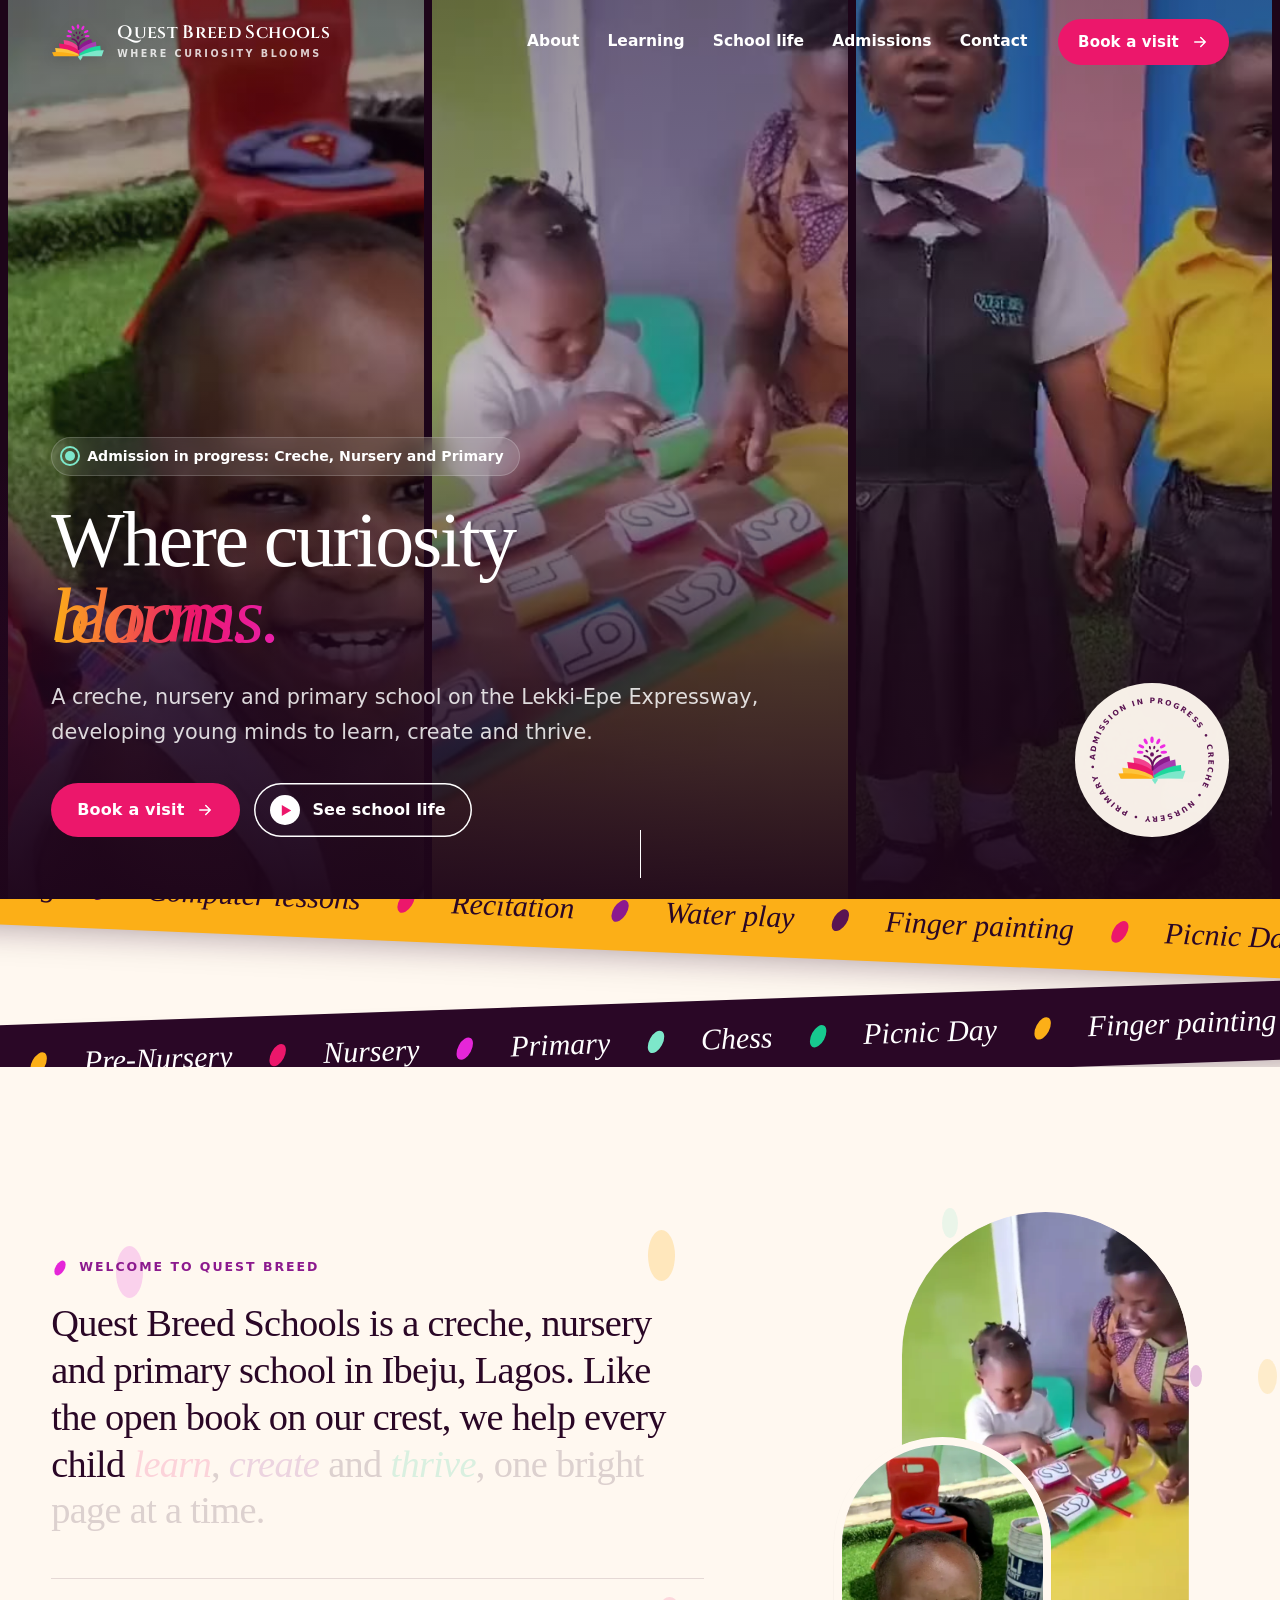
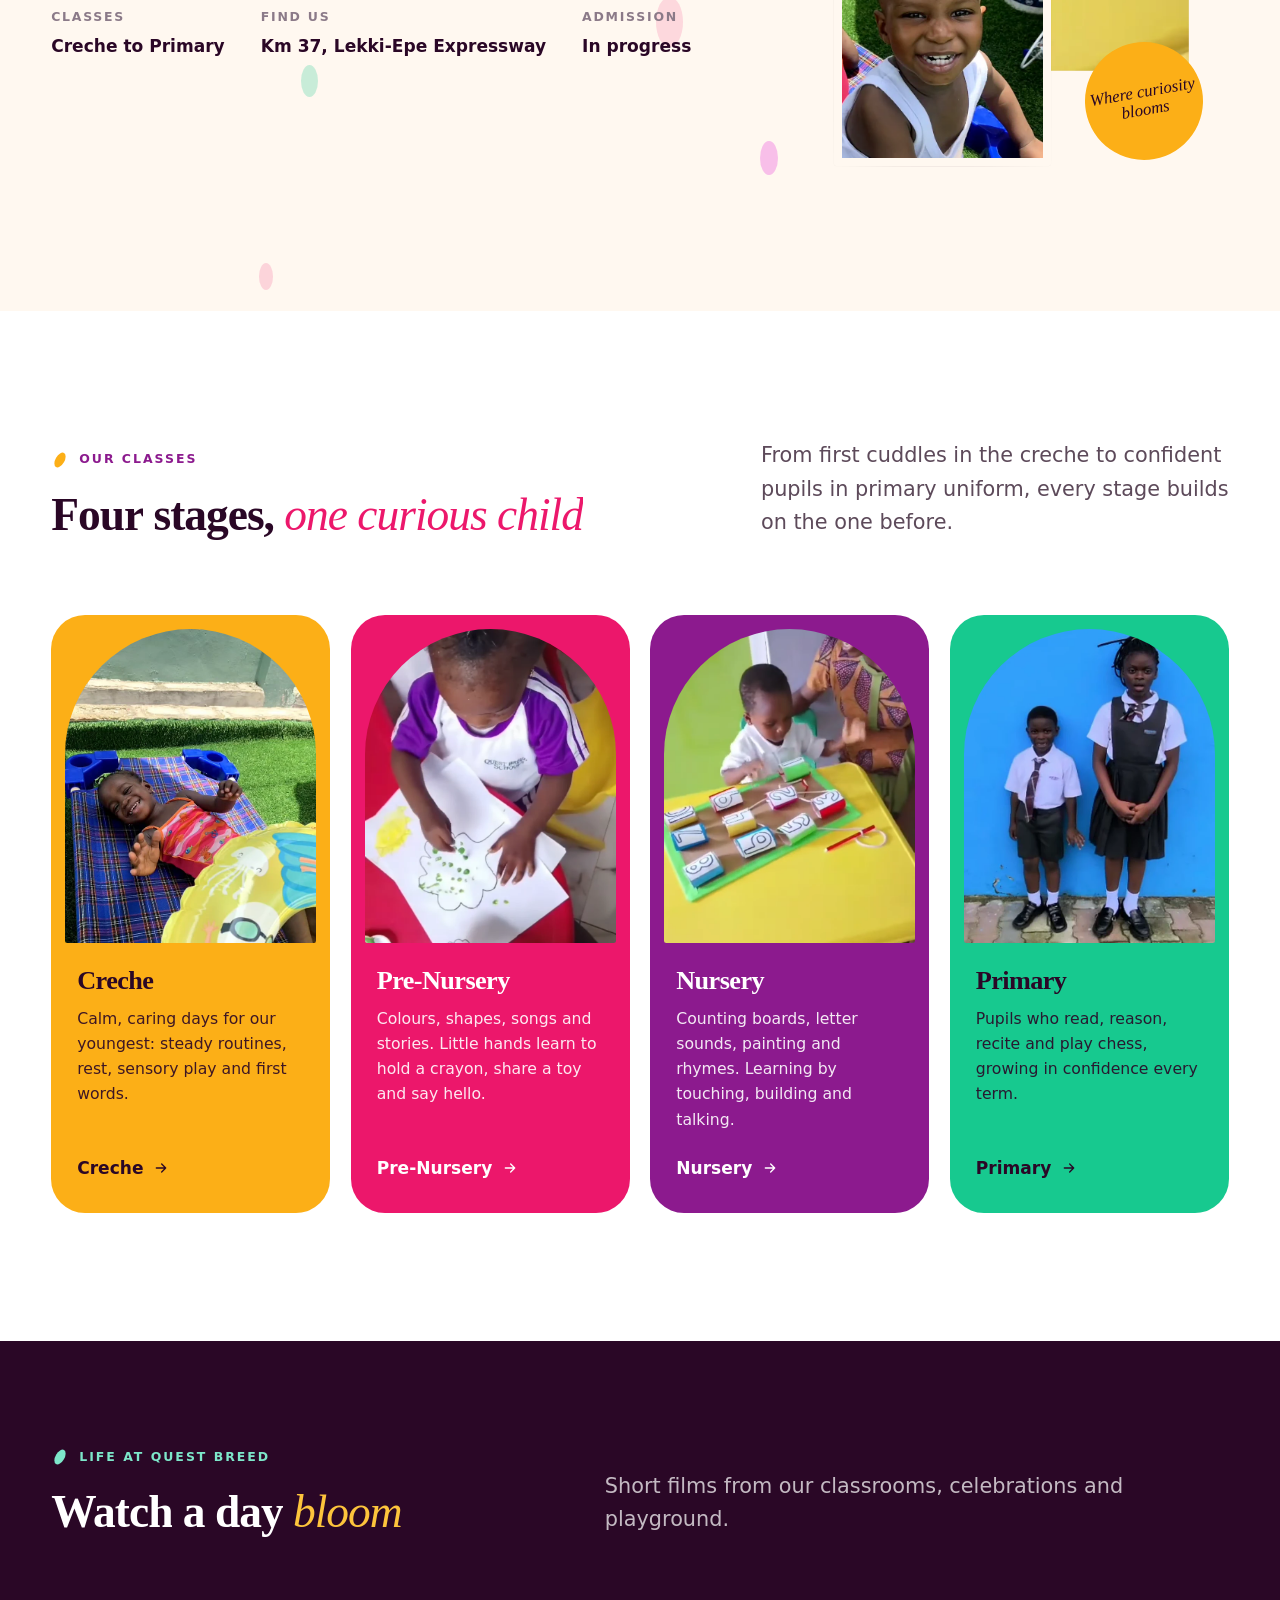
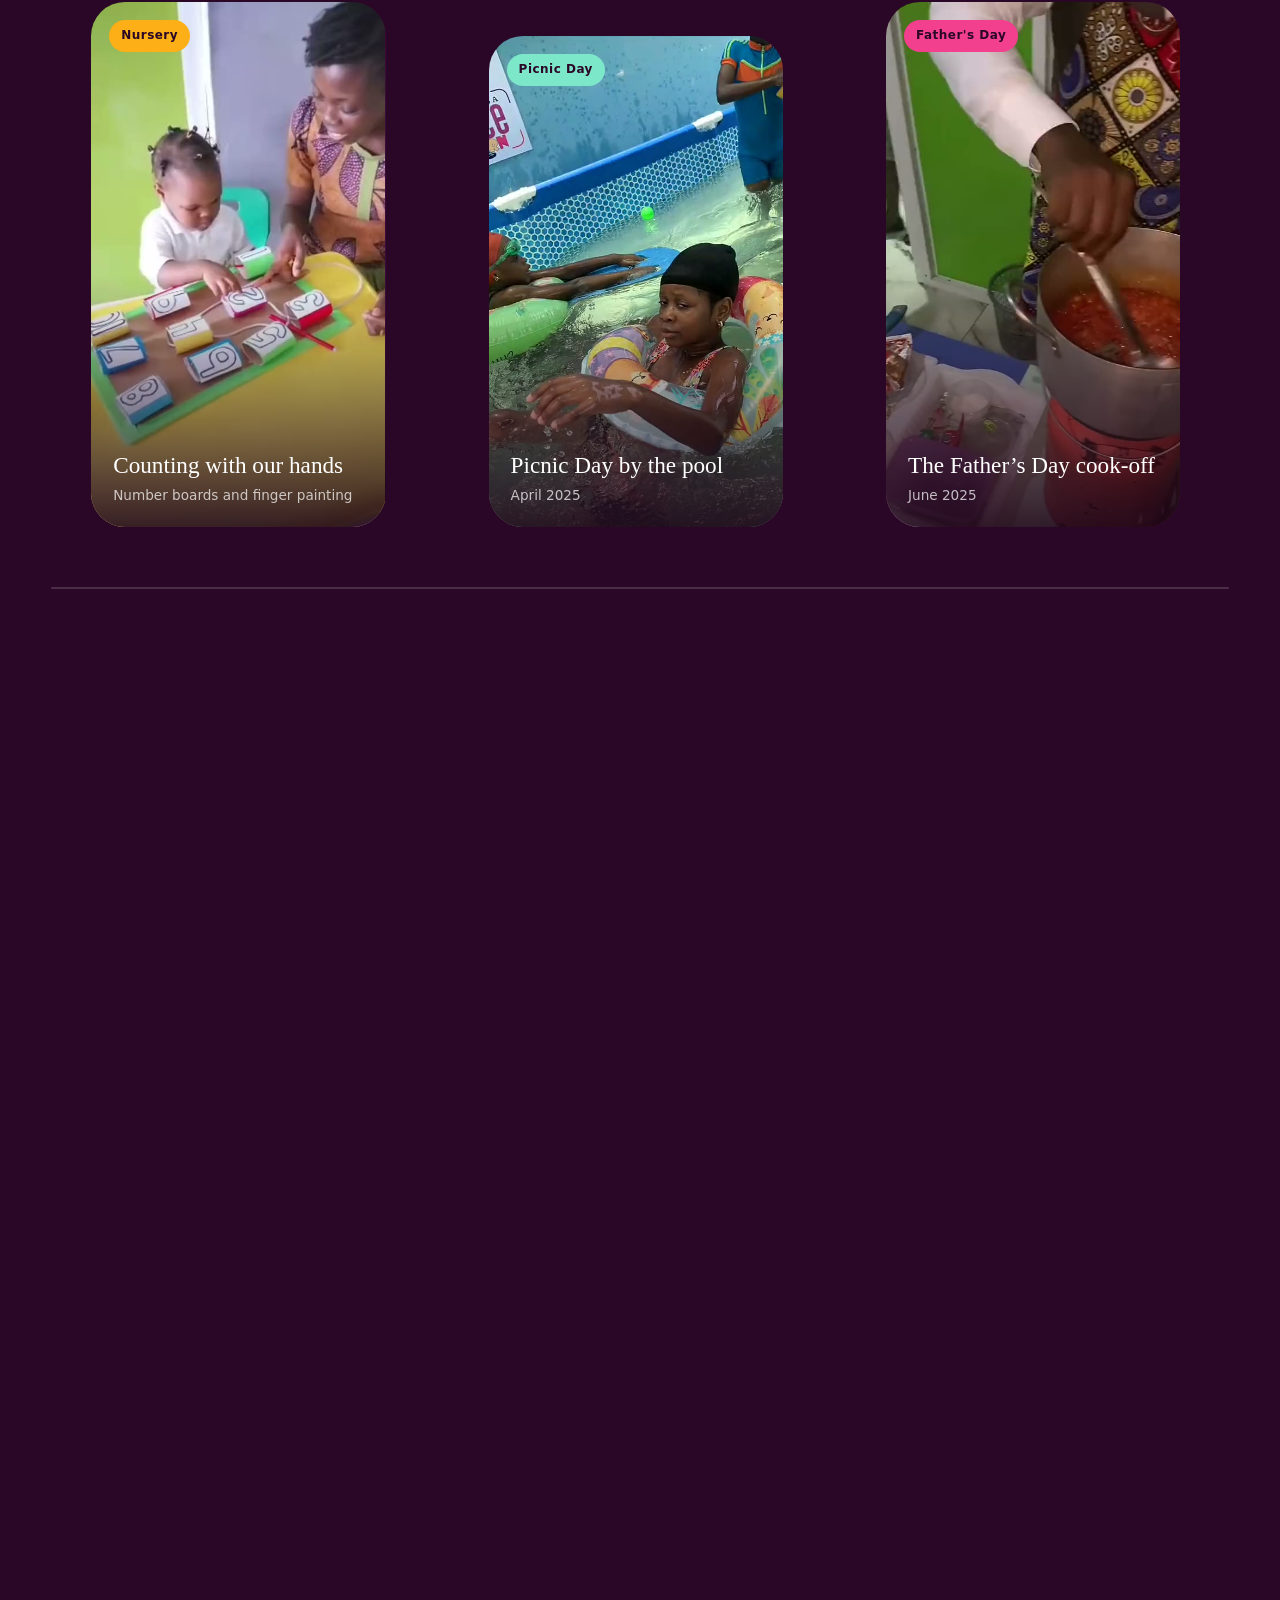
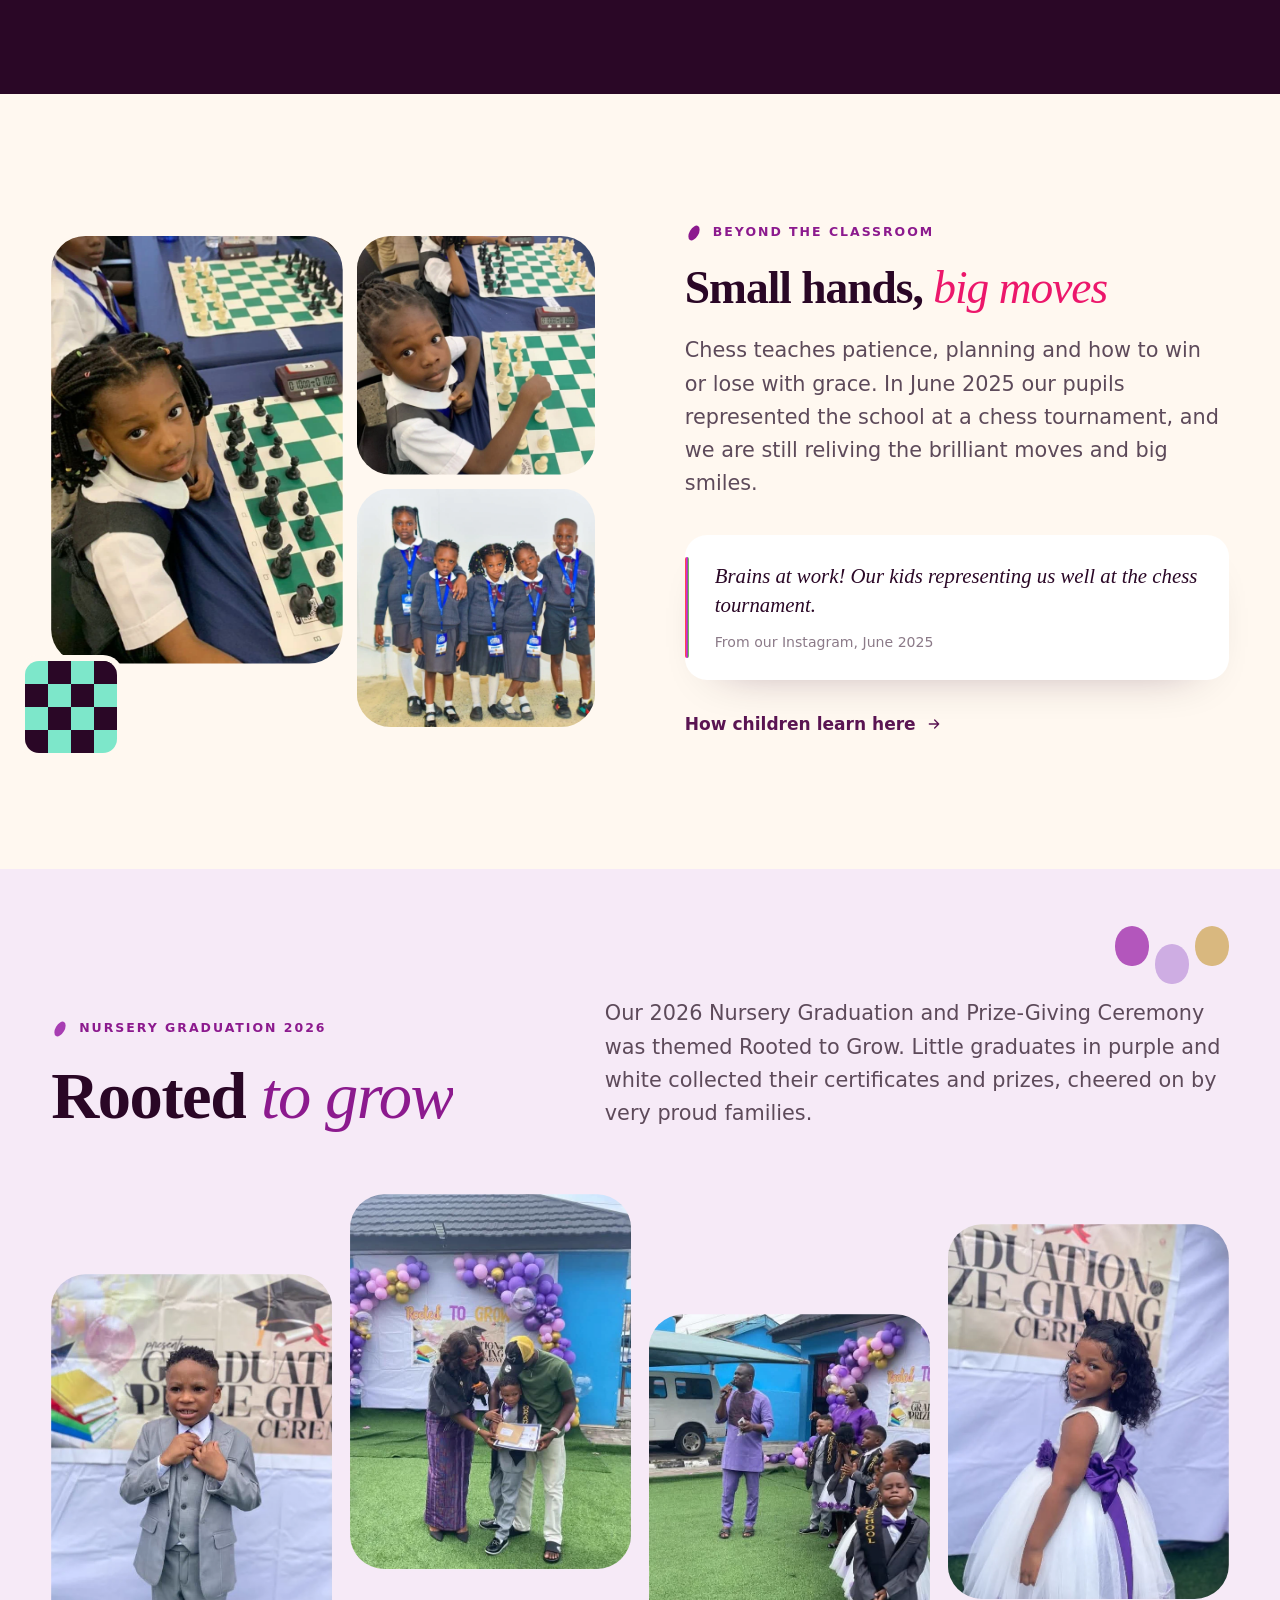
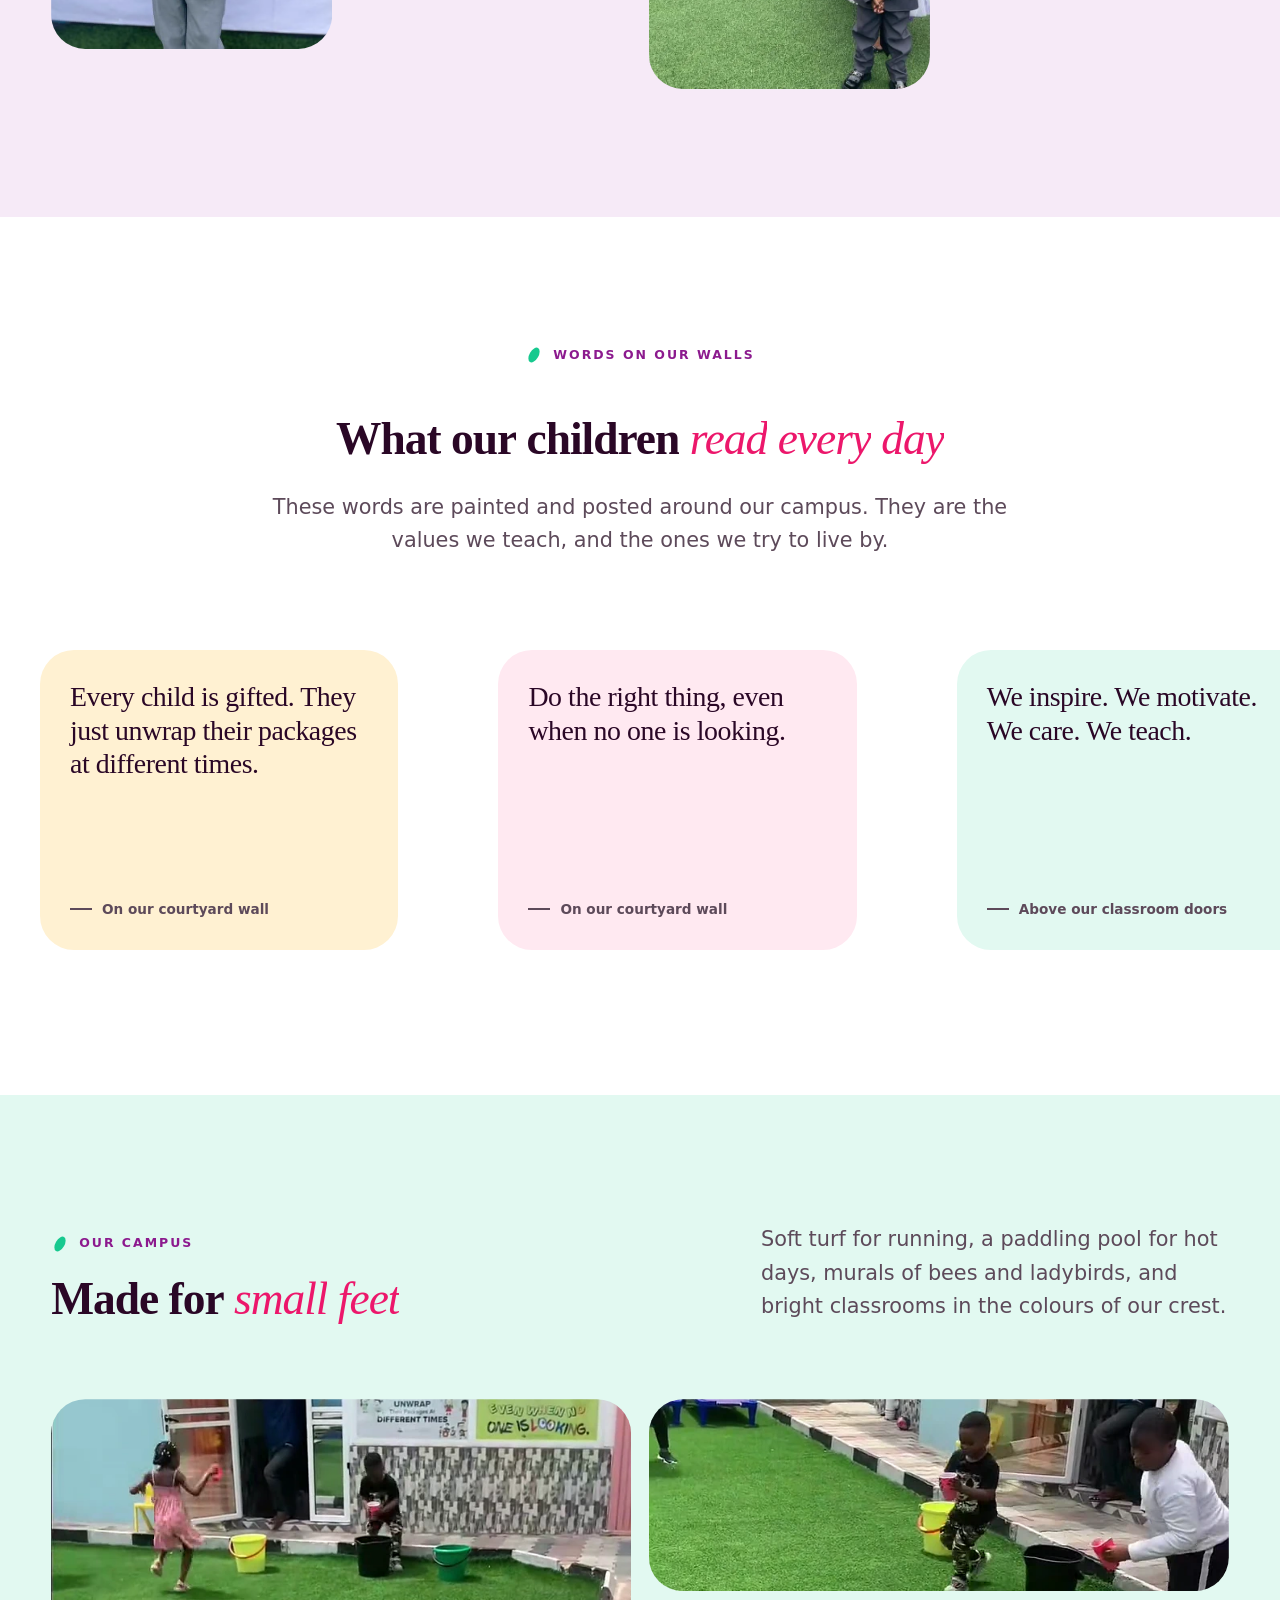
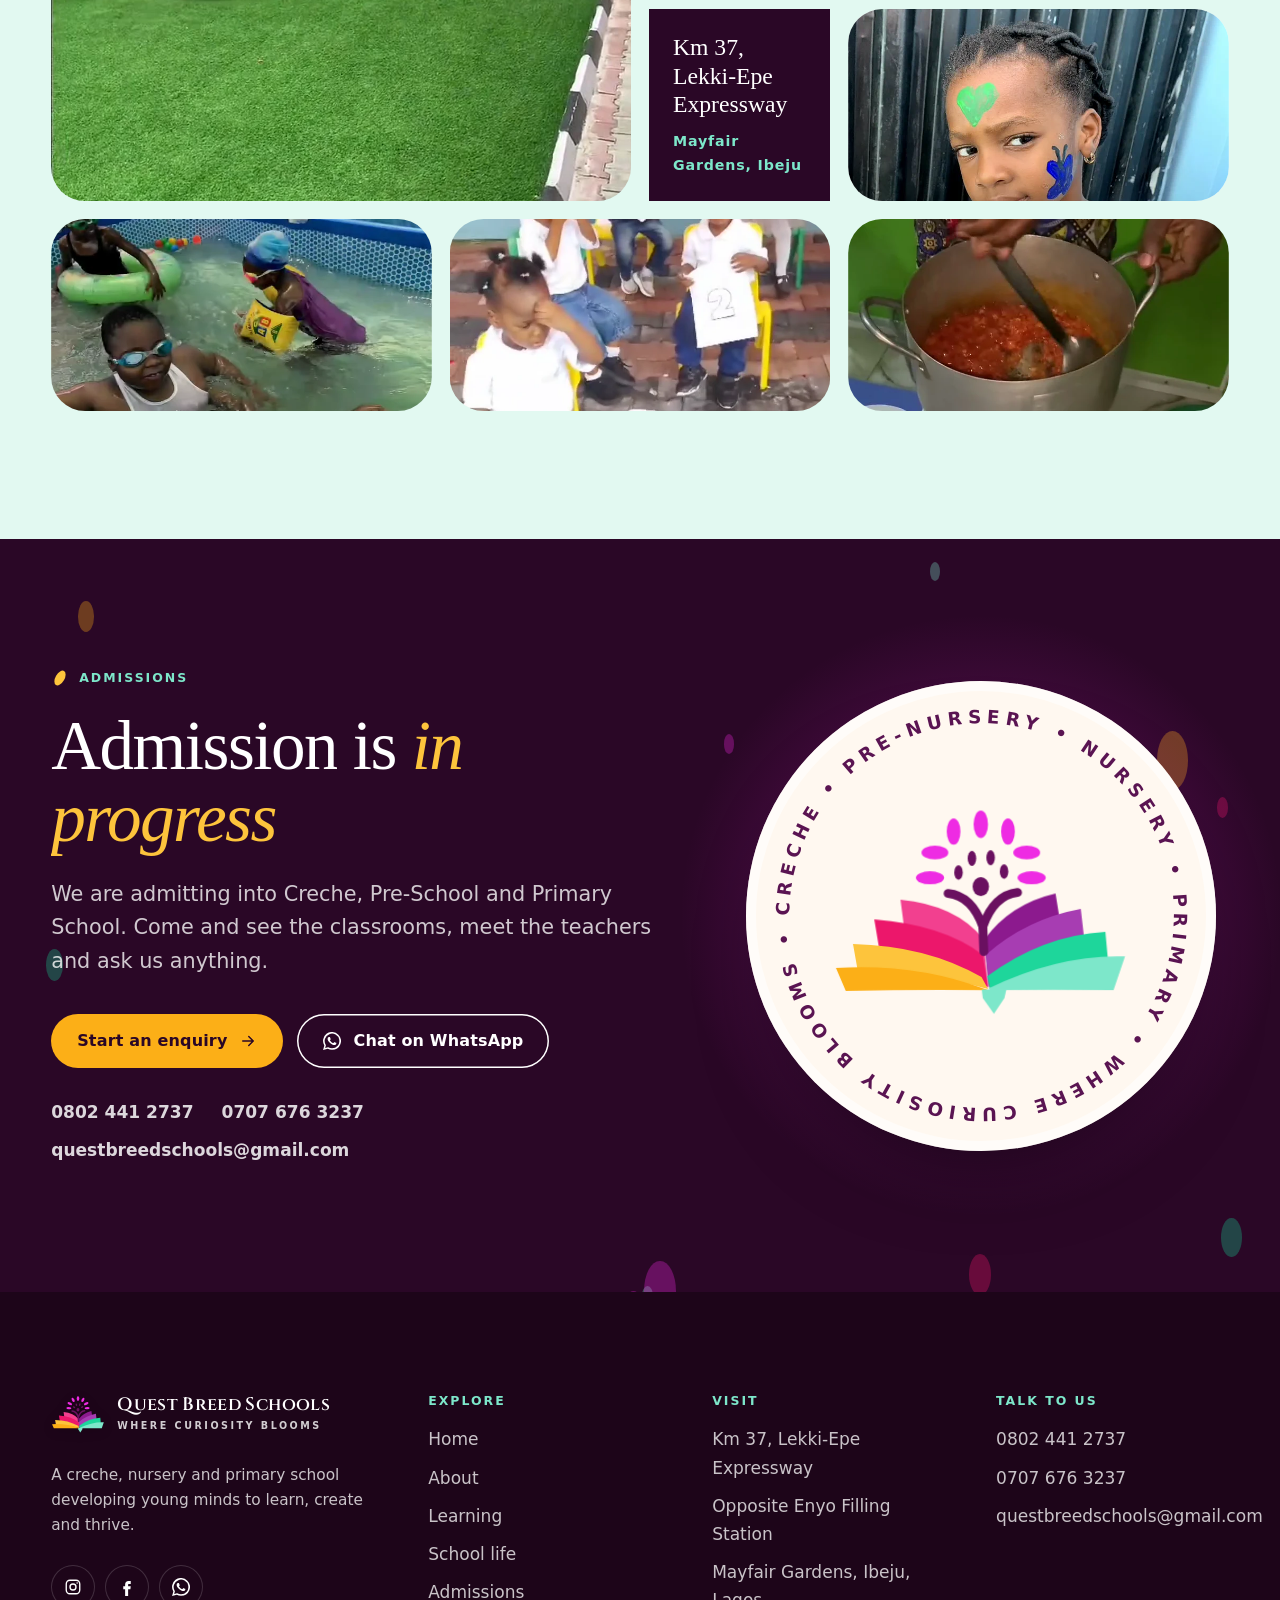
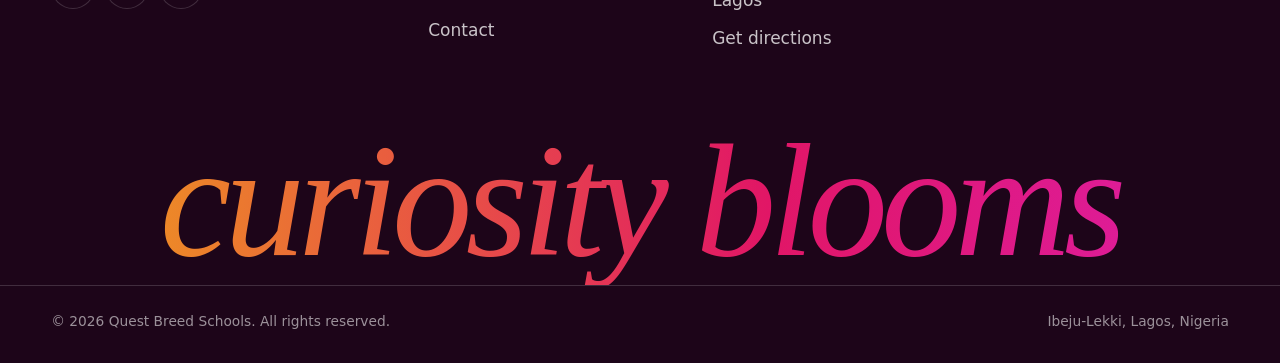
==== index.html @ b1382fad "Build Quest Breed Schools website Multi-page static site with video hero, crest redrawn as SVG, real" ====
<!doctype html>
<html lang="en-NG">
<head>
<meta charset="utf-8">
<meta name="viewport" content="width=device-width, initial-scale=1, viewport-fit=cover">
<title>Quest Breed Schools | Creche, Nursery and Primary School in Ibeju-Lekki</title>
<meta name="description" content="Quest Breed Schools is a creche, nursery and primary school at Km 37, Lekki-Epe Expressway, Ibeju-Lekki, Lagos. Where curiosity blooms. Admission is in progress.">
<meta name="theme-color" content="#2a0726">
<meta property="og:type" content="website">
<meta property="og:site_name" content="Quest Breed Schools">
<meta property="og:title" content="Quest Breed Schools | Creche, Nursery and Primary School in Ibeju-Lekki">
<meta property="og:description" content="Quest Breed Schools is a creche, nursery and primary school at Km 37, Lekki-Epe Expressway, Ibeju-Lekki, Lagos. Where curiosity blooms. Admission is in progress.">
<meta property="og:image" content="assets/images/og-image.jpg">
<meta name="twitter:card" content="summary_large_image">
<link rel="icon" href="favicon.svg" type="image/svg+xml">
<link rel="icon" href="favicon.png" type="image/png" sizes="64x64">
<link rel="apple-touch-icon" href="apple-touch-icon.png">
<link rel="manifest" href="site.webmanifest">
<link rel="preload" href="assets/fonts/fraunces.woff2" as="font" type="font/woff2" crossorigin>
<link rel="preload" href="assets/fonts/figtree.woff2" as="font" type="font/woff2" crossorigin>
<link rel="stylesheet" href="assets/css/style.css">
<script>document.documentElement.classList.add("js")</script>
<script type="application/ld+json">{"@context":"https://schema.org","@type":"School","name":"Quest Breed Schools","slogan":"Where curiosity blooms","description":"Creche, pre-nursery, nursery and primary school on the Lekki-Epe Expressway, Ibeju, Lagos.","email":"questbreedschools@gmail.com","telephone":["+2348024412737","+2347076763237"],"address":{"@type":"PostalAddress","streetAddress":"Km 37, Lekki-Epe Expressway, opposite Enyo Filling Station, Mayfair Gardens","addressLocality":"Ibeju-Lekki","addressRegion":"Lagos","addressCountry":"NG"},"sameAs":["https://www.instagram.com/questbreedschools/","https://www.facebook.com/p/Quest-Breed-Schools-61564180782372/"]}</script>
</head>
<body>
<a class="skip" href="#main">Skip to content</a>
<header class="site-header">
  <div class="container header-inner">
    <a class="brand" href="index.html" aria-label="Quest Breed Schools, home">
      <img class="brand-mark" src="assets/logo/mark.svg" alt="" width="54" height="38">
      <span class="brand-name"><b>Quest Breed Schools</b><small>Where curiosity blooms</small></span>
    </a>
    <nav class="nav" aria-label="Main">
      <ul class="nav-links">
        <li><a href="about.html">About</a></li>
        <li><a href="learning.html">Learning</a></li>
        <li><a href="school-life.html">School life</a></li>
        <li><a href="admissions.html">Admissions</a></li>
        <li><a href="contact.html">Contact</a></li>
      </ul>
      <a class="btn" href="admissions.html#enquire">Book a visit <svg class="arrow" viewBox="0 0 24 24" fill="none" stroke="currentColor" stroke-width="2" stroke-linecap="round" stroke-linejoin="round" aria-hidden="true"><path d="M5 12h14M13 6l6 6-6 6"/></svg></a>
      <button class="menu-toggle" type="button" aria-expanded="false" aria-controls="mobile-menu" aria-label="Open menu"><span></span><span></span><span></span></button>
    </nav>
  </div>
</header>
<div class="mobile-menu" id="mobile-menu" aria-hidden="true">
  <ul>
    <li><a href="index.html">Home</a></li>
    <li><a href="about.html">About</a></li>
    <li><a href="learning.html">Learning</a></li>
    <li><a href="school-life.html">School life</a></li>
    <li><a href="admissions.html">Admissions</a></li>
    <li><a href="contact.html">Contact</a></li>
  </ul>
  <div class="mobile-menu-foot">
    <a class="btn sun" href="admissions.html#enquire">Book a visit <svg class="arrow" viewBox="0 0 24 24" fill="none" stroke="currentColor" stroke-width="2" stroke-linecap="round" stroke-linejoin="round" aria-hidden="true"><path d="M5 12h14M13 6l6 6-6 6"/></svg></a>
    <p><a href="tel:+2348024412737">0802 441 2737</a> &nbsp;·&nbsp; <a href="tel:+2347076763237">0707 676 3237</a><br>Km 37, Lekki-Epe Expressway, Mayfair Gardens, Ibeju, Lagos</p>
  </div>
</div>

<main id="main">
<section class="hero" aria-label="Welcome to Quest Breed Schools">
  <div class="hero-wall" aria-hidden="true">
    <div class="hero-col"><video data-src="assets/video/hero-play.mp4" poster="assets/video/hero-play.jpg" muted loop playsinline preload="none" aria-label="Pupils playing on Picnic Day"></video></div>
    <div class="hero-col"><video data-src="assets/video/hero-learn.mp4" poster="assets/video/hero-learn.jpg" muted loop playsinline preload="none" aria-label="Nursery pupils learning with number boards and paint"></video></div>
    <div class="hero-col"><video data-src="assets/video/hero-belong.mp4" poster="assets/video/hero-belong.jpg" muted loop playsinline preload="none" aria-label="Pupils in Quest Breed uniform"></video></div>
    <div class="hero-col mobile-only"><video data-src="assets/video/hero-mobile.mp4" poster="assets/video/hero-mobile.jpg" muted loop playsinline preload="none" aria-label="Life at Quest Breed Schools"></video></div>
  </div>
  <div class="hero-shade"></div>
  <div class="container hero-content">
    <div class="hero-grid">
      <div>
        <p class="hero-status"><span class="pulse" aria-hidden="true"></span>Admission in progress: Creche, Nursery and Primary</p>
        <h1><span class="line"><span>Where curiosity</span></span><span class="line"><span><span class="rotator" aria-label="blooms"><span class="is-in" aria-hidden="true">blooms.</span><span aria-hidden="true">learns.</span><span aria-hidden="true">creates.</span><span aria-hidden="true">thrives.</span></span></span></span></h1>
        <p class="hero-text">A creche, nursery and primary school on the Lekki-Epe Expressway, developing young minds to learn, create and thrive.</p>
        <div class="hero-actions">
          <a class="btn" href="admissions.html#enquire">Book a visit <svg class="arrow" viewBox="0 0 24 24" fill="none" stroke="currentColor" stroke-width="2" stroke-linecap="round" stroke-linejoin="round" aria-hidden="true"><path d="M5 12h14M13 6l6 6-6 6"/></svg></a>
          <a class="btn ghost" href="school-life.html"><span class="play"><svg viewBox="0 0 12 14" aria-hidden="true"><path fill="currentColor" d="M0 0l12 7-12 7z"/></svg></span>See school life</a>
        </div>
      </div>
      <a class="badge" href="admissions.html" aria-label="Admission is in progress. Read about admissions">
        <svg class="ring" viewBox="0 0 200 200" aria-hidden="true"><defs><path id="ring-path" d="M100 100m-80 0a80 80 0 1 1 160 0a80 80 0 1 1-160 0"/></defs><text><textPath href="#ring-path" textLength="498" lengthAdjust="spacing">Admission in progress • Creche • Nursery • Primary •</textPath></text></svg>
        <img src="assets/logo/mark.svg" alt="" width="80" height="56">
      </a>
    </div>
  </div>
  <div class="scroll-cue" aria-hidden="true"></div>
</section>

<div class="ribbons" aria-hidden="true">
  <div class="ribbon"><div class="ribbon-track" aria-hidden="true"><span>Creche<svg viewBox="0 0 20 20" aria-hidden="true"><ellipse cx="10" cy="10" rx="5" ry="9" fill="#fcaf17" transform="rotate(30 10 10)"/></svg></span><span>Pre-Nursery<svg viewBox="0 0 20 20" aria-hidden="true"><ellipse cx="10" cy="10" rx="5" ry="9" fill="#ec176b" transform="rotate(30 10 10)"/></svg></span><span>Nursery<svg viewBox="0 0 20 20" aria-hidden="true"><ellipse cx="10" cy="10" rx="5" ry="9" fill="#e526d8" transform="rotate(30 10 10)"/></svg></span><span>Primary<svg viewBox="0 0 20 20" aria-hidden="true"><ellipse cx="10" cy="10" rx="5" ry="9" fill="#7de7ca" transform="rotate(30 10 10)"/></svg></span><span>Chess<svg viewBox="0 0 20 20" aria-hidden="true"><ellipse cx="10" cy="10" rx="5" ry="9" fill="#17c98f" transform="rotate(30 10 10)"/></svg></span><span>Picnic Day<svg viewBox="0 0 20 20" aria-hidden="true"><ellipse cx="10" cy="10" rx="5" ry="9" fill="#fcaf17" transform="rotate(30 10 10)"/></svg></span><span>Finger painting<svg viewBox="0 0 20 20" aria-hidden="true"><ellipse cx="10" cy="10" rx="5" ry="9" fill="#ec176b" transform="rotate(30 10 10)"/></svg></span><span>Water play<svg viewBox="0 0 20 20" aria-hidden="true"><ellipse cx="10" cy="10" rx="5" ry="9" fill="#e526d8" transform="rotate(30 10 10)"/></svg></span><span>Recitation<svg viewBox="0 0 20 20" aria-hidden="true"><ellipse cx="10" cy="10" rx="5" ry="9" fill="#7de7ca" transform="rotate(30 10 10)"/></svg></span><span>Computer lessons<svg viewBox="0 0 20 20" aria-hidden="true"><ellipse cx="10" cy="10" rx="5" ry="9" fill="#17c98f" transform="rotate(30 10 10)"/></svg></span><span>Prize-giving<svg viewBox="0 0 20 20" aria-hidden="true"><ellipse cx="10" cy="10" rx="5" ry="9" fill="#fcaf17" transform="rotate(30 10 10)"/></svg></span></div><div class="ribbon-track" aria-hidden="true"><span>Creche<svg viewBox="0 0 20 20" aria-hidden="true"><ellipse cx="10" cy="10" rx="5" ry="9" fill="#fcaf17" transform="rotate(30 10 10)"/></svg></span><span>Pre-Nursery<svg viewBox="0 0 20 20" aria-hidden="true"><ellipse cx="10" cy="10" rx="5" ry="9" fill="#ec176b" transform="rotate(30 10 10)"/></svg></span><span>Nursery<svg viewBox="0 0 20 20" aria-hidden="true"><ellipse cx="10" cy="10" rx="5" ry="9" fill="#e526d8" transform="rotate(30 10 10)"/></svg></span><span>Primary<svg viewBox="0 0 20 20" aria-hidden="true"><ellipse cx="10" cy="10" rx="5" ry="9" fill="#7de7ca" transform="rotate(30 10 10)"/></svg></span><span>Chess<svg viewBox="0 0 20 20" aria-hidden="true"><ellipse cx="10" cy="10" rx="5" ry="9" fill="#17c98f" transform="rotate(30 10 10)"/></svg></span><span>Picnic Day<svg viewBox="0 0 20 20" aria-hidden="true"><ellipse cx="10" cy="10" rx="5" ry="9" fill="#fcaf17" transform="rotate(30 10 10)"/></svg></span><span>Finger painting<svg viewBox="0 0 20 20" aria-hidden="true"><ellipse cx="10" cy="10" rx="5" ry="9" fill="#ec176b" transform="rotate(30 10 10)"/></svg></span><span>Water play<svg viewBox="0 0 20 20" aria-hidden="true"><ellipse cx="10" cy="10" rx="5" ry="9" fill="#e526d8" transform="rotate(30 10 10)"/></svg></span><span>Recitation<svg viewBox="0 0 20 20" aria-hidden="true"><ellipse cx="10" cy="10" rx="5" ry="9" fill="#7de7ca" transform="rotate(30 10 10)"/></svg></span><span>Computer lessons<svg viewBox="0 0 20 20" aria-hidden="true"><ellipse cx="10" cy="10" rx="5" ry="9" fill="#17c98f" transform="rotate(30 10 10)"/></svg></span><span>Prize-giving<svg viewBox="0 0 20 20" aria-hidden="true"><ellipse cx="10" cy="10" rx="5" ry="9" fill="#fcaf17" transform="rotate(30 10 10)"/></svg></span></div></div>
  <div class="ribbon alt"><div class="ribbon-track" aria-hidden="true"><span>Prize-giving<svg viewBox="0 0 20 20" aria-hidden="true"><ellipse cx="10" cy="10" rx="5" ry="9" fill="#5a1452" transform="rotate(30 10 10)"/></svg></span><span>Computer lessons<svg viewBox="0 0 20 20" aria-hidden="true"><ellipse cx="10" cy="10" rx="5" ry="9" fill="#ec176b" transform="rotate(30 10 10)"/></svg></span><span>Recitation<svg viewBox="0 0 20 20" aria-hidden="true"><ellipse cx="10" cy="10" rx="5" ry="9" fill="#8c1a8e" transform="rotate(30 10 10)"/></svg></span><span>Water play<svg viewBox="0 0 20 20" aria-hidden="true"><ellipse cx="10" cy="10" rx="5" ry="9" fill="#5a1452" transform="rotate(30 10 10)"/></svg></span><span>Finger painting<svg viewBox="0 0 20 20" aria-hidden="true"><ellipse cx="10" cy="10" rx="5" ry="9" fill="#ec176b" transform="rotate(30 10 10)"/></svg></span><span>Picnic Day<svg viewBox="0 0 20 20" aria-hidden="true"><ellipse cx="10" cy="10" rx="5" ry="9" fill="#8c1a8e" transform="rotate(30 10 10)"/></svg></span><span>Chess<svg viewBox="0 0 20 20" aria-hidden="true"><ellipse cx="10" cy="10" rx="5" ry="9" fill="#5a1452" transform="rotate(30 10 10)"/></svg></span><span>Primary<svg viewBox="0 0 20 20" aria-hidden="true"><ellipse cx="10" cy="10" rx="5" ry="9" fill="#ec176b" transform="rotate(30 10 10)"/></svg></span><span>Nursery<svg viewBox="0 0 20 20" aria-hidden="true"><ellipse cx="10" cy="10" rx="5" ry="9" fill="#8c1a8e" transform="rotate(30 10 10)"/></svg></span><span>Pre-Nursery<svg viewBox="0 0 20 20" aria-hidden="true"><ellipse cx="10" cy="10" rx="5" ry="9" fill="#5a1452" transform="rotate(30 10 10)"/></svg></span><span>Creche<svg viewBox="0 0 20 20" aria-hidden="true"><ellipse cx="10" cy="10" rx="5" ry="9" fill="#ec176b" transform="rotate(30 10 10)"/></svg></span></div><div class="ribbon-track" aria-hidden="true"><span>Prize-giving<svg viewBox="0 0 20 20" aria-hidden="true"><ellipse cx="10" cy="10" rx="5" ry="9" fill="#5a1452" transform="rotate(30 10 10)"/></svg></span><span>Computer lessons<svg viewBox="0 0 20 20" aria-hidden="true"><ellipse cx="10" cy="10" rx="5" ry="9" fill="#ec176b" transform="rotate(30 10 10)"/></svg></span><span>Recitation<svg viewBox="0 0 20 20" aria-hidden="true"><ellipse cx="10" cy="10" rx="5" ry="9" fill="#8c1a8e" transform="rotate(30 10 10)"/></svg></span><span>Water play<svg viewBox="0 0 20 20" aria-hidden="true"><ellipse cx="10" cy="10" rx="5" ry="9" fill="#5a1452" transform="rotate(30 10 10)"/></svg></span><span>Finger painting<svg viewBox="0 0 20 20" aria-hidden="true"><ellipse cx="10" cy="10" rx="5" ry="9" fill="#ec176b" transform="rotate(30 10 10)"/></svg></span><span>Picnic Day<svg viewBox="0 0 20 20" aria-hidden="true"><ellipse cx="10" cy="10" rx="5" ry="9" fill="#8c1a8e" transform="rotate(30 10 10)"/></svg></span><span>Chess<svg viewBox="0 0 20 20" aria-hidden="true"><ellipse cx="10" cy="10" rx="5" ry="9" fill="#5a1452" transform="rotate(30 10 10)"/></svg></span><span>Primary<svg viewBox="0 0 20 20" aria-hidden="true"><ellipse cx="10" cy="10" rx="5" ry="9" fill="#ec176b" transform="rotate(30 10 10)"/></svg></span><span>Nursery<svg viewBox="0 0 20 20" aria-hidden="true"><ellipse cx="10" cy="10" rx="5" ry="9" fill="#8c1a8e" transform="rotate(30 10 10)"/></svg></span><span>Pre-Nursery<svg viewBox="0 0 20 20" aria-hidden="true"><ellipse cx="10" cy="10" rx="5" ry="9" fill="#5a1452" transform="rotate(30 10 10)"/></svg></span><span>Creche<svg viewBox="0 0 20 20" aria-hidden="true"><ellipse cx="10" cy="10" rx="5" ry="9" fill="#ec176b" transform="rotate(30 10 10)"/></svg></span></div></div>
</div>

<section class="section intro" aria-labelledby="intro-title">
  <div class="petal-field" data-petals="9" aria-hidden="true"></div>
  <div class="container intro-grid">
    <div>
      <p class="kicker"><svg viewBox="0 0 20 20" aria-hidden="true"><ellipse cx="10" cy="10" rx="5" ry="9" fill="#e526d8" transform="rotate(30 10 10)"/></svg>Welcome to Quest Breed</p>
      <h2 class="sr-only" id="intro-title">About Quest Breed Schools</h2>
      <p class="statement">Quest Breed Schools is a creche, nursery and primary school in Ibeju, Lagos. Like the open book on our crest, we help every child <em>learn</em>, <em>create</em> and <em>thrive</em>, one bright page at a time.</p>
      <dl class="intro-meta reveal">
        <div><dt>Classes</dt><dd>Creche to Primary</dd></div>
        <div><dt>Find us</dt><dd>Km 37, Lekki-Epe Expressway</dd></div>
        <div><dt>Admission</dt><dd>In progress</dd></div>
      </dl>
      <p class="reveal" style="margin-top:30px"><a class="text-link" href="about.html">Get to know us <svg class="arrow" viewBox="0 0 24 24" fill="none" stroke="currentColor" stroke-width="2" stroke-linecap="round" stroke-linejoin="round" aria-hidden="true"><path d="M5 12h14M13 6l6 6-6 6"/></svg></a></p>
    </div>
    <div class="arches">
      <figure class="arch reveal-img"><img src="assets/images/count-girl.webp" alt="A nursery pupil counting on a number board with her teacher" loading="lazy" decoding="async"></figure>
      <figure class="arch reveal-img" style="--delay:.18s"><img src="assets/images/big-smile.webp" alt="A smiling pupil on Picnic Day" loading="lazy" decoding="async"></figure>
      <div class="sticker" aria-hidden="true">Where curiosity blooms</div>
    </div>
  </div>
</section>

<section class="section stages" aria-labelledby="stages-title">
  <div class="container">
    <div class="section-head">
      <div>
        <p class="kicker"><svg viewBox="0 0 20 20" aria-hidden="true"><ellipse cx="10" cy="10" rx="5" ry="9" fill="#fcaf17" transform="rotate(30 10 10)"/></svg>Our classes</p>
        <h2 class="h2 split-words" id="stages-title">Four stages, <em>one curious child</em></h2>
      </div>
      <p class="lead reveal">From first cuddles in the creche to confident pupils in primary uniform, every stage builds on the one before.</p>
    </div>
    <div class="stage-grid">
      <article class="stage reveal">
        <div class="stage-photo"><img src="assets/images/toddlers.webp" alt="A toddler resting on a play mat at school" loading="lazy" decoding="async"></div>
        <div class="stage-body"><h3>Creche</h3><p>Calm, caring days for our youngest: steady routines, rest, sensory play and first words.</p><a class="text-link" href="learning.html#creche">Creche <svg class="arrow" viewBox="0 0 24 24" fill="none" stroke="currentColor" stroke-width="2" stroke-linecap="round" stroke-linejoin="round" aria-hidden="true"><path d="M5 12h14M13 6l6 6-6 6"/></svg></a></div>
      </article>
      <article class="stage reveal" style="--delay:.08s">
        <div class="stage-photo"><img src="assets/images/paint-top.webp" alt="A pre-nursery pupil finger painting" loading="lazy" decoding="async"></div>
        <div class="stage-body"><h3>Pre-Nursery</h3><p>Colours, shapes, songs and stories. Little hands learn to hold a crayon, share a toy and say hello.</p><a class="text-link" href="learning.html#pre-nursery">Pre-Nursery <svg class="arrow" viewBox="0 0 24 24" fill="none" stroke="currentColor" stroke-width="2" stroke-linecap="round" stroke-linejoin="round" aria-hidden="true"><path d="M5 12h14M13 6l6 6-6 6"/></svg></a></div>
      </article>
      <article class="stage reveal" style="--delay:.16s">
        <div class="stage-photo"><img src="assets/images/count-boy.webp" alt="A nursery pupil matching numbers on a counting board" loading="lazy" decoding="async"></div>
        <div class="stage-body"><h3>Nursery</h3><p>Counting boards, letter sounds, painting and rhymes. Learning by touching, building and talking.</p><a class="text-link" href="learning.html#nursery">Nursery <svg class="arrow" viewBox="0 0 24 24" fill="none" stroke="currentColor" stroke-width="2" stroke-linecap="round" stroke-linejoin="round" aria-hidden="true"><path d="M5 12h14M13 6l6 6-6 6"/></svg></a></div>
      </article>
      <article class="stage reveal" style="--delay:.24s">
        <div class="stage-photo"><img src="assets/images/bluewall-pair.webp" alt="Two primary pupils in Quest Breed uniform" loading="lazy" decoding="async"></div>
        <div class="stage-body"><h3>Primary</h3><p>Pupils who read, reason, recite and play chess, growing in confidence every term.</p><a class="text-link" href="learning.html#primary">Primary <svg class="arrow" viewBox="0 0 24 24" fill="none" stroke="currentColor" stroke-width="2" stroke-linecap="round" stroke-linejoin="round" aria-hidden="true"><path d="M5 12h14M13 6l6 6-6 6"/></svg></a></div>
      </article>
    </div>
  </div>
</section>

<section class="films" aria-labelledby="films-title">
  <div class="films-pin">
    <div class="films-sticky">
      <div class="container films-head">
        <div>
          <p class="kicker on-dark"><svg viewBox="0 0 20 20" aria-hidden="true"><ellipse cx="10" cy="10" rx="5" ry="9" fill="#7de7ca" transform="rotate(30 10 10)"/></svg>Life at Quest Breed</p>
          <h2 class="h2 on-dark split-words" id="films-title">Watch a day <em>bloom</em></h2>
        </div>
        <p class="lead reveal">Short films from our classrooms, celebrations and playground.</p>
      </div>
      <div class="films-track">
      <figure class="film">
        <video data-src="assets/video/film-learning.mp4" poster="assets/video/film-learning.jpg" muted loop playsinline preload="none" aria-label="Counting with our hands"></video>
        <span class="tag" style="--c:#fcaf17">Nursery</span>
        <figcaption><b>Counting with our hands</b><span>Number boards and finger painting</span></figcaption>
      </figure>
      <figure class="film">
        <video data-src="assets/video/film-picnic.mp4" poster="assets/video/film-picnic.jpg" muted loop playsinline preload="none" aria-label="Picnic Day by the pool"></video>
        <span class="tag" style="--c:#7de7ca">Picnic Day</span>
        <figcaption><b>Picnic Day by the pool</b><span>April 2025</span></figcaption>
      </figure>
      <figure class="film">
        <video data-src="assets/video/film-fathers.mp4" poster="assets/video/film-fathers.jpg" muted loop playsinline preload="none" aria-label="The Father’s Day cook-off"></video>
        <span class="tag" style="--c:#f2408f">Father's Day</span>
        <figcaption><b>The Father’s Day cook-off</b><span>June 2025</span></figcaption>
      </figure>
      <figure class="film">
        <video data-src="assets/video/film-uniform.mp4" poster="assets/video/film-uniform.jpg" muted loop playsinline preload="none" aria-label="Poems for our dads"></video>
        <span class="tag" style="--c:#fdc43c">Father's Day</span>
        <figcaption><b>Poems for our dads</b><span>June 2026</span></figcaption>
      </figure>
      <figure class="film">
        <video data-src="assets/video/film-boychild.mp4" poster="assets/video/film-boychild.jpg" muted loop playsinline preload="none" aria-label="I am worthy, I am kind"></video>
        <span class="tag" style="--c:#a73db2">Boy Child Day</span>
        <figcaption><b>I am worthy, I am kind</b><span>International Day of the Boy Child, May 2025</span></figcaption>
      </figure>
        <div class="film-end">
          <p>There is a lot more where these came from.</p>
          <a class="btn sun" href="school-life.html">All of school life <svg class="arrow" viewBox="0 0 24 24" fill="none" stroke="currentColor" stroke-width="2" stroke-linecap="round" stroke-linejoin="round" aria-hidden="true"><path d="M5 12h14M13 6l6 6-6 6"/></svg></a>
          <a class="text-link" style="color:#fff" href="https://www.instagram.com/questbreedschools/" target="_blank" rel="noopener">Follow us on Instagram <svg class="arrow" viewBox="0 0 24 24" fill="none" stroke="currentColor" stroke-width="2" stroke-linecap="round" stroke-linejoin="round" aria-hidden="true"><path d="M5 12h14M13 6l6 6-6 6"/></svg></a>
        </div>
      </div>
      <div class="container"><div class="films-progress" aria-hidden="true"><span></span></div></div>
    </div>
  </div>
</section>

<section class="section feature" aria-labelledby="chess-title">
  <div class="container feature-grid">
    <div class="mosaic">
      <figure class="reveal-img"><img src="assets/images/chess-girl.webp" alt="A Quest Breed pupil at a chess tournament board" loading="lazy" decoding="async"></figure>
      <figure class="reveal-img" style="--delay:.12s"><img src="assets/images/chess-move.webp" alt="A pupil making a chess move" loading="lazy" decoding="async"></figure>
      <figure class="reveal-img" style="--delay:.22s"><img src="assets/images/chess-team.webp" alt="Quest Breed pupils at the chess tournament with their badges" loading="lazy" decoding="async"></figure>
      <span class="chessboard" aria-hidden="true"></span>
    </div>
    <div class="feature-copy">
      <p class="kicker"><svg viewBox="0 0 20 20" aria-hidden="true"><ellipse cx="10" cy="10" rx="5" ry="9" fill="#8c1a8e" transform="rotate(30 10 10)"/></svg>Beyond the classroom</p>
      <h2 class="h2 split-words" id="chess-title">Small hands, <em>big moves</em></h2>
      <p class="lead reveal">Chess teaches patience, planning and how to win or lose with grace. In June 2025 our pupils represented the school at a chess tournament, and we are still reliving the brilliant moves and big smiles.</p>
      <blockquote class="quote reveal" style="--delay:.1s">
        <p>Brains at work! Our kids representing us well at the chess tournament.</p>
        <cite>From our Instagram, June 2025</cite>
      </blockquote>
      <p class="reveal" style="margin-top:30px"><a class="text-link" href="learning.html">How children learn here <svg class="arrow" viewBox="0 0 24 24" fill="none" stroke="currentColor" stroke-width="2" stroke-linecap="round" stroke-linejoin="round" aria-hidden="true"><path d="M5 12h14M13 6l6 6-6 6"/></svg></a></p>
    </div>
  </div>
</section>

<section class="section grad" aria-labelledby="grad-title">
  <div class="balloons" aria-hidden="true"><i></i><i></i><i></i></div>
  <div class="container">
    <div class="grad-title">
      <div>
        <p class="kicker"><svg viewBox="0 0 20 20" aria-hidden="true"><ellipse cx="10" cy="10" rx="5" ry="9" fill="#a73db2" transform="rotate(30 10 10)"/></svg>Nursery Graduation 2026</p>
        <h2 class="h2 split-words" id="grad-title">Rooted <em>to grow</em></h2>
      </div>
      <p class="lead reveal">Our 2026 Nursery Graduation and Prize-Giving Ceremony was themed Rooted to Grow. Little graduates in purple and white collected their certificates and prizes, cheered on by very proud families.</p>
    </div>
    <div class="grad-grid">
      <figure class="reveal-img"><img src="assets/images/grad-boy-suit.webp" alt="A nursery graduate in a grey suit" loading="lazy" decoding="async"></figure>
      <figure class="reveal-img" style="--delay:.1s"><img src="assets/images/grad-girl-gown.webp" alt="A nursery graduate in a white gown" loading="lazy" decoding="async"></figure>
      <figure class="reveal-img" style="--delay:.2s"><img src="assets/images/grad-certificate.webp" alt="A graduate receiving a certificate with family" loading="lazy" decoding="async"></figure>
      <figure class="reveal-img" style="--delay:.3s"><img src="assets/images/grad-girl-twirl.webp" alt="A graduate in a white and purple dress" loading="lazy" decoding="async"></figure>
    </div>
  </div>
</section>

<section class="section walls" aria-labelledby="walls-title">
  <div class="container">
    <div class="section-head center">
      <p class="kicker"><svg viewBox="0 0 20 20" aria-hidden="true"><ellipse cx="10" cy="10" rx="5" ry="9" fill="#17c98f" transform="rotate(30 10 10)"/></svg>Words on our walls</p>
      <h2 class="h2 split-words" id="walls-title">What our children <em>read every day</em></h2>
      <p class="lead reveal">These words are painted and posted around our campus. They are the values we teach, and the ones we try to live by.</p>
    </div>
  </div>
  <div class="walls-rail">
    <div class="walls-track">
      <figure class="wall-card"><p>Every child is gifted. They just unwrap their packages at different times.</p><span>On our courtyard wall</span></figure>
      <figure class="wall-card"><p>Do the right thing, even when no one is looking.</p><span>On our courtyard wall</span></figure>
      <figure class="wall-card"><p>We inspire. We motivate. We care. We teach.</p><span>Above our classroom doors</span></figure>
      <figure class="wall-card"><p>Every day is a chance to learn.</p><span>On the blue wall</span></figure>
      <figure class="wall-card"><p>With hard work and dedication, anything is possible.</p><span>On the blue wall</span></figure>
    </div>
    <div class="walls-track" aria-hidden="true">
      <figure class="wall-card"><p>Every child is gifted. They just unwrap their packages at different times.</p><span>On our courtyard wall</span></figure>
      <figure class="wall-card"><p>Do the right thing, even when no one is looking.</p><span>On our courtyard wall</span></figure>
      <figure class="wall-card"><p>We inspire. We motivate. We care. We teach.</p><span>Above our classroom doors</span></figure>
      <figure class="wall-card"><p>Every day is a chance to learn.</p><span>On the blue wall</span></figure>
      <figure class="wall-card"><p>With hard work and dedication, anything is possible.</p><span>On the blue wall</span></figure>
    </div>
  </div>
</section>

<section class="section campus" aria-labelledby="campus-title">
  <div class="container">
    <div class="section-head">
      <div>
        <p class="kicker"><svg viewBox="0 0 20 20" aria-hidden="true"><ellipse cx="10" cy="10" rx="5" ry="9" fill="#17c98f" transform="rotate(30 10 10)"/></svg>Our campus</p>
        <h2 class="h2 split-words" id="campus-title">Made for <em>small feet</em></h2>
      </div>
      <p class="lead reveal">Soft turf for running, a paddling pool for hot days, murals of bees and ladybirds, and bright classrooms in the colours of our crest.</p>
    </div>
    <div class="bento">
      <figure class="b1 reveal-img"><img src="assets/images/campus-front.webp" alt="The front courtyard of Quest Breed Schools" loading="lazy" decoding="async"><figcaption>The front courtyard</figcaption></figure>
      <figure class="b2 reveal-img" style="--delay:.08s"><img src="assets/images/turf-run.webp" alt="Children running across the turf" loading="lazy" decoding="async"><figcaption>Room to run</figcaption></figure>
      <div class="b4 note reveal" style="--delay:.12s"><b>Km 37, Lekki-Epe Expressway</b><small>Mayfair Gardens, Ibeju</small></div>
      <figure class="b5 reveal-img" style="--delay:.16s"><img src="assets/images/face-blue.webp" alt="A pupil with a painted heart on his cheek" loading="lazy" decoding="async"><figcaption>Face painting</figcaption></figure>
      <figure class="b3 reveal-img"><img src="assets/images/pool-duck.webp" alt="Children playing in the paddling pool" loading="lazy" decoding="async"><figcaption>Water play on Picnic Day</figcaption></figure>
      <figure class="b6 reveal-img" style="--delay:.08s"><img src="assets/images/class-numbers.webp" alt="Nursery pupils holding up their number work" loading="lazy" decoding="async"><figcaption>Number work in the courtyard</figcaption></figure>
      <figure class="b7 reveal-img" style="--delay:.16s"><img src="assets/images/dad-cook.webp" alt="A father cooking at the Father’s Day cook-off" loading="lazy" decoding="async"><figcaption>Families join in</figcaption></figure>
    </div>
  </div>
</section>

<section class="section call" aria-labelledby="call-title">
  <div class="petal-field" data-petals="16" aria-hidden="true"></div>
  <div class="container call-grid">
    <div>
      <p class="kicker on-dark"><svg viewBox="0 0 20 20" aria-hidden="true"><ellipse cx="10" cy="10" rx="5" ry="9" fill="#fdc43c" transform="rotate(30 10 10)"/></svg>Admissions</p>
      <h2 class="split-words" id="call-title">Admission is <em>in progress</em></h2>
      <p class="lead reveal">We are admitting into Creche, Pre-School and Primary School. Come and see the classrooms, meet the teachers and ask us anything.</p>
      <div class="call-actions reveal" style="--delay:.1s">
        <a class="btn sun" href="admissions.html#enquire">Start an enquiry <svg class="arrow" viewBox="0 0 24 24" fill="none" stroke="currentColor" stroke-width="2" stroke-linecap="round" stroke-linejoin="round" aria-hidden="true"><path d="M5 12h14M13 6l6 6-6 6"/></svg></a>
        <a class="btn ghost" href="https://wa.me/2348024412737" target="_blank" rel="noopener"><svg width="18" height="18" viewBox="0 0 24 24" fill="currentColor" aria-hidden="true"><path d="M17.5 14.4c-.3-.1-1.7-.8-2-.9-.3-.1-.5-.1-.7.1-.2.3-.8.9-.9 1.1-.2.2-.3.2-.6.1-.3-.1-1.2-.5-2.3-1.4-.9-.8-1.4-1.7-1.6-2-.2-.3 0-.5.1-.6l.4-.5c.2-.2.2-.3.3-.5.1-.2 0-.4 0-.5l-.9-2.2c-.2-.6-.5-.5-.7-.5h-.6c-.2 0-.5.1-.8.4-.3.3-1 1-1 2.4s1 2.8 1.2 3c.1.2 2 3.1 4.9 4.3.7.3 1.2.5 1.6.6.7.2 1.3.2 1.8.1.6-.1 1.7-.7 1.9-1.4.2-.7.2-1.2.2-1.4-.1-.1-.3-.2-.6-.3zM12 21.8a9.8 9.8 0 0 1-5-1.4l-.4-.2-3.7 1 1-3.6-.2-.4A9.8 9.8 0 1 1 12 21.8zm8.4-18.2A11.8 11.8 0 0 0 1.8 17.9L.1 24l6.3-1.6a11.8 11.8 0 0 0 5.6 1.4 11.8 11.8 0 0 0 8.4-20.2z"/></svg> Chat on WhatsApp</a>
      </div>
      <div class="call-phones reveal" style="--delay:.2s">
        <a href="tel:+2348024412737">0802 441 2737</a>
        <a href="tel:+2347076763237">0707 676 3237</a>
        <a href="mailto:questbreedschools@gmail.com">questbreedschools@gmail.com</a>
      </div>
    </div>
    <div class="bloom plate" aria-hidden="true"><svg class="orbit" viewBox="0 0 200 200"><defs><path id="orbit-path" d="M100 100m-88 0a88 88 0 1 1 176 0a88 88 0 1 1-176 0"/></defs><text><textPath href="#orbit-path" textLength="546" lengthAdjust="spacing">Creche • Pre-Nursery • Nursery • Primary • Where curiosity blooms •</textPath></text></svg><svg viewBox="40 20 920 650" aria-hidden="true" focusable="false">
  <g class="pages">
    <path fill="#F2408F" d="M255 312Q425 328 508 432L522 578Q400 450 268 412Z"/>
    <path fill="#EC176B" d="M175 372Q385 388 506 480L522 580Q380 492 190 462Z"/>
    <path fill="#FDC43C" d="M110 447Q335 452 502 548L522 584Q320 532 125 532Z"/>
    <path fill="#FCAF17" d="M58 520Q300 505 506 582L524 588Q300 586 88 590Z"/>
    <path fill="#8C1A8E" d="M728 293Q590 325 512 432L524 578Q630 440 742 380Z"/>
    <path fill="#A73DB2" d="M805 340Q640 370 515 480L526 580Q650 490 815 427Z"/>
    <path fill="#1ED69B" d="M880 410Q690 420 520 545L528 584Q700 527 888 497Z"/>
    <path fill="#7DE7CA" d="M940 485Q740 478 524 582L528 588Q720 586 905 588Z"/>
    <path fill="#7DE7CA" d="M503 586H578L572 612L540 660L506 612Z"/>
  </g>
  <g class="figure" fill="none" stroke="#6A1060" stroke-width="27" stroke-linecap="round">
    <path d="M400 293Q472 300 506 394"/>
    <path d="M612 290Q540 298 506 394"/>
    <path d="M506 392L509 470"/>
  </g>
  <g class="buds" fill="#6A1060">
    <ellipse cx="500" cy="272" rx="25" ry="29"/>
    <ellipse cx="473" cy="186" rx="13" ry="23" transform="rotate(-15 473 186)"/>
    <ellipse cx="530" cy="184" rx="13" ry="23" transform="rotate(15 530 184)"/>
    <ellipse cx="432" cy="229" rx="13" ry="22" transform="rotate(-58 432 229)"/>
    <ellipse cx="571" cy="226" rx="13" ry="22" transform="rotate(58 571 226)"/>
  </g>
  <g class="petals" fill="#EE2BE3">
    <ellipse cx="500" cy="82" rx="22" ry="42"/>
    <ellipse cx="417" cy="104" rx="21" ry="40" transform="rotate(-28 417 104)"/>
    <ellipse cx="583" cy="104" rx="21" ry="40" transform="rotate(28 583 104)"/>
    <ellipse cx="360" cy="168" rx="41" ry="21" transform="rotate(24 360 168)"/>
    <ellipse cx="640" cy="168" rx="41" ry="21" transform="rotate(-24 640 168)"/>
    <ellipse cx="345" cy="245" rx="43" ry="20" transform="rotate(4 345 245)"/>
    <ellipse cx="655" cy="245" rx="43" ry="20" transform="rotate(-4 655 245)"/>
  </g>
</svg>
</div>
  </div>
</section>
</main>
<footer class="site-footer">
  <div class="container">
    <div class="footer-top">
      <div class="footer-brand">
        <a class="brand" href="index.html" aria-label="Quest Breed Schools, home">
      <img class="brand-mark" src="assets/logo/mark.svg" alt="" width="54" height="38">
      <span class="brand-name"><b>Quest Breed Schools</b><small>Where curiosity blooms</small></span>
    </a>
        <p>A creche, nursery and primary school developing young minds to learn, create and thrive.</p>
        <div class="socials">
          <a href="https://www.instagram.com/questbreedschools/" target="_blank" rel="noopener" aria-label="Quest Breed Schools on Instagram"><svg viewBox="0 0 24 24" fill="none" stroke="currentColor" stroke-width="1.8" aria-hidden="true"><rect x="3" y="3" width="18" height="18" rx="5"/><circle cx="12" cy="12" r="4"/><circle cx="17.5" cy="6.5" r="1" fill="currentColor" stroke="none"/></svg></a>
          <a href="https://www.facebook.com/p/Quest-Breed-Schools-61564180782372/" target="_blank" rel="noopener" aria-label="Quest Breed Schools on Facebook"><svg viewBox="0 0 24 24" fill="currentColor" aria-hidden="true"><path d="M14 8h3V4h-3c-2.8 0-4.5 1.8-4.5 4.6V11H7v4h2.5v9h4v-9h3l.5-4h-3.5V8.8c0-.5.3-.8.5-.8z"/></svg></a>
          <a href="https://wa.me/2348024412737" target="_blank" rel="noopener" aria-label="Chat with Quest Breed Schools on WhatsApp"><svg viewBox="0 0 24 24" fill="currentColor" aria-hidden="true"><path d="M17.5 14.4c-.3-.1-1.7-.8-2-.9-.3-.1-.5-.1-.7.1-.2.3-.8.9-.9 1.1-.2.2-.3.2-.6.1-.3-.1-1.2-.5-2.3-1.4-.9-.8-1.4-1.7-1.6-2-.2-.3 0-.5.1-.6l.4-.5c.2-.2.2-.3.3-.5.1-.2 0-.4 0-.5l-.9-2.2c-.2-.6-.5-.5-.7-.5h-.6c-.2 0-.5.1-.8.4-.3.3-1 1-1 2.4s1 2.8 1.2 3c.1.2 2 3.1 4.9 4.3.7.3 1.2.5 1.6.6.7.2 1.3.2 1.8.1.6-.1 1.7-.7 1.9-1.4.2-.7.2-1.2.2-1.4-.1-.1-.3-.2-.6-.3zM12 21.8a9.8 9.8 0 0 1-5-1.4l-.4-.2-3.7 1 1-3.6-.2-.4A9.8 9.8 0 1 1 12 21.8zm8.4-18.2A11.8 11.8 0 0 0 1.8 17.9L.1 24l6.3-1.6a11.8 11.8 0 0 0 5.6 1.4 11.8 11.8 0 0 0 8.4-20.2z"/></svg></a>
        </div>
      </div>
      <div>
        <h4>Explore</h4>
        <ul>
          <li><a href="index.html">Home</a></li>
          <li><a href="about.html">About</a></li>
          <li><a href="learning.html">Learning</a></li>
          <li><a href="school-life.html">School life</a></li>
          <li><a href="admissions.html">Admissions</a></li>
          <li><a href="contact.html">Contact</a></li>
        </ul>
      </div>
      <div>
        <h4>Visit</h4>
        <ul>
          <li>Km 37, Lekki-Epe Expressway</li>
          <li>Opposite Enyo Filling Station</li>
          <li>Mayfair Gardens, Ibeju, Lagos</li>
          <li><a href="https://www.google.com/maps/search/?api=1&query=Quest%20Breed%20Schools%2C%20Mayfair%20Gardens%2C%20Lekki-Epe%20Expressway%2C%20Ibeju-Lekki%2C%20Lagos" target="_blank" rel="noopener">Get directions</a></li>
        </ul>
      </div>
      <div>
        <h4>Talk to us</h4>
        <ul>
          <li><a href="tel:+2348024412737">0802 441 2737</a></li>
          <li><a href="tel:+2347076763237">0707 676 3237</a></li>
          <li><a href="mailto:questbreedschools@gmail.com">questbreedschools@gmail.com</a></li>
        </ul>
      </div>
    </div>
  </div>
  <span class="footer-word" aria-hidden="true">curiosity blooms</span>
  <div class="container footer-bottom">
    <span>&copy; <span data-year>2026</span> Quest Breed Schools. All rights reserved.</span>
    <span>Ibeju-Lekki, Lagos, Nigeria</span>
  </div>
</footer>
<script src="assets/js/main.js" defer></script>
</body>
</html>
---- assets/css/style.css ----
/* Quest Breed Schools
   Colours are taken from the school crest: sun, rose, orchid, violet and mint pages,
   with the plum of the wordmark as the ink. */

@font-face {
  font-family: "Fraunces";
  src: url("../fonts/fraunces.woff2") format("woff2");
  font-weight: 300 800;
  font-style: normal;
  font-display: swap;
}
@font-face {
  font-family: "Fraunces";
  src: url("../fonts/fraunces-italic.woff2") format("woff2");
  font-weight: 300 800;
  font-style: italic;
  font-display: swap;
}
@font-face {
  font-family: "Figtree";
  src: url("../fonts/figtree.woff2") format("woff2");
  font-weight: 400 700;
  font-style: normal;
  font-display: swap;
}
@font-face {
  font-family: "Cinzel";
  src: url("../fonts/cinzel.woff2") format("woff2");
  font-weight: 500 600;
  font-style: normal;
  font-display: swap;
}

:root {
  --plum-950: #1d0519;
  --plum-900: #2a0726;
  --plum-800: #3d0b37;
  --plum: #5a1452;
  --figure: #6a1060;
  --orchid: #e526d8;
  --rose: #ec176b;
  --pink: #f2408f;
  --violet: #8c1a8e;
  --violet-2: #a73db2;
  --sun: #fcaf17;
  --sun-2: #fdc43c;
  --green: #17c98f;
  --mint: #7de7ca;

  --cream: #fff8f0;
  --paper: #ffffff;
  --sun-tint: #fff1d2;
  --rose-tint: #ffe9f1;
  --mint-tint: #e2f9f1;
  --lilac-tint: #f6eaf7;

  --ink: #2a0726;
  --ink-2: #5d4a5a;
  --ink-3: #8b7a88;
  --line: rgba(42, 7, 38, 0.12);
  --line-light: rgba(255, 255, 255, 0.16);

  --serif: "Fraunces", "Iowan Old Style", Georgia, serif;
  --sans: "Figtree", "Segoe UI", system-ui, -apple-system, sans-serif;
  --crest: "Cinzel", "Trajan Pro", Georgia, serif;

  --fs-hero: clamp(2.6rem, 1.5rem + 4.2vw, 5.4rem);
  --fs-h1: clamp(2.3rem, 1.6rem + 2.6vw, 4rem);
  --fs-h2: clamp(1.9rem, 1.4rem + 1.8vw, 3rem);
  --fs-h3: clamp(1.35rem, 1.2rem + 0.55vw, 1.75rem);
  --fs-lead: clamp(1.1rem, 1.02rem + 0.35vw, 1.3rem);
  --fs-body: clamp(1rem, 0.97rem + 0.12vw, 1.075rem);
  --fs-small: 0.875rem;

  --container: 1280px;
  --gutter: clamp(20px, 4vw, 56px);
  --section: clamp(84px, 10vw, 156px);
  --radius: 22px;
  --radius-lg: 34px;
  --header: 84px;

  --ease: cubic-bezier(0.22, 1, 0.36, 1);
  --ease-in-out: cubic-bezier(0.65, 0, 0.35, 1);
  --rainbow: linear-gradient(90deg, var(--sun), var(--rose), var(--orchid), var(--violet-2), var(--green), var(--sun));
}

*,
*::before,
*::after {
  box-sizing: border-box;
}

html {
  -webkit-text-size-adjust: 100%;
  text-size-adjust: 100%;
  scroll-padding-top: calc(var(--header) + 12px);
}

body {
  margin: 0;
  background: var(--cream);
  color: var(--ink);
  font-family: var(--sans);
  font-size: var(--fs-body);
  line-height: 1.65;
  -webkit-font-smoothing: antialiased;
  -moz-osx-font-smoothing: grayscale;
  overflow-x: hidden;
  text-rendering: optimizeLegibility;
}

img,
video,
svg {
  display: block;
  max-width: 100%;
}

img,
video {
  height: auto;
}

a {
  color: inherit;
  text-decoration: none;
}

button,
input,
select,
textarea {
  font: inherit;
  color: inherit;
}

h1,
h2,
h3,
h4 {
  margin: 0;
  font-family: var(--serif);
  font-weight: 560;
  font-optical-sizing: auto;
  letter-spacing: -0.022em;
  line-height: 1.04;
}

h1 em,
h2 em,
h3 em {
  font-style: italic;
  font-weight: 420;
}

p {
  margin: 0;
}

::selection {
  background: var(--orchid);
  color: #fff;
}

:focus-visible {
  outline: 3px solid var(--orchid);
  outline-offset: 3px;
  border-radius: 6px;
}

.skip {
  position: absolute;
  left: 16px;
  top: -60px;
  z-index: 200;
  padding: 10px 16px;
  border-radius: 999px;
  background: var(--plum-900);
  color: #fff;
  font-weight: 600;
  transition: top 0.2s;
}

.skip:focus {
  top: 12px;
}

.sr-only {
  position: absolute;
  width: 1px;
  height: 1px;
  padding: 0;
  margin: -1px;
  overflow: hidden;
  clip: rect(0, 0, 0, 0);
  white-space: nowrap;
  border: 0;
}

.container {
  width: 100%;
  max-width: calc(var(--container) + var(--gutter) * 2);
  margin-inline: auto;
  padding-inline: var(--gutter);
}

.section {
  position: relative;
  padding-block: var(--section);
}

/* ---------- Shared type pieces ---------- */

.kicker {
  display: inline-flex;
  align-items: center;
  gap: 10px;
  margin-bottom: 22px;
  font-size: 0.78rem;
  font-weight: 650;
  letter-spacing: 0.16em;
  text-transform: uppercase;
  color: var(--violet);
}

.kicker svg {
  width: 18px;
  height: 18px;
  flex: none;
}

.kicker.on-dark {
  color: var(--mint);
}

.lead {
  font-size: var(--fs-lead);
  line-height: 1.6;
  color: var(--ink-2);
}

.h2 {
  font-size: var(--fs-h2);
}

.h2 em,
.h1 em {
  color: var(--rose);
}

.on-dark .h2 em,
.h2.on-dark em {
  color: var(--sun-2);
}

.ink-rainbow {
  background: var(--rainbow);
  background-size: 300% 100%;
  -webkit-background-clip: text;
  background-clip: text;
  color: transparent;
  animation: rainbow-slide 9s linear infinite;
}

@keyframes rainbow-slide {
  to {
    background-position: 300% 0;
  }
}

.section-head {
  display: grid;
  grid-template-columns: minmax(0, 1.15fr) minmax(0, 0.85fr);
  gap: 28px clamp(32px, 6vw, 96px);
  align-items: end;
  margin-bottom: clamp(44px, 6vw, 76px);
}

.section-head .lead {
  max-width: 34em;
}

.section-head.center {
  grid-template-columns: 1fr;
  text-align: center;
  justify-items: center;
}

.section-head.center .lead {
  max-width: 38em;
}

/* ---------- Buttons ---------- */

.btn {
  --bg: var(--rose);
  --fg: #fff;
  position: relative;
  display: inline-flex;
  align-items: center;
  justify-content: center;
  gap: 12px;
  min-height: 54px;
  padding: 0 26px;
  border: 0;
  border-radius: 999px;
  background: var(--bg);
  color: var(--fg);
  font-weight: 650;
  font-size: 1rem;
  letter-spacing: 0.01em;
  cursor: pointer;
  overflow: hidden;
  isolation: isolate;
  transition: transform 0.5s var(--ease), box-shadow 0.5s var(--ease), color 0.35s;
  white-space: nowrap;
}

.btn::before {
  content: "";
  position: absolute;
  inset: 0;
  z-index: -1;
  border-radius: inherit;
  background: var(--plum-900);
  transform: translateY(101%);
  transition: transform 0.55s var(--ease);
}

.btn:hover {
  transform: translateY(-2px);
  box-shadow: 0 14px 34px -14px rgba(236, 23, 107, 0.65);
}

.btn:hover::before {
  transform: translateY(0);
}

.btn .arrow {
  width: 18px;
  height: 18px;
  transition: transform 0.5s var(--ease);
}

.btn:hover .arrow {
  transform: translateX(4px);
}

.btn.sun {
  --bg: var(--sun);
  --fg: var(--plum-900);
}

.btn.sun:hover {
  color: #fff;
  box-shadow: 0 14px 34px -14px rgba(252, 175, 23, 0.7);
}

.btn.plum {
  --bg: var(--plum-900);
}

.btn.plum::before {
  background: var(--rose);
}

.btn.ghost {
  --bg: transparent;
  --fg: currentColor;
  box-shadow: inset 0 0 0 1.5px currentColor;
}

.btn.ghost::before {
  background: #fff;
}

.btn.ghost:hover {
  color: var(--plum-900);
  box-shadow: inset 0 0 0 1.5px #fff;
}

.btn.ghost.dark::before {
  background: var(--plum-900);
}

.btn.ghost.dark:hover {
  color: #fff;
  box-shadow: inset 0 0 0 1.5px var(--plum-900);
}

.btn .play {
  display: grid;
  place-items: center;
  width: 30px;
  height: 30px;
  margin-left: -10px;
  border-radius: 50%;
  background: #fff;
  color: var(--rose);
}

.btn .play svg {
  width: 11px;
  height: 11px;
  margin-left: 2px;
}

.text-link {
  display: inline-flex;
  align-items: center;
  gap: 10px;
  font-weight: 650;
  color: var(--plum);
  background: linear-gradient(currentColor, currentColor) 0 100% / 0 1.5px no-repeat;
  padding-bottom: 3px;
  transition: background-size 0.5s var(--ease), color 0.3s;
}

.text-link:hover {
  background-size: 100% 1.5px;
  color: var(--rose);
}

.text-link svg {
  width: 16px;
  height: 16px;
  transition: transform 0.5s var(--ease);
}

.text-link:hover svg {
  transform: translateX(4px);
}

/* ---------- Header ---------- */

.site-header {
  position: fixed;
  inset: 0 0 auto;
  z-index: 100;
  height: var(--header);
  color: #fff;
  transition: background-color 0.5s var(--ease), color 0.4s, box-shadow 0.5s, transform 0.5s var(--ease);
}

.site-header.is-solid {
  background: rgba(255, 248, 240, 0.86);
  -webkit-backdrop-filter: saturate(1.4) blur(18px);
  backdrop-filter: saturate(1.4) blur(18px);
  color: var(--ink);
  box-shadow: 0 1px 0 var(--line);
}

.site-header.is-hidden {
  transform: translateY(-100%);
}

.header-inner {
  display: flex;
  align-items: center;
  justify-content: space-between;
  gap: 24px;
  height: 100%;
}

.brand {
  display: inline-flex;
  align-items: center;
  gap: 12px;
  line-height: 1;
}

.brand-mark {
  width: 54px;
  height: auto;
  flex: none;
  filter: drop-shadow(0 2px 6px rgba(0, 0, 0, 0.12));
}

.is-solid .brand-mark {
  filter: none;
}

.brand-name {
  display: grid;
  gap: 6px;
}

.brand-name b {
  font-family: var(--crest);
  font-weight: 600;
  font-size: 1.12rem;
  letter-spacing: 0.02em;
  white-space: nowrap;
}

.brand-name small {
  font-size: 0.6rem;
  font-weight: 650;
  letter-spacing: 0.26em;
  text-transform: uppercase;
  opacity: 0.8;
  white-space: nowrap;
}

.is-solid .brand-name b {
  color: var(--plum);
}

.nav {
  display: flex;
  align-items: center;
  gap: clamp(18px, 2.4vw, 34px);
}

.nav-links {
  display: flex;
  gap: clamp(16px, 2.2vw, 30px);
  margin: 0;
  padding: 0;
  list-style: none;
}

.nav-links a {
  position: relative;
  display: inline-block;
  padding: 8px 0;
  font-weight: 560;
  font-size: 0.97rem;
}

.nav-links a::after {
  content: "";
  position: absolute;
  left: 0;
  right: 0;
  bottom: 2px;
  height: 2px;
  border-radius: 2px;
  background: var(--rainbow);
  background-size: 300% 100%;
  transform: scaleX(0);
  transform-origin: right;
  transition: transform 0.5s var(--ease);
  animation: rainbow-slide 6s linear infinite;
}

.nav-links a:hover::after,
.nav-links a[aria-current="page"]::after {
  transform: scaleX(1);
  transform-origin: left;
}

.nav .btn {
  min-height: 46px;
  padding: 0 20px;
  font-size: 0.94rem;
}

.menu-toggle {
  display: none;
  position: relative;
  z-index: 120;
  width: 50px;
  height: 50px;
  border: 0;
  border-radius: 50%;
  background: rgba(255, 255, 255, 0.14);
  cursor: pointer;
  -webkit-backdrop-filter: blur(10px);
  backdrop-filter: blur(10px);
}

.is-solid .menu-toggle {
  background: var(--plum-900);
  color: #fff;
}

.menu-toggle span {
  position: absolute;
  left: 15px;
  right: 15px;
  height: 2px;
  border-radius: 2px;
  background: currentColor;
  transition: transform 0.5s var(--ease), opacity 0.3s;
}

.menu-toggle span:nth-child(1) {
  top: 19px;
}

.menu-toggle span:nth-child(2) {
  top: 24px;
  right: 21px;
}

.menu-toggle span:nth-child(3) {
  top: 29px;
}

.menu-open .menu-toggle {
  background: rgba(255, 255, 255, 0.12);
  color: #fff;
}

.menu-open .menu-toggle span:nth-child(1) {
  transform: translateY(5px) rotate(45deg);
}

.menu-open .menu-toggle span:nth-child(2) {
  opacity: 0;
}

.menu-open .menu-toggle span:nth-child(3) {
  transform: translateY(-5px) rotate(-45deg);
}

.mobile-menu {
  position: fixed;
  inset: 0;
  z-index: 110;
  display: flex;
  flex-direction: column;
  justify-content: space-between;
  padding: calc(var(--header) + 24px) var(--gutter) 32px;
  background: var(--plum-900);
  color: #fff;
  clip-path: circle(0 at calc(100% - 45px) 42px);
  visibility: hidden;
  transition: clip-path 0.8s var(--ease-in-out), visibility 0s 0.8s;
  overflow-y: auto;
}

.menu-open .mobile-menu {
  clip-path: circle(150% at calc(100% - 45px) 42px);
  visibility: visible;
  transition: clip-path 0.8s var(--ease-in-out), visibility 0s;
}

.menu-open .site-header {
  color: #fff;
  background: transparent;
  box-shadow: none;
  -webkit-backdrop-filter: none;
  backdrop-filter: none;
}

.menu-open .site-header .brand-name b {
  color: #fff;
}

.mobile-menu ul {
  margin: 0;
  padding: 0;
  list-style: none;
}

.mobile-menu li {
  overflow: hidden;
  border-bottom: 1px solid var(--line-light);
}

.mobile-menu li a {
  display: flex;
  align-items: center;
  justify-content: space-between;
  padding: 16px 0;
  font-family: var(--serif);
  font-size: clamp(1.9rem, 8vw, 2.6rem);
  font-weight: 480;
  letter-spacing: -0.02em;
  transform: translateY(105%);
  transition: transform 0.7s var(--ease);
}

.mobile-menu li a::after {
  content: "";
  width: 12px;
  height: 12px;
  border-radius: 50%;
  background: var(--c, var(--sun));
}

.menu-open .mobile-menu li a {
  transform: none;
}

.mobile-menu li:nth-child(1) a { --c: var(--sun); transition-delay: 0.18s; }
.mobile-menu li:nth-child(2) a { --c: var(--rose); transition-delay: 0.23s; }
.mobile-menu li:nth-child(3) a { --c: var(--orchid); transition-delay: 0.28s; }
.mobile-menu li:nth-child(4) a { --c: var(--violet-2); transition-delay: 0.33s; }
.mobile-menu li:nth-child(5) a { --c: var(--green); transition-delay: 0.38s; }
.mobile-menu li:nth-child(6) a { --c: var(--mint); transition-delay: 0.43s; }

.mobile-menu-foot {
  display: grid;
  gap: 18px;
  margin-top: 36px;
  opacity: 0;
  transform: translateY(16px);
  transition: opacity 0.6s 0.45s, transform 0.6s 0.45s var(--ease);
}

.menu-open .mobile-menu-foot {
  opacity: 1;
  transform: none;
}

.mobile-menu-foot p {
  color: rgba(255, 255, 255, 0.7);
  font-size: 0.95rem;
}

.mobile-menu-foot a {
  color: #fff;
  font-weight: 600;
}

body.menu-open {
  overflow: hidden;
}

/* ---------- Home hero ---------- */

.hero {
  position: relative;
  min-height: 100vh;
  min-height: 100svh;
  display: flex;
  align-items: flex-end;
  overflow: hidden;
  background: var(--plum-950);
  color: #fff;
  isolation: isolate;
}

.hero-wall {
  position: absolute;
  inset: -4% 0;
  z-index: -2;
  display: grid;
  grid-template-columns: repeat(3, 1fr);
  gap: 8px;
  padding-inline: 8px;
}

.hero-col {
  position: relative;
  overflow: hidden;
  border-radius: 0 0 var(--radius-lg) var(--radius-lg);
  background: var(--plum-800);
  animation: drift 16s var(--ease-in-out) infinite alternate;
}

.hero-col:nth-child(2) {
  border-radius: var(--radius-lg) var(--radius-lg) 0 0;
  animation-duration: 19s;
  animation-direction: alternate-reverse;
}

.hero-col:nth-child(3) {
  animation-duration: 17s;
}

@keyframes drift {
  from {
    transform: translateY(-2.5%);
  }
  to {
    transform: translateY(2.5%);
  }
}

.hero-col video,
.hero-col img {
  position: absolute;
  inset: 0;
  width: 100%;
  height: 100%;
  object-fit: cover;
  transform: scale(1.08);
  animation: settle 2.4s var(--ease) both;
}

.hero-col:nth-child(2) video { animation-delay: 0.15s; }
.hero-col:nth-child(3) video { animation-delay: 0.3s; }

@keyframes settle {
  from {
    transform: scale(1.25);
    opacity: 0;
  }
  to {
    transform: scale(1.08);
    opacity: 1;
  }
}

.hero-col.mobile-only {
  display: none;
}

.hero-shade {
  position: absolute;
  inset: 0;
  z-index: -1;
  background:
    linear-gradient(0deg, rgba(29, 5, 25, 0.96) 0%, rgba(29, 5, 25, 0.78) 26%, rgba(29, 5, 25, 0.3) 58%, rgba(29, 5, 25, 0.45) 100%),
    radial-gradient(90% 70% at 0% 100%, rgba(90, 20, 82, 0.6), transparent 70%);
}

.hero-content {
  position: relative;
  width: 100%;
  padding-top: calc(var(--header) + 40px);
  padding-bottom: clamp(44px, 7vh, 88px);
}

.hero-grid {
  display: grid;
  grid-template-columns: minmax(0, 1fr) auto;
  align-items: end;
  gap: 40px;
}

.hero-status {
  display: inline-flex;
  align-items: center;
  gap: 12px;
  margin-bottom: 26px;
  padding: 8px 16px 8px 10px;
  border-radius: 999px;
  background: rgba(255, 255, 255, 0.1);
  box-shadow: inset 0 0 0 1px rgba(255, 255, 255, 0.18);
  -webkit-backdrop-filter: blur(14px);
  backdrop-filter: blur(14px);
  font-size: 0.88rem;
  font-weight: 560;
}

.pulse {
  position: relative;
  width: 10px;
  height: 10px;
  margin-left: 4px;
  border-radius: 50%;
  background: var(--mint);
}

.pulse::after {
  content: "";
  position: absolute;
  inset: -5px;
  border-radius: 50%;
  border: 2px solid var(--mint);
  animation: pulse 2s var(--ease) infinite;
}

@keyframes pulse {
  from {
    transform: scale(0.4);
    opacity: 1;
  }
  to {
    transform: scale(1.6);
    opacity: 0;
  }
}

.hero h1 {
  font-size: var(--fs-hero);
  font-weight: 520;
  line-height: 0.98;
  letter-spacing: -0.03em;
}

.hero h1 .line {
  display: block;
  overflow: hidden;
  padding-bottom: 0.08em;
  margin-bottom: -0.08em;
}

.hero h1 .line > span {
  display: inline-block;
  transform: translateY(110%);
  animation: rise 1.2s var(--ease) forwards;
}

.hero h1 .line:nth-child(2) > span {
  animation-delay: 0.14s;
}

@keyframes rise {
  to {
    transform: none;
  }
}

.rotator {
  position: relative;
  display: inline-grid;
  vertical-align: bottom;
  font-style: italic;
  font-weight: 400;
}

.rotator > span {
  grid-area: 1 / 1;
  padding-right: 0.12em;
  background: var(--rainbow);
  background-size: 300% 100%;
  -webkit-background-clip: text;
  background-clip: text;
  color: transparent;
  animation: rainbow-slide 9s linear infinite;
  transform: translateY(105%);
  opacity: 0;
  transition: transform 0.9s var(--ease), opacity 0.5s;
}

.rotator > span.is-in {
  transform: none;
  opacity: 1;
}

.rotator > span.is-out {
  transform: translateY(-105%);
  opacity: 0;
}

.hero-text {
  max-width: 35em;
  margin-top: 26px;
  color: rgba(255, 255, 255, 0.84);
  font-size: var(--fs-lead);
  opacity: 0;
  animation: fade-up 1s 0.5s var(--ease) forwards;
}

.hero-actions {
  display: flex;
  flex-wrap: wrap;
  gap: 14px;
  margin-top: 34px;
  opacity: 0;
  animation: fade-up 1s 0.65s var(--ease) forwards;
}

.hero-status {
  opacity: 0;
  animation: fade-up 1s 0.2s var(--ease) forwards;
}

@keyframes fade-up {
  from {
    opacity: 0;
    transform: translateY(18px);
  }
  to {
    opacity: 1;
    transform: none;
  }
}

.badge {
  position: relative;
  display: grid;
  place-items: center;
  width: clamp(132px, 12vw, 172px);
  aspect-ratio: 1;
  border-radius: 50%;
  background: rgba(255, 248, 240, 0.96);
  color: var(--plum);
  box-shadow: 0 24px 60px -24px rgba(0, 0, 0, 0.6);
  opacity: 0;
  animation: fade-up 1s 0.9s var(--ease) forwards;
}

.badge svg.ring {
  position: absolute;
  inset: 6px;
  width: calc(100% - 12px);
  height: calc(100% - 12px);
  animation: spin 22s linear infinite;
}

.badge text {
  font-family: var(--sans);
  font-size: 10.6px;
  font-weight: 700;
  letter-spacing: 2.35px;
  text-transform: uppercase;
  fill: var(--plum);
}

.badge img {
  width: 46%;
}

@keyframes spin {
  to {
    transform: rotate(360deg);
  }
}

.scroll-cue {
  position: absolute;
  left: 50%;
  bottom: 22px;
  width: 1px;
  height: 48px;
  overflow: hidden;
  background: rgba(255, 255, 255, 0.2);
}

.scroll-cue::after {
  content: "";
  position: absolute;
  inset: 0;
  background: #fff;
  animation: cue 2.2s var(--ease-in-out) infinite;
}

@keyframes cue {
  from {
    transform: translateY(-100%);
  }
  to {
    transform: translateY(100%);
  }
}

/* ---------- Ribbons (marquee) ---------- */

.ribbons {
  position: relative;
  z-index: 2;
  margin-top: -1px;
  padding-block: clamp(26px, 4vw, 46px);
  overflow: hidden;
  background: var(--cream);
}

.ribbon {
  display: flex;
  width: max-content;
  padding-block: 14px;
  background: var(--plum-900);
  color: #fff;
  transform: rotate(-2deg) scale(1.04);
  box-shadow: 0 18px 40px -26px rgba(42, 7, 38, 0.7);
}

.ribbon.alt {
  position: absolute;
  top: 50%;
  left: 0;
  z-index: -1;
  background: var(--sun);
  color: var(--plum-900);
  transform: translateY(-50%) rotate(2.4deg) scale(1.04);
}

.ribbon-track {
  display: flex;
  flex: none;
  align-items: center;
  animation: marquee 42s linear infinite;
}

.ribbon.alt .ribbon-track {
  animation-direction: reverse;
  animation-duration: 54s;
}

.ribbon-track span {
  display: inline-flex;
  align-items: center;
  gap: clamp(18px, 2.4vw, 34px);
  padding-right: clamp(18px, 2.4vw, 34px);
  font-family: var(--serif);
  font-size: clamp(1.25rem, 1rem + 1vw, 2rem);
  font-style: italic;
  font-weight: 420;
  white-space: nowrap;
}

.ribbon-track svg {
  width: 0.9em;
  height: 0.9em;
  flex: none;
}

@keyframes marquee {
  to {
    transform: translateX(-100%);
  }
}

/* ---------- Intro / statement ---------- */

.intro {
  background: var(--cream);
}

.intro-grid {
  display: grid;
  grid-template-columns: minmax(0, 1.2fr) minmax(0, 0.8fr);
  gap: clamp(40px, 7vw, 120px);
  align-items: center;
}

.statement {
  font-family: var(--serif);
  font-size: clamp(1.6rem, 1.2rem + 1.5vw, 2.6rem);
  line-height: 1.22;
  font-weight: 430;
  letter-spacing: -0.018em;
}

.statement .w {
  opacity: 0.16;
  transition: opacity 0.4s;
}

.statement .w.lit {
  opacity: 1;
}

.statement em {
  font-style: italic;
  color: var(--rose);
}

.statement em:nth-of-type(2) {
  color: var(--violet);
}

.statement em:nth-of-type(3) {
  color: var(--green);
}

.intro-meta {
  display: flex;
  flex-wrap: wrap;
  gap: 14px 36px;
  margin-top: 44px;
  padding-top: 28px;
  border-top: 1px solid var(--line);
}

.intro-meta div {
  display: grid;
  gap: 4px;
}

.intro-meta dt {
  font-size: 0.78rem;
  font-weight: 650;
  letter-spacing: 0.14em;
  text-transform: uppercase;
  color: var(--ink-3);
}

.intro-meta dd {
  margin: 0;
  font-weight: 600;
}

.arches {
  position: relative;
  height: clamp(440px, 46vw, 620px);
}

.arch {
  position: absolute;
  overflow: hidden;
  border-radius: 999px 999px var(--radius) var(--radius);
  background: var(--lilac-tint);
  box-shadow: 0 30px 60px -36px rgba(42, 7, 38, 0.55);
}

.arch img {
  width: 100%;
  height: 100%;
  object-fit: cover;
}

.arches .arch:nth-child(1) {
  top: 0;
  right: 0;
  width: 66%;
  height: 78%;
}

.arches .arch:nth-child(2) {
  left: 0;
  bottom: 0;
  width: 50%;
  height: 56%;
  border: 8px solid var(--cream);
}

.arches .sticker {
  position: absolute;
  right: 6%;
  bottom: 4%;
  z-index: 2;
  display: grid;
  place-items: center;
  width: 118px;
  aspect-ratio: 1;
  border-radius: 50%;
  background: var(--sun);
  color: var(--plum-900);
  text-align: center;
  font-family: var(--serif);
  font-style: italic;
  font-size: 1.05rem;
  line-height: 1.1;
  transform: rotate(-10deg);
  animation: bob 6s var(--ease-in-out) infinite alternate;
}

@keyframes bob {
  from {
    transform: rotate(-10deg) translateY(0);
  }
  to {
    transform: rotate(-4deg) translateY(-10px);
  }
}

/* floating petals used as decoration */
.petal-field {
  position: absolute;
  inset: 0;
  pointer-events: none;
  overflow: hidden;
  z-index: 0;
}

.petal-field i {
  position: absolute;
  width: var(--s, 22px);
  height: calc(var(--s, 22px) * 1.9);
  border-radius: 50%;
  background: var(--c, var(--orchid));
  opacity: var(--o, 0.18);
  animation: float var(--d, 14s) var(--ease-in-out) infinite alternate;
}

@keyframes float {
  from {
    transform: translate(0, 0) rotate(var(--r, 20deg));
  }
  to {
    transform: translate(var(--x, 20px), var(--y, -40px)) rotate(calc(var(--r, 20deg) + 40deg));
  }
}

.section > .container {
  position: relative;
  z-index: 1;
}

/* ---------- Stages ---------- */

.stages {
  background: var(--paper);
}

.stage-grid {
  display: grid;
  grid-template-columns: repeat(4, minmax(0, 1fr));
  gap: clamp(14px, 1.6vw, 22px);
}

.stage {
  --tone: var(--sun);
  --ink-on: var(--plum-900);
  position: relative;
  display: flex;
  flex-direction: column;
  min-height: 100%;
  padding: 14px 14px 28px;
  border-radius: var(--radius-lg);
  background: var(--tone);
  color: var(--ink-on);
  transition: transform 0.7s var(--ease), box-shadow 0.7s var(--ease);
}

.stage:hover {
  transform: translateY(-8px);
  box-shadow: 0 30px 60px -34px rgba(42, 7, 38, 0.6);
}

.stage:nth-child(2) {
  --tone: var(--rose);
  --ink-on: #fff;
}

.stage:nth-child(3) {
  --tone: var(--violet);
  --ink-on: #fff;
}

.stage:nth-child(4) {
  --tone: var(--green);
  --ink-on: var(--plum-900);
}

.stage-photo {
  position: relative;
  aspect-ratio: 4 / 5;
  overflow: hidden;
  border-radius: 999px 999px 20px 20px;
}

.stage-photo img {
  width: 100%;
  height: 100%;
  object-fit: cover;
  transition: transform 1.2s var(--ease);
}

.stage:hover .stage-photo img {
  transform: scale(1.07);
}

.stage-body {
  display: flex;
  flex-direction: column;
  flex: 1;
  padding: 24px 12px 0;
}

.stage h3 {
  font-size: var(--fs-h3);
  margin-bottom: 12px;
}

.stage p {
  font-size: 0.98rem;
  line-height: 1.6;
  opacity: 0.9;
}

.stage .text-link {
  margin-top: auto;
  padding-top: 22px;
  align-self: flex-start;
  color: inherit;
  background-position: 0 calc(100% - 0px);
}

.stage .text-link:hover {
  color: inherit;
}

/* ---------- Films (pinned horizontal scroll) ---------- */

.films {
  position: relative;
  background: var(--plum-900);
  color: #fff;
}

.films-pin {
  position: relative;
}

.films-sticky {
  position: sticky;
  top: 0;
  display: flex;
  flex-direction: column;
  justify-content: center;
  min-height: 100vh;
  min-height: 100svh;
  padding-block: calc(var(--header) + 10px) 40px;
  overflow: hidden;
}

.films-head {
  display: flex;
  align-items: end;
  justify-content: space-between;
  gap: 32px;
  margin-bottom: clamp(28px, 4vw, 48px);
}

.films-head .lead {
  color: rgba(255, 255, 255, 0.72);
  max-width: 30em;
}

.films-track {
  display: flex;
  gap: clamp(14px, 1.8vw, 26px);
  padding-inline: var(--gutter);
  will-change: transform;
}

.film {
  position: relative;
  flex: none;
  width: clamp(240px, 23vw, 330px);
  aspect-ratio: 3 / 5;
  overflow: hidden;
  border-radius: var(--radius-lg);
  background: var(--plum-800);
}

.film:nth-child(even) {
  margin-top: clamp(24px, 4vw, 64px);
}

.film video,
.film img {
  position: absolute;
  inset: 0;
  width: 100%;
  height: 100%;
  object-fit: cover;
  transition: transform 1.2s var(--ease);
}

.film:hover video {
  transform: scale(1.05);
}

.film::after {
  content: "";
  position: absolute;
  inset: 0;
  background: linear-gradient(0deg, rgba(29, 5, 25, 0.88), rgba(29, 5, 25, 0) 48%);
}

.film figcaption {
  position: absolute;
  left: 22px;
  right: 22px;
  bottom: 20px;
  z-index: 1;
}

.film figcaption b {
  display: block;
  font-family: var(--serif);
  font-size: 1.45rem;
  font-weight: 520;
  line-height: 1.15;
}

.film figcaption span {
  display: block;
  margin-top: 6px;
  font-size: 0.85rem;
  color: rgba(255, 255, 255, 0.72);
}

.film .tag {
  position: absolute;
  top: 18px;
  left: 18px;
  z-index: 1;
  padding: 6px 12px;
  border-radius: 999px;
  background: var(--c, var(--sun));
  color: var(--plum-900);
  font-size: 0.75rem;
  font-weight: 700;
  letter-spacing: 0.04em;
}

.film-end {
  flex: none;
  display: grid;
  align-content: center;
  gap: 20px;
  width: clamp(240px, 23vw, 330px);
  padding: 30px;
  border-radius: var(--radius-lg);
  box-shadow: inset 0 0 0 1px var(--line-light);
}

.film-end p {
  font-family: var(--serif);
  font-size: 1.6rem;
  line-height: 1.2;
}

.films-progress {
  height: 2px;
  margin-top: clamp(28px, 4vw, 44px);
  border-radius: 2px;
  background: var(--line-light);
  overflow: hidden;
}

.films-progress span {
  display: block;
  height: 100%;
  background: var(--rainbow);
  transform-origin: left;
  transform: scaleX(0);
}

/* ---------- Chess feature ---------- */

.feature {
  background: var(--cream);
}

.feature-grid {
  display: grid;
  grid-template-columns: minmax(0, 1fr) minmax(0, 1fr);
  gap: clamp(40px, 7vw, 110px);
  align-items: center;
}

.mosaic {
  position: relative;
  display: grid;
  grid-template-columns: 1.1fr 0.9fr;
  grid-template-rows: auto auto;
  gap: 14px;
}

.mosaic figure {
  margin: 0;
  overflow: hidden;
  border-radius: var(--radius);
  background: var(--lilac-tint);
}

.mosaic img {
  width: 100%;
  height: 100%;
  object-fit: cover;
}

.mosaic figure:nth-child(1) {
  grid-row: span 2;
  aspect-ratio: 3 / 4.4;
}

.mosaic figure:nth-child(2),
.mosaic figure:nth-child(3) {
  aspect-ratio: 1;
}

.chessboard {
  position: absolute;
  left: -26px;
  bottom: -26px;
  z-index: 2;
  width: 92px;
  aspect-ratio: 1;
  border-radius: 14px;
  background:
    conic-gradient(var(--plum-900) 25%, var(--mint) 0 50%, var(--plum-900) 0 75%, var(--mint) 0) 0 0 / 50% 50%;
  box-shadow: 0 0 0 6px var(--cream);
  animation: tilt 7s var(--ease-in-out) infinite alternate;
}

@keyframes tilt {
  from {
    transform: rotate(-8deg);
  }
  to {
    transform: rotate(6deg) translateY(-8px);
  }
}

.quote {
  position: relative;
  margin: 34px 0 0;
  padding: 26px 28px 26px 30px;
  border-radius: var(--radius);
  background: var(--paper);
  box-shadow: 0 20px 50px -36px rgba(42, 7, 38, 0.45);
}

.quote::before {
  content: "";
  position: absolute;
  left: 0;
  top: 22px;
  bottom: 22px;
  width: 4px;
  border-radius: 4px;
  background: var(--rainbow);
}

.quote p {
  font-family: var(--serif);
  font-size: 1.3rem;
  font-style: italic;
  line-height: 1.4;
}

.quote cite {
  display: block;
  margin-top: 12px;
  font-style: normal;
  font-size: 0.88rem;
  color: var(--ink-3);
}

.feature-copy .lead {
  margin-top: 22px;
}

/* ---------- Graduation ---------- */

.grad {
  background: var(--lilac-tint);
  overflow: hidden;
}

.grad-grid {
  display: grid;
  grid-template-columns: repeat(12, minmax(0, 1fr));
  gap: clamp(12px, 1.4vw, 20px);
  align-items: start;
}

.grad-grid figure {
  margin: 0;
  overflow: hidden;
  border-radius: var(--radius);
  background: #fff;
}

.grad-grid img {
  width: 100%;
  height: 100%;
  object-fit: cover;
  aspect-ratio: 3 / 4;
}

.grad-grid figure:nth-child(1) { grid-column: 1 / span 3; margin-top: 80px; }
.grad-grid figure:nth-child(2) { grid-column: 4 / span 3; }
.grad-grid figure:nth-child(3) { grid-column: 7 / span 3; margin-top: 120px; }
.grad-grid figure:nth-child(4) { grid-column: 10 / span 3; margin-top: 30px; }

.grad-title {
  display: flex;
  flex-wrap: wrap;
  align-items: end;
  justify-content: space-between;
  gap: 24px 60px;
  margin-bottom: clamp(36px, 5vw, 64px);
}

.grad-title .h2 {
  font-size: clamp(2.4rem, 1.6rem + 3.2vw, 4.6rem);
}

.grad-title .h2 em {
  color: var(--violet);
}

.grad-title p {
  max-width: 30em;
}

.balloons {
  position: absolute;
  right: 4%;
  top: 6%;
  display: flex;
  gap: 6px;
  pointer-events: none;
}

.balloons i {
  width: 34px;
  height: 40px;
  border-radius: 50% 50% 48% 48%;
  background: var(--b, var(--violet-2));
  opacity: 0.85;
  animation: balloon 6s var(--ease-in-out) infinite alternate;
}

.balloons i:nth-child(2) { --b: #c7a3e0; animation-delay: -2s; margin-top: 18px; }
.balloons i:nth-child(3) { --b: #d4b06a; animation-delay: -4s; }

@keyframes balloon {
  to {
    transform: translateY(-16px) rotate(6deg);
  }
}

/* ---------- Walls (quotes marquee) ---------- */

.walls {
  background: var(--paper);
  overflow: hidden;
}

.walls-rail {
  display: flex;
  width: max-content;
  margin-top: clamp(40px, 5vw, 64px);
}

.walls-track {
  display: flex;
  gap: 20px;
  padding-right: 20px;
  animation: marquee 60s linear infinite;
}

.walls-rail:hover .walls-track {
  animation-play-state: paused;
}

.wall-card {
  display: flex;
  flex-direction: column;
  justify-content: space-between;
  gap: 40px;
  width: clamp(270px, 28vw, 380px);
  min-height: 300px;
  padding: 30px;
  border-radius: var(--radius-lg);
  background: var(--t, var(--sun-tint));
}

.wall-card:nth-child(5n + 2) { --t: var(--rose-tint); }
.wall-card:nth-child(5n + 3) { --t: var(--mint-tint); }
.wall-card:nth-child(5n + 4) { --t: var(--lilac-tint); }
.wall-card:nth-child(5n + 5) { --t: #fff3e0; }

.wall-card p {
  font-family: var(--serif);
  font-size: clamp(1.35rem, 1.1rem + 0.8vw, 1.8rem);
  line-height: 1.2;
  font-weight: 460;
  letter-spacing: -0.015em;
}

.wall-card span {
  display: inline-flex;
  align-items: center;
  gap: 10px;
  font-size: 0.85rem;
  font-weight: 600;
  color: var(--ink-2);
}

.wall-card span::before {
  content: "";
  width: 22px;
  height: 2px;
  background: currentColor;
}

/* ---------- Campus bento ---------- */

.campus {
  background: var(--mint-tint);
}

.bento {
  display: grid;
  grid-template-columns: repeat(6, minmax(0, 1fr));
  grid-auto-rows: clamp(150px, 15vw, 210px);
  gap: clamp(12px, 1.4vw, 18px);
}

.bento figure {
  position: relative;
  margin: 0;
  overflow: hidden;
  border-radius: var(--radius);
  background: #fff;
}

.bento img {
  width: 100%;
  height: 100%;
  object-fit: cover;
  transition: transform 1.4s var(--ease);
}

.bento figure:hover img {
  transform: scale(1.06);
}

.bento figcaption {
  position: absolute;
  left: 14px;
  bottom: 14px;
  padding: 7px 13px;
  border-radius: 999px;
  background: rgba(255, 255, 255, 0.92);
  font-size: 0.82rem;
  font-weight: 650;
  color: var(--plum-900);
  transform: translateY(8px);
  opacity: 0;
  transition: transform 0.5s var(--ease), opacity 0.4s;
}

.bento figure:hover figcaption {
  transform: none;
  opacity: 1;
}

.bento .b1 { grid-column: span 3; grid-row: span 2; }
.bento .b2 { grid-column: span 3; }
.bento .b4 { grid-column: span 1; }
.bento .b5 { grid-column: span 2; }
.bento .b3,
.bento .b6,
.bento .b7 { grid-column: span 2; }
.bento .b5 img { object-position: 50% 30%; }

.bento .note {
  display: flex;
  flex-direction: column;
  justify-content: space-between;
  padding: 24px;
  background: var(--plum-900);
  color: #fff;
}

.bento .note b {
  font-family: var(--serif);
  font-weight: 500;
  font-size: clamp(1.2rem, 1rem + 0.6vw, 1.55rem);
  line-height: 1.2;
}

.bento .note small {
  color: var(--mint);
  font-weight: 600;
  letter-spacing: 0.06em;
}

/* ---------- Admission call ---------- */

.call {
  position: relative;
  overflow: hidden;
  background: var(--plum-900);
  color: #fff;
  isolation: isolate;
}

.call-grid {
  display: grid;
  grid-template-columns: minmax(0, 1.1fr) minmax(0, 0.9fr);
  gap: clamp(40px, 6vw, 100px);
  align-items: center;
}

.call h2 {
  font-size: clamp(2.4rem, 1.6rem + 3.4vw, 4.8rem);
  font-weight: 500;
}

.call h2 em {
  color: var(--sun-2);
}

.call .lead {
  margin-top: 24px;
  max-width: 32em;
  color: rgba(255, 255, 255, 0.78);
}

.call-actions {
  display: flex;
  flex-wrap: wrap;
  gap: 14px;
  margin-top: 36px;
}

.call-phones {
  display: flex;
  flex-wrap: wrap;
  gap: 10px 28px;
  margin-top: 30px;
  font-weight: 600;
  color: rgba(255, 255, 255, 0.84);
}

.call-phones a:hover {
  color: var(--sun-2);
}

.bloom {
  position: relative;
  width: min(100%, 520px);
  margin-inline: auto;
}

.bloom::before {
  content: "";
  position: absolute;
  inset: 4% 0 -4%;
  z-index: -1;
  border-radius: 50%;
  background: radial-gradient(closest-side, rgba(229, 38, 216, 0.38), rgba(229, 38, 216, 0));
  animation: glow 6s var(--ease-in-out) infinite alternate;
}

@keyframes glow {
  from {
    transform: scale(0.85);
    opacity: 0.6;
  }
  to {
    transform: scale(1.08);
    opacity: 1;
  }
}

.bloom svg {
  width: 100%;
  height: auto;
  overflow: visible;
}

.bloom .pages path {
  transform-box: fill-box;
  transform-origin: 100% 100%;
}

.bloom .pages path:nth-child(n + 5) {
  transform-origin: 0% 100%;
}

.bloom.is-in .pages path {
  animation: page-open 1.4s var(--ease) both;
}

.bloom.is-in .pages path:nth-child(1),
.bloom.is-in .pages path:nth-child(5) { animation-delay: 0.32s; }
.bloom.is-in .pages path:nth-child(2),
.bloom.is-in .pages path:nth-child(6) { animation-delay: 0.22s; }
.bloom.is-in .pages path:nth-child(3),
.bloom.is-in .pages path:nth-child(7) { animation-delay: 0.12s; }

@keyframes page-open {
  from {
    transform: rotate(var(--from, 24deg)) scale(0.6);
    opacity: 0;
  }
}

.bloom .pages path:nth-child(n + 5) {
  --from: -24deg;
}

.bloom .figure path {
  stroke-dasharray: 300;
  stroke-dashoffset: 300;
}

.bloom.is-in .figure path {
  animation: draw 1.2s 0.7s var(--ease) forwards;
}

@keyframes draw {
  to {
    stroke-dashoffset: 0;
  }
}

.bloom .buds ellipse,
.bloom .petals ellipse {
  transform-box: fill-box;
  transform-origin: center;
  transform: scale(0);
}

.bloom.is-in .buds ellipse {
  animation: pop 0.8s var(--ease) forwards, breathe 4s 2.4s var(--ease-in-out) infinite alternate;
}

.bloom.is-in .petals ellipse {
  animation: pop 0.9s var(--ease) forwards, breathe 5s 2.8s var(--ease-in-out) infinite alternate;
}

.bloom.is-in .buds ellipse:nth-child(1) { animation-delay: 1s, 2.4s; }
.bloom.is-in .buds ellipse:nth-child(2) { animation-delay: 1.15s, 2.6s; }
.bloom.is-in .buds ellipse:nth-child(3) { animation-delay: 1.2s, 2.8s; }
.bloom.is-in .buds ellipse:nth-child(4) { animation-delay: 1.3s, 3s; }
.bloom.is-in .buds ellipse:nth-child(5) { animation-delay: 1.35s, 3.2s; }
.bloom.is-in .petals ellipse:nth-child(1) { animation-delay: 1.45s, 2.8s; }
.bloom.is-in .petals ellipse:nth-child(2) { animation-delay: 1.55s, 3s; }
.bloom.is-in .petals ellipse:nth-child(3) { animation-delay: 1.6s, 3.2s; }
.bloom.is-in .petals ellipse:nth-child(4) { animation-delay: 1.7s, 3.4s; }
.bloom.is-in .petals ellipse:nth-child(5) { animation-delay: 1.75s, 3.6s; }
.bloom.is-in .petals ellipse:nth-child(6) { animation-delay: 1.85s, 3.8s; }
.bloom.is-in .petals ellipse:nth-child(7) { animation-delay: 1.9s, 4s; }

@keyframes pop {
  from {
    transform: scale(0);
  }
  70% {
    transform: scale(1.15);
  }
  to {
    transform: scale(1);
  }
}

@keyframes breathe {
  from {
    transform: scale(1);
  }
  to {
    transform: scale(1.12);
  }
}

/* ---------- Footer ---------- */

.site-footer {
  position: relative;
  overflow: hidden;
  background: var(--plum-950);
  color: rgba(255, 255, 255, 0.76);
  padding-top: clamp(64px, 8vw, 110px);
}

.footer-top {
  display: grid;
  grid-template-columns: minmax(0, 1.4fr) repeat(3, minmax(0, 1fr));
  gap: 44px clamp(28px, 4vw, 64px);
  padding-bottom: clamp(48px, 6vw, 80px);
}

.footer-brand .brand {
  color: #fff;
}

.footer-brand p {
  max-width: 24em;
  margin-top: 22px;
  font-size: 0.96rem;
}

.site-footer h4 {
  margin-bottom: 18px;
  font-family: var(--sans);
  font-size: 0.78rem;
  font-weight: 700;
  letter-spacing: 0.16em;
  text-transform: uppercase;
  color: var(--mint);
}

.site-footer ul {
  display: grid;
  gap: 10px;
  margin: 0;
  padding: 0;
  list-style: none;
}

.site-footer a {
  transition: color 0.3s;
}

.site-footer a:hover {
  color: var(--sun-2);
}

.socials {
  display: flex;
  gap: 10px;
  margin-top: 26px;
}

.socials a {
  display: grid;
  place-items: center;
  width: 44px;
  height: 44px;
  border-radius: 50%;
  box-shadow: inset 0 0 0 1px var(--line-light);
  color: #fff;
  transition: background-color 0.4s, color 0.4s, transform 0.5s var(--ease);
}

.socials a:hover {
  background: var(--sun);
  color: var(--plum-900);
  transform: translateY(-3px);
}

.socials svg {
  width: 18px;
  height: 18px;
}

.footer-word {
  display: block;
  padding-bottom: 12px;
  font-family: var(--serif);
  font-style: italic;
  font-weight: 400;
  font-size: clamp(3rem, 12.5vw, 12.5rem);
  line-height: 0.9;
  letter-spacing: -0.04em;
  white-space: nowrap;
  text-align: center;
  background: var(--rainbow);
  background-size: 300% 100%;
  -webkit-background-clip: text;
  background-clip: text;
  color: transparent;
  animation: rainbow-slide 14s linear infinite;
  opacity: 0.95;
  user-select: none;
}

.footer-bottom {
  display: flex;
  flex-wrap: wrap;
  justify-content: space-between;
  gap: 12px 30px;
  padding-block: 24px 30px;
  border-top: 1px solid var(--line-light);
  font-size: 0.86rem;
  color: rgba(255, 255, 255, 0.56);
}

/* ---------- Inner page hero ---------- */

.page-hero {
  position: relative;
  min-height: clamp(520px, 78vh, 760px);
  display: flex;
  align-items: flex-end;
  overflow: hidden;
  background: var(--plum-950);
  color: #fff;
  isolation: isolate;
}

.page-hero-media {
  position: absolute;
  inset: 0;
  z-index: -2;
  display: grid;
  grid-template-columns: 1.3fr 1fr 1fr;
  gap: 8px;
  padding-inline: 8px;
}

.page-hero-media > * {
  position: relative;
  overflow: hidden;
  border-radius: 0 0 var(--radius-lg) var(--radius-lg);
}

.page-hero-media > *:nth-child(2) {
  border-radius: var(--radius-lg) var(--radius-lg) 0 0;
  margin-top: 6vh;
}

.page-hero-media img,
.page-hero-media video {
  position: absolute;
  inset: 0;
  width: 100%;
  height: 100%;
  object-fit: cover;
  animation: settle 2.2s var(--ease) both, slow-zoom 22s 2.2s linear infinite alternate;
}

@keyframes slow-zoom {
  from {
    transform: scale(1.08);
  }
  to {
    transform: scale(1.18);
  }
}

.page-hero .hero-shade {
  background:
    linear-gradient(0deg, rgba(29, 5, 25, 0.95) 0%, rgba(29, 5, 25, 0.7) 34%, rgba(29, 5, 25, 0.25) 70%, rgba(29, 5, 25, 0.5) 100%);
}

.page-hero .container {
  padding-top: calc(var(--header) + 40px);
  padding-bottom: clamp(48px, 7vw, 84px);
}

.crumbs {
  display: flex;
  gap: 10px;
  margin-bottom: 20px;
  font-size: 0.86rem;
  color: rgba(255, 255, 255, 0.7);
  opacity: 0;
  animation: fade-up 1s 0.1s var(--ease) forwards;
}

.crumbs a:hover {
  color: #fff;
}

.page-hero h1 {
  font-size: var(--fs-h1);
  font-weight: 520;
  max-width: 14ch;
}

.page-hero h1 em {
  color: var(--sun-2);
}

.page-hero h1 .line {
  display: block;
  overflow: hidden;
  padding-bottom: 0.08em;
  margin-bottom: -0.08em;
}

.page-hero h1 .line > span {
  display: inline-block;
  transform: translateY(110%);
  animation: rise 1.2s var(--ease) forwards;
}

.page-hero h1 .line:nth-child(2) > span {
  animation-delay: 0.12s;
}

.page-hero .hero-text {
  max-width: 36em;
}

/* ---------- Generic content blocks ---------- */

.split {
  display: grid;
  grid-template-columns: minmax(0, 1fr) minmax(0, 1fr);
  gap: clamp(40px, 7vw, 110px);
  align-items: center;
}

.split.flip > :first-child {
  order: 2;
}

.prose {
  display: grid;
  gap: 18px;
  color: var(--ink-2);
}

.prose .h2 {
  color: var(--ink);
  margin-bottom: 6px;
}

.photo {
  position: relative;
  margin: 0;
  overflow: hidden;
  border-radius: var(--radius-lg);
  background: var(--lilac-tint);
}

.photo img {
  width: 100%;
  height: 100%;
  object-fit: cover;
}

.photo.tall {
  aspect-ratio: 4 / 5;
}

.photo.arch {
  position: relative;
  border-radius: 999px 999px var(--radius) var(--radius);
}

.photo-pair {
  position: relative;
  display: grid;
  grid-template-columns: 1fr 0.8fr;
  gap: 16px;
  align-items: end;
}

.photo-pair .photo:nth-child(1) {
  aspect-ratio: 4 / 5.2;
}

.photo-pair .photo:nth-child(2) {
  aspect-ratio: 4 / 4.6;
  margin-bottom: -40px;
}

.tint-sun { background: var(--sun-tint); }
.tint-rose { background: var(--rose-tint); }
.tint-mint { background: var(--mint-tint); }
.tint-lilac { background: var(--lilac-tint); }
.tint-paper { background: var(--paper); }

/* crest explainer */
.crest {
  display: grid;
  grid-template-columns: minmax(0, 0.9fr) minmax(0, 1.1fr);
  gap: clamp(40px, 7vw, 110px);
  align-items: center;
}

.crest .bloom::before {
  background: radial-gradient(closest-side, rgba(253, 196, 60, 0.4), rgba(253, 196, 60, 0));
}

.crest-list {
  display: grid;
  gap: 0;
  margin: 34px 0 0;
  padding: 0;
  list-style: none;
  border-top: 1px solid var(--line);
}

.crest-list li {
  display: grid;
  grid-template-columns: 42px 1fr;
  gap: 18px;
  padding: 20px 0;
  border-bottom: 1px solid var(--line);
}

.crest-list .dot {
  width: 42px;
  height: 42px;
  border-radius: 50%;
  background: var(--c);
}

.crest-list b {
  display: block;
  margin-bottom: 4px;
  font-family: var(--serif);
  font-size: 1.25rem;
  font-weight: 540;
}

.crest-list p {
  color: var(--ink-2);
  font-size: 0.98rem;
}

/* affirmations */
.affirm {
  display: grid;
  grid-template-columns: repeat(3, minmax(0, 1fr));
  gap: clamp(14px, 1.6vw, 22px);
}

.affirm figure {
  position: relative;
  margin: 0;
  overflow: hidden;
  border-radius: var(--radius-lg);
  aspect-ratio: 4 / 5;
  background: var(--plum-800);
}

.affirm img {
  width: 100%;
  height: 100%;
  object-fit: cover;
}

.affirm figcaption {
  position: absolute;
  inset: auto 0 0;
  padding: 60px 24px 22px;
  background: linear-gradient(0deg, rgba(29, 5, 25, 0.85), transparent);
  color: #fff;
  font-family: var(--serif);
  font-size: 1.6rem;
  font-style: italic;
}

.affirm .word {
  display: grid;
  place-items: center;
  padding: 30px;
  background: var(--sun);
  color: var(--plum-900);
  text-align: center;
}

.affirm .word p {
  font-family: var(--serif);
  font-size: clamp(1.6rem, 1.2rem + 1.2vw, 2.3rem);
  line-height: 1.15;
}

/* calendar */
.calendar {
  display: grid;
  grid-template-columns: repeat(4, minmax(0, 1fr));
  gap: 0;
  border-top: 1px solid var(--line);
  border-left: 1px solid var(--line);
}

.calendar li {
  position: relative;
  display: grid;
  align-content: start;
  gap: 8px;
  min-height: 190px;
  padding: 26px 24px;
  border-right: 1px solid var(--line);
  border-bottom: 1px solid var(--line);
  list-style: none;
  transition: background-color 0.5s;
}

.calendar li:hover {
  background: var(--paper);
}

.calendar {
  margin: 0;
  padding: 0;
}

.calendar time {
  font-size: 0.8rem;
  font-weight: 700;
  letter-spacing: 0.12em;
  text-transform: uppercase;
  color: var(--c, var(--rose));
}

.calendar b {
  font-family: var(--serif);
  font-weight: 540;
  font-size: 1.3rem;
  line-height: 1.2;
}

.calendar p {
  font-size: 0.95rem;
  color: var(--ink-2);
}

/* learning: stage rows */
.stage-rows {
  display: grid;
  gap: clamp(70px, 9vw, 130px);
}

.stage-row {
  display: grid;
  grid-template-columns: minmax(0, 1fr) minmax(0, 1fr);
  gap: clamp(40px, 7vw, 110px);
  align-items: center;
}

.stage-row:nth-child(even) > :first-child {
  order: 2;
}

.stage-row .photo {
  aspect-ratio: 5 / 6;
}

.stage-row .photo::after {
  content: "";
  position: absolute;
  inset: auto -1px -1px auto;
  width: 34%;
  aspect-ratio: 1;
  border-radius: var(--radius-lg) 0 0 0;
  background: var(--c, var(--sun));
  clip-path: polygon(100% 0, 100% 100%, 0 100%);
}

.stage-row h2 {
  font-size: var(--fs-h2);
  margin-bottom: 18px;
}

.stage-name {
  display: inline-block;
  margin-bottom: 18px;
  padding: 7px 14px;
  border-radius: 999px;
  background: var(--c, var(--sun));
  color: var(--on, var(--plum-900));
  font-size: 0.8rem;
  font-weight: 700;
  letter-spacing: 0.08em;
  text-transform: uppercase;
}

.ticks {
  display: grid;
  gap: 12px;
  margin: 26px 0 0;
  padding: 0;
  list-style: none;
}

.ticks li {
  position: relative;
  padding-left: 34px;
  color: var(--ink-2);
}

.ticks li::before {
  content: "";
  position: absolute;
  left: 0;
  top: 0.32em;
  width: 18px;
  height: 18px;
  border-radius: 50%;
  background: var(--c, var(--sun));
}

.ticks li::after {
  content: "";
  position: absolute;
  left: 6px;
  top: calc(0.32em + 4px);
  width: 5px;
  height: 9px;
  border: solid var(--plum-900);
  border-width: 0 2px 2px 0;
  transform: rotate(45deg);
}

/* ways of learning */
.ways {
  display: grid;
  grid-template-columns: repeat(3, minmax(0, 1fr));
  gap: clamp(14px, 1.6vw, 22px);
}

.way {
  display: flex;
  flex-direction: column;
  overflow: hidden;
  border-radius: var(--radius-lg);
  background: var(--paper);
  transition: transform 0.7s var(--ease), box-shadow 0.7s var(--ease);
}

.way:hover {
  transform: translateY(-6px);
  box-shadow: 0 30px 60px -40px rgba(42, 7, 38, 0.55);
}

.way .photo {
  border-radius: 0;
  aspect-ratio: 4 / 3;
}

.way .photo img {
  transition: transform 1.2s var(--ease);
}

.way:hover .photo img {
  transform: scale(1.06);
}

.way div {
  padding: 26px 26px 30px;
}

.way h3 {
  font-size: 1.35rem;
  margin-bottom: 10px;
}

.way p {
  color: var(--ink-2);
  font-size: 0.98rem;
}

/* did you know */
.dyk {
  position: relative;
  display: grid;
  grid-template-columns: minmax(0, 0.9fr) minmax(0, 1.1fr);
  gap: clamp(30px, 5vw, 80px);
  align-items: center;
  padding: clamp(32px, 5vw, 70px);
  border-radius: var(--radius-lg);
  background: var(--plum-900);
  color: #fff;
  overflow: hidden;
  isolation: isolate;
}

.dyk > :not(.petal-field) {
  position: relative;
  z-index: 1;
}

.dyk-card {
  position: relative;
  min-height: 240px;
}

.dyk-fact {
  position: absolute;
  inset: 0;
  display: flex;
  flex-direction: column;
  justify-content: center;
  opacity: 0;
  transform: translateY(24px);
  transition: opacity 0.6s, transform 0.8s var(--ease);
}

.dyk-fact.is-on {
  opacity: 1;
  transform: none;
}

.dyk-fact p {
  font-family: var(--serif);
  font-size: clamp(1.6rem, 1.2rem + 1.4vw, 2.5rem);
  line-height: 1.2;
}

.dyk-controls {
  display: flex;
  align-items: center;
  gap: 14px;
  margin-top: 30px;
}

.dyk-controls button {
  display: grid;
  place-items: center;
  width: 48px;
  height: 48px;
  border: 0;
  border-radius: 50%;
  background: rgba(255, 255, 255, 0.1);
  color: #fff;
  cursor: pointer;
  transition: background-color 0.3s, color 0.3s;
}

.dyk-controls button:hover {
  background: var(--sun);
  color: var(--plum-900);
}

.dyk-controls svg {
  width: 18px;
  height: 18px;
}

.dyk-dots {
  display: flex;
  gap: 8px;
}

.dyk-dots i {
  width: 8px;
  height: 8px;
  border-radius: 8px;
  background: rgba(255, 255, 255, 0.3);
  transition: width 0.5s var(--ease), background-color 0.4s;
}

.dyk-dots i.is-on {
  width: 28px;
  background: var(--sun);
}

/* school life: film grid */
.film-grid {
  display: grid;
  grid-template-columns: repeat(5, minmax(0, 1fr));
  gap: clamp(12px, 1.4vw, 20px);
}

.film-grid .film {
  width: auto;
}

.film-grid .film:nth-child(even) {
  margin-top: clamp(24px, 4vw, 60px);
}

/* event cards */
.events {
  display: grid;
  gap: 0;
  border-top: 1px solid var(--line);
}

.event {
  display: grid;
  grid-template-columns: 170px minmax(0, 1fr) 220px;
  gap: 30px;
  align-items: center;
  padding: 26px 0;
  border-bottom: 1px solid var(--line);
  transition: padding 0.6s var(--ease);
}

.event:hover {
  padding-inline: 14px;
}

.event time {
  font-size: 0.82rem;
  font-weight: 700;
  letter-spacing: 0.12em;
  text-transform: uppercase;
  color: var(--c, var(--rose));
}

.event h3 {
  font-size: 1.6rem;
  margin-bottom: 6px;
}

.event p {
  color: var(--ink-2);
}

.event .thumb {
  height: 120px;
  overflow: hidden;
  border-radius: 18px;
}

.event .thumb img {
  width: 100%;
  height: 100%;
  object-fit: cover;
  transition: transform 1s var(--ease);
}

.event:hover .thumb img {
  transform: scale(1.08);
}

/* gallery */
.filters {
  display: flex;
  flex-wrap: wrap;
  gap: 10px;
  margin-bottom: 34px;
}

.filters button {
  min-height: 44px;
  padding: 0 18px;
  border: 0;
  border-radius: 999px;
  background: var(--paper);
  box-shadow: inset 0 0 0 1px var(--line);
  font-weight: 600;
  cursor: pointer;
  transition: background-color 0.35s, color 0.35s, box-shadow 0.35s;
}

.filters button:hover {
  box-shadow: inset 0 0 0 1.5px var(--plum-900);
}

.filters button[aria-pressed="true"] {
  background: var(--plum-900);
  color: #fff;
  box-shadow: none;
}

.gallery {
  columns: 4 240px;
  column-gap: 16px;
}

.gallery button {
  display: block;
  width: 100%;
  margin: 0 0 16px;
  padding: 0;
  border: 0;
  overflow: hidden;
  border-radius: var(--radius);
  background: var(--lilac-tint);
  cursor: zoom-in;
  break-inside: avoid;
  transition: opacity 0.4s, transform 0.6s var(--ease);
}

.gallery button.is-hidden {
  display: none;
}

.gallery img {
  width: 100%;
  transition: transform 1.2s var(--ease);
}

.gallery button:hover img {
  transform: scale(1.05);
}

.lightbox {
  position: fixed;
  inset: 0;
  z-index: 300;
  display: grid;
  place-items: center;
  padding: 60px 70px;
  background: rgba(29, 5, 25, 0.94);
  opacity: 0;
  visibility: hidden;
  transition: opacity 0.4s, visibility 0s 0.4s;
}

.lightbox.is-open {
  opacity: 1;
  visibility: visible;
  transition: opacity 0.4s;
}

.lightbox img {
  max-width: 100%;
  max-height: calc(100vh - 140px);
  border-radius: 18px;
  object-fit: contain;
  transform: scale(0.96);
  transition: transform 0.5s var(--ease);
}

.lightbox.is-open img {
  transform: none;
}

.lightbox p {
  margin-top: 14px;
  color: rgba(255, 255, 255, 0.8);
  text-align: center;
}

.lightbox button {
  position: absolute;
  display: grid;
  place-items: center;
  width: 50px;
  height: 50px;
  border: 0;
  border-radius: 50%;
  background: rgba(255, 255, 255, 0.12);
  color: #fff;
  cursor: pointer;
  transition: background-color 0.3s, color 0.3s;
}

.lightbox button:hover {
  background: var(--sun);
  color: var(--plum-900);
}

.lightbox svg {
  width: 20px;
  height: 20px;
}

.lb-close { top: 18px; right: 18px; }
.lb-prev { left: 14px; top: 50%; transform: translateY(-50%); }
.lb-next { right: 14px; top: 50%; transform: translateY(-50%); }

/* admissions: steps */
.steps {
  position: relative;
  display: grid;
  grid-template-columns: repeat(4, minmax(0, 1fr));
  gap: clamp(14px, 1.6vw, 22px);
  margin: 0;
  padding: 0;
  list-style: none;
  counter-reset: step;
}

.steps li {
  position: relative;
  display: flex;
  flex-direction: column;
  gap: 14px;
  padding: 30px 26px 32px;
  border-radius: var(--radius-lg);
  background: var(--paper);
  counter-increment: step;
}

.steps .petal {
  display: grid;
  place-items: center;
  width: 54px;
  height: 54px;
  border-radius: 50% 50% 50% 8px;
  background: var(--c, var(--sun));
  color: var(--on, var(--plum-900));
  font-family: var(--serif);
  font-size: 1.4rem;
  font-weight: 600;
  transform: rotate(-8deg);
  transition: transform 0.6s var(--ease);
}

.steps li:hover .petal {
  transform: rotate(8deg) scale(1.06);
}

.steps .petal::before {
  content: counter(step);
  transform: rotate(8deg);
}

.steps h3 {
  font-size: 1.4rem;
}

.steps p {
  color: var(--ink-2);
  font-size: 0.98rem;
}

.classes {
  display: grid;
  grid-template-columns: repeat(4, minmax(0, 1fr));
  gap: 14px;
}

.classes li {
  display: flex;
  align-items: center;
  gap: 14px;
  padding: 20px 22px;
  border-radius: 20px;
  background: var(--paper);
  list-style: none;
  font-family: var(--serif);
  font-size: 1.3rem;
  font-weight: 540;
}

.classes {
  margin: 0;
  padding: 0;
}

.classes li::before {
  content: "";
  width: 14px;
  height: 26px;
  flex: none;
  border-radius: 50%;
  background: var(--c, var(--sun));
  transform: rotate(20deg);
}

/* forms */
.form-wrap {
  display: grid;
  grid-template-columns: minmax(0, 0.85fr) minmax(0, 1.15fr);
  gap: clamp(40px, 6vw, 100px);
  align-items: start;
}

.form {
  display: grid;
  grid-template-columns: 1fr 1fr;
  gap: 18px;
  padding: clamp(26px, 4vw, 48px);
  border-radius: var(--radius-lg);
  background: var(--paper);
  box-shadow: 0 30px 70px -50px rgba(42, 7, 38, 0.5);
}

.field {
  display: grid;
  gap: 8px;
}

.field.full {
  grid-column: 1 / -1;
}

.field label {
  font-size: 0.88rem;
  font-weight: 650;
}

.field input,
.field select,
.field textarea {
  width: 100%;
  min-height: 52px;
  padding: 12px 16px;
  border: 0;
  border-radius: 14px;
  background: var(--cream);
  box-shadow: inset 0 0 0 1px var(--line);
  font-size: 1rem;
  transition: box-shadow 0.3s, background-color 0.3s;
  appearance: none;
}

.field select {
  background-image: url("data:image/svg+xml,%3Csvg xmlns='http://www.w3.org/2000/svg' viewBox='0 0 24 24' fill='none' stroke='%232a0726' stroke-width='2'%3E%3Cpath d='m6 9 6 6 6-6'/%3E%3C/svg%3E");
  background-repeat: no-repeat;
  background-position: right 14px center;
  background-size: 18px;
  padding-right: 44px;
}

.field textarea {
  min-height: 130px;
  resize: vertical;
}

.field input:focus,
.field select:focus,
.field textarea:focus {
  outline: none;
  background: #fff;
  box-shadow: inset 0 0 0 2px var(--violet-2);
}

.form-actions {
  grid-column: 1 / -1;
  display: flex;
  flex-wrap: wrap;
  align-items: center;
  gap: 14px 22px;
  margin-top: 6px;
}

.form-actions small {
  color: var(--ink-3);
  font-size: 0.86rem;
}

.form-note {
  grid-column: 1 / -1;
  min-height: 1.4em;
  font-size: 0.92rem;
  font-weight: 600;
  color: var(--violet);
}

/* contact cards */
.contact-cards {
  display: grid;
  gap: 14px;
}

.contact-card {
  display: grid;
  grid-template-columns: 52px 1fr;
  gap: 18px;
  align-items: start;
  padding: 22px;
  border-radius: 22px;
  background: var(--paper);
  transition: transform 0.6s var(--ease), box-shadow 0.6s var(--ease);
}

a.contact-card:hover {
  transform: translateX(6px);
  box-shadow: 0 20px 40px -30px rgba(42, 7, 38, 0.5);
}

.contact-card .ico {
  display: grid;
  place-items: center;
  width: 52px;
  height: 52px;
  border-radius: 50%;
  background: var(--c, var(--sun));
  color: var(--on, var(--plum-900));
}

.contact-card .ico svg {
  width: 22px;
  height: 22px;
}

.contact-card small {
  display: block;
  margin-bottom: 2px;
  font-size: 0.78rem;
  font-weight: 700;
  letter-spacing: 0.12em;
  text-transform: uppercase;
  color: var(--ink-3);
}

.contact-card b {
  font-weight: 650;
  font-size: 1.05rem;
}

.map {
  overflow: hidden;
  border-radius: var(--radius-lg);
  background: var(--lilac-tint);
  aspect-ratio: 16 / 9;
}

.map iframe {
  display: block;
  width: 100%;
  height: 100%;
  border: 0;
  filter: saturate(0.9);
}

/* faq */
.faq {
  border-top: 1px solid var(--line);
}

.faq details {
  border-bottom: 1px solid var(--line);
}

.faq summary {
  display: flex;
  align-items: center;
  justify-content: space-between;
  gap: 24px;
  padding: 24px 0;
  cursor: pointer;
  list-style: none;
  font-family: var(--serif);
  font-size: clamp(1.2rem, 1.1rem + 0.4vw, 1.45rem);
  font-weight: 520;
}

.faq summary::-webkit-details-marker {
  display: none;
}

.faq summary i {
  position: relative;
  flex: none;
  width: 36px;
  height: 36px;
  border-radius: 50%;
  background: var(--sun-tint);
  transition: background-color 0.4s, transform 0.5s var(--ease);
}

.faq summary i::before,
.faq summary i::after {
  content: "";
  position: absolute;
  left: 50%;
  top: 50%;
  width: 14px;
  height: 2px;
  margin: -1px 0 0 -7px;
  border-radius: 2px;
  background: var(--plum-900);
  transition: transform 0.5s var(--ease);
}

.faq summary i::after {
  transform: rotate(90deg);
}

.faq details[open] summary i {
  background: var(--sun);
  transform: rotate(180deg);
}

.faq details[open] summary i::after {
  transform: rotate(0);
}

.faq details p {
  max-width: 44em;
  padding-bottom: 26px;
  color: var(--ink-2);
}

/* 404 */
.lost {
  min-height: 100vh;
  display: grid;
  place-items: center;
  padding: calc(var(--header) + 40px) var(--gutter) 60px;
  text-align: center;
  background: var(--plum-900);
  color: #fff;
}

.lost .bloom {
  width: min(70vw, 340px);
  margin-bottom: 30px;
}

.lost h1 {
  font-size: var(--fs-h1);
}

.lost p {
  margin: 18px auto 32px;
  max-width: 28em;
  color: rgba(255, 255, 255, 0.75);
}

/* ---------- Reveal on scroll ---------- */

.js .reveal {
  opacity: 0;
  transform: translateY(36px);
  transition: opacity 1s var(--ease), transform 1.2s var(--ease);
  transition-delay: var(--delay, 0s);
}

.js .reveal.is-in {
  opacity: 1;
  transform: none;
}

.js .reveal-img {
  clip-path: inset(18% 8% 0 8% round var(--radius-lg));
  transition: clip-path 1.4s var(--ease);
  transition-delay: var(--delay, 0s);
}

.js .reveal-img img {
  transform: scale(1.18);
  transition: transform 1.8s var(--ease);
  transition-delay: var(--delay, 0s);
}

.js .reveal-img.is-in {
  clip-path: inset(0 0 0 0 round var(--radius-lg));
}

.js .reveal-img.arch.is-in,
.js .arches .reveal-img.is-in {
  clip-path: inset(0 0 0 0 round 999px 999px var(--radius) var(--radius));
}

.js .reveal-img.is-in img {
  transform: none;
}

.js .split-words .wd {
  display: inline-block;
  overflow: hidden;
  vertical-align: top;
  padding-bottom: 0.1em;
  margin-bottom: -0.1em;
}

.js .split-words .wd > span {
  display: inline-block;
  transform: translateY(105%);
  transition: transform 1.1s var(--ease);
  transition-delay: calc(var(--i) * 0.045s);
}

.js .split-words.is-in .wd > span {
  transform: none;
}

/* ---------- Responsive ---------- */

@media (max-width: 1180px) {
  .stage-grid {
    grid-template-columns: repeat(2, minmax(0, 1fr));
  }

  .footer-top {
    grid-template-columns: 1fr 1fr 1fr;
  }

  .footer-brand {
    grid-column: 1 / -1;
  }

  .film-grid {
    grid-template-columns: repeat(3, minmax(0, 1fr));
  }

  .film-grid .film:nth-child(even) {
    margin-top: 0;
  }

  .film-grid .film:nth-child(3n + 2) {
    margin-top: 40px;
  }

  .steps {
    grid-template-columns: repeat(2, minmax(0, 1fr));
  }

  .calendar {
    grid-template-columns: repeat(3, minmax(0, 1fr));
  }
}

@media (max-width: 1020px) {
  :root {
    --header: 74px;
  }

  .nav-links,
  .nav .btn {
    display: none;
  }

  .menu-toggle {
    display: block;
  }

  .hero-wall {
    grid-template-columns: repeat(2, 1fr);
  }

  .hero-col:nth-child(3) {
    display: none;
  }

  .section-head,
  .intro-grid,
  .feature-grid,
  .call-grid,
  .split,
  .crest,
  .stage-row,
  .form-wrap,
  .dyk {
    grid-template-columns: 1fr;
  }

  .split.flip > :first-child,
  .stage-row:nth-child(even) > :first-child {
    order: 0;
  }

  .arches {
    max-width: 560px;
  }

  .grad-grid {
    grid-template-columns: repeat(2, minmax(0, 1fr));
  }

  .grad-grid figure:nth-child(n) {
    grid-column: auto;
    margin-top: 0;
  }

  .grad-grid figure:nth-child(even) {
    margin-top: 50px;
  }

  .bento {
    grid-template-columns: repeat(2, minmax(0, 1fr));
    grid-auto-rows: clamp(150px, 30vw, 240px);
  }

  .bento .b1,
  .bento .b2,
  .bento .b7 {
    grid-column: span 2;
  }

  .bento .b3,
  .bento .b4,
  .bento .b5,
  .bento .b6 {
    grid-column: span 1;
  }

  .bloom {
    width: min(80%, 420px);
  }

  .ways {
    grid-template-columns: repeat(2, minmax(0, 1fr));
  }

  .event {
    grid-template-columns: 130px minmax(0, 1fr);
  }

  .event .thumb {
    display: none;
  }

  .classes {
    grid-template-columns: repeat(2, minmax(0, 1fr));
  }

  .calendar {
    grid-template-columns: repeat(2, minmax(0, 1fr));
  }

  .page-hero-media {
    grid-template-columns: 1fr 1fr;
  }

  .page-hero-media > *:nth-child(3) {
    display: none;
  }

  /* films become a swipe rail on touch-size screens */
  .films-sticky {
    position: relative;
    min-height: 0;
    padding-block: var(--section);
  }

  .films-track {
    overflow-x: auto;
    scroll-snap-type: x mandatory;
    scrollbar-width: none;
    transform: none !important;
    padding-bottom: 6px;
  }

  .films-track::-webkit-scrollbar {
    display: none;
  }

  .film,
  .film-end {
    scroll-snap-align: center;
  }

  .films-pin {
    height: auto !important;
  }

  .films-progress {
    display: none;
  }
}

@media (max-width: 680px) {
  :root {
    --radius-lg: 26px;
    --radius: 18px;
  }

  .brand-mark {
    width: 46px;
  }

  .brand-name b {
    font-size: 1rem;
  }

  .brand-name small {
    font-size: 0.55rem;
    letter-spacing: 0.2em;
  }

  .hero-wall {
    grid-template-columns: 1fr;
    padding: 0;
    gap: 0;
    inset: 0;
  }

  .hero-col {
    animation: none;
    border-radius: 0;
  }

  .hero-col:not(.mobile-only) {
    display: none;
  }

  .hero-col.mobile-only {
    display: block;
  }

  .hero-col video {
    transform: none;
    animation: settle-sm 2s var(--ease) both;
  }

  @keyframes settle-sm {
    from {
      transform: scale(1.15);
      opacity: 0;
    }
    to {
      transform: scale(1);
      opacity: 1;
    }
  }

  .hero-grid {
    grid-template-columns: 1fr;
  }

  .badge {
    display: none;
  }

  .badge text {
    font-size: 11.6px;
    letter-spacing: 2.2px;
  }

  .hero-actions .btn {
    flex: 1 1 auto;
  }

  .scroll-cue {
    display: none;
  }

  .stage-grid {
    grid-template-columns: 1fr;
  }

  .stage-photo {
    aspect-ratio: 5 / 4;
  }

  .arches {
    height: 420px;
  }

  .arches .sticker {
    width: 96px;
    font-size: 0.9rem;
  }

  .mosaic {
    grid-template-columns: 1fr 1fr;
  }

  .chessboard {
    left: auto;
    right: -8px;
    bottom: -18px;
    width: 70px;
  }

  .grad-grid {
    gap: 10px;
  }

  .grad-grid figure:nth-child(even) {
    margin-top: 34px;
  }

  .balloons {
    display: none;
  }

  .footer-top {
    grid-template-columns: 1fr 1fr;
  }

  .footer-top > div:last-child {
    grid-column: 1 / -1;
  }

  .ways,
  .affirm,
  .steps,
  .classes,
  .calendar {
    grid-template-columns: 1fr;
  }

  .film-grid {
    grid-template-columns: repeat(2, minmax(0, 1fr));
  }

  .film-grid .film:nth-child(n) {
    margin-top: 0;
  }

  .film-grid .film:nth-child(even) {
    margin-top: 30px;
  }

  .film figcaption b {
    font-size: 1.15rem;
  }

  .film figcaption {
    left: 16px;
    right: 16px;
    bottom: 16px;
  }

  .film .tag {
    top: 12px;
    left: 12px;
  }

  .form {
    grid-template-columns: 1fr;
  }

  .event {
    grid-template-columns: 1fr;
    gap: 8px;
  }

  .page-hero-media {
    grid-template-columns: 1fr;
    padding: 0;
  }

  .page-hero-media > *:nth-child(2) {
    display: none;
  }

  .page-hero-media > * {
    border-radius: 0;
  }

  .photo-pair .photo:nth-child(2) {
    margin-bottom: -24px;
  }

  .lightbox {
    padding: 70px 14px;
  }

  .lb-prev,
  .lb-next {
    top: auto;
    bottom: 14px;
    transform: none;
  }

  .lb-prev { left: calc(50% - 60px); }
  .lb-next { right: calc(50% - 60px); }

  .dyk-card {
    min-height: 260px;
  }
}

@media (prefers-reduced-motion: reduce) {
  *,
  *::before,
  *::after {
    animation-duration: 0.01ms !important;
    animation-iteration-count: 1 !important;
    transition-duration: 0.01ms !important;
    scroll-behavior: auto !important;
  }

  .js .reveal,
  .js .reveal-img,
  .js .reveal-img img,
  .js .split-words .wd > span {
    opacity: 1;
    transform: none;
    clip-path: none;
  }

  .statement .w {
    opacity: 1;
  }
}

/* crest on a cream plate, for dark backgrounds */
.bloom.plate {
  display: grid;
  place-items: center;
  aspect-ratio: 1;
  width: min(100%, 470px);
  padding: 19% 17% 21%;
  border-radius: 50%;
  background: var(--cream);
  box-shadow: 0 50px 90px -50px rgba(0, 0, 0, 0.75), inset 0 0 0 10px rgba(255, 255, 255, 0.6);
}

.bloom.plate::before {
  inset: -14%;
}

.bloom .orbit {
  position: absolute;
  inset: 3.5%;
  width: 93%;
  height: 93%;
  animation: spin 40s linear infinite;
}

.bloom .orbit text {
  font-family: var(--sans);
  font-size: 8.4px;
  font-weight: 700;
  letter-spacing: 2px;
  text-transform: uppercase;
  fill: var(--plum);
}

.lost .bloom.plate {
  width: min(70vw, 320px);
  margin-inline: auto;
}

.call .petal-field i,
.dyk .petal-field i {
  opacity: 0.32;
}
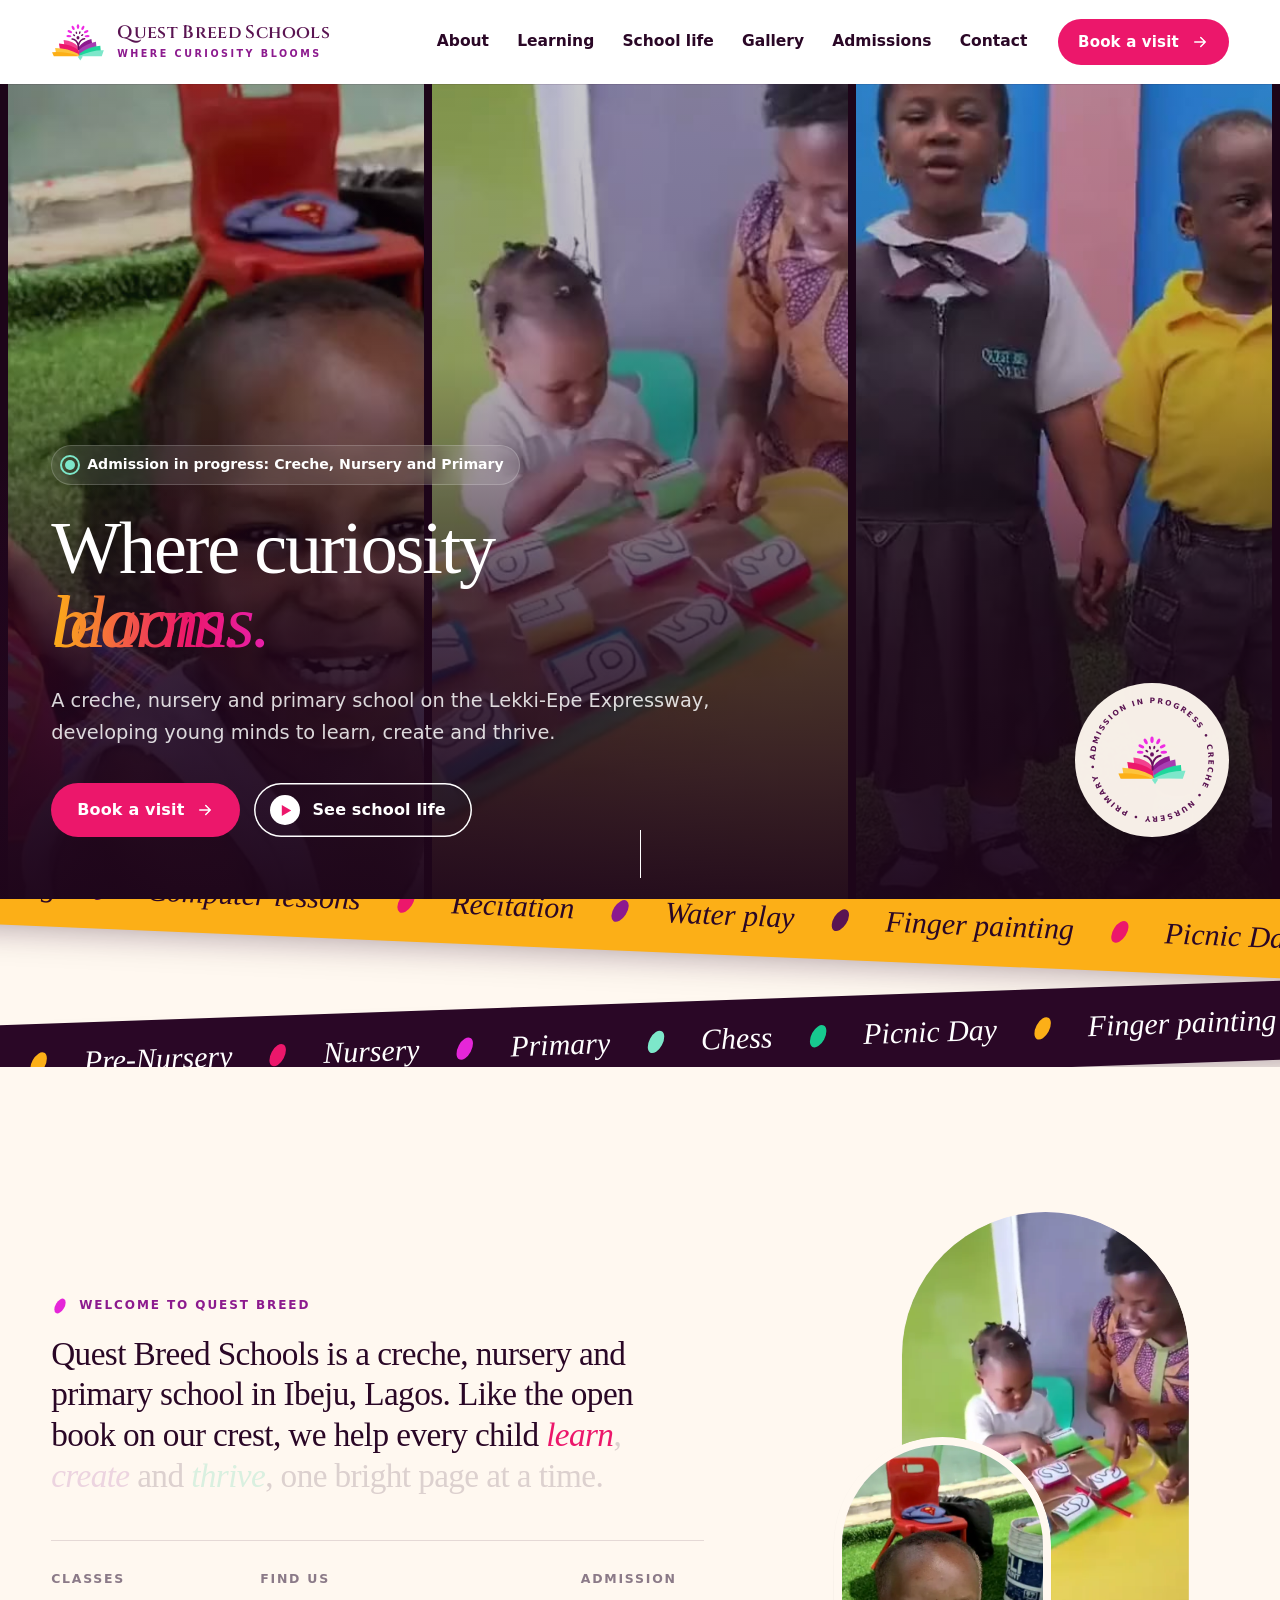
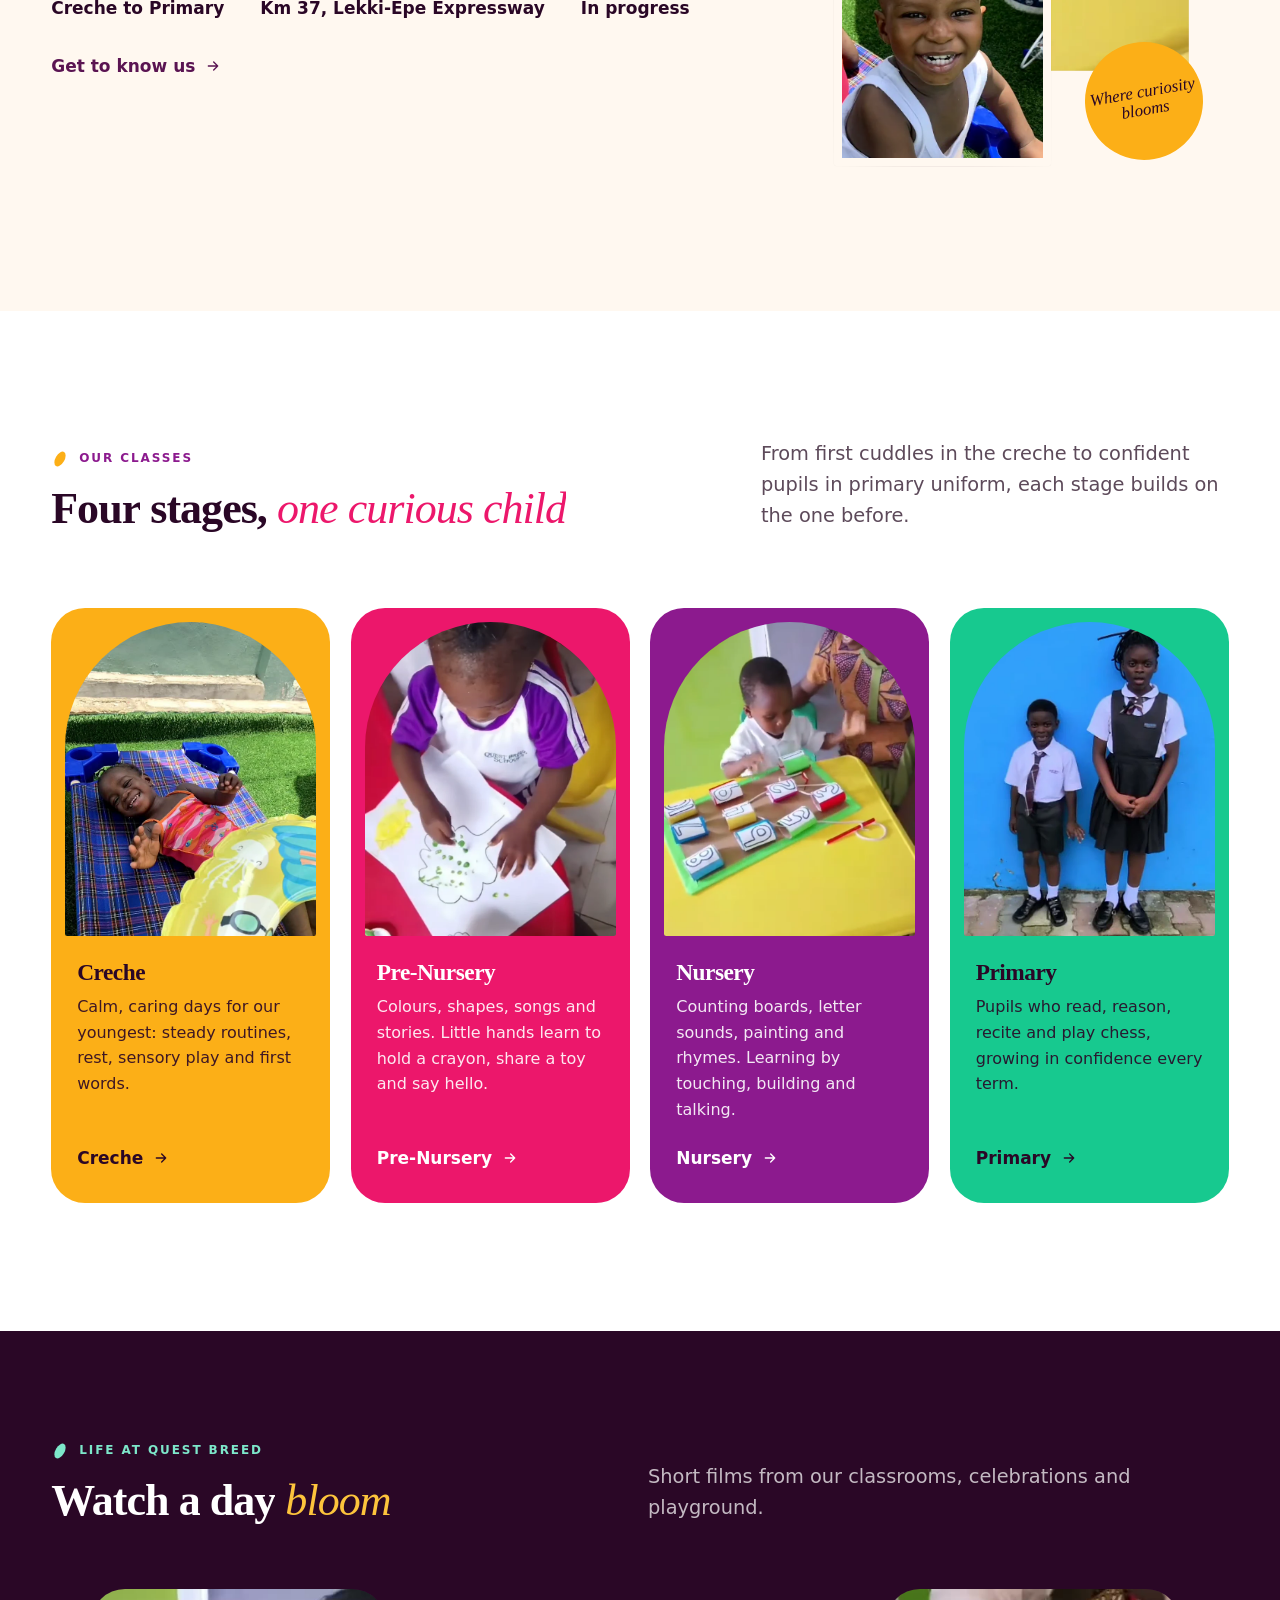
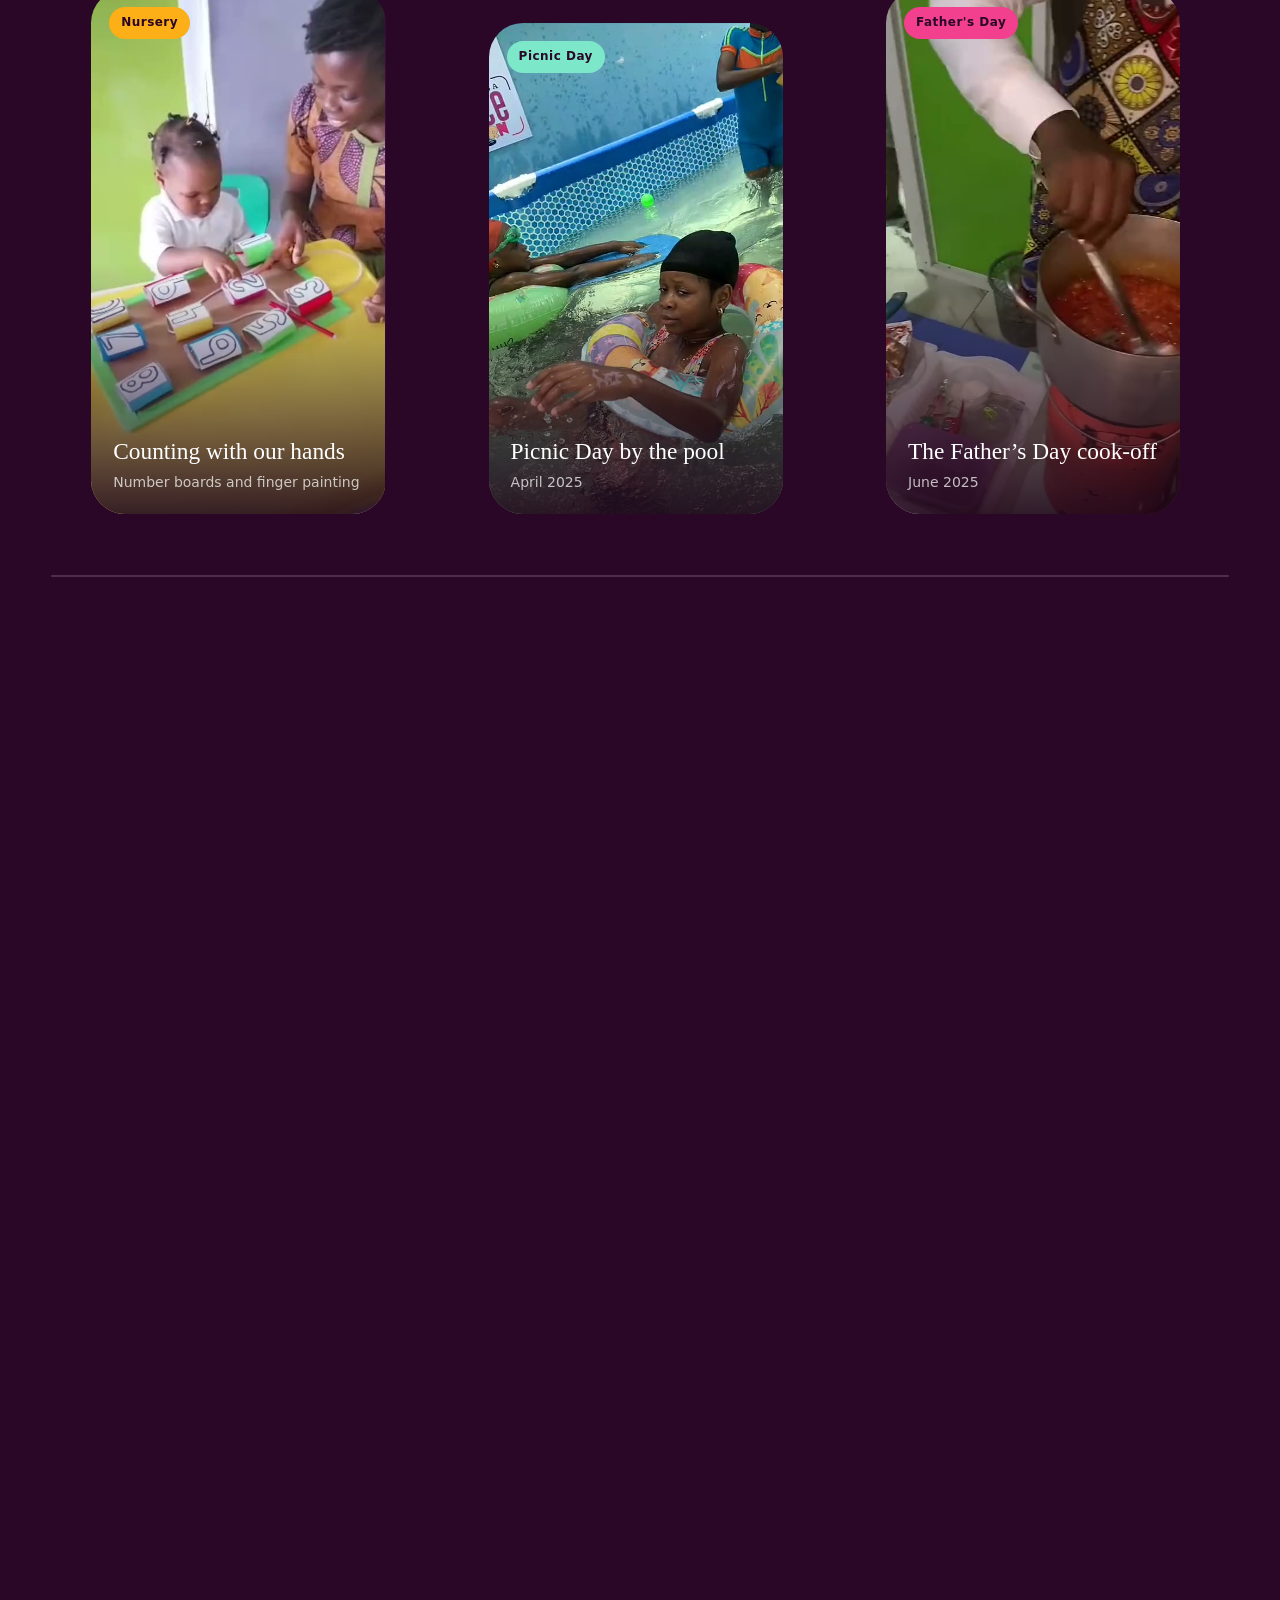
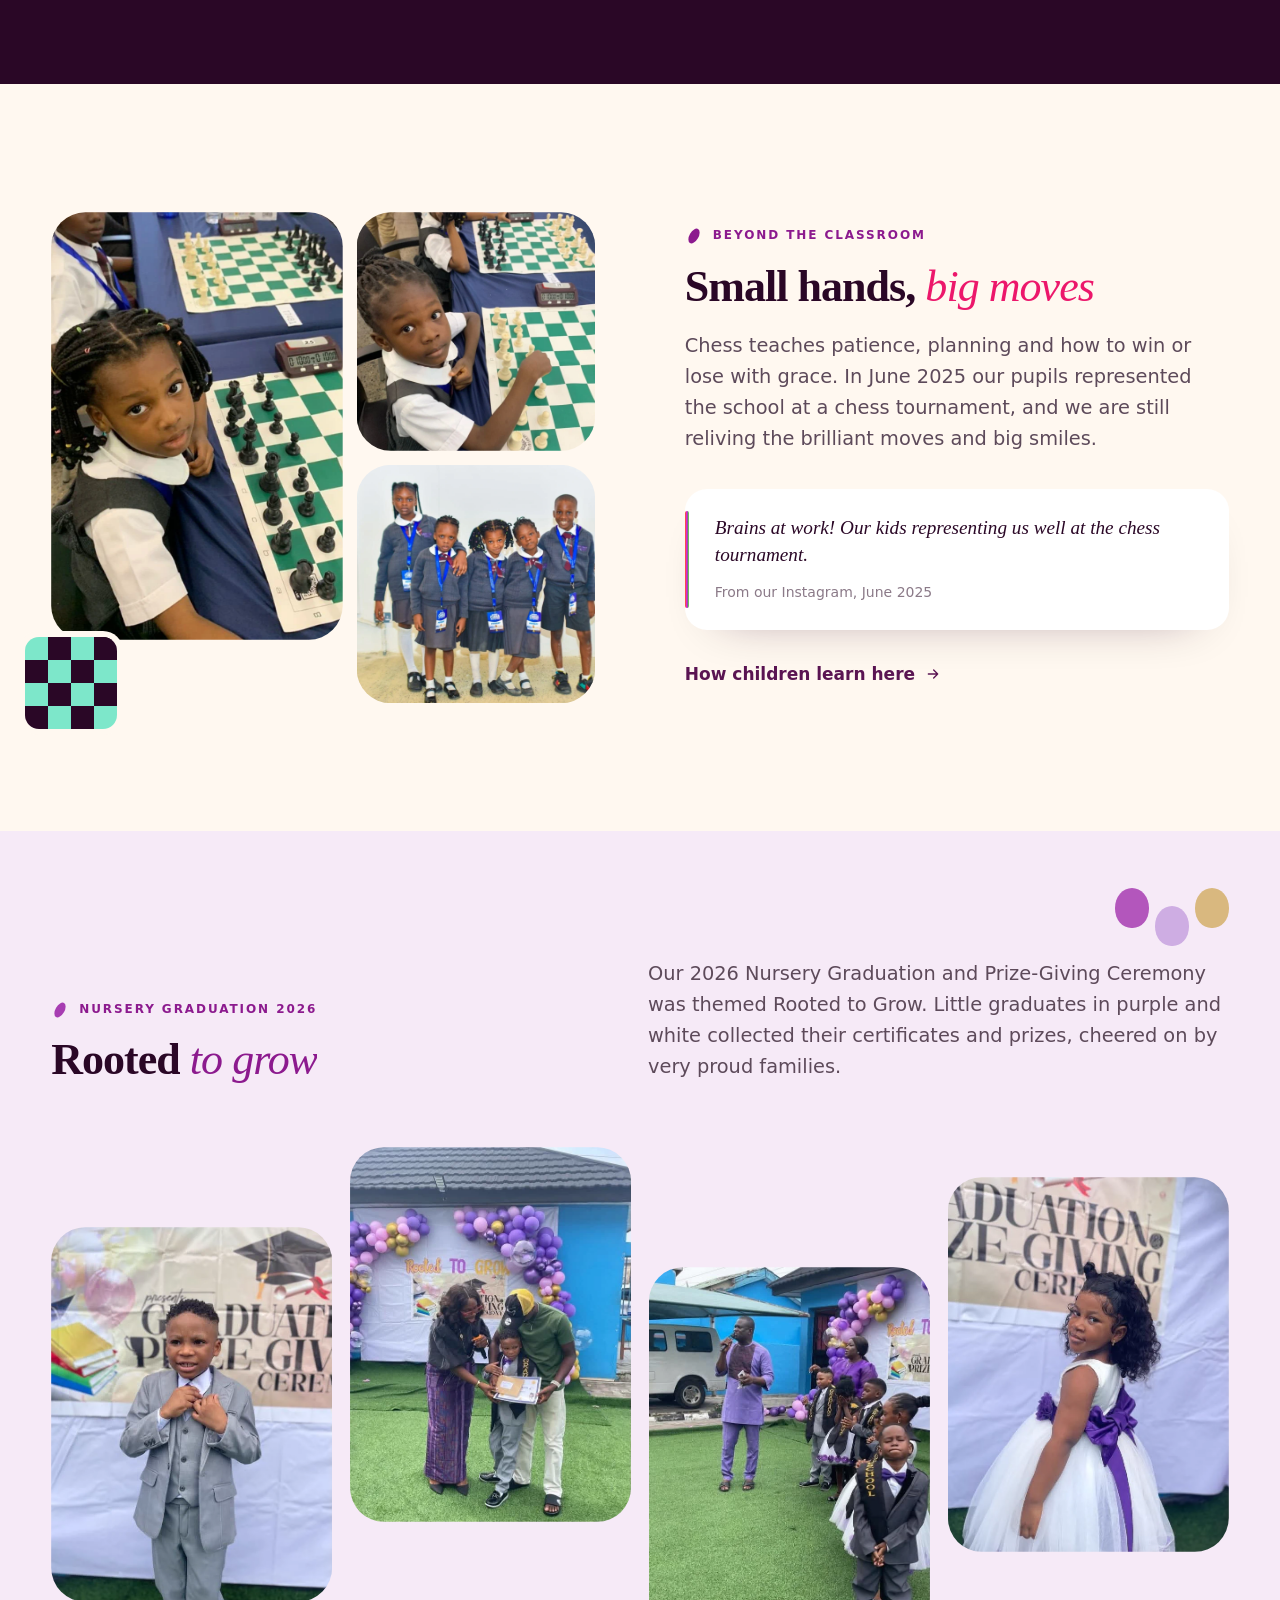
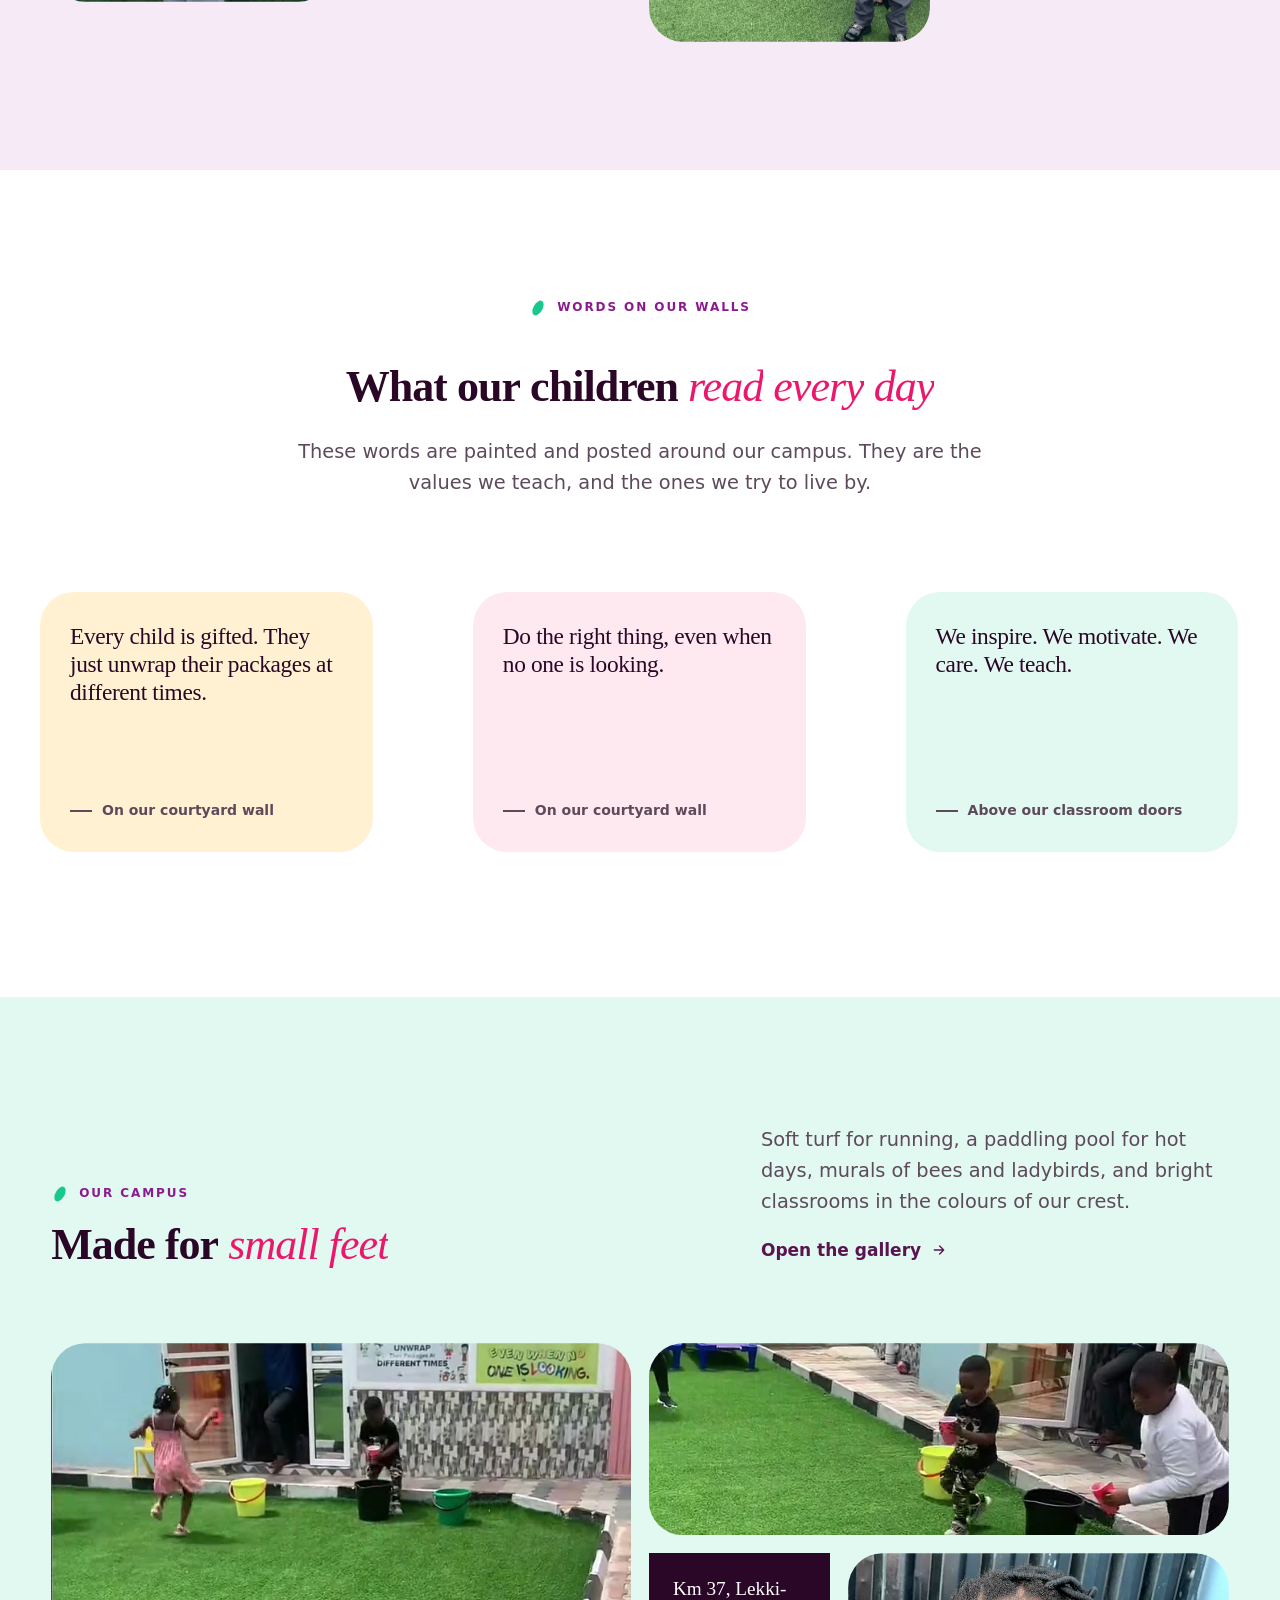
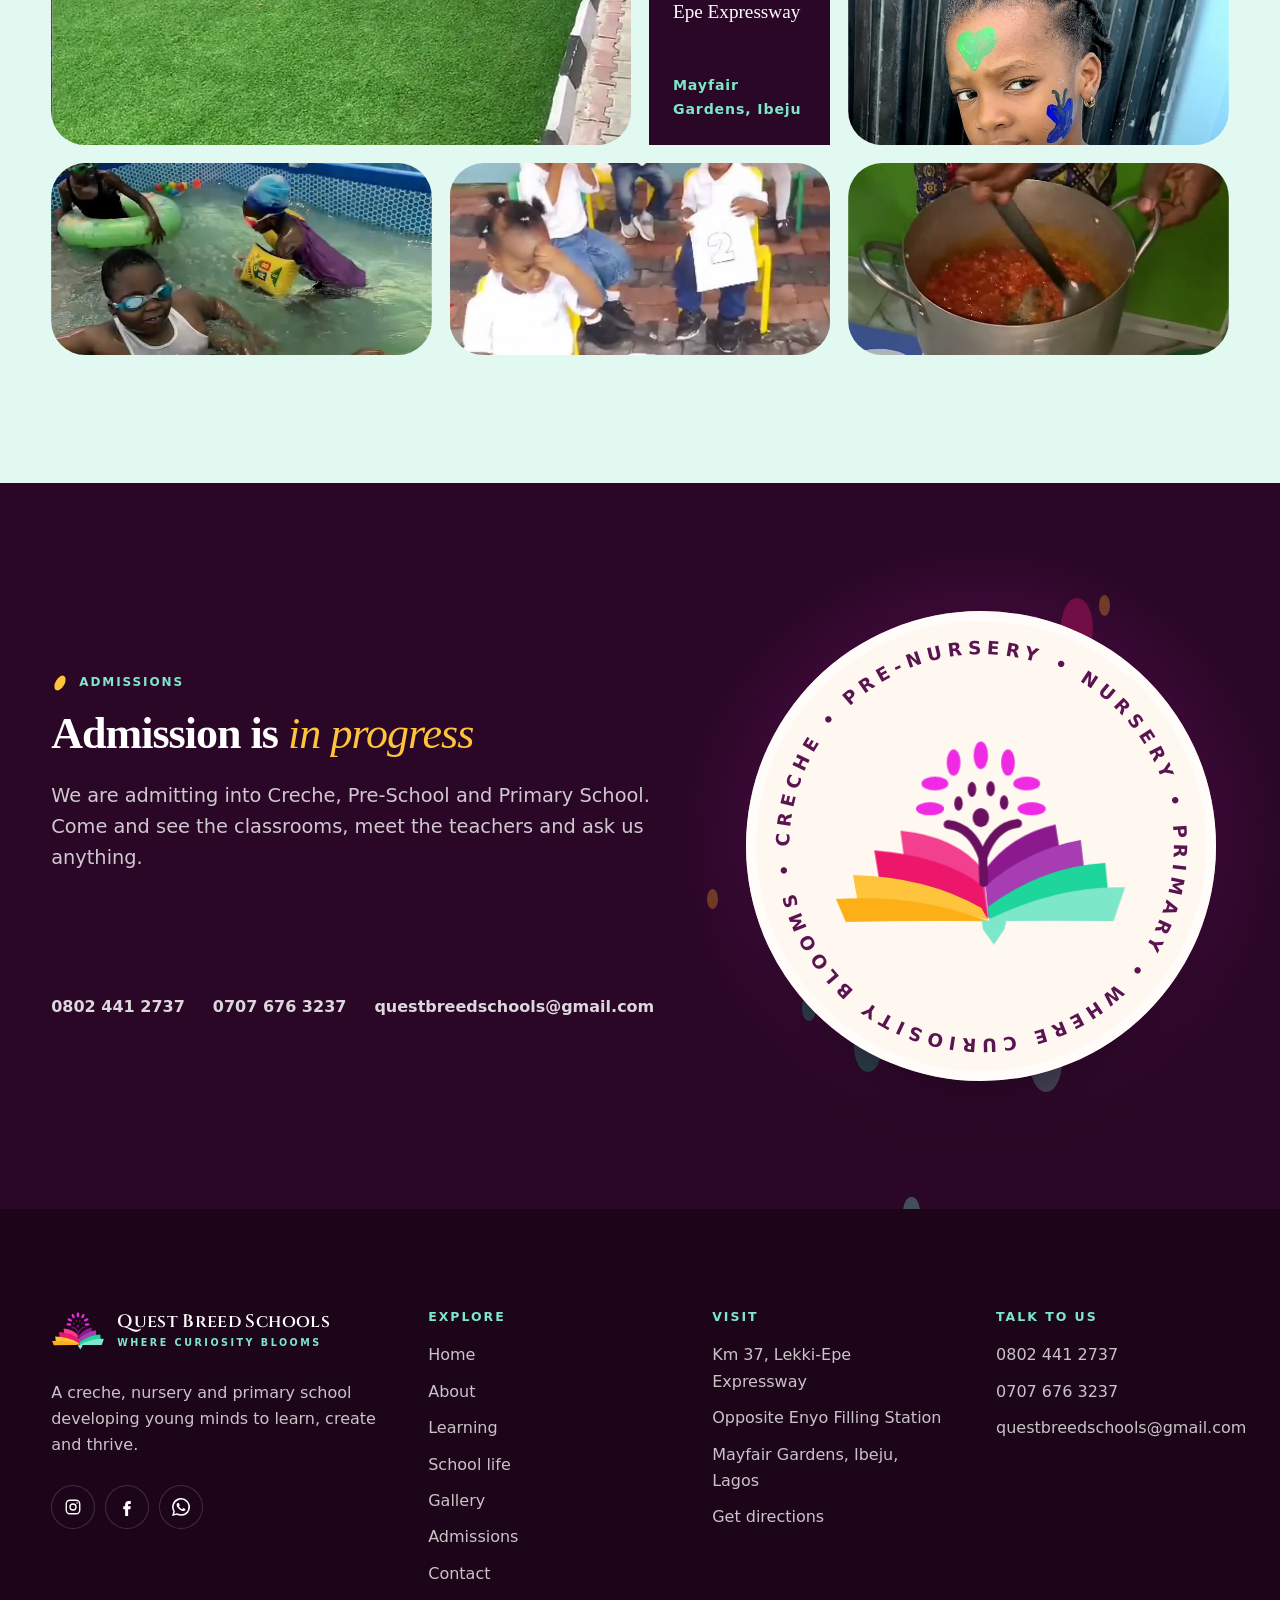
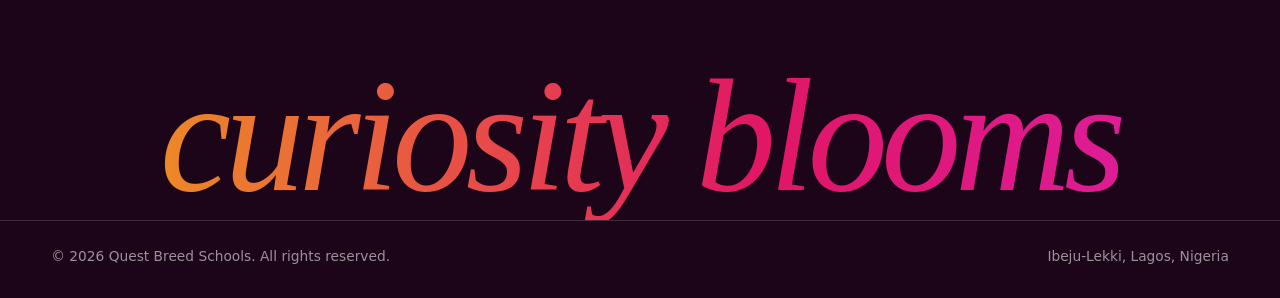
==== commit e480cdd7: "Refine type scale, white header, new page heroes and Gallery page One type scale across all pages, h" ====
--- a/index.html
+++ b/index.html
@@ -35,6 +35,7 @@
         <li><a href="about.html">About</a></li>
         <li><a href="learning.html">Learning</a></li>
         <li><a href="school-life.html">School life</a></li>
+        <li><a href="gallery.html">Gallery</a></li>
         <li><a href="admissions.html">Admissions</a></li>
         <li><a href="contact.html">Contact</a></li>
       </ul>
@@ -49,6 +50,7 @@
     <li><a href="about.html">About</a></li>
     <li><a href="learning.html">Learning</a></li>
     <li><a href="school-life.html">School life</a></li>
+    <li><a href="gallery.html">Gallery</a></li>
     <li><a href="admissions.html">Admissions</a></li>
     <li><a href="contact.html">Contact</a></li>
   </ul>
@@ -93,7 +95,6 @@
 </div>
 
 <section class="section intro" aria-labelledby="intro-title">
-  <div class="petal-field" data-petals="9" aria-hidden="true"></div>
   <div class="container intro-grid">
     <div>
       <p class="kicker"><svg viewBox="0 0 20 20" aria-hidden="true"><ellipse cx="10" cy="10" rx="5" ry="9" fill="#e526d8" transform="rotate(30 10 10)"/></svg>Welcome to Quest Breed</p>
@@ -121,7 +122,7 @@
         <p class="kicker"><svg viewBox="0 0 20 20" aria-hidden="true"><ellipse cx="10" cy="10" rx="5" ry="9" fill="#fcaf17" transform="rotate(30 10 10)"/></svg>Our classes</p>
         <h2 class="h2 split-words" id="stages-title">Four stages, <em>one curious child</em></h2>
       </div>
-      <p class="lead reveal">From first cuddles in the creche to confident pupils in primary uniform, every stage builds on the one before.</p>
+      <p class="lead reveal">From first cuddles in the creche to confident pupils in primary uniform, each stage builds on the one before.</p>
     </div>
     <div class="stage-grid">
       <article class="stage reveal">
@@ -264,7 +265,7 @@
         <p class="kicker"><svg viewBox="0 0 20 20" aria-hidden="true"><ellipse cx="10" cy="10" rx="5" ry="9" fill="#17c98f" transform="rotate(30 10 10)"/></svg>Our campus</p>
         <h2 class="h2 split-words" id="campus-title">Made for <em>small feet</em></h2>
       </div>
-      <p class="lead reveal">Soft turf for running, a paddling pool for hot days, murals of bees and ladybirds, and bright classrooms in the colours of our crest.</p>
+      <div class="reveal"><p class="lead">Soft turf for running, a paddling pool for hot days, murals of bees and ladybirds, and bright classrooms in the colours of our crest.</p><p style="margin-top:18px"><a class="text-link" href="gallery.html">Open the gallery <svg class="arrow" viewBox="0 0 24 24" fill="none" stroke="currentColor" stroke-width="2" stroke-linecap="round" stroke-linejoin="round" aria-hidden="true"><path d="M5 12h14M13 6l6 6-6 6"/></svg></a></p></div>
     </div>
     <div class="bento">
       <figure class="b1 reveal-img"><img src="assets/images/campus-front.webp" alt="The front courtyard of Quest Breed Schools" loading="lazy" decoding="async"><figcaption>The front courtyard</figcaption></figure>
@@ -279,7 +280,7 @@
 </section>
 
 <section class="section call" aria-labelledby="call-title">
-  <div class="petal-field" data-petals="16" aria-hidden="true"></div>
+  <div class="petal-field" data-petals="12" aria-hidden="true"></div>
   <div class="container call-grid">
     <div>
       <p class="kicker on-dark"><svg viewBox="0 0 20 20" aria-hidden="true"><ellipse cx="10" cy="10" rx="5" ry="9" fill="#fdc43c" transform="rotate(30 10 10)"/></svg>Admissions</p>
@@ -355,6 +356,7 @@
           <li><a href="about.html">About</a></li>
           <li><a href="learning.html">Learning</a></li>
           <li><a href="school-life.html">School life</a></li>
+          <li><a href="gallery.html">Gallery</a></li>
           <li><a href="admissions.html">Admissions</a></li>
           <li><a href="contact.html">Contact</a></li>
         </ul>
--- a/assets/css/style.css
+++ b/assets/css/style.css
@@ -64,13 +64,17 @@
   --sans: "Figtree", "Segoe UI", system-ui, -apple-system, sans-serif;
   --crest: "Cinzel", "Trajan Pro", Georgia, serif;
 
-  --fs-hero: clamp(2.6rem, 1.5rem + 4.2vw, 5.4rem);
-  --fs-h1: clamp(2.3rem, 1.6rem + 2.6vw, 4rem);
-  --fs-h2: clamp(1.9rem, 1.4rem + 1.8vw, 3rem);
-  --fs-h3: clamp(1.35rem, 1.2rem + 0.55vw, 1.75rem);
-  --fs-lead: clamp(1.1rem, 1.02rem + 0.35vw, 1.3rem);
-  --fs-body: clamp(1rem, 0.97rem + 0.12vw, 1.075rem);
-  --fs-small: 0.875rem;
+  /* one type scale for every page */
+  --fs-hero: clamp(2.6rem, 1.6rem + 3.8vw, 5rem);
+  --fs-h1: clamp(2.4rem, 1.7rem + 2.4vw, 3.75rem);
+  --fs-h2: clamp(2rem, 1.55rem + 1.5vw, 3rem);
+  --fs-h3: clamp(1.3rem, 1.22rem + 0.3vw, 1.5rem);
+  --fs-h4: 1.2rem;
+  --fs-lead: clamp(1.1rem, 1.05rem + 0.2vw, 1.25rem);
+  --fs-body: 1.0625rem;
+  --fs-card: 1rem;
+  --fs-meta: 0.875rem;
+  --fs-kicker: 0.75rem;
 
   --container: 1280px;
   --gutter: clamp(20px, 4vw, 56px);
@@ -215,9 +219,9 @@
   display: inline-flex;
   align-items: center;
   gap: 10px;
-  margin-bottom: 22px;
-  font-size: 0.78rem;
-  font-weight: 650;
+  margin-bottom: 18px;
+  font-size: var(--fs-kicker);
+  font-weight: 700;
   letter-spacing: 0.16em;
   text-transform: uppercase;
   color: var(--violet);
@@ -438,20 +442,14 @@
   inset: 0 0 auto;
   z-index: 100;
   height: var(--header);
-  color: #fff;
-  transition: background-color 0.5s var(--ease), color 0.4s, box-shadow 0.5s, transform 0.5s var(--ease);
-}
-
-.site-header.is-solid {
-  background: rgba(255, 248, 240, 0.86);
-  -webkit-backdrop-filter: saturate(1.4) blur(18px);
-  backdrop-filter: saturate(1.4) blur(18px);
+  background: #fff;
   color: var(--ink);
   box-shadow: 0 1px 0 var(--line);
-}
-
-.site-header.is-hidden {
-  transform: translateY(-100%);
+  transition: box-shadow 0.5s var(--ease);
+}
+
+.site-header.is-solid {
+  box-shadow: 0 1px 0 var(--line), 0 12px 30px -24px rgba(42, 7, 38, 0.45);
 }
 
 .header-inner {
@@ -473,11 +471,6 @@
   width: 54px;
   height: auto;
   flex: none;
-  filter: drop-shadow(0 2px 6px rgba(0, 0, 0, 0.12));
-}
-
-.is-solid .brand-mark {
-  filter: none;
 }
 
 .brand-name {
@@ -498,12 +491,20 @@
   font-weight: 650;
   letter-spacing: 0.26em;
   text-transform: uppercase;
-  opacity: 0.8;
+  color: var(--violet);
   white-space: nowrap;
 }
 
-.is-solid .brand-name b {
+.site-header .brand-name b {
   color: var(--plum);
+}
+
+.footer-brand .brand-name b {
+  color: #fff;
+}
+
+.footer-brand .brand-name small {
+  color: var(--mint);
 }
 
 .nav {
@@ -564,15 +565,9 @@
   height: 50px;
   border: 0;
   border-radius: 50%;
-  background: rgba(255, 255, 255, 0.14);
-  cursor: pointer;
-  -webkit-backdrop-filter: blur(10px);
-  backdrop-filter: blur(10px);
-}
-
-.is-solid .menu-toggle {
   background: var(--plum-900);
   color: #fff;
+  cursor: pointer;
 }
 
 .menu-toggle span {
@@ -599,8 +594,7 @@
 }
 
 .menu-open .menu-toggle {
-  background: rgba(255, 255, 255, 0.12);
-  color: #fff;
+  background: var(--rose);
 }
 
 .menu-open .menu-toggle span:nth-child(1) {
@@ -618,7 +612,7 @@
 .mobile-menu {
   position: fixed;
   inset: 0;
-  z-index: 110;
+  z-index: 90;
   display: flex;
   flex-direction: column;
   justify-content: space-between;
@@ -635,18 +629,6 @@
   clip-path: circle(150% at calc(100% - 45px) 42px);
   visibility: visible;
   transition: clip-path 0.8s var(--ease-in-out), visibility 0s;
-}
-
-.menu-open .site-header {
-  color: #fff;
-  background: transparent;
-  box-shadow: none;
-  -webkit-backdrop-filter: none;
-  backdrop-filter: none;
-}
-
-.menu-open .site-header .brand-name b {
-  color: #fff;
 }
 
 .mobile-menu ul {
@@ -691,6 +673,7 @@
 .mobile-menu li:nth-child(4) a { --c: var(--violet-2); transition-delay: 0.33s; }
 .mobile-menu li:nth-child(5) a { --c: var(--green); transition-delay: 0.38s; }
 .mobile-menu li:nth-child(6) a { --c: var(--mint); transition-delay: 0.43s; }
+.mobile-menu li:nth-child(7) a { --c: var(--sun-2); transition-delay: 0.48s; }
 
 .mobile-menu-foot {
   display: grid;
@@ -736,7 +719,7 @@
 
 .hero-wall {
   position: absolute;
-  inset: -4% 0;
+  inset: calc(var(--header) - 4%) 0 -4%;
   z-index: -2;
   display: grid;
   grid-template-columns: repeat(3, 1fr);
@@ -805,7 +788,7 @@
   inset: 0;
   z-index: -1;
   background:
-    linear-gradient(0deg, rgba(29, 5, 25, 0.96) 0%, rgba(29, 5, 25, 0.78) 26%, rgba(29, 5, 25, 0.3) 58%, rgba(29, 5, 25, 0.45) 100%),
+    linear-gradient(0deg, rgba(29, 5, 25, 0.96) 0%, rgba(29, 5, 25, 0.78) 28%, rgba(29, 5, 25, 0.3) 60%, rgba(29, 5, 25, 0.2) 100%),
     radial-gradient(90% 70% at 0% 100%, rgba(90, 20, 82, 0.6), transparent 70%);
 }
 
@@ -870,7 +853,7 @@
 .hero h1 {
   font-size: var(--fs-hero);
   font-weight: 520;
-  line-height: 0.98;
+  line-height: 1;
   letter-spacing: -0.03em;
 }
 
@@ -1113,7 +1096,7 @@
 
 .statement {
   font-family: var(--serif);
-  font-size: clamp(1.6rem, 1.2rem + 1.5vw, 2.6rem);
+  font-size: clamp(1.55rem, 1.2rem + 1.1vw, 2.25rem);
   line-height: 1.22;
   font-weight: 430;
   letter-spacing: -0.018em;
@@ -1338,11 +1321,11 @@
 
 .stage h3 {
   font-size: var(--fs-h3);
-  margin-bottom: 12px;
+  margin-bottom: 10px;
 }
 
 .stage p {
-  font-size: 0.98rem;
+  font-size: var(--fs-card);
   line-height: 1.6;
   opacity: 0.9;
 }
@@ -1449,7 +1432,7 @@
 .film figcaption b {
   display: block;
   font-family: var(--serif);
-  font-size: 1.45rem;
+  font-size: var(--fs-h3);
   font-weight: 520;
   line-height: 1.15;
 }
@@ -1457,7 +1440,7 @@
 .film figcaption span {
   display: block;
   margin-top: 6px;
-  font-size: 0.85rem;
+  font-size: var(--fs-meta);
   color: rgba(255, 255, 255, 0.72);
 }
 
@@ -1488,7 +1471,7 @@
 
 .film-end p {
   font-family: var(--serif);
-  font-size: 1.6rem;
+  font-size: var(--fs-h3);
   line-height: 1.2;
 }
 
@@ -1597,7 +1580,7 @@
 
 .quote p {
   font-family: var(--serif);
-  font-size: 1.3rem;
+  font-size: var(--fs-h4);
   font-style: italic;
   line-height: 1.4;
 }
@@ -1606,7 +1589,7 @@
   display: block;
   margin-top: 12px;
   font-style: normal;
-  font-size: 0.88rem;
+  font-size: var(--fs-meta);
   color: var(--ink-3);
 }
 
@@ -1656,10 +1639,6 @@
   margin-bottom: clamp(36px, 5vw, 64px);
 }
 
-.grad-title .h2 {
-  font-size: clamp(2.4rem, 1.6rem + 3.2vw, 4.6rem);
-}
-
 .grad-title .h2 em {
   color: var(--violet);
 }
@@ -1724,8 +1703,8 @@
   flex-direction: column;
   justify-content: space-between;
   gap: 40px;
-  width: clamp(270px, 28vw, 380px);
-  min-height: 300px;
+  width: clamp(270px, 26vw, 360px);
+  min-height: 260px;
   padding: 30px;
   border-radius: var(--radius-lg);
   background: var(--t, var(--sun-tint));
@@ -1738,7 +1717,7 @@
 
 .wall-card p {
   font-family: var(--serif);
-  font-size: clamp(1.35rem, 1.1rem + 0.8vw, 1.8rem);
+  font-size: var(--fs-h3);
   line-height: 1.2;
   font-weight: 460;
   letter-spacing: -0.015em;
@@ -1748,7 +1727,7 @@
   display: inline-flex;
   align-items: center;
   gap: 10px;
-  font-size: 0.85rem;
+  font-size: var(--fs-meta);
   font-weight: 600;
   color: var(--ink-2);
 }
@@ -1833,7 +1812,7 @@
 .bento .note b {
   font-family: var(--serif);
   font-weight: 500;
-  font-size: clamp(1.2rem, 1rem + 0.6vw, 1.55rem);
+  font-size: var(--fs-h4);
   line-height: 1.2;
 }
 
@@ -1853,6 +1832,10 @@
   isolation: isolate;
 }
 
+.call .petal-field {
+  left: 52%;
+}
+
 .call-grid {
   display: grid;
   grid-template-columns: minmax(0, 1.1fr) minmax(0, 0.9fr);
@@ -1861,8 +1844,7 @@
 }
 
 .call h2 {
-  font-size: clamp(2.4rem, 1.6rem + 3.4vw, 4.8rem);
-  font-weight: 500;
+  font-size: var(--fs-h2);
 }
 
 .call h2 em {
@@ -1887,6 +1869,7 @@
   flex-wrap: wrap;
   gap: 10px 28px;
   margin-top: 30px;
+  font-size: var(--fs-card);
   font-weight: 600;
   color: rgba(255, 255, 255, 0.84);
 }
@@ -2047,7 +2030,7 @@
 .footer-brand p {
   max-width: 24em;
   margin-top: 22px;
-  font-size: 0.96rem;
+  font-size: var(--fs-card);
 }
 
 .site-footer h4 {
@@ -2063,6 +2046,7 @@
 .site-footer ul {
   display: grid;
   gap: 10px;
+  font-size: var(--fs-card);
   margin: 0;
   padding: 0;
   list-style: none;
@@ -2140,70 +2124,56 @@
 
 .page-hero {
   position: relative;
-  min-height: clamp(520px, 78vh, 760px);
-  display: flex;
-  align-items: flex-end;
   overflow: hidden;
-  background: var(--plum-950);
+  padding: calc(var(--header) + clamp(44px, 6vw, 84px)) 0 clamp(64px, 8vw, 110px);
+  background: var(--plum-900);
   color: #fff;
   isolation: isolate;
 }
 
-.page-hero-media {
+.page-hero::before,
+.page-hero::after {
+  content: "";
   position: absolute;
-  inset: 0;
-  z-index: -2;
-  display: grid;
-  grid-template-columns: 1.3fr 1fr 1fr;
-  gap: 8px;
-  padding-inline: 8px;
-}
-
-.page-hero-media > * {
-  position: relative;
-  overflow: hidden;
-  border-radius: 0 0 var(--radius-lg) var(--radius-lg);
-}
-
-.page-hero-media > *:nth-child(2) {
-  border-radius: var(--radius-lg) var(--radius-lg) 0 0;
-  margin-top: 6vh;
-}
-
-.page-hero-media img,
-.page-hero-media video {
-  position: absolute;
-  inset: 0;
-  width: 100%;
-  height: 100%;
-  object-fit: cover;
-  animation: settle 2.2s var(--ease) both, slow-zoom 22s 2.2s linear infinite alternate;
-}
-
-@keyframes slow-zoom {
-  from {
-    transform: scale(1.08);
-  }
+  z-index: -1;
+  width: 46vw;
+  aspect-ratio: 1;
+  border-radius: 50%;
+  filter: blur(10px);
+  animation: glow-drift 14s var(--ease-in-out) infinite alternate;
+}
+
+.page-hero::before {
+  top: -22vw;
+  right: -12vw;
+  background: radial-gradient(closest-side, rgba(229, 38, 216, 0.34), transparent);
+}
+
+.page-hero::after {
+  bottom: -26vw;
+  left: -14vw;
+  background: radial-gradient(closest-side, rgba(252, 175, 23, 0.22), transparent);
+  animation-duration: 18s;
+}
+
+@keyframes glow-drift {
   to {
-    transform: scale(1.18);
-  }
-}
-
-.page-hero .hero-shade {
-  background:
-    linear-gradient(0deg, rgba(29, 5, 25, 0.95) 0%, rgba(29, 5, 25, 0.7) 34%, rgba(29, 5, 25, 0.25) 70%, rgba(29, 5, 25, 0.5) 100%);
-}
-
-.page-hero .container {
-  padding-top: calc(var(--header) + 40px);
-  padding-bottom: clamp(48px, 7vw, 84px);
+    transform: translate(-4vw, 3vw) scale(1.1);
+  }
+}
+
+.page-hero-grid {
+  display: grid;
+  grid-template-columns: minmax(0, 1fr) minmax(0, 1fr);
+  gap: clamp(40px, 6vw, 96px);
+  align-items: center;
 }
 
 .crumbs {
   display: flex;
   gap: 10px;
-  margin-bottom: 20px;
-  font-size: 0.86rem;
+  margin-bottom: 22px;
+  font-size: var(--fs-meta);
   color: rgba(255, 255, 255, 0.7);
   opacity: 0;
   animation: fade-up 1s 0.1s var(--ease) forwards;
@@ -2216,7 +2186,6 @@
 .page-hero h1 {
   font-size: var(--fs-h1);
   font-weight: 520;
-  max-width: 14ch;
 }
 
 .page-hero h1 em {
@@ -2241,7 +2210,91 @@
 }
 
 .page-hero .hero-text {
-  max-width: 36em;
+  max-width: 30em;
+}
+
+.page-hero-art {
+  position: relative;
+  height: clamp(380px, 38vw, 540px);
+}
+
+.page-hero-art figure {
+  position: absolute;
+  margin: 0;
+  overflow: hidden;
+  background: var(--plum-800);
+  opacity: 0;
+  animation: fade-up 1.2s var(--ease) forwards;
+}
+
+.page-hero-art figure img {
+  width: 100%;
+  height: 100%;
+  object-fit: cover;
+  animation: slow-zoom 20s linear infinite alternate;
+}
+
+@keyframes slow-zoom {
+  from {
+    transform: scale(1);
+  }
+  to {
+    transform: scale(1.1);
+  }
+}
+
+.ph-main {
+  top: 0;
+  right: 0;
+  width: 68%;
+  height: 100%;
+  border-radius: 999px 999px var(--radius-lg) var(--radius-lg);
+  animation-delay: 0.25s !important;
+}
+
+.ph-small {
+  left: 0;
+  bottom: 0;
+  width: 44%;
+  aspect-ratio: 1;
+  border-radius: 50%;
+  box-shadow: 0 0 0 10px var(--plum-900);
+  animation-delay: 0.45s !important;
+}
+
+.ph-badge {
+  position: absolute;
+  top: 6%;
+  left: 6%;
+  display: grid;
+  place-items: center;
+  width: clamp(104px, 9vw, 128px);
+  aspect-ratio: 1;
+  border-radius: 50%;
+  background: var(--cream);
+  opacity: 0;
+  animation: fade-up 1s 0.7s var(--ease) forwards;
+}
+
+.ph-badge .ring {
+  position: absolute;
+  inset: 5px;
+  width: calc(100% - 10px);
+  height: calc(100% - 10px);
+  animation: spin 22s linear infinite;
+}
+
+.ph-badge text {
+  font-family: var(--sans);
+  font-size: 11px;
+  font-weight: 700;
+  letter-spacing: 2px;
+  text-transform: uppercase;
+  fill: var(--plum);
+}
+
+.ph-badge img {
+  width: 46%;
 }
 
 /* ---------- Generic content blocks ---------- */
@@ -2265,7 +2318,11 @@
 
 .prose .h2 {
   color: var(--ink);
-  margin-bottom: 6px;
+  margin-bottom: 4px;
+}
+
+.prose .kicker {
+  margin-bottom: 0;
 }
 
 .photo {
@@ -2294,18 +2351,18 @@
 .photo-pair {
   position: relative;
   display: grid;
-  grid-template-columns: 1fr 0.8fr;
+  grid-template-columns: 1.15fr 1fr;
   gap: 16px;
-  align-items: end;
-}
-
-.photo-pair .photo:nth-child(1) {
-  aspect-ratio: 4 / 5.2;
+  height: clamp(420px, 42vw, 580px);
+}
+
+.photo-pair .photo {
+  height: 100%;
 }
 
 .photo-pair .photo:nth-child(2) {
-  aspect-ratio: 4 / 4.6;
-  margin-bottom: -40px;
+  margin-top: 56px;
+  height: calc(100% - 56px);
 }
 
 .tint-sun { background: var(--sun-tint); }
@@ -2354,13 +2411,13 @@
   display: block;
   margin-bottom: 4px;
   font-family: var(--serif);
-  font-size: 1.25rem;
-  font-weight: 540;
+  font-size: var(--fs-h4);
+  font-weight: 560;
 }
 
 .crest-list p {
   color: var(--ink-2);
-  font-size: 0.98rem;
+  font-size: var(--fs-card);
 }
 
 /* affirmations */
@@ -2392,23 +2449,23 @@
   background: linear-gradient(0deg, rgba(29, 5, 25, 0.85), transparent);
   color: #fff;
   font-family: var(--serif);
-  font-size: 1.6rem;
+  font-size: var(--fs-h3);
   font-style: italic;
 }
 
 .affirm .word {
-  display: grid;
-  place-items: center;
+  display: flex;
+  align-items: flex-end;
   padding: 30px;
+  border-radius: var(--radius-lg);
   background: var(--sun);
   color: var(--plum-900);
-  text-align: center;
 }
 
 .affirm .word p {
   font-family: var(--serif);
-  font-size: clamp(1.6rem, 1.2rem + 1.2vw, 2.3rem);
-  line-height: 1.15;
+  font-size: var(--fs-h2);
+  line-height: 1.1;
 }
 
 /* calendar */
@@ -2443,7 +2500,7 @@
 }
 
 .calendar time {
-  font-size: 0.8rem;
+  font-size: var(--fs-kicker);
   font-weight: 700;
   letter-spacing: 0.12em;
   text-transform: uppercase;
@@ -2452,13 +2509,13 @@
 
 .calendar b {
   font-family: var(--serif);
-  font-weight: 540;
-  font-size: 1.3rem;
+  font-weight: 560;
+  font-size: var(--fs-h4);
   line-height: 1.2;
 }
 
 .calendar p {
-  font-size: 0.95rem;
+  font-size: var(--fs-card);
   color: var(--ink-2);
 }
 
@@ -2483,15 +2540,12 @@
   aspect-ratio: 5 / 6;
 }
 
-.stage-row .photo::after {
-  content: "";
-  position: absolute;
-  inset: auto -1px -1px auto;
-  width: 34%;
-  aspect-ratio: 1;
-  border-radius: var(--radius-lg) 0 0 0;
-  background: var(--c, var(--sun));
-  clip-path: polygon(100% 0, 100% 100%, 0 100%);
+.stage-row .photo {
+  box-shadow: 18px 18px 0 0 var(--c, var(--sun));
+}
+
+.stage-row:nth-child(even) .photo {
+  box-shadow: -18px 18px 0 0 var(--c, var(--sun));
 }
 
 .stage-row h2 {
@@ -2506,7 +2560,7 @@
   border-radius: 999px;
   background: var(--c, var(--sun));
   color: var(--on, var(--plum-900));
-  font-size: 0.8rem;
+  font-size: var(--fs-kicker);
   font-weight: 700;
   letter-spacing: 0.08em;
   text-transform: uppercase;
@@ -2523,7 +2577,8 @@
 .ticks li {
   position: relative;
   padding-left: 34px;
-  color: var(--ink-2);
+  color: var(--ink);
+  font-size: var(--fs-body);
 }
 
 .ticks li::before {
@@ -2588,13 +2643,13 @@
 }
 
 .way h3 {
-  font-size: 1.35rem;
+  font-size: var(--fs-h3);
   margin-bottom: 10px;
 }
 
 .way p {
   color: var(--ink-2);
-  font-size: 0.98rem;
+  font-size: var(--fs-card);
 }
 
 /* did you know */
@@ -2640,7 +2695,7 @@
 
 .dyk-fact p {
   font-family: var(--serif);
-  font-size: clamp(1.6rem, 1.2rem + 1.4vw, 2.5rem);
+  font-size: var(--fs-h2);
   line-height: 1.2;
 }
 
@@ -2729,7 +2784,7 @@
 }
 
 .event time {
-  font-size: 0.82rem;
+  font-size: var(--fs-kicker);
   font-weight: 700;
   letter-spacing: 0.12em;
   text-transform: uppercase;
@@ -2737,7 +2792,7 @@
 }
 
 .event h3 {
-  font-size: 1.6rem;
+  font-size: var(--fs-h3);
   margin-bottom: 6px;
 }
 
@@ -2771,6 +2826,9 @@
 }
 
 .filters button {
+  display: inline-flex;
+  align-items: center;
+  gap: 8px;
   min-height: 44px;
   padding: 0 18px;
   border: 0;
@@ -2792,23 +2850,37 @@
   box-shadow: none;
 }
 
+.filters button span {
+  min-width: 24px;
+  padding: 1px 7px;
+  border-radius: 999px;
+  background: var(--sun-tint);
+  color: var(--plum-900);
+  font-size: 0.75rem;
+  font-weight: 700;
+}
+
+.filters button[aria-pressed="true"] span {
+  background: var(--sun);
+}
+
 .gallery {
-  columns: 4 240px;
-  column-gap: 16px;
+  display: grid;
+  grid-template-columns: repeat(4, minmax(0, 1fr));
+  gap: clamp(12px, 1.4vw, 18px);
 }
 
 .gallery button {
+  position: relative;
   display: block;
-  width: 100%;
-  margin: 0 0 16px;
+  aspect-ratio: 4 / 5;
   padding: 0;
   border: 0;
   overflow: hidden;
   border-radius: var(--radius);
   background: var(--lilac-tint);
   cursor: zoom-in;
-  break-inside: avoid;
-  transition: opacity 0.4s, transform 0.6s var(--ease);
+  animation: fade-up 0.7s var(--ease) both;
 }
 
 .gallery button.is-hidden {
@@ -2817,7 +2889,54 @@
 
 .gallery img {
   width: 100%;
+  height: 100%;
+  object-fit: cover;
   transition: transform 1.2s var(--ease);
+}
+
+.gallery .cap {
+  position: absolute;
+  inset: auto 0 0;
+  padding: 40px 16px 14px;
+  background: linear-gradient(0deg, rgba(29, 5, 25, 0.8), transparent);
+  color: #fff;
+  font-size: var(--fs-meta);
+  font-weight: 600;
+  text-align: left;
+  opacity: 0;
+  transform: translateY(10px);
+  transition: opacity 0.4s, transform 0.5s var(--ease);
+}
+
+.gallery button:hover .cap,
+.gallery button:focus-visible .cap {
+  opacity: 1;
+  transform: none;
+}
+
+.teaser {
+  display: grid;
+  grid-template-columns: repeat(6, minmax(0, 1fr));
+  gap: clamp(10px, 1.2vw, 16px);
+}
+
+.teaser-item {
+  display: block;
+  aspect-ratio: 3 / 4;
+  overflow: hidden;
+  border-radius: var(--radius);
+  background: var(--lilac-tint);
+}
+
+.teaser-item img {
+  width: 100%;
+  height: 100%;
+  object-fit: cover;
+  transition: transform 1.2s var(--ease);
+}
+
+.teaser-item:hover img {
+  transform: scale(1.06);
 }
 
 .gallery button:hover img {
@@ -2938,12 +3057,12 @@
 }
 
 .steps h3 {
-  font-size: 1.4rem;
+  font-size: var(--fs-h3);
 }
 
 .steps p {
   color: var(--ink-2);
-  font-size: 0.98rem;
+  font-size: var(--fs-card);
 }
 
 .classes {
@@ -2961,8 +3080,8 @@
   background: var(--paper);
   list-style: none;
   font-family: var(--serif);
-  font-size: 1.3rem;
-  font-weight: 540;
+  font-size: var(--fs-h4);
+  font-weight: 560;
 }
 
 .classes {
@@ -3110,7 +3229,7 @@
 .contact-card small {
   display: block;
   margin-bottom: 2px;
-  font-size: 0.78rem;
+  font-size: var(--fs-kicker);
   font-weight: 700;
   letter-spacing: 0.12em;
   text-transform: uppercase;
@@ -3119,7 +3238,7 @@
 
 .contact-card b {
   font-weight: 650;
-  font-size: 1.05rem;
+  font-size: var(--fs-card);
 }
 
 .map {
@@ -3155,8 +3274,8 @@
   cursor: pointer;
   list-style: none;
   font-family: var(--serif);
-  font-size: clamp(1.2rem, 1.1rem + 0.4vw, 1.45rem);
-  font-weight: 520;
+  font-size: var(--fs-h4);
+  font-weight: 560;
 }
 
 .faq summary::-webkit-details-marker {
@@ -3326,18 +3445,41 @@
   }
 }
 
+@media (max-width: 1100px) {
+  .nav-links,
+  .nav .btn {
+    display: none;
+  }
+
+  .menu-toggle {
+    display: block;
+  }
+}
+
 @media (max-width: 1020px) {
   :root {
     --header: 74px;
   }
 
-  .nav-links,
-  .nav .btn {
-    display: none;
-  }
-
-  .menu-toggle {
-    display: block;
+  .page-hero-grid {
+    grid-template-columns: 1fr;
+  }
+
+  .page-hero-art {
+    height: clamp(340px, 70vw, 480px);
+    max-width: 560px;
+  }
+
+  .gallery {
+    grid-template-columns: repeat(3, minmax(0, 1fr));
+  }
+
+  .teaser {
+    grid-template-columns: repeat(3, minmax(0, 1fr));
+  }
+
+  .photo-pair {
+    height: clamp(360px, 70vw, 520px);
   }
 
   .hero-wall {
@@ -3424,13 +3566,6 @@
     grid-template-columns: repeat(2, minmax(0, 1fr));
   }
 
-  .page-hero-media {
-    grid-template-columns: 1fr 1fr;
-  }
-
-  .page-hero-media > *:nth-child(3) {
-    display: none;
-  }
 
   /* films become a swipe rail on touch-size screens */
   .films-sticky {
@@ -3633,21 +3768,39 @@
     gap: 8px;
   }
 
-  .page-hero-media {
-    grid-template-columns: 1fr;
-    padding: 0;
-  }
-
-  .page-hero-media > *:nth-child(2) {
+  .gallery {
+    grid-template-columns: repeat(2, minmax(0, 1fr));
+    gap: 10px;
+  }
+
+  .gallery .cap {
     display: none;
   }
 
-  .page-hero-media > * {
-    border-radius: 0;
+  .teaser {
+    grid-template-columns: repeat(2, minmax(0, 1fr));
+  }
+
+  .teaser-item:nth-child(n + 5) {
+    display: none;
   }
 
   .photo-pair .photo:nth-child(2) {
-    margin-bottom: -24px;
+    margin-top: 36px;
+    height: calc(100% - 36px);
+  }
+
+  .stage-row .photo,
+  .stage-row:nth-child(even) .photo {
+    box-shadow: 10px 10px 0 0 var(--c, var(--sun));
+  }
+
+  .ph-badge {
+    width: 92px;
+  }
+
+  .ph-badge text {
+    font-size: 12px;
   }
 
   .lightbox {
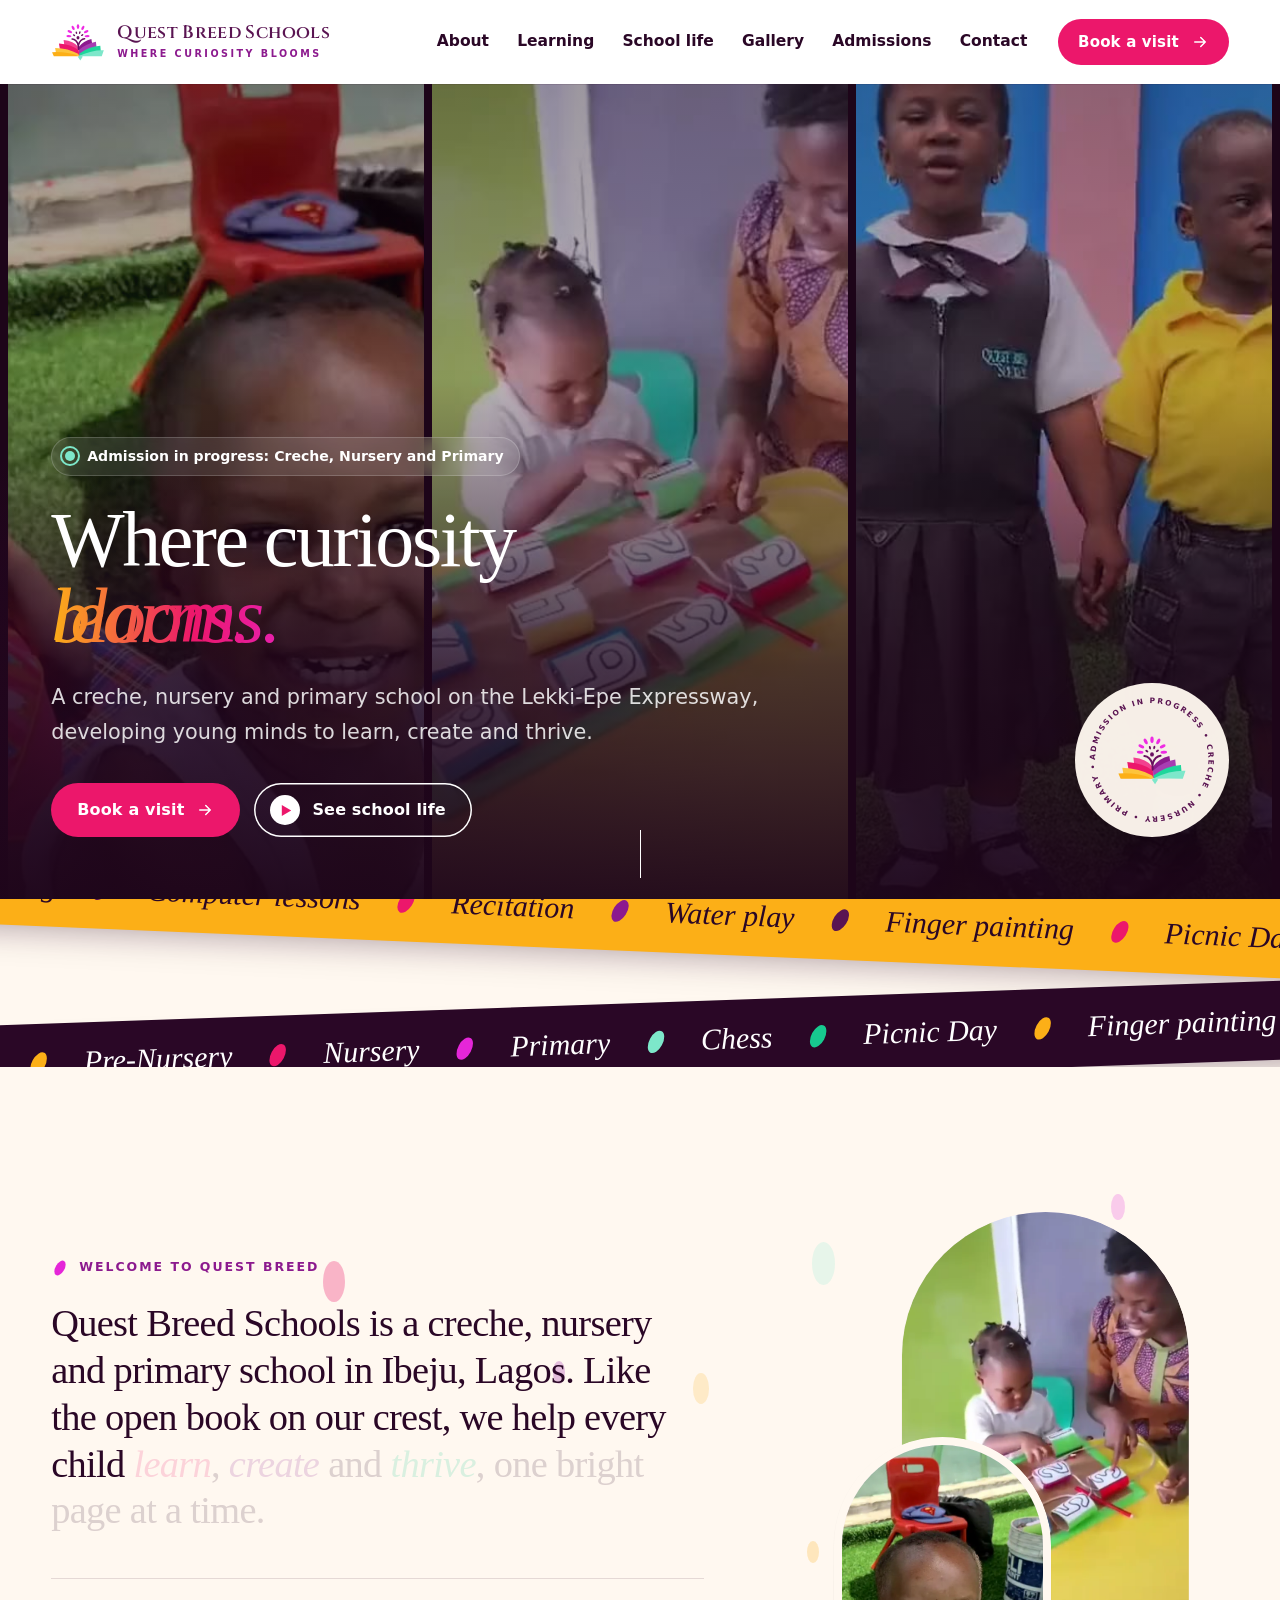
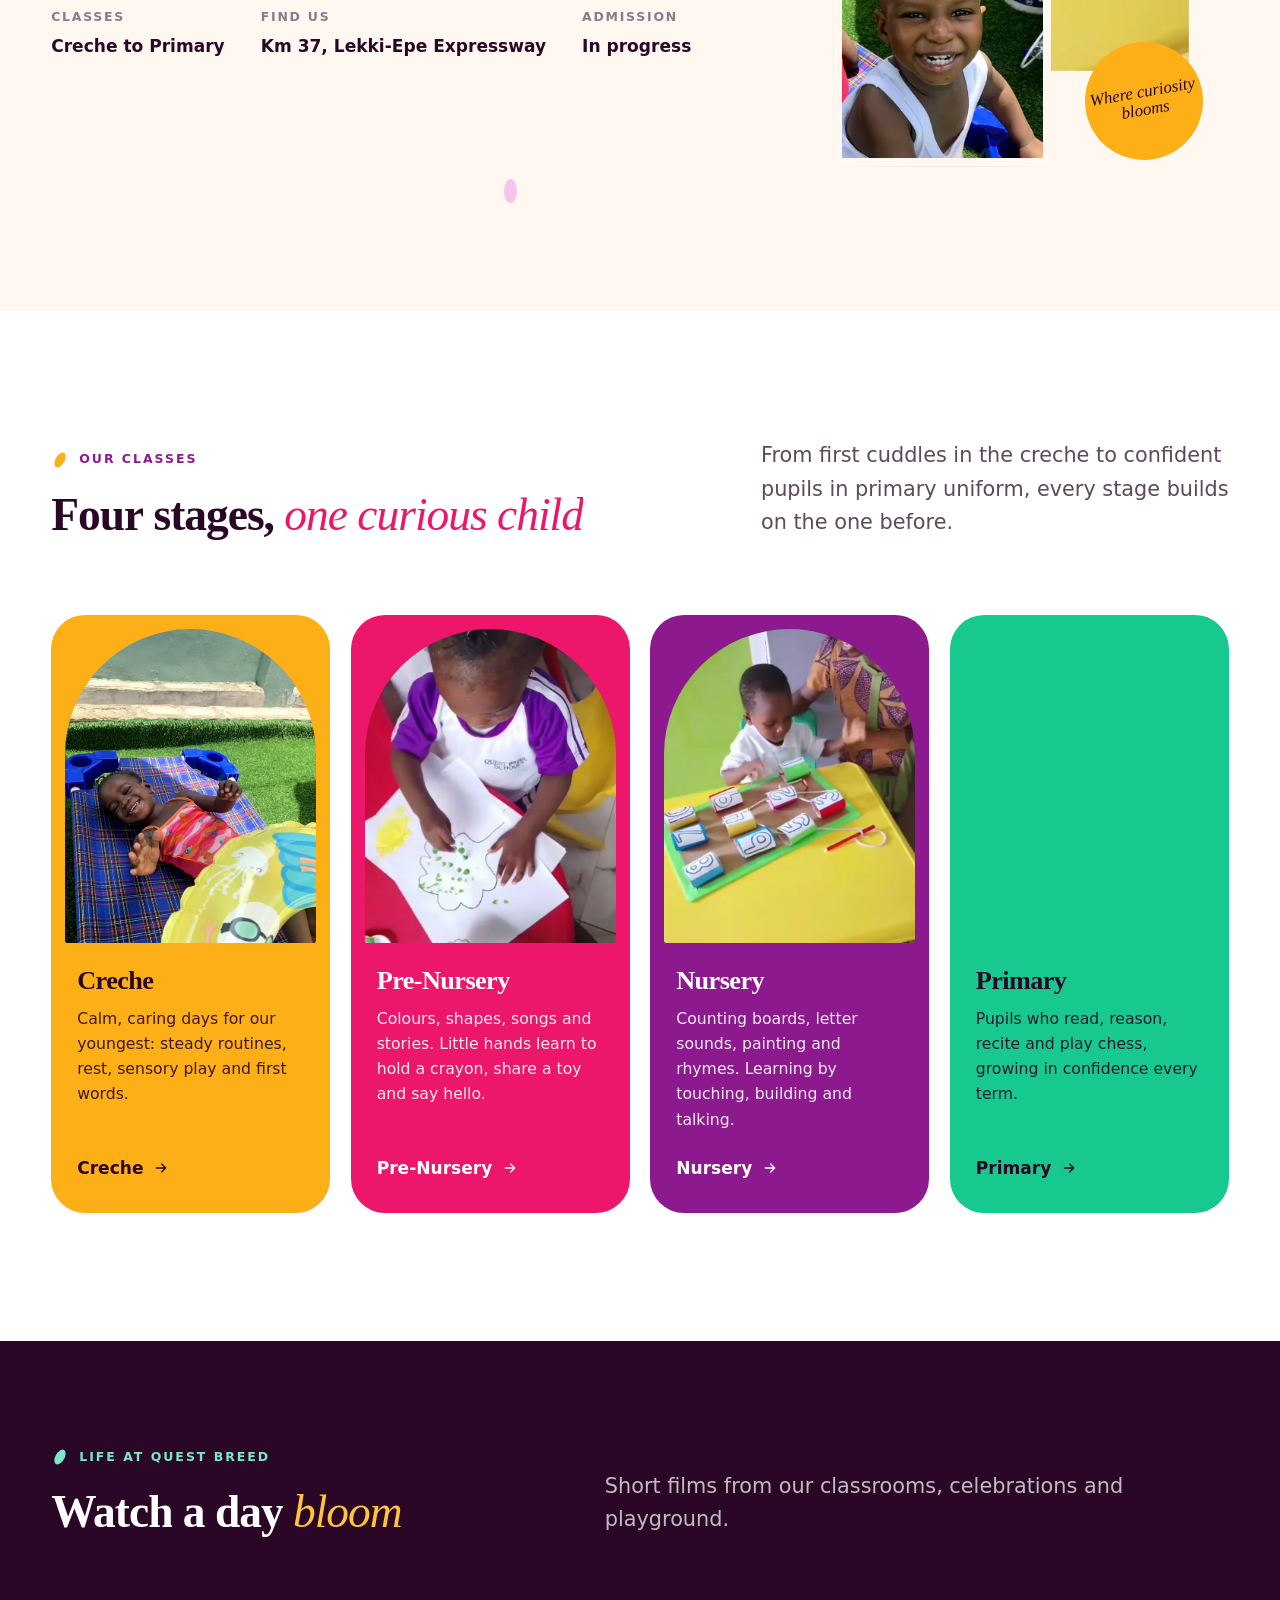
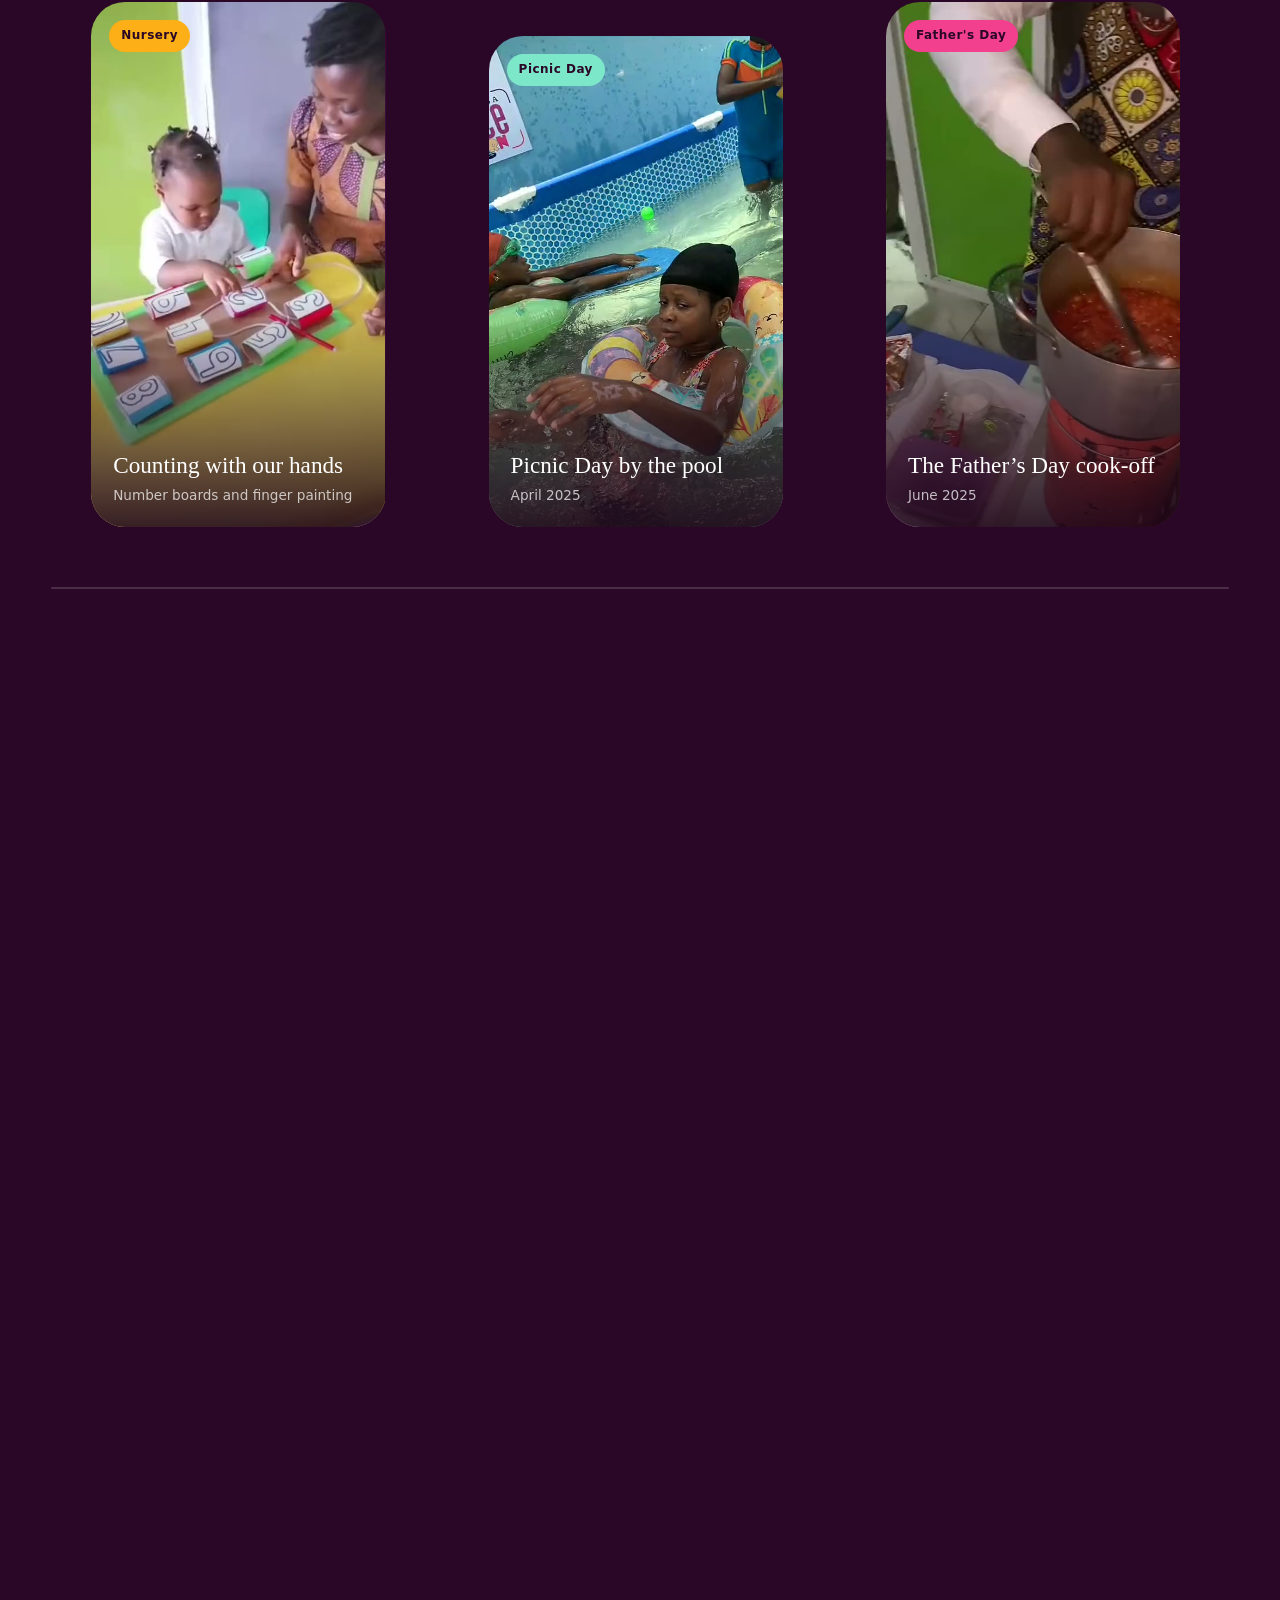
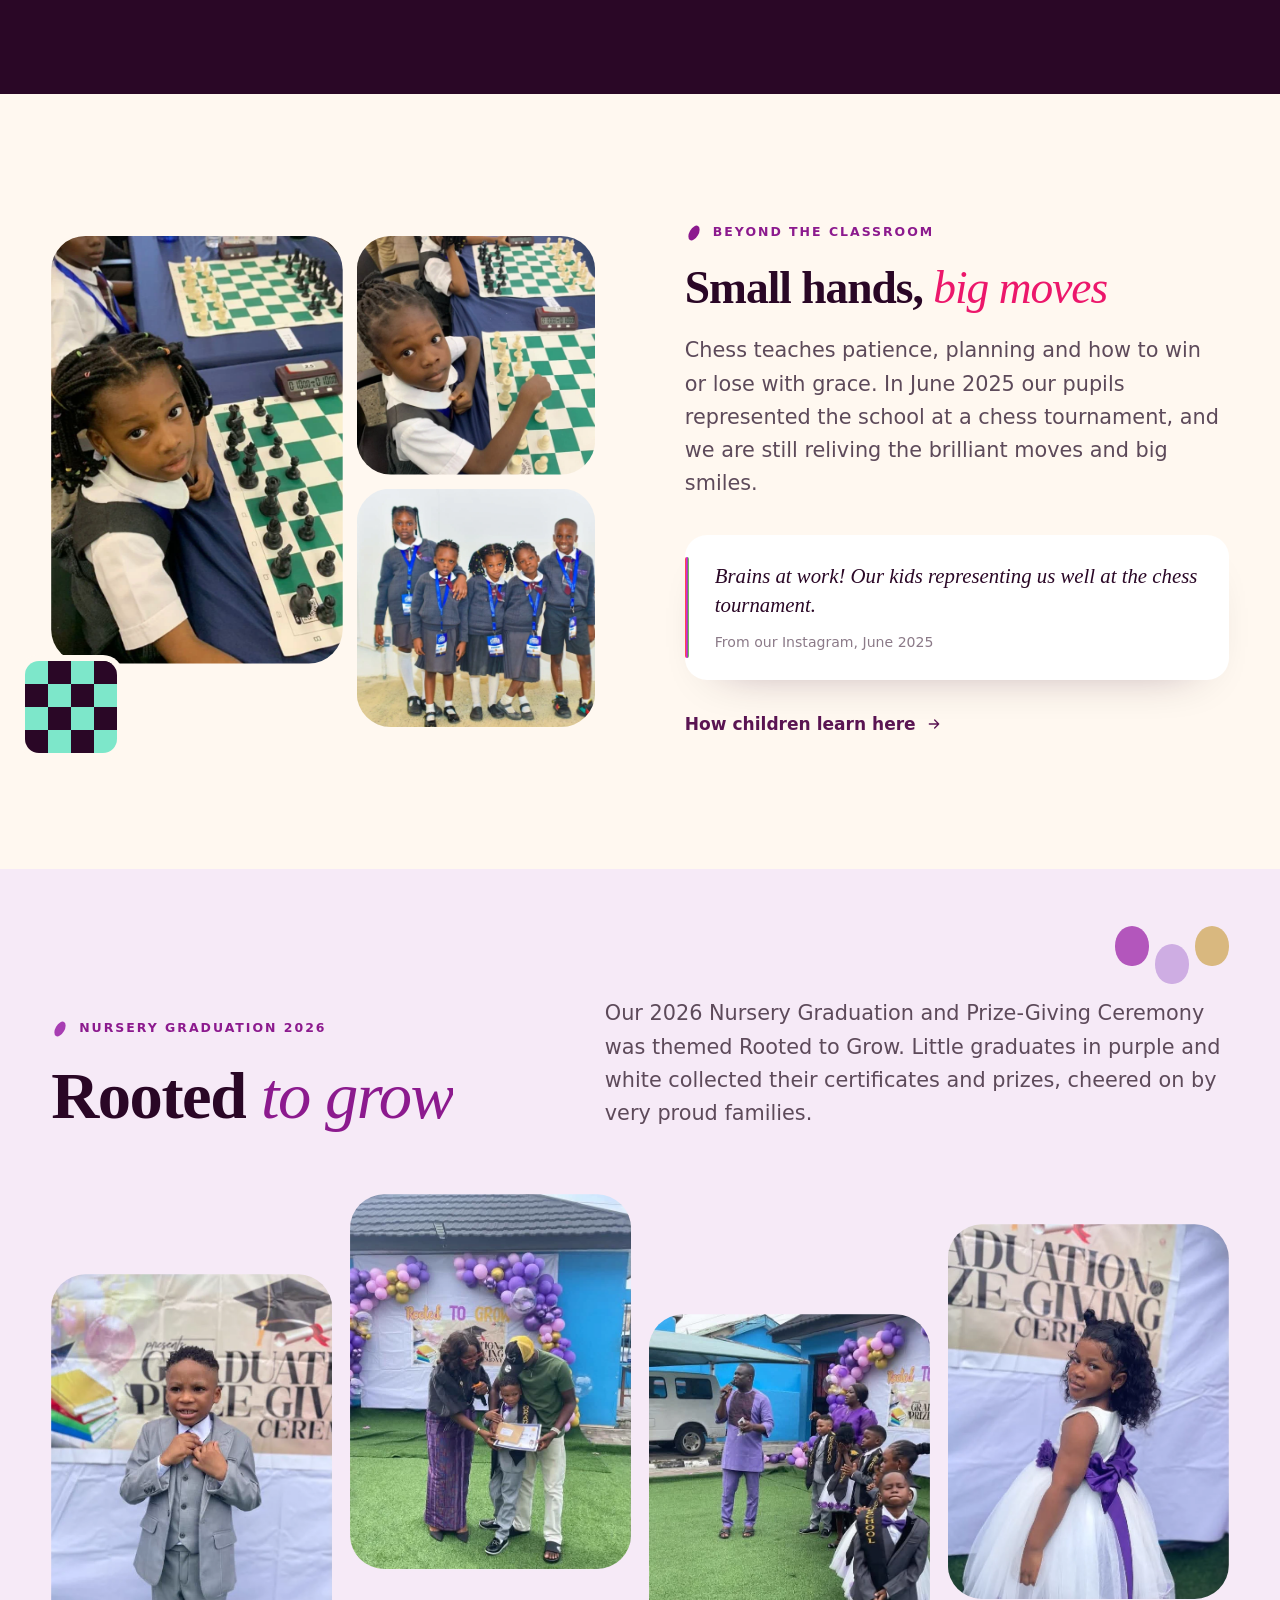
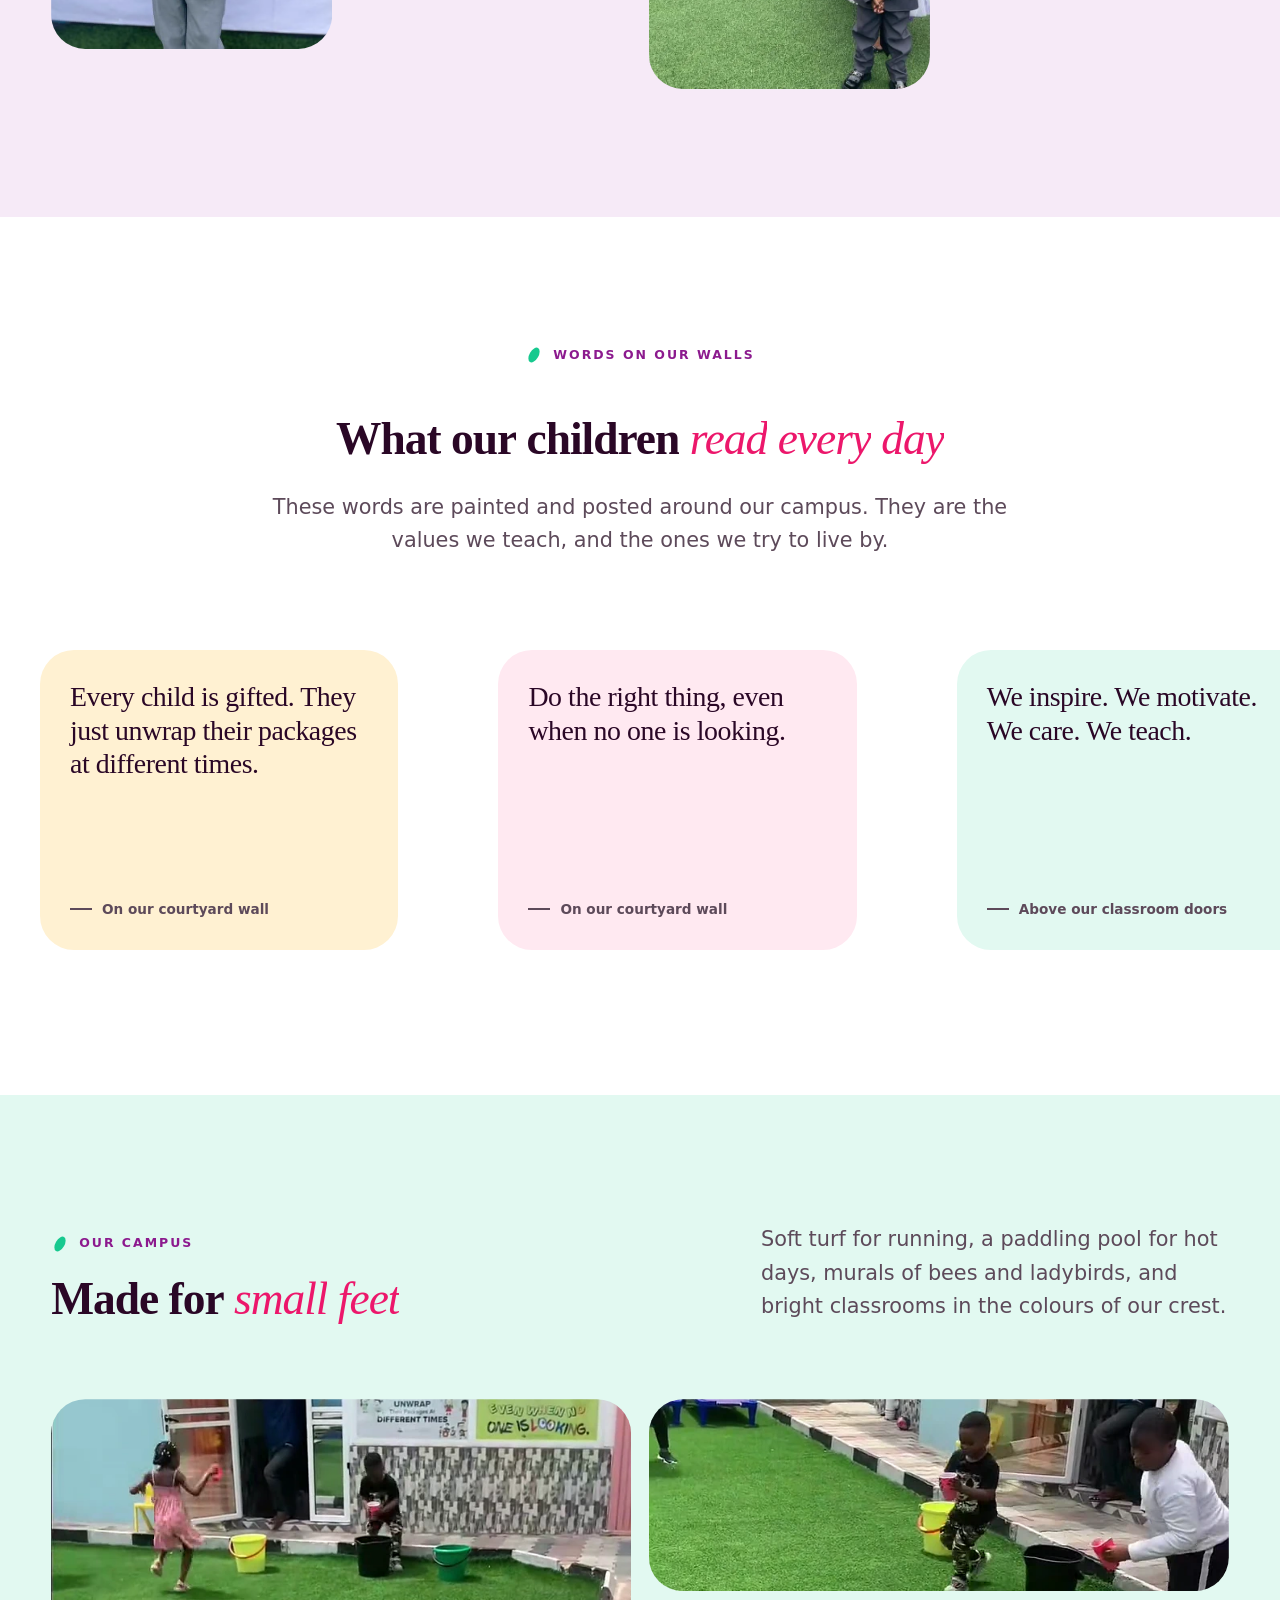
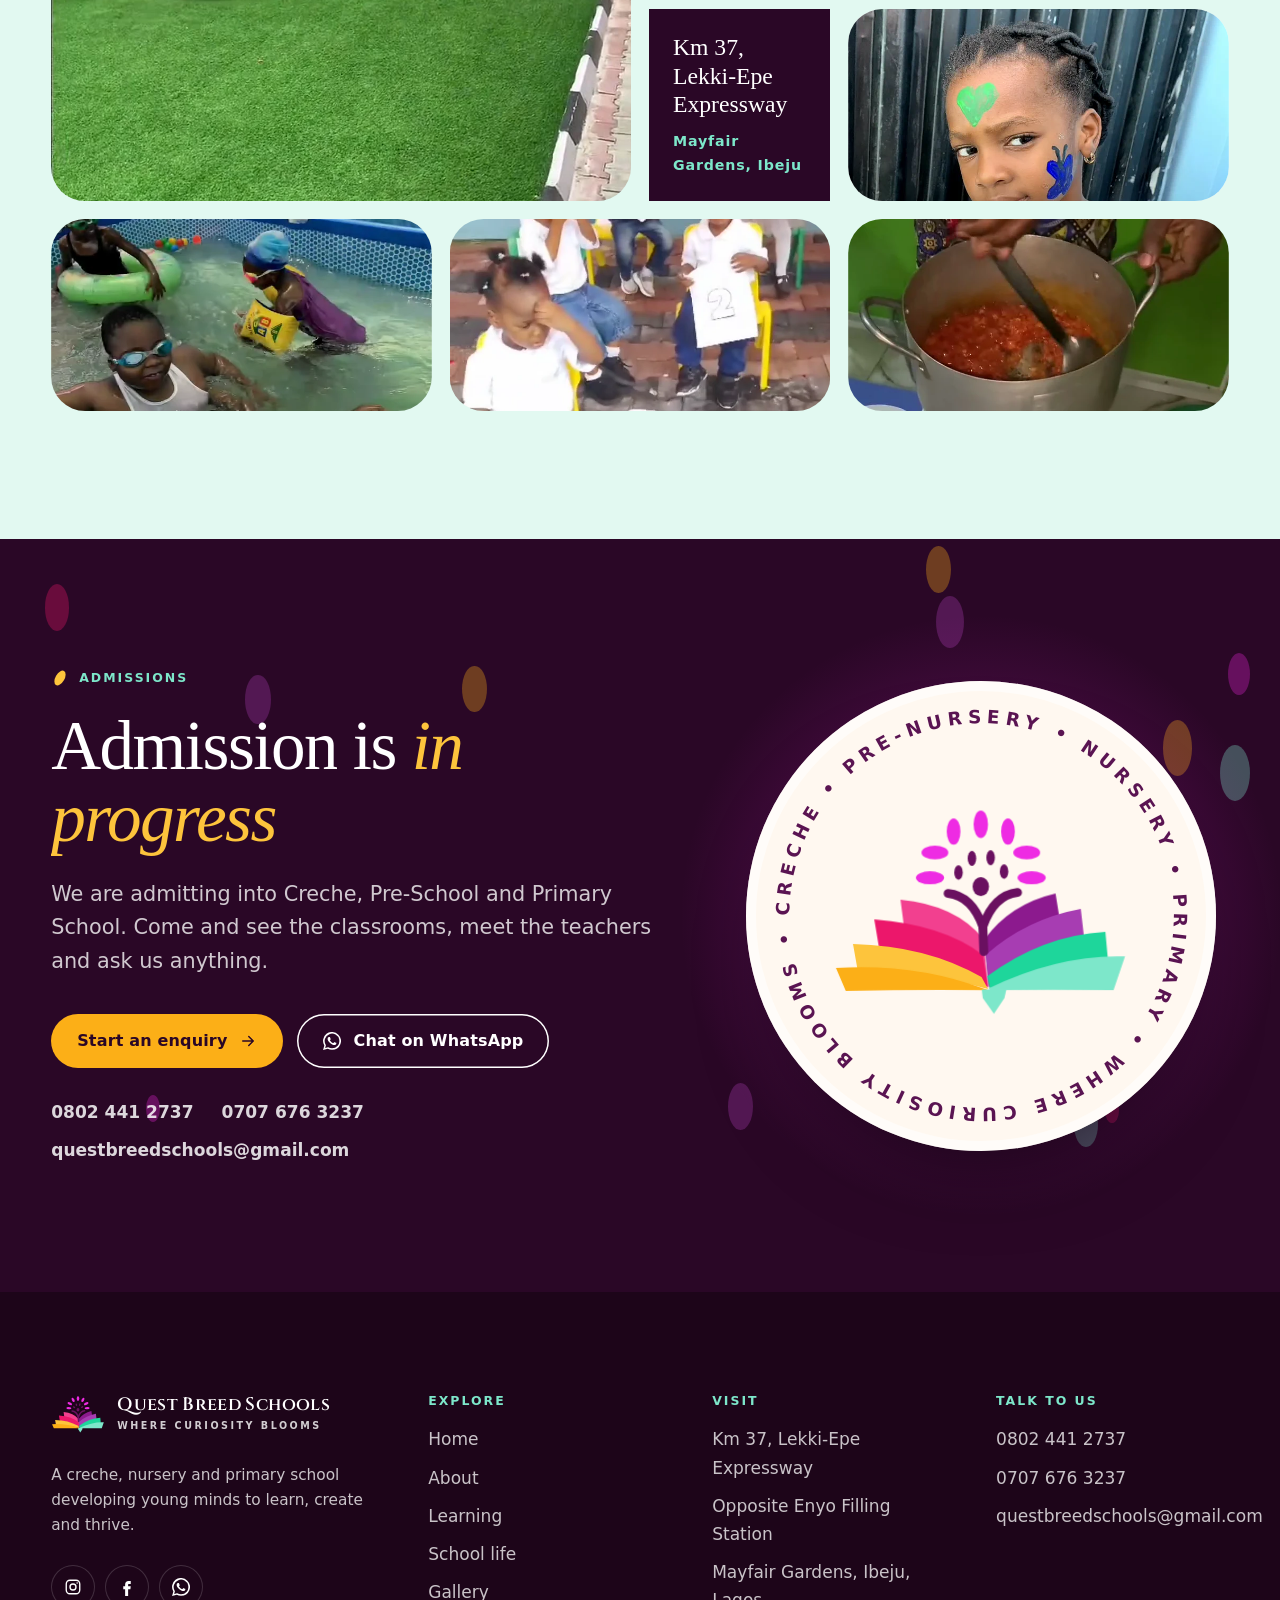
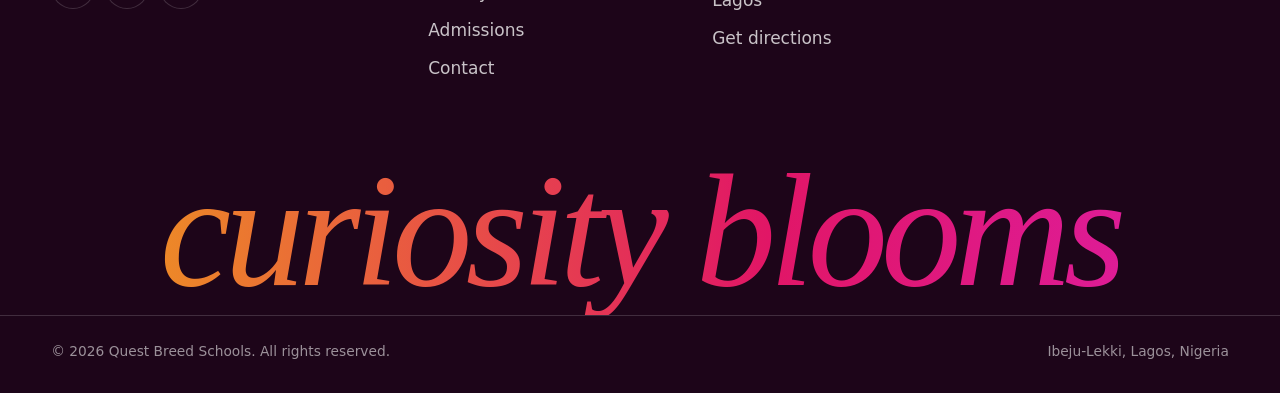
==== commit 77eab858: "Restore original design, keep white nav bar and Gallery page Co-Authored-By: Claude Opus 5.5 <norepl" ====
--- a/index.html
+++ b/index.html
@@ -95,6 +95,7 @@
 </div>
 
 <section class="section intro" aria-labelledby="intro-title">
+  <div class="petal-field" data-petals="9" aria-hidden="true"></div>
   <div class="container intro-grid">
     <div>
       <p class="kicker"><svg viewBox="0 0 20 20" aria-hidden="true"><ellipse cx="10" cy="10" rx="5" ry="9" fill="#e526d8" transform="rotate(30 10 10)"/></svg>Welcome to Quest Breed</p>
@@ -122,7 +123,7 @@
         <p class="kicker"><svg viewBox="0 0 20 20" aria-hidden="true"><ellipse cx="10" cy="10" rx="5" ry="9" fill="#fcaf17" transform="rotate(30 10 10)"/></svg>Our classes</p>
         <h2 class="h2 split-words" id="stages-title">Four stages, <em>one curious child</em></h2>
       </div>
-      <p class="lead reveal">From first cuddles in the creche to confident pupils in primary uniform, each stage builds on the one before.</p>
+      <p class="lead reveal">From first cuddles in the creche to confident pupils in primary uniform, every stage builds on the one before.</p>
     </div>
     <div class="stage-grid">
       <article class="stage reveal">
@@ -265,7 +266,7 @@
         <p class="kicker"><svg viewBox="0 0 20 20" aria-hidden="true"><ellipse cx="10" cy="10" rx="5" ry="9" fill="#17c98f" transform="rotate(30 10 10)"/></svg>Our campus</p>
         <h2 class="h2 split-words" id="campus-title">Made for <em>small feet</em></h2>
       </div>
-      <div class="reveal"><p class="lead">Soft turf for running, a paddling pool for hot days, murals of bees and ladybirds, and bright classrooms in the colours of our crest.</p><p style="margin-top:18px"><a class="text-link" href="gallery.html">Open the gallery <svg class="arrow" viewBox="0 0 24 24" fill="none" stroke="currentColor" stroke-width="2" stroke-linecap="round" stroke-linejoin="round" aria-hidden="true"><path d="M5 12h14M13 6l6 6-6 6"/></svg></a></p></div>
+      <p class="lead reveal">Soft turf for running, a paddling pool for hot days, murals of bees and ladybirds, and bright classrooms in the colours of our crest.</p>
     </div>
     <div class="bento">
       <figure class="b1 reveal-img"><img src="assets/images/campus-front.webp" alt="The front courtyard of Quest Breed Schools" loading="lazy" decoding="async"><figcaption>The front courtyard</figcaption></figure>
@@ -280,7 +281,7 @@
 </section>
 
 <section class="section call" aria-labelledby="call-title">
-  <div class="petal-field" data-petals="12" aria-hidden="true"></div>
+  <div class="petal-field" data-petals="16" aria-hidden="true"></div>
   <div class="container call-grid">
     <div>
       <p class="kicker on-dark"><svg viewBox="0 0 20 20" aria-hidden="true"><ellipse cx="10" cy="10" rx="5" ry="9" fill="#fdc43c" transform="rotate(30 10 10)"/></svg>Admissions</p>
--- a/assets/css/style.css
+++ b/assets/css/style.css
@@ -64,17 +64,13 @@
   --sans: "Figtree", "Segoe UI", system-ui, -apple-system, sans-serif;
   --crest: "Cinzel", "Trajan Pro", Georgia, serif;
 
-  /* one type scale for every page */
-  --fs-hero: clamp(2.6rem, 1.6rem + 3.8vw, 5rem);
-  --fs-h1: clamp(2.4rem, 1.7rem + 2.4vw, 3.75rem);
-  --fs-h2: clamp(2rem, 1.55rem + 1.5vw, 3rem);
-  --fs-h3: clamp(1.3rem, 1.22rem + 0.3vw, 1.5rem);
-  --fs-h4: 1.2rem;
-  --fs-lead: clamp(1.1rem, 1.05rem + 0.2vw, 1.25rem);
-  --fs-body: 1.0625rem;
-  --fs-card: 1rem;
-  --fs-meta: 0.875rem;
-  --fs-kicker: 0.75rem;
+  --fs-hero: clamp(2.6rem, 1.5rem + 4.2vw, 5.4rem);
+  --fs-h1: clamp(2.3rem, 1.6rem + 2.6vw, 4rem);
+  --fs-h2: clamp(1.9rem, 1.4rem + 1.8vw, 3rem);
+  --fs-h3: clamp(1.35rem, 1.2rem + 0.55vw, 1.75rem);
+  --fs-lead: clamp(1.1rem, 1.02rem + 0.35vw, 1.3rem);
+  --fs-body: clamp(1rem, 0.97rem + 0.12vw, 1.075rem);
+  --fs-small: 0.875rem;
 
   --container: 1280px;
   --gutter: clamp(20px, 4vw, 56px);
@@ -219,9 +215,9 @@
   display: inline-flex;
   align-items: center;
   gap: 10px;
-  margin-bottom: 18px;
-  font-size: var(--fs-kicker);
-  font-weight: 700;
+  margin-bottom: 22px;
+  font-size: 0.78rem;
+  font-weight: 650;
   letter-spacing: 0.16em;
   text-transform: uppercase;
   color: var(--violet);
@@ -437,6 +433,7 @@
 
 /* ---------- Header ---------- */
 
+/* white from page load and while scrolling */
 .site-header {
   position: fixed;
   inset: 0 0 auto;
@@ -491,7 +488,7 @@
   font-weight: 650;
   letter-spacing: 0.26em;
   text-transform: uppercase;
-  color: var(--violet);
+  opacity: 0.8;
   white-space: nowrap;
 }
 
@@ -499,12 +496,9 @@
   color: var(--plum);
 }
 
-.footer-brand .brand-name b {
-  color: #fff;
-}
-
-.footer-brand .brand-name small {
-  color: var(--mint);
+.site-header .brand-name small {
+  color: var(--violet);
+  opacity: 1;
 }
 
 .nav {
@@ -788,7 +782,7 @@
   inset: 0;
   z-index: -1;
   background:
-    linear-gradient(0deg, rgba(29, 5, 25, 0.96) 0%, rgba(29, 5, 25, 0.78) 28%, rgba(29, 5, 25, 0.3) 60%, rgba(29, 5, 25, 0.2) 100%),
+    linear-gradient(0deg, rgba(29, 5, 25, 0.96) 0%, rgba(29, 5, 25, 0.78) 26%, rgba(29, 5, 25, 0.3) 58%, rgba(29, 5, 25, 0.45) 100%),
     radial-gradient(90% 70% at 0% 100%, rgba(90, 20, 82, 0.6), transparent 70%);
 }
 
@@ -853,7 +847,7 @@
 .hero h1 {
   font-size: var(--fs-hero);
   font-weight: 520;
-  line-height: 1;
+  line-height: 0.98;
   letter-spacing: -0.03em;
 }
 
@@ -1096,7 +1090,7 @@
 
 .statement {
   font-family: var(--serif);
-  font-size: clamp(1.55rem, 1.2rem + 1.1vw, 2.25rem);
+  font-size: clamp(1.6rem, 1.2rem + 1.5vw, 2.6rem);
   line-height: 1.22;
   font-weight: 430;
   letter-spacing: -0.018em;
@@ -1321,11 +1315,11 @@
 
 .stage h3 {
   font-size: var(--fs-h3);
-  margin-bottom: 10px;
+  margin-bottom: 12px;
 }
 
 .stage p {
-  font-size: var(--fs-card);
+  font-size: 0.98rem;
   line-height: 1.6;
   opacity: 0.9;
 }
@@ -1432,7 +1426,7 @@
 .film figcaption b {
   display: block;
   font-family: var(--serif);
-  font-size: var(--fs-h3);
+  font-size: 1.45rem;
   font-weight: 520;
   line-height: 1.15;
 }
@@ -1440,7 +1434,7 @@
 .film figcaption span {
   display: block;
   margin-top: 6px;
-  font-size: var(--fs-meta);
+  font-size: 0.85rem;
   color: rgba(255, 255, 255, 0.72);
 }
 
@@ -1471,7 +1465,7 @@
 
 .film-end p {
   font-family: var(--serif);
-  font-size: var(--fs-h3);
+  font-size: 1.6rem;
   line-height: 1.2;
 }
 
@@ -1580,7 +1574,7 @@
 
 .quote p {
   font-family: var(--serif);
-  font-size: var(--fs-h4);
+  font-size: 1.3rem;
   font-style: italic;
   line-height: 1.4;
 }
@@ -1589,7 +1583,7 @@
   display: block;
   margin-top: 12px;
   font-style: normal;
-  font-size: var(--fs-meta);
+  font-size: 0.88rem;
   color: var(--ink-3);
 }
 
@@ -1639,6 +1633,10 @@
   margin-bottom: clamp(36px, 5vw, 64px);
 }
 
+.grad-title .h2 {
+  font-size: clamp(2.4rem, 1.6rem + 3.2vw, 4.6rem);
+}
+
 .grad-title .h2 em {
   color: var(--violet);
 }
@@ -1703,8 +1701,8 @@
   flex-direction: column;
   justify-content: space-between;
   gap: 40px;
-  width: clamp(270px, 26vw, 360px);
-  min-height: 260px;
+  width: clamp(270px, 28vw, 380px);
+  min-height: 300px;
   padding: 30px;
   border-radius: var(--radius-lg);
   background: var(--t, var(--sun-tint));
@@ -1717,7 +1715,7 @@
 
 .wall-card p {
   font-family: var(--serif);
-  font-size: var(--fs-h3);
+  font-size: clamp(1.35rem, 1.1rem + 0.8vw, 1.8rem);
   line-height: 1.2;
   font-weight: 460;
   letter-spacing: -0.015em;
@@ -1727,7 +1725,7 @@
   display: inline-flex;
   align-items: center;
   gap: 10px;
-  font-size: var(--fs-meta);
+  font-size: 0.85rem;
   font-weight: 600;
   color: var(--ink-2);
 }
@@ -1812,7 +1810,7 @@
 .bento .note b {
   font-family: var(--serif);
   font-weight: 500;
-  font-size: var(--fs-h4);
+  font-size: clamp(1.2rem, 1rem + 0.6vw, 1.55rem);
   line-height: 1.2;
 }
 
@@ -1832,10 +1830,6 @@
   isolation: isolate;
 }
 
-.call .petal-field {
-  left: 52%;
-}
-
 .call-grid {
   display: grid;
   grid-template-columns: minmax(0, 1.1fr) minmax(0, 0.9fr);
@@ -1844,7 +1838,8 @@
 }
 
 .call h2 {
-  font-size: var(--fs-h2);
+  font-size: clamp(2.4rem, 1.6rem + 3.4vw, 4.8rem);
+  font-weight: 500;
 }
 
 .call h2 em {
@@ -1869,7 +1864,6 @@
   flex-wrap: wrap;
   gap: 10px 28px;
   margin-top: 30px;
-  font-size: var(--fs-card);
   font-weight: 600;
   color: rgba(255, 255, 255, 0.84);
 }
@@ -2030,7 +2024,7 @@
 .footer-brand p {
   max-width: 24em;
   margin-top: 22px;
-  font-size: var(--fs-card);
+  font-size: 0.96rem;
 }
 
 .site-footer h4 {
@@ -2046,7 +2040,6 @@
 .site-footer ul {
   display: grid;
   gap: 10px;
-  font-size: var(--fs-card);
   margin: 0;
   padding: 0;
   list-style: none;
@@ -2124,56 +2117,70 @@
 
 .page-hero {
   position: relative;
+  min-height: clamp(520px, 78vh, 760px);
+  display: flex;
+  align-items: flex-end;
   overflow: hidden;
-  padding: calc(var(--header) + clamp(44px, 6vw, 84px)) 0 clamp(64px, 8vw, 110px);
-  background: var(--plum-900);
+  background: var(--plum-950);
   color: #fff;
   isolation: isolate;
 }
 
-.page-hero::before,
-.page-hero::after {
-  content: "";
+.page-hero-media {
   position: absolute;
-  z-index: -1;
-  width: 46vw;
-  aspect-ratio: 1;
-  border-radius: 50%;
-  filter: blur(10px);
-  animation: glow-drift 14s var(--ease-in-out) infinite alternate;
-}
-
-.page-hero::before {
-  top: -22vw;
-  right: -12vw;
-  background: radial-gradient(closest-side, rgba(229, 38, 216, 0.34), transparent);
-}
-
-.page-hero::after {
-  bottom: -26vw;
-  left: -14vw;
-  background: radial-gradient(closest-side, rgba(252, 175, 23, 0.22), transparent);
-  animation-duration: 18s;
-}
-
-@keyframes glow-drift {
+  inset: var(--header) 0 0;
+  z-index: -2;
+  display: grid;
+  grid-template-columns: 1.3fr 1fr 1fr;
+  gap: 8px;
+  padding-inline: 8px;
+}
+
+.page-hero-media > * {
+  position: relative;
+  overflow: hidden;
+  border-radius: 0 0 var(--radius-lg) var(--radius-lg);
+}
+
+.page-hero-media > *:nth-child(2) {
+  border-radius: var(--radius-lg) var(--radius-lg) 0 0;
+  margin-top: 6vh;
+}
+
+.page-hero-media img,
+.page-hero-media video {
+  position: absolute;
+  inset: 0;
+  width: 100%;
+  height: 100%;
+  object-fit: cover;
+  animation: settle 2.2s var(--ease) both, slow-zoom 22s 2.2s linear infinite alternate;
+}
+
+@keyframes slow-zoom {
+  from {
+    transform: scale(1.08);
+  }
   to {
-    transform: translate(-4vw, 3vw) scale(1.1);
-  }
-}
-
-.page-hero-grid {
-  display: grid;
-  grid-template-columns: minmax(0, 1fr) minmax(0, 1fr);
-  gap: clamp(40px, 6vw, 96px);
-  align-items: center;
+    transform: scale(1.18);
+  }
+}
+
+.page-hero .hero-shade {
+  background:
+    linear-gradient(0deg, rgba(29, 5, 25, 0.95) 0%, rgba(29, 5, 25, 0.7) 34%, rgba(29, 5, 25, 0.25) 70%, rgba(29, 5, 25, 0.5) 100%);
+}
+
+.page-hero .container {
+  padding-top: calc(var(--header) + 40px);
+  padding-bottom: clamp(48px, 7vw, 84px);
 }
 
 .crumbs {
   display: flex;
   gap: 10px;
-  margin-bottom: 22px;
-  font-size: var(--fs-meta);
+  margin-bottom: 20px;
+  font-size: 0.86rem;
   color: rgba(255, 255, 255, 0.7);
   opacity: 0;
   animation: fade-up 1s 0.1s var(--ease) forwards;
@@ -2186,6 +2193,7 @@
 .page-hero h1 {
   font-size: var(--fs-h1);
   font-weight: 520;
+  max-width: 14ch;
 }
 
 .page-hero h1 em {
@@ -2210,91 +2218,7 @@
 }
 
 .page-hero .hero-text {
-  max-width: 30em;
-}
-
-.page-hero-art {
-  position: relative;
-  height: clamp(380px, 38vw, 540px);
-}
-
-.page-hero-art figure {
-  position: absolute;
-  margin: 0;
-  overflow: hidden;
-  background: var(--plum-800);
-  opacity: 0;
-  animation: fade-up 1.2s var(--ease) forwards;
-}
-
-.page-hero-art figure img {
-  width: 100%;
-  height: 100%;
-  object-fit: cover;
-  animation: slow-zoom 20s linear infinite alternate;
-}
-
-@keyframes slow-zoom {
-  from {
-    transform: scale(1);
-  }
-  to {
-    transform: scale(1.1);
-  }
-}
-
-.ph-main {
-  top: 0;
-  right: 0;
-  width: 68%;
-  height: 100%;
-  border-radius: 999px 999px var(--radius-lg) var(--radius-lg);
-  animation-delay: 0.25s !important;
-}
-
-.ph-small {
-  left: 0;
-  bottom: 0;
-  width: 44%;
-  aspect-ratio: 1;
-  border-radius: 50%;
-  box-shadow: 0 0 0 10px var(--plum-900);
-  animation-delay: 0.45s !important;
-}
-
-.ph-badge {
-  position: absolute;
-  top: 6%;
-  left: 6%;
-  display: grid;
-  place-items: center;
-  width: clamp(104px, 9vw, 128px);
-  aspect-ratio: 1;
-  border-radius: 50%;
-  background: var(--cream);
-  opacity: 0;
-  animation: fade-up 1s 0.7s var(--ease) forwards;
-}
-
-.ph-badge .ring {
-  position: absolute;
-  inset: 5px;
-  width: calc(100% - 10px);
-  height: calc(100% - 10px);
-  animation: spin 22s linear infinite;
-}
-
-.ph-badge text {
-  font-family: var(--sans);
-  font-size: 11px;
-  font-weight: 700;
-  letter-spacing: 2px;
-  text-transform: uppercase;
-  fill: var(--plum);
-}
-
-.ph-badge img {
-  width: 46%;
+  max-width: 36em;
 }
 
 /* ---------- Generic content blocks ---------- */
@@ -2318,11 +2242,7 @@
 
 .prose .h2 {
   color: var(--ink);
-  margin-bottom: 4px;
-}
-
-.prose .kicker {
-  margin-bottom: 0;
+  margin-bottom: 6px;
 }
 
 .photo {
@@ -2351,18 +2271,18 @@
 .photo-pair {
   position: relative;
   display: grid;
-  grid-template-columns: 1.15fr 1fr;
+  grid-template-columns: 1fr 0.8fr;
   gap: 16px;
-  height: clamp(420px, 42vw, 580px);
-}
-
-.photo-pair .photo {
-  height: 100%;
+  align-items: end;
+}
+
+.photo-pair .photo:nth-child(1) {
+  aspect-ratio: 4 / 5.2;
 }
 
 .photo-pair .photo:nth-child(2) {
-  margin-top: 56px;
-  height: calc(100% - 56px);
+  aspect-ratio: 4 / 4.6;
+  margin-bottom: -40px;
 }
 
 .tint-sun { background: var(--sun-tint); }
@@ -2411,13 +2331,13 @@
   display: block;
   margin-bottom: 4px;
   font-family: var(--serif);
-  font-size: var(--fs-h4);
-  font-weight: 560;
+  font-size: 1.25rem;
+  font-weight: 540;
 }
 
 .crest-list p {
   color: var(--ink-2);
-  font-size: var(--fs-card);
+  font-size: 0.98rem;
 }
 
 /* affirmations */
@@ -2449,23 +2369,23 @@
   background: linear-gradient(0deg, rgba(29, 5, 25, 0.85), transparent);
   color: #fff;
   font-family: var(--serif);
-  font-size: var(--fs-h3);
+  font-size: 1.6rem;
   font-style: italic;
 }
 
 .affirm .word {
-  display: flex;
-  align-items: flex-end;
+  display: grid;
+  place-items: center;
   padding: 30px;
-  border-radius: var(--radius-lg);
   background: var(--sun);
   color: var(--plum-900);
+  text-align: center;
 }
 
 .affirm .word p {
   font-family: var(--serif);
-  font-size: var(--fs-h2);
-  line-height: 1.1;
+  font-size: clamp(1.6rem, 1.2rem + 1.2vw, 2.3rem);
+  line-height: 1.15;
 }
 
 /* calendar */
@@ -2500,7 +2420,7 @@
 }
 
 .calendar time {
-  font-size: var(--fs-kicker);
+  font-size: 0.8rem;
   font-weight: 700;
   letter-spacing: 0.12em;
   text-transform: uppercase;
@@ -2509,13 +2429,13 @@
 
 .calendar b {
   font-family: var(--serif);
-  font-weight: 560;
-  font-size: var(--fs-h4);
+  font-weight: 540;
+  font-size: 1.3rem;
   line-height: 1.2;
 }
 
 .calendar p {
-  font-size: var(--fs-card);
+  font-size: 0.95rem;
   color: var(--ink-2);
 }
 
@@ -2540,12 +2460,15 @@
   aspect-ratio: 5 / 6;
 }
 
-.stage-row .photo {
-  box-shadow: 18px 18px 0 0 var(--c, var(--sun));
-}
-
-.stage-row:nth-child(even) .photo {
-  box-shadow: -18px 18px 0 0 var(--c, var(--sun));
+.stage-row .photo::after {
+  content: "";
+  position: absolute;
+  inset: auto -1px -1px auto;
+  width: 34%;
+  aspect-ratio: 1;
+  border-radius: var(--radius-lg) 0 0 0;
+  background: var(--c, var(--sun));
+  clip-path: polygon(100% 0, 100% 100%, 0 100%);
 }
 
 .stage-row h2 {
@@ -2560,7 +2483,7 @@
   border-radius: 999px;
   background: var(--c, var(--sun));
   color: var(--on, var(--plum-900));
-  font-size: var(--fs-kicker);
+  font-size: 0.8rem;
   font-weight: 700;
   letter-spacing: 0.08em;
   text-transform: uppercase;
@@ -2577,8 +2500,7 @@
 .ticks li {
   position: relative;
   padding-left: 34px;
-  color: var(--ink);
-  font-size: var(--fs-body);
+  color: var(--ink-2);
 }
 
 .ticks li::before {
@@ -2643,13 +2565,13 @@
 }
 
 .way h3 {
-  font-size: var(--fs-h3);
+  font-size: 1.35rem;
   margin-bottom: 10px;
 }
 
 .way p {
   color: var(--ink-2);
-  font-size: var(--fs-card);
+  font-size: 0.98rem;
 }
 
 /* did you know */
@@ -2695,7 +2617,7 @@
 
 .dyk-fact p {
   font-family: var(--serif);
-  font-size: var(--fs-h2);
+  font-size: clamp(1.6rem, 1.2rem + 1.4vw, 2.5rem);
   line-height: 1.2;
 }
 
@@ -2784,7 +2706,7 @@
 }
 
 .event time {
-  font-size: var(--fs-kicker);
+  font-size: 0.82rem;
   font-weight: 700;
   letter-spacing: 0.12em;
   text-transform: uppercase;
@@ -2792,7 +2714,7 @@
 }
 
 .event h3 {
-  font-size: var(--fs-h3);
+  font-size: 1.6rem;
   margin-bottom: 6px;
 }
 
@@ -2826,9 +2748,6 @@
 }
 
 .filters button {
-  display: inline-flex;
-  align-items: center;
-  gap: 8px;
   min-height: 44px;
   padding: 0 18px;
   border: 0;
@@ -2851,7 +2770,7 @@
 }
 
 .filters button span {
-  min-width: 24px;
+  margin-left: 4px;
   padding: 1px 7px;
   border-radius: 999px;
   background: var(--sun-tint);
@@ -2865,22 +2784,22 @@
 }
 
 .gallery {
-  display: grid;
-  grid-template-columns: repeat(4, minmax(0, 1fr));
-  gap: clamp(12px, 1.4vw, 18px);
+  columns: 4 240px;
+  column-gap: 16px;
 }
 
 .gallery button {
-  position: relative;
   display: block;
-  aspect-ratio: 4 / 5;
+  width: 100%;
+  margin: 0 0 16px;
   padding: 0;
   border: 0;
   overflow: hidden;
   border-radius: var(--radius);
   background: var(--lilac-tint);
   cursor: zoom-in;
-  animation: fade-up 0.7s var(--ease) both;
+  break-inside: avoid;
+  transition: opacity 0.4s, transform 0.6s var(--ease);
 }
 
 .gallery button.is-hidden {
@@ -2889,54 +2808,7 @@
 
 .gallery img {
   width: 100%;
-  height: 100%;
-  object-fit: cover;
   transition: transform 1.2s var(--ease);
-}
-
-.gallery .cap {
-  position: absolute;
-  inset: auto 0 0;
-  padding: 40px 16px 14px;
-  background: linear-gradient(0deg, rgba(29, 5, 25, 0.8), transparent);
-  color: #fff;
-  font-size: var(--fs-meta);
-  font-weight: 600;
-  text-align: left;
-  opacity: 0;
-  transform: translateY(10px);
-  transition: opacity 0.4s, transform 0.5s var(--ease);
-}
-
-.gallery button:hover .cap,
-.gallery button:focus-visible .cap {
-  opacity: 1;
-  transform: none;
-}
-
-.teaser {
-  display: grid;
-  grid-template-columns: repeat(6, minmax(0, 1fr));
-  gap: clamp(10px, 1.2vw, 16px);
-}
-
-.teaser-item {
-  display: block;
-  aspect-ratio: 3 / 4;
-  overflow: hidden;
-  border-radius: var(--radius);
-  background: var(--lilac-tint);
-}
-
-.teaser-item img {
-  width: 100%;
-  height: 100%;
-  object-fit: cover;
-  transition: transform 1.2s var(--ease);
-}
-
-.teaser-item:hover img {
-  transform: scale(1.06);
 }
 
 .gallery button:hover img {
@@ -3057,12 +2929,12 @@
 }
 
 .steps h3 {
-  font-size: var(--fs-h3);
+  font-size: 1.4rem;
 }
 
 .steps p {
   color: var(--ink-2);
-  font-size: var(--fs-card);
+  font-size: 0.98rem;
 }
 
 .classes {
@@ -3080,8 +2952,8 @@
   background: var(--paper);
   list-style: none;
   font-family: var(--serif);
-  font-size: var(--fs-h4);
-  font-weight: 560;
+  font-size: 1.3rem;
+  font-weight: 540;
 }
 
 .classes {
@@ -3229,7 +3101,7 @@
 .contact-card small {
   display: block;
   margin-bottom: 2px;
-  font-size: var(--fs-kicker);
+  font-size: 0.78rem;
   font-weight: 700;
   letter-spacing: 0.12em;
   text-transform: uppercase;
@@ -3238,7 +3110,7 @@
 
 .contact-card b {
   font-weight: 650;
-  font-size: var(--fs-card);
+  font-size: 1.05rem;
 }
 
 .map {
@@ -3274,8 +3146,8 @@
   cursor: pointer;
   list-style: none;
   font-family: var(--serif);
-  font-size: var(--fs-h4);
-  font-weight: 560;
+  font-size: clamp(1.2rem, 1.1rem + 0.4vw, 1.45rem);
+  font-weight: 520;
 }
 
 .faq summary::-webkit-details-marker {
@@ -3461,27 +3333,6 @@
     --header: 74px;
   }
 
-  .page-hero-grid {
-    grid-template-columns: 1fr;
-  }
-
-  .page-hero-art {
-    height: clamp(340px, 70vw, 480px);
-    max-width: 560px;
-  }
-
-  .gallery {
-    grid-template-columns: repeat(3, minmax(0, 1fr));
-  }
-
-  .teaser {
-    grid-template-columns: repeat(3, minmax(0, 1fr));
-  }
-
-  .photo-pair {
-    height: clamp(360px, 70vw, 520px);
-  }
-
   .hero-wall {
     grid-template-columns: repeat(2, 1fr);
   }
@@ -3566,6 +3417,13 @@
     grid-template-columns: repeat(2, minmax(0, 1fr));
   }
 
+  .page-hero-media {
+    grid-template-columns: 1fr 1fr;
+  }
+
+  .page-hero-media > *:nth-child(3) {
+    display: none;
+  }
 
   /* films become a swipe rail on touch-size screens */
   .films-sticky {
@@ -3768,39 +3626,21 @@
     gap: 8px;
   }
 
-  .gallery {
-    grid-template-columns: repeat(2, minmax(0, 1fr));
-    gap: 10px;
-  }
-
-  .gallery .cap {
+  .page-hero-media {
+    grid-template-columns: 1fr;
+    padding: 0;
+  }
+
+  .page-hero-media > *:nth-child(2) {
     display: none;
   }
 
-  .teaser {
-    grid-template-columns: repeat(2, minmax(0, 1fr));
-  }
-
-  .teaser-item:nth-child(n + 5) {
-    display: none;
+  .page-hero-media > * {
+    border-radius: 0;
   }
 
   .photo-pair .photo:nth-child(2) {
-    margin-top: 36px;
-    height: calc(100% - 36px);
-  }
-
-  .stage-row .photo,
-  .stage-row:nth-child(even) .photo {
-    box-shadow: 10px 10px 0 0 var(--c, var(--sun));
-  }
-
-  .ph-badge {
-    width: 92px;
-  }
-
-  .ph-badge text {
-    font-size: 12px;
+    margin-bottom: -24px;
   }
 
   .lightbox {
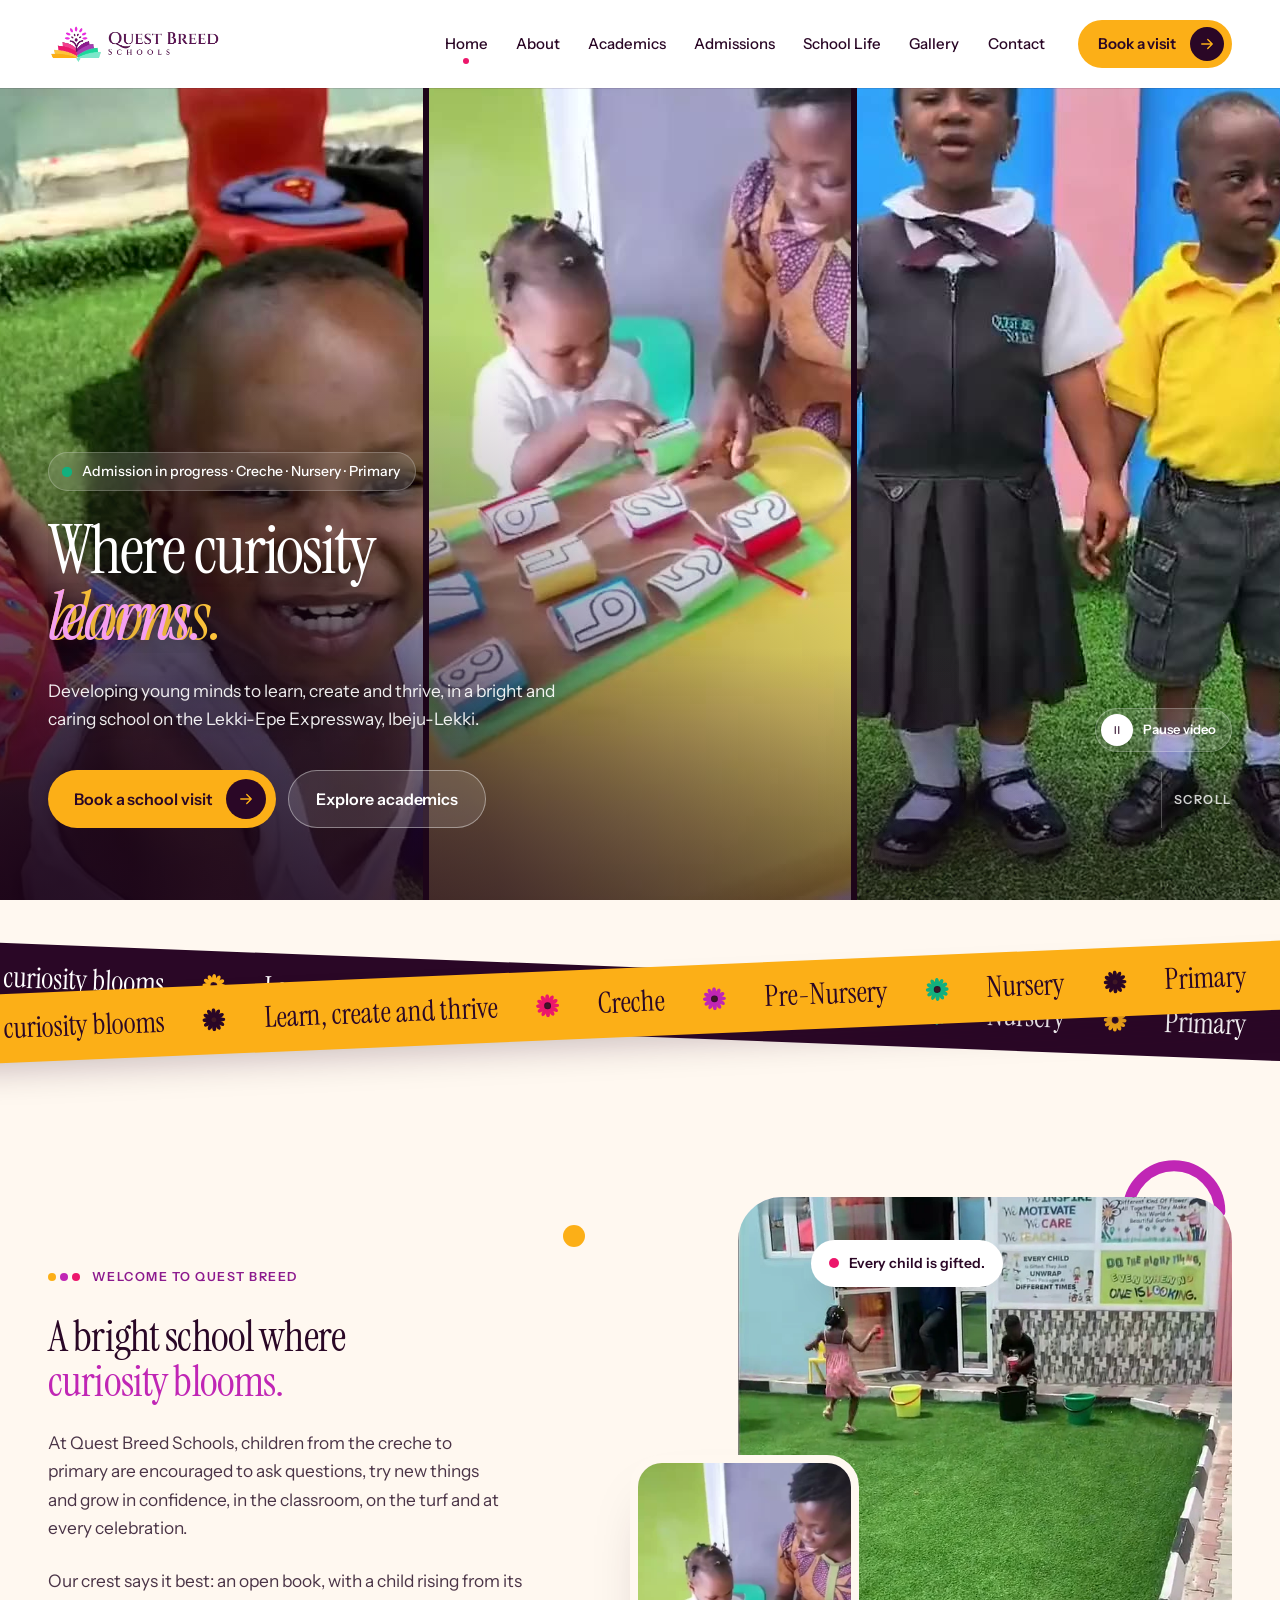
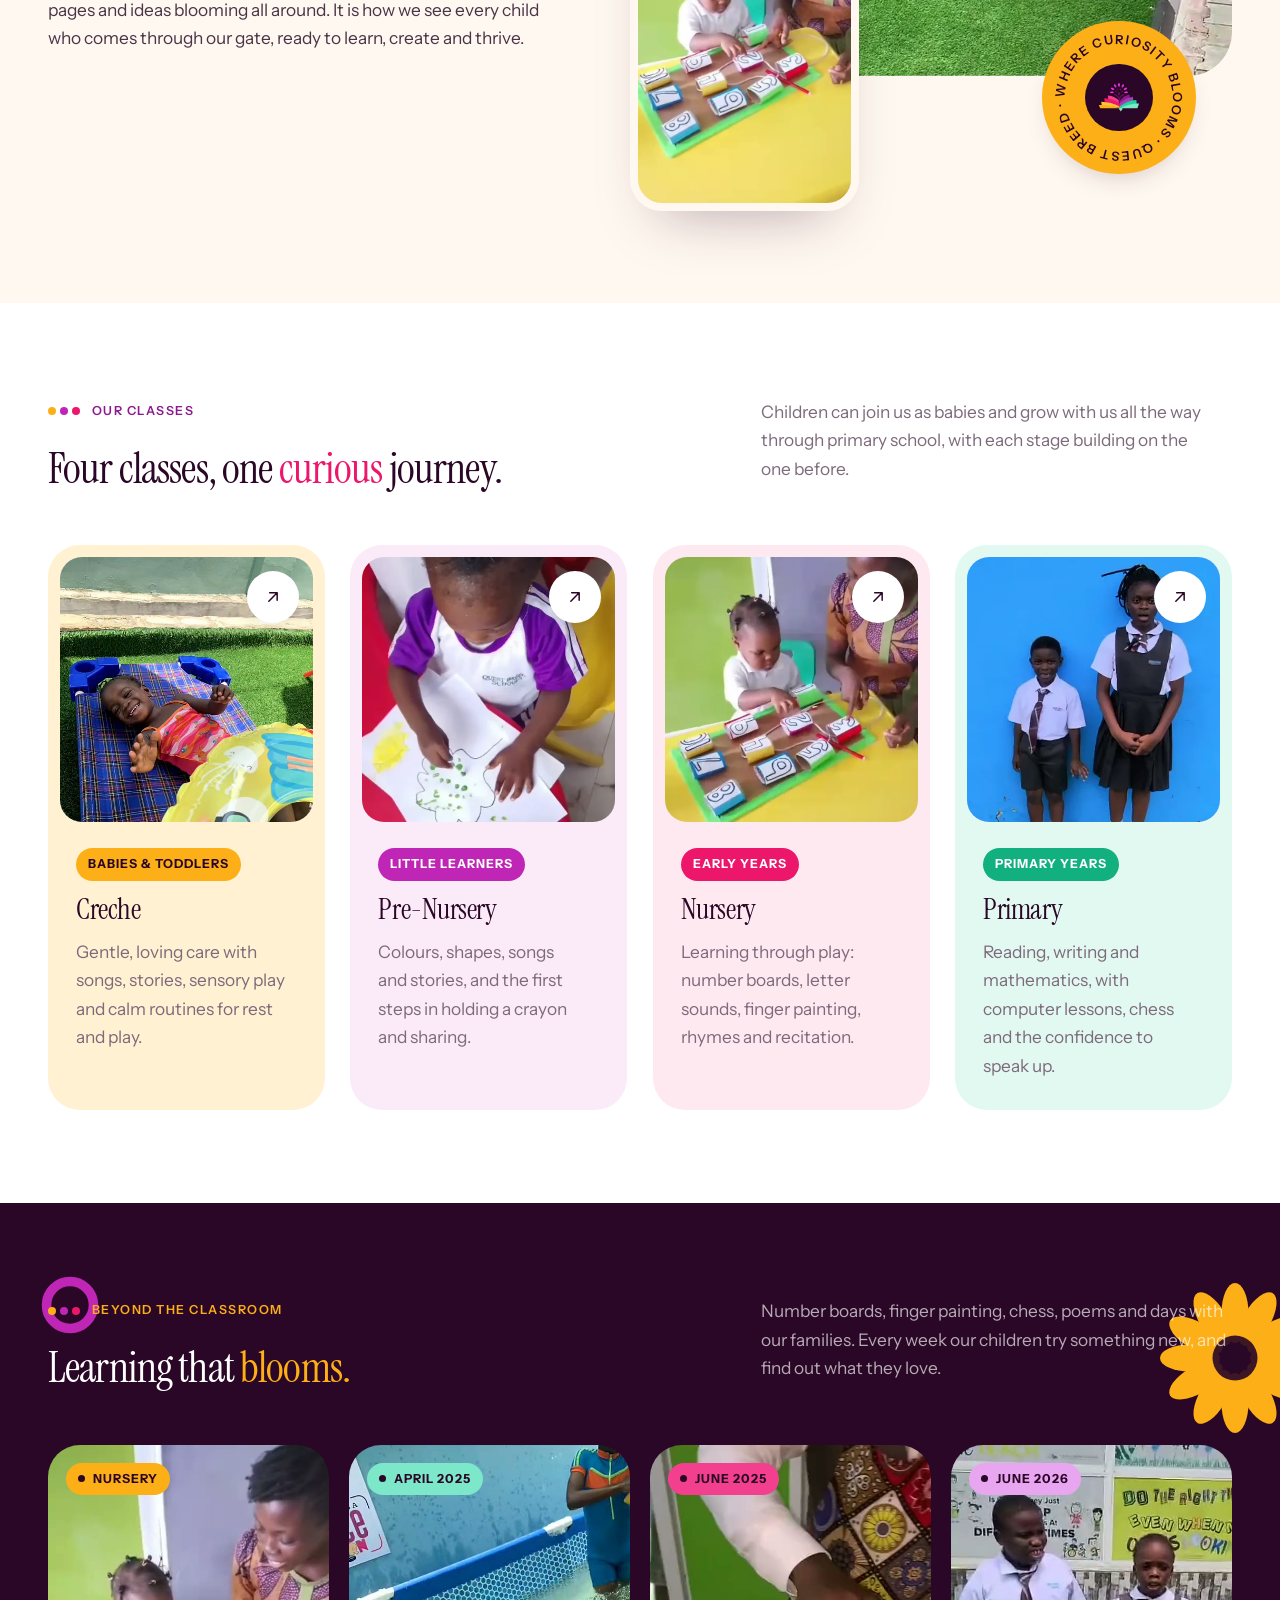
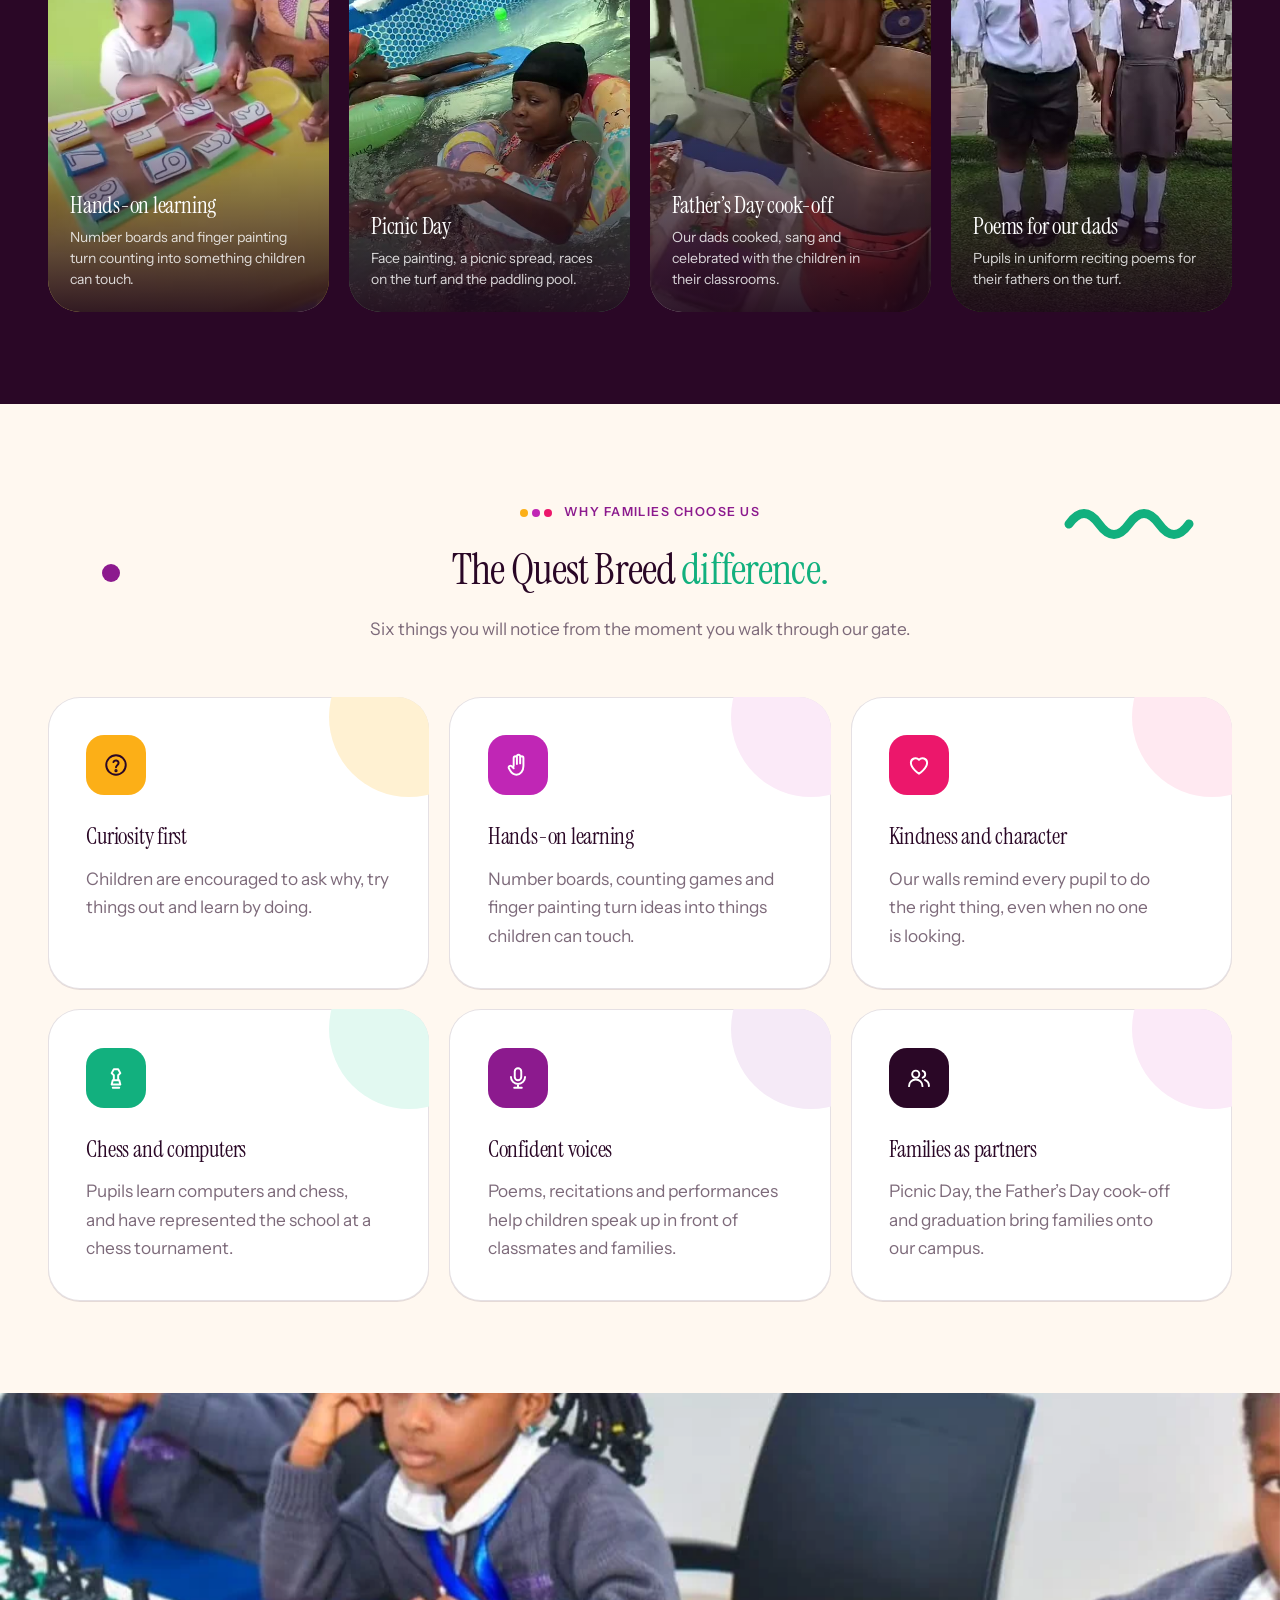
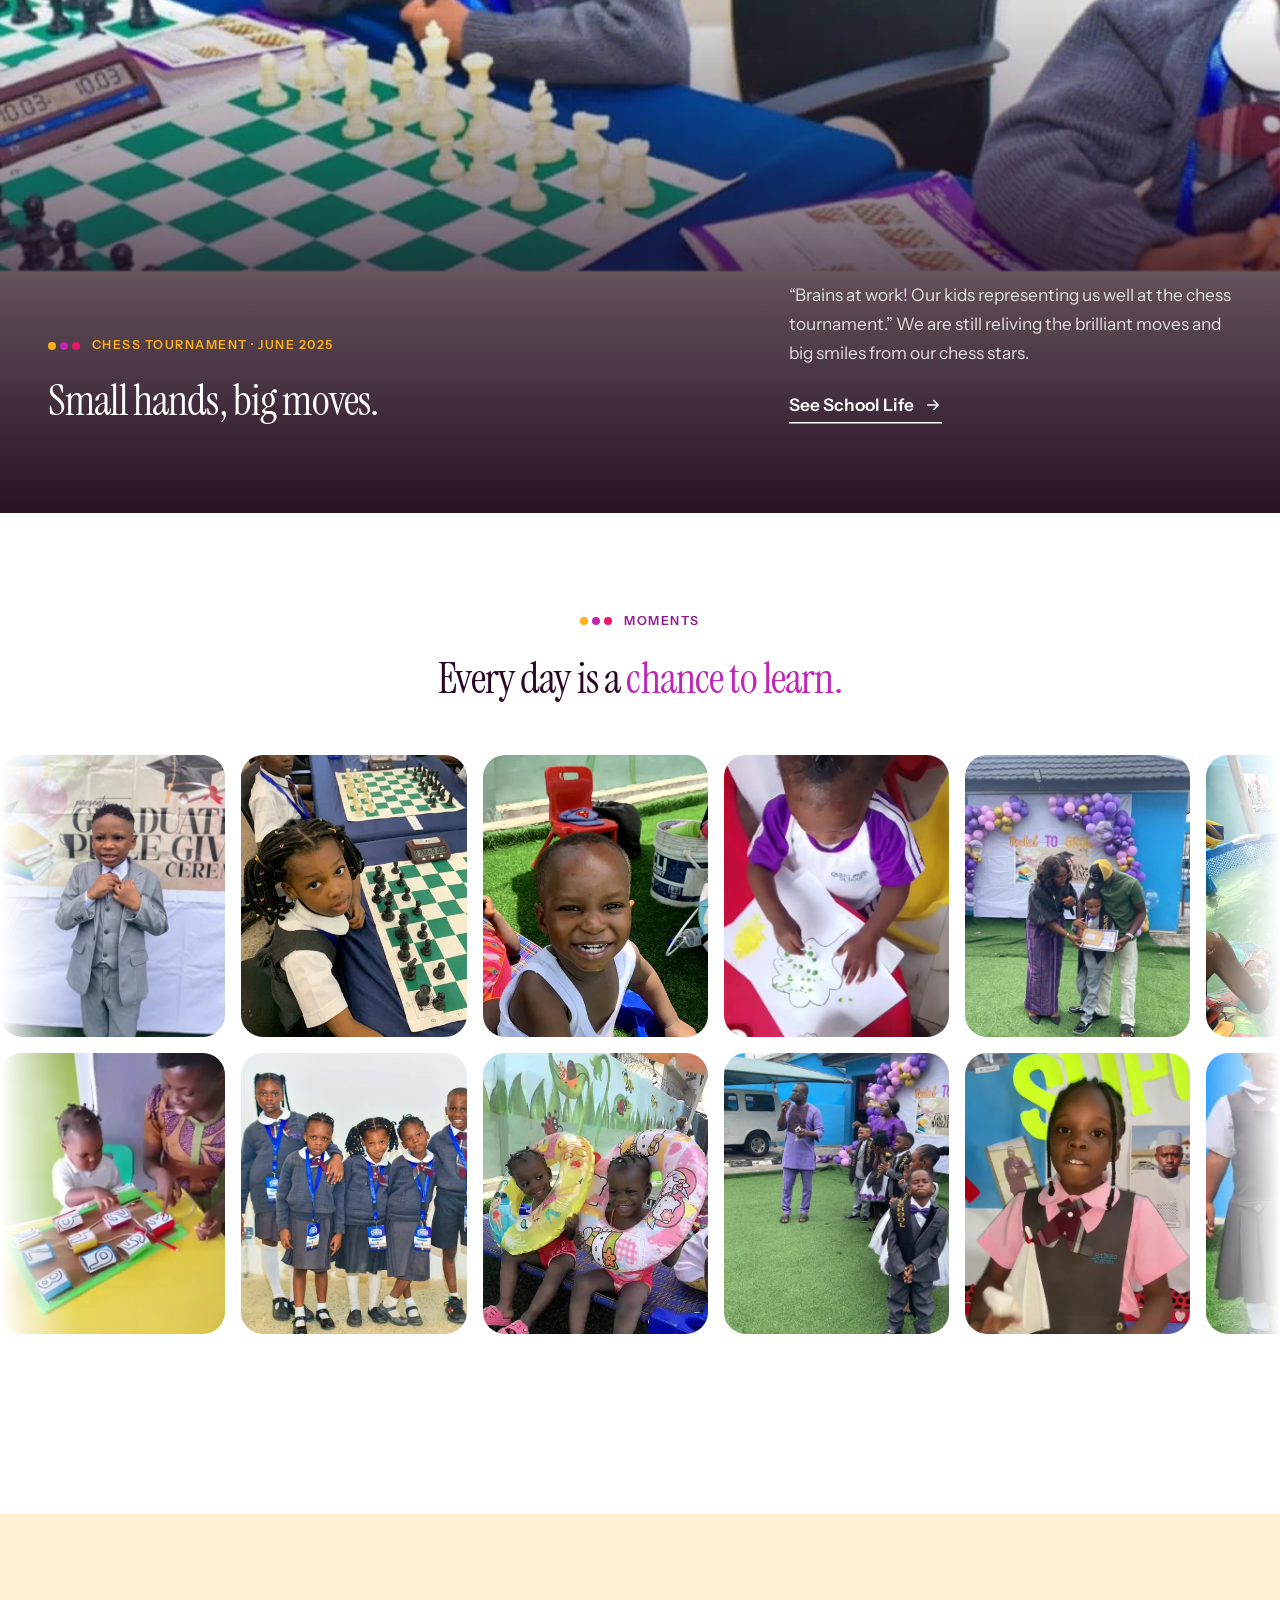
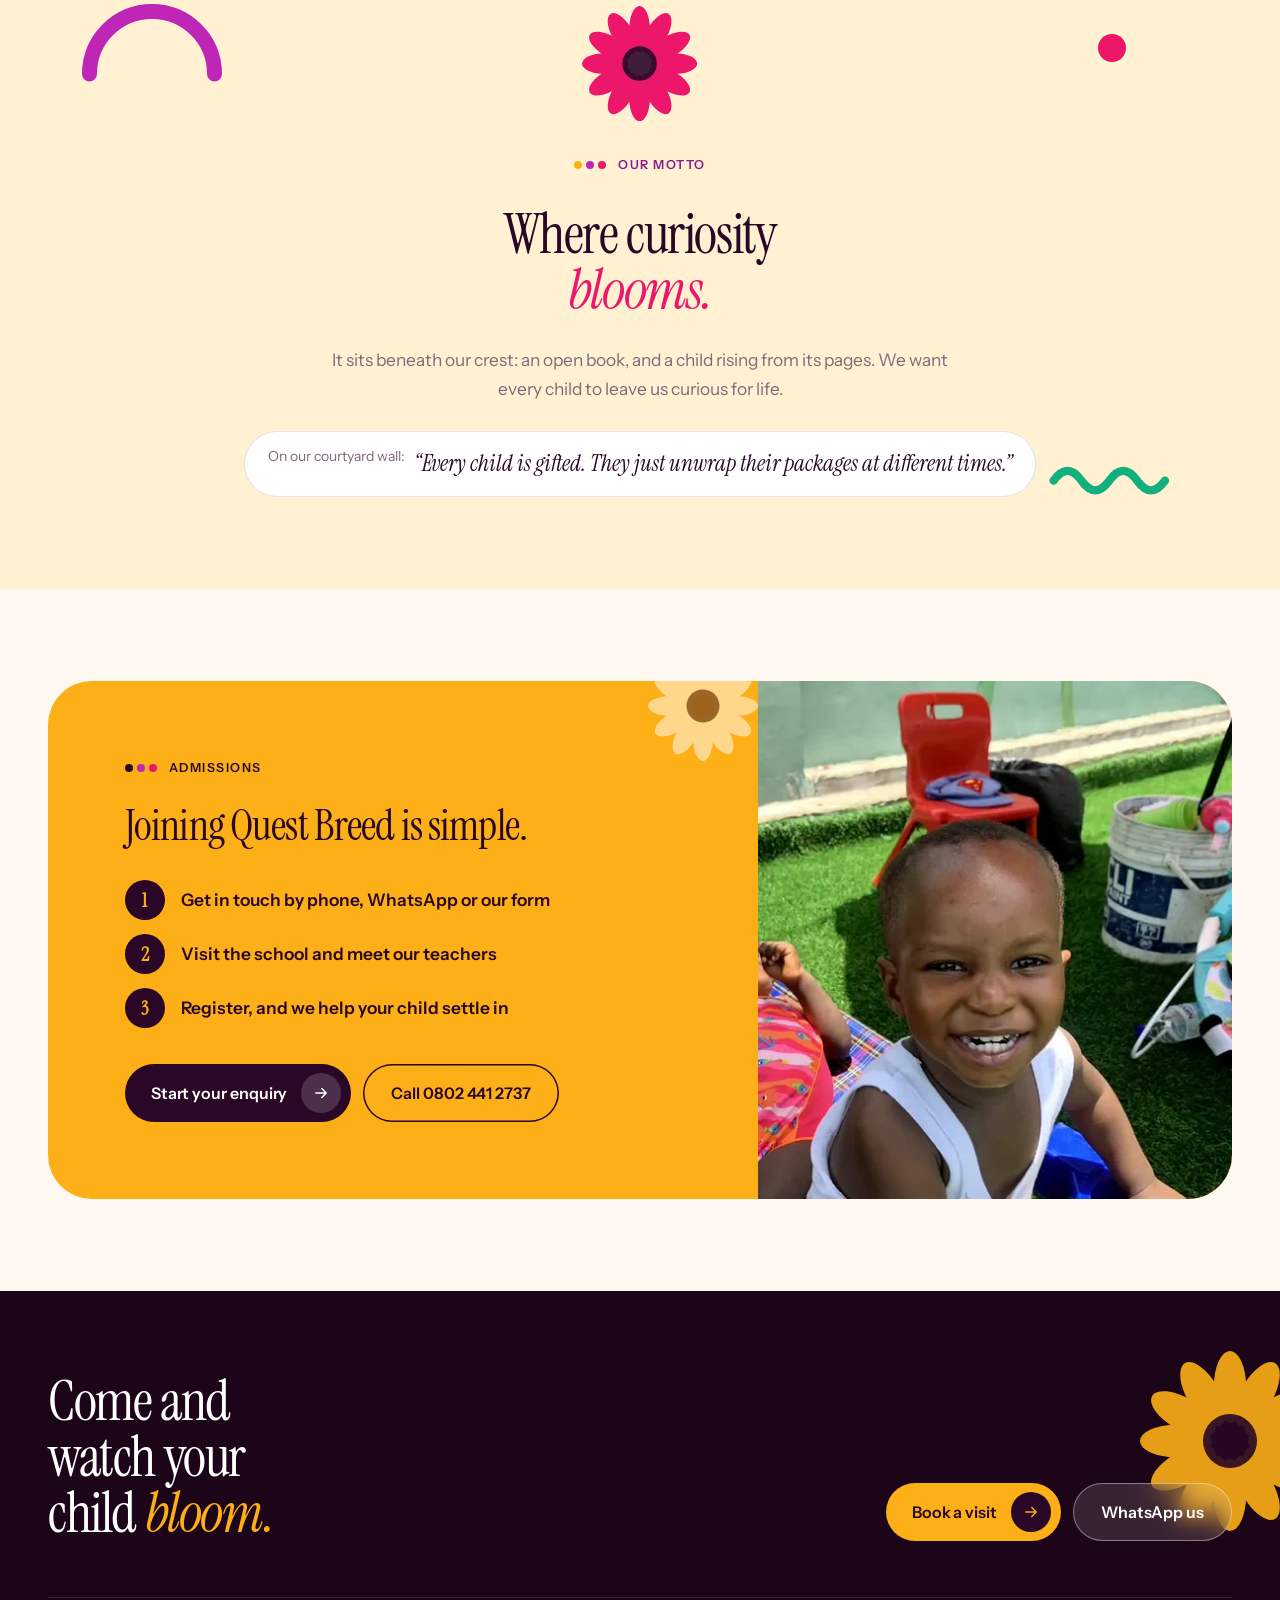
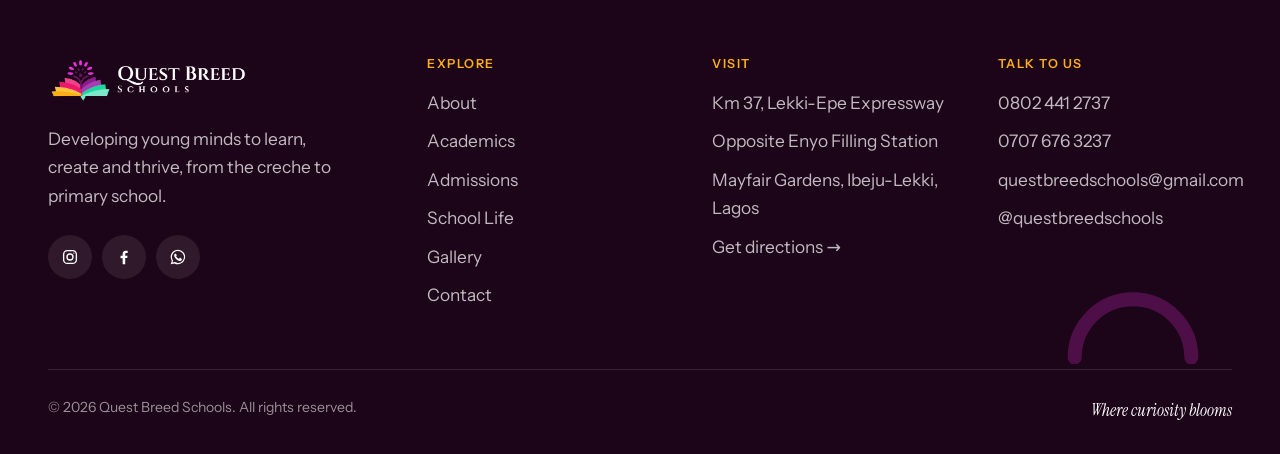
==== commit c694fa9c: "Rebuild Quest Breed site on the Karisbridge pattern Same page structure, components, motion and type" ====
--- a/index.html
+++ b/index.html
@@ -1,392 +1,341 @@
-<!doctype html>
-<html lang="en-NG">
+<!DOCTYPE html>
+<html lang="en-GB">
 <head>
-<meta charset="utf-8">
-<meta name="viewport" content="width=device-width, initial-scale=1, viewport-fit=cover">
-<title>Quest Breed Schools | Creche, Nursery and Primary School in Ibeju-Lekki</title>
-<meta name="description" content="Quest Breed Schools is a creche, nursery and primary school at Km 37, Lekki-Epe Expressway, Ibeju-Lekki, Lagos. Where curiosity blooms. Admission is in progress.">
-<meta name="theme-color" content="#2a0726">
-<meta property="og:type" content="website">
-<meta property="og:site_name" content="Quest Breed Schools">
-<meta property="og:title" content="Quest Breed Schools | Creche, Nursery and Primary School in Ibeju-Lekki">
-<meta property="og:description" content="Quest Breed Schools is a creche, nursery and primary school at Km 37, Lekki-Epe Expressway, Ibeju-Lekki, Lagos. Where curiosity blooms. Admission is in progress.">
-<meta property="og:image" content="assets/images/og-image.jpg">
-<meta name="twitter:card" content="summary_large_image">
-<link rel="icon" href="favicon.svg" type="image/svg+xml">
-<link rel="icon" href="favicon.png" type="image/png" sizes="64x64">
-<link rel="apple-touch-icon" href="apple-touch-icon.png">
-<link rel="manifest" href="site.webmanifest">
-<link rel="preload" href="assets/fonts/fraunces.woff2" as="font" type="font/woff2" crossorigin>
-<link rel="preload" href="assets/fonts/figtree.woff2" as="font" type="font/woff2" crossorigin>
-<link rel="stylesheet" href="assets/css/style.css">
-<script>document.documentElement.classList.add("js")</script>
-<script type="application/ld+json">{"@context":"https://schema.org","@type":"School","name":"Quest Breed Schools","slogan":"Where curiosity blooms","description":"Creche, pre-nursery, nursery and primary school on the Lekki-Epe Expressway, Ibeju, Lagos.","email":"questbreedschools@gmail.com","telephone":["+2348024412737","+2347076763237"],"address":{"@type":"PostalAddress","streetAddress":"Km 37, Lekki-Epe Expressway, opposite Enyo Filling Station, Mayfair Gardens","addressLocality":"Ibeju-Lekki","addressRegion":"Lagos","addressCountry":"NG"},"sameAs":["https://www.instagram.com/questbreedschools/","https://www.facebook.com/p/Quest-Breed-Schools-61564180782372/"]}</script>
+  <meta charset="utf-8">
+  <meta name="viewport" content="width=device-width, initial-scale=1, viewport-fit=cover">
+  <title>Quest Breed Schools | Creche, Nursery &amp; Primary School in Ibeju-Lekki, Lagos</title>
+  <meta name="description" content="Quest Breed Schools is a creche, nursery and primary school at Km 37, Lekki-Epe Expressway, Ibeju-Lekki, Lagos. Where curiosity blooms. Admission is in progress.">
+  <meta name="theme-color" content="#2a0726">
+  <meta property="og:type" content="website">
+  <meta property="og:site_name" content="Quest Breed Schools">
+  <meta property="og:title" content="Quest Breed Schools | Creche, Nursery &amp; Primary School in Ibeju-Lekki, Lagos">
+  <meta property="og:description" content="Quest Breed Schools is a creche, nursery and primary school at Km 37, Lekki-Epe Expressway, Ibeju-Lekki, Lagos. Where curiosity blooms. Admission is in progress.">
+  <meta property="og:image" content="assets/images/og-image.jpg">
+  <meta name="twitter:card" content="summary_large_image">
+  <link rel="icon" href="favicon.svg" type="image/svg+xml">
+  <link rel="icon" href="favicon.png" type="image/png">
+  <link rel="apple-touch-icon" href="apple-touch-icon.png">
+  <link rel="manifest" href="site.webmanifest">
+  <link rel="preload" href="assets/fonts/instrument-serif.woff2" as="font" type="font/woff2" crossorigin>
+  <link rel="preload" href="assets/fonts/instrument-sans.woff2" as="font" type="font/woff2" crossorigin>
+  <link rel="stylesheet" href="assets/css/style.css">
+  <script>document.documentElement.classList.add('js')</script>
+  <script type="application/ld+json">{"@context":"https://schema.org","@type":"School","name":"Quest Breed Schools","slogan":"Where curiosity blooms","email":"questbreedschools@gmail.com","telephone":["+2348024412737","+2347076763237"],"address":{"@type":"PostalAddress","streetAddress":"Km 37, Lekki-Epe Expressway, opposite Enyo Filling Station, Mayfair Gardens","addressLocality":"Ibeju-Lekki","addressRegion":"Lagos","addressCountry":"NG"},"sameAs":["https://www.instagram.com/questbreedschools/","https://www.facebook.com/p/Quest-Breed-Schools-61564180782372/"]}</script>
 </head>
 <body>
-<a class="skip" href="#main">Skip to content</a>
-<header class="site-header">
-  <div class="container header-inner">
-    <a class="brand" href="index.html" aria-label="Quest Breed Schools, home">
-      <img class="brand-mark" src="assets/logo/mark.svg" alt="" width="54" height="38">
-      <span class="brand-name"><b>Quest Breed Schools</b><small>Where curiosity blooms</small></span>
-    </a>
-    <nav class="nav" aria-label="Main">
-      <ul class="nav-links">
-        <li><a href="about.html">About</a></li>
-        <li><a href="learning.html">Learning</a></li>
-        <li><a href="school-life.html">School life</a></li>
-        <li><a href="gallery.html">Gallery</a></li>
-        <li><a href="admissions.html">Admissions</a></li>
-        <li><a href="contact.html">Contact</a></li>
+  <a class="skip" href="#main">Skip to content</a>
+
+  <header class="header header--over">
+    <div class="wrap">
+      <a class="logo" href="index.html" aria-label="Quest Breed Schools, home">
+        <img class="logo-dark" src="assets/images/logo.webp" alt="Quest Breed Schools" width="664" height="153">
+        <img class="logo-light" src="assets/images/logo-white.webp" alt="" width="664" height="153">
+      </a>
+      <nav class="nav" aria-label="Main">
+        <ul class="nav-links">
+          <li><a href="index.html" aria-current="page">Home</a></li>
+          <li><a href="about.html">About</a></li>
+          <li><a href="academics.html">Academics</a></li>
+          <li><a href="admissions.html">Admissions</a></li>
+          <li><a href="school-life.html">School Life</a></li>
+          <li><a href="gallery.html">Gallery</a></li>
+          <li><a href="contact.html">Contact</a></li>
+        </ul>
+        <a class="btn btn--sun btn--sm" href="admissions.html#enquire">Book a visit <span class="arrow"><svg width="18" height="18" viewBox="0 0 24 24" fill="none" stroke="currentColor" stroke-width="1.8" stroke-linecap="round" stroke-linejoin="round" aria-hidden="true"><path d="M5 12h14M13 6l6 6-6 6"/></svg></span></a>
+        <button class="burger" type="button" aria-expanded="false" aria-controls="menu"><span class="label-text">Menu</span><span class="lines" aria-hidden="true"></span></button>
+      </nav>
+    </div>
+  </header>
+
+  <div class="menu" id="menu" inert>
+    <nav aria-label="Mobile">
+      <ul class="menu-links">
+        <li><a href="index.html" style="--i:0" aria-current="page"><small>01</small>Home</a></li>
+        <li><a href="about.html" style="--i:1"><small>02</small>About</a></li>
+        <li><a href="academics.html" style="--i:2"><small>03</small>Academics</a></li>
+        <li><a href="admissions.html" style="--i:3"><small>04</small>Admissions</a></li>
+        <li><a href="school-life.html" style="--i:4"><small>05</small>School Life</a></li>
+        <li><a href="gallery.html" style="--i:5"><small>06</small>Gallery</a></li>
+        <li><a href="contact.html" style="--i:6"><small>07</small>Contact</a></li>
       </ul>
-      <a class="btn" href="admissions.html#enquire">Book a visit <svg class="arrow" viewBox="0 0 24 24" fill="none" stroke="currentColor" stroke-width="2" stroke-linecap="round" stroke-linejoin="round" aria-hidden="true"><path d="M5 12h14M13 6l6 6-6 6"/></svg></a>
-      <button class="menu-toggle" type="button" aria-expanded="false" aria-controls="mobile-menu" aria-label="Open menu"><span></span><span></span><span></span></button>
     </nav>
-  </div>
-</header>
-<div class="mobile-menu" id="mobile-menu" aria-hidden="true">
-  <ul>
-    <li><a href="index.html">Home</a></li>
-    <li><a href="about.html">About</a></li>
-    <li><a href="learning.html">Learning</a></li>
-    <li><a href="school-life.html">School life</a></li>
-    <li><a href="gallery.html">Gallery</a></li>
-    <li><a href="admissions.html">Admissions</a></li>
-    <li><a href="contact.html">Contact</a></li>
-  </ul>
-  <div class="mobile-menu-foot">
-    <a class="btn sun" href="admissions.html#enquire">Book a visit <svg class="arrow" viewBox="0 0 24 24" fill="none" stroke="currentColor" stroke-width="2" stroke-linecap="round" stroke-linejoin="round" aria-hidden="true"><path d="M5 12h14M13 6l6 6-6 6"/></svg></a>
-    <p><a href="tel:+2348024412737">0802 441 2737</a> &nbsp;·&nbsp; <a href="tel:+2347076763237">0707 676 3237</a><br>Km 37, Lekki-Epe Expressway, Mayfair Gardens, Ibeju, Lagos</p>
-  </div>
-</div>
-
-<main id="main">
-<section class="hero" aria-label="Welcome to Quest Breed Schools">
-  <div class="hero-wall" aria-hidden="true">
-    <div class="hero-col"><video data-src="assets/video/hero-play.mp4" poster="assets/video/hero-play.jpg" muted loop playsinline preload="none" aria-label="Pupils playing on Picnic Day"></video></div>
-    <div class="hero-col"><video data-src="assets/video/hero-learn.mp4" poster="assets/video/hero-learn.jpg" muted loop playsinline preload="none" aria-label="Nursery pupils learning with number boards and paint"></video></div>
-    <div class="hero-col"><video data-src="assets/video/hero-belong.mp4" poster="assets/video/hero-belong.jpg" muted loop playsinline preload="none" aria-label="Pupils in Quest Breed uniform"></video></div>
-    <div class="hero-col mobile-only"><video data-src="assets/video/hero-mobile.mp4" poster="assets/video/hero-mobile.jpg" muted loop playsinline preload="none" aria-label="Life at Quest Breed Schools"></video></div>
-  </div>
-  <div class="hero-shade"></div>
-  <div class="container hero-content">
-    <div class="hero-grid">
-      <div>
-        <p class="hero-status"><span class="pulse" aria-hidden="true"></span>Admission in progress: Creche, Nursery and Primary</p>
-        <h1><span class="line"><span>Where curiosity</span></span><span class="line"><span><span class="rotator" aria-label="blooms"><span class="is-in" aria-hidden="true">blooms.</span><span aria-hidden="true">learns.</span><span aria-hidden="true">creates.</span><span aria-hidden="true">thrives.</span></span></span></span></h1>
-        <p class="hero-text">A creche, nursery and primary school on the Lekki-Epe Expressway, developing young minds to learn, create and thrive.</p>
-        <div class="hero-actions">
-          <a class="btn" href="admissions.html#enquire">Book a visit <svg class="arrow" viewBox="0 0 24 24" fill="none" stroke="currentColor" stroke-width="2" stroke-linecap="round" stroke-linejoin="round" aria-hidden="true"><path d="M5 12h14M13 6l6 6-6 6"/></svg></a>
-          <a class="btn ghost" href="school-life.html"><span class="play"><svg viewBox="0 0 12 14" aria-hidden="true"><path fill="currentColor" d="M0 0l12 7-12 7z"/></svg></span>See school life</a>
-        </div>
-      </div>
-      <a class="badge" href="admissions.html" aria-label="Admission is in progress. Read about admissions">
-        <svg class="ring" viewBox="0 0 200 200" aria-hidden="true"><defs><path id="ring-path" d="M100 100m-80 0a80 80 0 1 1 160 0a80 80 0 1 1-160 0"/></defs><text><textPath href="#ring-path" textLength="498" lengthAdjust="spacing">Admission in progress • Creche • Nursery • Primary •</textPath></text></svg>
-        <img src="assets/logo/mark.svg" alt="" width="80" height="56">
-      </a>
+    <div class="menu-foot">
+      <a class="btn btn--sun" href="admissions.html#enquire">Book a visit <span class="arrow"><svg width="18" height="18" viewBox="0 0 24 24" fill="none" stroke="currentColor" stroke-width="1.8" stroke-linecap="round" stroke-linejoin="round" aria-hidden="true"><path d="M5 12h14M13 6l6 6-6 6"/></svg></span></a>
+      <p>Km 37, Lekki-Epe Expressway, Mayfair Gardens, <span class="nowrap">Ibeju-Lekki</span>, Lagos<br><a href="tel:+2348024412737">0802 441 2737</a> &middot; <a href="tel:+2347076763237">0707 676 3237</a></p>
     </div>
   </div>
-  <div class="scroll-cue" aria-hidden="true"></div>
-</section>
-
-<div class="ribbons" aria-hidden="true">
-  <div class="ribbon"><div class="ribbon-track" aria-hidden="true"><span>Creche<svg viewBox="0 0 20 20" aria-hidden="true"><ellipse cx="10" cy="10" rx="5" ry="9" fill="#fcaf17" transform="rotate(30 10 10)"/></svg></span><span>Pre-Nursery<svg viewBox="0 0 20 20" aria-hidden="true"><ellipse cx="10" cy="10" rx="5" ry="9" fill="#ec176b" transform="rotate(30 10 10)"/></svg></span><span>Nursery<svg viewBox="0 0 20 20" aria-hidden="true"><ellipse cx="10" cy="10" rx="5" ry="9" fill="#e526d8" transform="rotate(30 10 10)"/></svg></span><span>Primary<svg viewBox="0 0 20 20" aria-hidden="true"><ellipse cx="10" cy="10" rx="5" ry="9" fill="#7de7ca" transform="rotate(30 10 10)"/></svg></span><span>Chess<svg viewBox="0 0 20 20" aria-hidden="true"><ellipse cx="10" cy="10" rx="5" ry="9" fill="#17c98f" transform="rotate(30 10 10)"/></svg></span><span>Picnic Day<svg viewBox="0 0 20 20" aria-hidden="true"><ellipse cx="10" cy="10" rx="5" ry="9" fill="#fcaf17" transform="rotate(30 10 10)"/></svg></span><span>Finger painting<svg viewBox="0 0 20 20" aria-hidden="true"><ellipse cx="10" cy="10" rx="5" ry="9" fill="#ec176b" transform="rotate(30 10 10)"/></svg></span><span>Water play<svg viewBox="0 0 20 20" aria-hidden="true"><ellipse cx="10" cy="10" rx="5" ry="9" fill="#e526d8" transform="rotate(30 10 10)"/></svg></span><span>Recitation<svg viewBox="0 0 20 20" aria-hidden="true"><ellipse cx="10" cy="10" rx="5" ry="9" fill="#7de7ca" transform="rotate(30 10 10)"/></svg></span><span>Computer lessons<svg viewBox="0 0 20 20" aria-hidden="true"><ellipse cx="10" cy="10" rx="5" ry="9" fill="#17c98f" transform="rotate(30 10 10)"/></svg></span><span>Prize-giving<svg viewBox="0 0 20 20" aria-hidden="true"><ellipse cx="10" cy="10" rx="5" ry="9" fill="#fcaf17" transform="rotate(30 10 10)"/></svg></span></div><div class="ribbon-track" aria-hidden="true"><span>Creche<svg viewBox="0 0 20 20" aria-hidden="true"><ellipse cx="10" cy="10" rx="5" ry="9" fill="#fcaf17" transform="rotate(30 10 10)"/></svg></span><span>Pre-Nursery<svg viewBox="0 0 20 20" aria-hidden="true"><ellipse cx="10" cy="10" rx="5" ry="9" fill="#ec176b" transform="rotate(30 10 10)"/></svg></span><span>Nursery<svg viewBox="0 0 20 20" aria-hidden="true"><ellipse cx="10" cy="10" rx="5" ry="9" fill="#e526d8" transform="rotate(30 10 10)"/></svg></span><span>Primary<svg viewBox="0 0 20 20" aria-hidden="true"><ellipse cx="10" cy="10" rx="5" ry="9" fill="#7de7ca" transform="rotate(30 10 10)"/></svg></span><span>Chess<svg viewBox="0 0 20 20" aria-hidden="true"><ellipse cx="10" cy="10" rx="5" ry="9" fill="#17c98f" transform="rotate(30 10 10)"/></svg></span><span>Picnic Day<svg viewBox="0 0 20 20" aria-hidden="true"><ellipse cx="10" cy="10" rx="5" ry="9" fill="#fcaf17" transform="rotate(30 10 10)"/></svg></span><span>Finger painting<svg viewBox="0 0 20 20" aria-hidden="true"><ellipse cx="10" cy="10" rx="5" ry="9" fill="#ec176b" transform="rotate(30 10 10)"/></svg></span><span>Water play<svg viewBox="0 0 20 20" aria-hidden="true"><ellipse cx="10" cy="10" rx="5" ry="9" fill="#e526d8" transform="rotate(30 10 10)"/></svg></span><span>Recitation<svg viewBox="0 0 20 20" aria-hidden="true"><ellipse cx="10" cy="10" rx="5" ry="9" fill="#7de7ca" transform="rotate(30 10 10)"/></svg></span><span>Computer lessons<svg viewBox="0 0 20 20" aria-hidden="true"><ellipse cx="10" cy="10" rx="5" ry="9" fill="#17c98f" transform="rotate(30 10 10)"/></svg></span><span>Prize-giving<svg viewBox="0 0 20 20" aria-hidden="true"><ellipse cx="10" cy="10" rx="5" ry="9" fill="#fcaf17" transform="rotate(30 10 10)"/></svg></span></div></div>
-  <div class="ribbon alt"><div class="ribbon-track" aria-hidden="true"><span>Prize-giving<svg viewBox="0 0 20 20" aria-hidden="true"><ellipse cx="10" cy="10" rx="5" ry="9" fill="#5a1452" transform="rotate(30 10 10)"/></svg></span><span>Computer lessons<svg viewBox="0 0 20 20" aria-hidden="true"><ellipse cx="10" cy="10" rx="5" ry="9" fill="#ec176b" transform="rotate(30 10 10)"/></svg></span><span>Recitation<svg viewBox="0 0 20 20" aria-hidden="true"><ellipse cx="10" cy="10" rx="5" ry="9" fill="#8c1a8e" transform="rotate(30 10 10)"/></svg></span><span>Water play<svg viewBox="0 0 20 20" aria-hidden="true"><ellipse cx="10" cy="10" rx="5" ry="9" fill="#5a1452" transform="rotate(30 10 10)"/></svg></span><span>Finger painting<svg viewBox="0 0 20 20" aria-hidden="true"><ellipse cx="10" cy="10" rx="5" ry="9" fill="#ec176b" transform="rotate(30 10 10)"/></svg></span><span>Picnic Day<svg viewBox="0 0 20 20" aria-hidden="true"><ellipse cx="10" cy="10" rx="5" ry="9" fill="#8c1a8e" transform="rotate(30 10 10)"/></svg></span><span>Chess<svg viewBox="0 0 20 20" aria-hidden="true"><ellipse cx="10" cy="10" rx="5" ry="9" fill="#5a1452" transform="rotate(30 10 10)"/></svg></span><span>Primary<svg viewBox="0 0 20 20" aria-hidden="true"><ellipse cx="10" cy="10" rx="5" ry="9" fill="#ec176b" transform="rotate(30 10 10)"/></svg></span><span>Nursery<svg viewBox="0 0 20 20" aria-hidden="true"><ellipse cx="10" cy="10" rx="5" ry="9" fill="#8c1a8e" transform="rotate(30 10 10)"/></svg></span><span>Pre-Nursery<svg viewBox="0 0 20 20" aria-hidden="true"><ellipse cx="10" cy="10" rx="5" ry="9" fill="#5a1452" transform="rotate(30 10 10)"/></svg></span><span>Creche<svg viewBox="0 0 20 20" aria-hidden="true"><ellipse cx="10" cy="10" rx="5" ry="9" fill="#ec176b" transform="rotate(30 10 10)"/></svg></span></div><div class="ribbon-track" aria-hidden="true"><span>Prize-giving<svg viewBox="0 0 20 20" aria-hidden="true"><ellipse cx="10" cy="10" rx="5" ry="9" fill="#5a1452" transform="rotate(30 10 10)"/></svg></span><span>Computer lessons<svg viewBox="0 0 20 20" aria-hidden="true"><ellipse cx="10" cy="10" rx="5" ry="9" fill="#ec176b" transform="rotate(30 10 10)"/></svg></span><span>Recitation<svg viewBox="0 0 20 20" aria-hidden="true"><ellipse cx="10" cy="10" rx="5" ry="9" fill="#8c1a8e" transform="rotate(30 10 10)"/></svg></span><span>Water play<svg viewBox="0 0 20 20" aria-hidden="true"><ellipse cx="10" cy="10" rx="5" ry="9" fill="#5a1452" transform="rotate(30 10 10)"/></svg></span><span>Finger painting<svg viewBox="0 0 20 20" aria-hidden="true"><ellipse cx="10" cy="10" rx="5" ry="9" fill="#ec176b" transform="rotate(30 10 10)"/></svg></span><span>Picnic Day<svg viewBox="0 0 20 20" aria-hidden="true"><ellipse cx="10" cy="10" rx="5" ry="9" fill="#8c1a8e" transform="rotate(30 10 10)"/></svg></span><span>Chess<svg viewBox="0 0 20 20" aria-hidden="true"><ellipse cx="10" cy="10" rx="5" ry="9" fill="#5a1452" transform="rotate(30 10 10)"/></svg></span><span>Primary<svg viewBox="0 0 20 20" aria-hidden="true"><ellipse cx="10" cy="10" rx="5" ry="9" fill="#ec176b" transform="rotate(30 10 10)"/></svg></span><span>Nursery<svg viewBox="0 0 20 20" aria-hidden="true"><ellipse cx="10" cy="10" rx="5" ry="9" fill="#8c1a8e" transform="rotate(30 10 10)"/></svg></span><span>Pre-Nursery<svg viewBox="0 0 20 20" aria-hidden="true"><ellipse cx="10" cy="10" rx="5" ry="9" fill="#5a1452" transform="rotate(30 10 10)"/></svg></span><span>Creche<svg viewBox="0 0 20 20" aria-hidden="true"><ellipse cx="10" cy="10" rx="5" ry="9" fill="#ec176b" transform="rotate(30 10 10)"/></svg></span></div></div>
-</div>
-
-<section class="section intro" aria-labelledby="intro-title">
-  <div class="petal-field" data-petals="9" aria-hidden="true"></div>
-  <div class="container intro-grid">
-    <div>
-      <p class="kicker"><svg viewBox="0 0 20 20" aria-hidden="true"><ellipse cx="10" cy="10" rx="5" ry="9" fill="#e526d8" transform="rotate(30 10 10)"/></svg>Welcome to Quest Breed</p>
-      <h2 class="sr-only" id="intro-title">About Quest Breed Schools</h2>
-      <p class="statement">Quest Breed Schools is a creche, nursery and primary school in Ibeju, Lagos. Like the open book on our crest, we help every child <em>learn</em>, <em>create</em> and <em>thrive</em>, one bright page at a time.</p>
-      <dl class="intro-meta reveal">
-        <div><dt>Classes</dt><dd>Creche to Primary</dd></div>
-        <div><dt>Find us</dt><dd>Km 37, Lekki-Epe Expressway</dd></div>
-        <div><dt>Admission</dt><dd>In progress</dd></div>
-      </dl>
-      <p class="reveal" style="margin-top:30px"><a class="text-link" href="about.html">Get to know us <svg class="arrow" viewBox="0 0 24 24" fill="none" stroke="currentColor" stroke-width="2" stroke-linecap="round" stroke-linejoin="round" aria-hidden="true"><path d="M5 12h14M13 6l6 6-6 6"/></svg></a></p>
+
+  <main id="main">
+
+    <section class="hero" aria-label="Welcome">
+      <div class="hero-media">
+        <figure><video data-auto muted loop playsinline preload="none" poster="assets/video/hero-play.jpg" width="540" height="900" aria-label="Pupils playing on Picnic Day"><source src="assets/video/hero-play.mp4" type="video/mp4"></video></figure>
+        <figure><video data-auto muted loop playsinline preload="none" poster="assets/video/hero-learn.jpg" width="540" height="900" aria-label="Nursery pupils learning with number boards and paint"><source src="assets/video/hero-learn.mp4" type="video/mp4"></video></figure>
+        <figure><video data-auto muted loop playsinline preload="none" poster="assets/video/hero-belong.jpg" width="540" height="900" aria-label="Pupils in Quest Breed uniform"><source src="assets/video/hero-belong.mp4" type="video/mp4"></video></figure>
+      </div>
+      <div class="hero-content">
+        <div class="wrap hero-grid">
+          <div>
+            <p class="hero-tag"><span class="pulse"></span><span>Admission in progress &middot; Creche &middot; Nursery &middot; Primary</span></p>
+            <h1>
+              <span class="line"><span style="--i:0">Where curiosity</span></span>
+              <span class="line"><span style="--i:1"><span class="rotator" aria-hidden="true"><span style="--c:#fdc43c">blooms.</span><span style="--c:#f59ef0">learns.</span><span style="--c:#ff8fb8">creates.</span><span style="--c:#7de7ca">thrives.</span><span style="--c:#fdc43c">grows.</span></span><span class="sr">blooms, learns, creates, thrives and grows.</span></span></span>
+            </h1>
+            <p class="hero-sub">Developing young minds to learn, create and thrive, in a bright and caring school on the Lekki-Epe Expressway, <span class="nowrap">Ibeju-Lekki</span>.</p>
+            <div class="btn-row">
+              <a class="btn btn--sun" href="admissions.html#enquire">Book a school visit <span class="arrow"><svg width="18" height="18" viewBox="0 0 24 24" fill="none" stroke="currentColor" stroke-width="1.8" stroke-linecap="round" stroke-linejoin="round" aria-hidden="true"><path d="M5 12h14M13 6l6 6-6 6"/></svg></span></a>
+              <a class="btn btn--glass btn--plain" href="academics.html">Explore academics</a>
+            </div>
+          </div>
+          <div class="hero-aside">
+            <button class="video-toggle" type="button" aria-pressed="false"><span class="ico"><span class="pause"><svg width="14" height="14" viewBox="0 0 24 24" fill="none" stroke="currentColor" stroke-width="1.8" stroke-linecap="round" stroke-linejoin="round" aria-hidden="true"><path d="M9 6v12M15 6v12"/></svg></span><span class="play"><svg width="14" height="14" viewBox="0 0 24 24" aria-hidden="true"><path fill="currentColor" d="M8 5.5v13l11-6.5z"/></svg></span></span><span class="toggle-text">Pause video</span></button>
+            <p class="scroll-cue"><span></span>Scroll</p>
+          </div>
+        </div>
+      </div>
+    </section>
+
+    <div class="ribbons">
+      <div class="ribbon ribbon--sky" aria-hidden="true"><div class="ribbon-track"><span>Where curiosity blooms</span><svg viewBox="0 0 100 100" aria-hidden="true"><g fill="#fcaf17"><ellipse cx="50" cy="20" rx="9" ry="20" transform="rotate(0 50 50)"/><ellipse cx="50" cy="20" rx="9" ry="20" transform="rotate(30 50 50)"/><ellipse cx="50" cy="20" rx="9" ry="20" transform="rotate(60 50 50)"/><ellipse cx="50" cy="20" rx="9" ry="20" transform="rotate(90 50 50)"/><ellipse cx="50" cy="20" rx="9" ry="20" transform="rotate(120 50 50)"/><ellipse cx="50" cy="20" rx="9" ry="20" transform="rotate(150 50 50)"/><ellipse cx="50" cy="20" rx="9" ry="20" transform="rotate(180 50 50)"/><ellipse cx="50" cy="20" rx="9" ry="20" transform="rotate(210 50 50)"/><ellipse cx="50" cy="20" rx="9" ry="20" transform="rotate(240 50 50)"/><ellipse cx="50" cy="20" rx="9" ry="20" transform="rotate(270 50 50)"/><ellipse cx="50" cy="20" rx="9" ry="20" transform="rotate(300 50 50)"/><ellipse cx="50" cy="20" rx="9" ry="20" transform="rotate(330 50 50)"/></g><circle cx="50" cy="50" r="15" fill="#2a0726" opacity=".9"/></svg><span>Learn, create and thrive</span><svg viewBox="0 0 100 100" aria-hidden="true"><g fill="#7de7ca"><ellipse cx="50" cy="20" rx="9" ry="20" transform="rotate(0 50 50)"/><ellipse cx="50" cy="20" rx="9" ry="20" transform="rotate(30 50 50)"/><ellipse cx="50" cy="20" rx="9" ry="20" transform="rotate(60 50 50)"/><ellipse cx="50" cy="20" rx="9" ry="20" transform="rotate(90 50 50)"/><ellipse cx="50" cy="20" rx="9" ry="20" transform="rotate(120 50 50)"/><ellipse cx="50" cy="20" rx="9" ry="20" transform="rotate(150 50 50)"/><ellipse cx="50" cy="20" rx="9" ry="20" transform="rotate(180 50 50)"/><ellipse cx="50" cy="20" rx="9" ry="20" transform="rotate(210 50 50)"/><ellipse cx="50" cy="20" rx="9" ry="20" transform="rotate(240 50 50)"/><ellipse cx="50" cy="20" rx="9" ry="20" transform="rotate(270 50 50)"/><ellipse cx="50" cy="20" rx="9" ry="20" transform="rotate(300 50 50)"/><ellipse cx="50" cy="20" rx="9" ry="20" transform="rotate(330 50 50)"/></g><circle cx="50" cy="50" r="15" fill="#2a0726" opacity=".9"/></svg><span>Creche</span><svg viewBox="0 0 100 100" aria-hidden="true"><g fill="#f2408f"><ellipse cx="50" cy="20" rx="9" ry="20" transform="rotate(0 50 50)"/><ellipse cx="50" cy="20" rx="9" ry="20" transform="rotate(30 50 50)"/><ellipse cx="50" cy="20" rx="9" ry="20" transform="rotate(60 50 50)"/><ellipse cx="50" cy="20" rx="9" ry="20" transform="rotate(90 50 50)"/><ellipse cx="50" cy="20" rx="9" ry="20" transform="rotate(120 50 50)"/><ellipse cx="50" cy="20" rx="9" ry="20" transform="rotate(150 50 50)"/><ellipse cx="50" cy="20" rx="9" ry="20" transform="rotate(180 50 50)"/><ellipse cx="50" cy="20" rx="9" ry="20" transform="rotate(210 50 50)"/><ellipse cx="50" cy="20" rx="9" ry="20" transform="rotate(240 50 50)"/><ellipse cx="50" cy="20" rx="9" ry="20" transform="rotate(270 50 50)"/><ellipse cx="50" cy="20" rx="9" ry="20" transform="rotate(300 50 50)"/><ellipse cx="50" cy="20" rx="9" ry="20" transform="rotate(330 50 50)"/></g><circle cx="50" cy="50" r="15" fill="#2a0726" opacity=".9"/></svg><span>Pre-Nursery</span><svg viewBox="0 0 100 100" aria-hidden="true"><g fill="#12b07e"><ellipse cx="50" cy="20" rx="9" ry="20" transform="rotate(0 50 50)"/><ellipse cx="50" cy="20" rx="9" ry="20" transform="rotate(30 50 50)"/><ellipse cx="50" cy="20" rx="9" ry="20" transform="rotate(60 50 50)"/><ellipse cx="50" cy="20" rx="9" ry="20" transform="rotate(90 50 50)"/><ellipse cx="50" cy="20" rx="9" ry="20" transform="rotate(120 50 50)"/><ellipse cx="50" cy="20" rx="9" ry="20" transform="rotate(150 50 50)"/><ellipse cx="50" cy="20" rx="9" ry="20" transform="rotate(180 50 50)"/><ellipse cx="50" cy="20" rx="9" ry="20" transform="rotate(210 50 50)"/><ellipse cx="50" cy="20" rx="9" ry="20" transform="rotate(240 50 50)"/><ellipse cx="50" cy="20" rx="9" ry="20" transform="rotate(270 50 50)"/><ellipse cx="50" cy="20" rx="9" ry="20" transform="rotate(300 50 50)"/><ellipse cx="50" cy="20" rx="9" ry="20" transform="rotate(330 50 50)"/></g><circle cx="50" cy="50" r="15" fill="#2a0726" opacity=".9"/></svg><span>Nursery</span><svg viewBox="0 0 100 100" aria-hidden="true"><g fill="#fcaf17"><ellipse cx="50" cy="20" rx="9" ry="20" transform="rotate(0 50 50)"/><ellipse cx="50" cy="20" rx="9" ry="20" transform="rotate(30 50 50)"/><ellipse cx="50" cy="20" rx="9" ry="20" transform="rotate(60 50 50)"/><ellipse cx="50" cy="20" rx="9" ry="20" transform="rotate(90 50 50)"/><ellipse cx="50" cy="20" rx="9" ry="20" transform="rotate(120 50 50)"/><ellipse cx="50" cy="20" rx="9" ry="20" transform="rotate(150 50 50)"/><ellipse cx="50" cy="20" rx="9" ry="20" transform="rotate(180 50 50)"/><ellipse cx="50" cy="20" rx="9" ry="20" transform="rotate(210 50 50)"/><ellipse cx="50" cy="20" rx="9" ry="20" transform="rotate(240 50 50)"/><ellipse cx="50" cy="20" rx="9" ry="20" transform="rotate(270 50 50)"/><ellipse cx="50" cy="20" rx="9" ry="20" transform="rotate(300 50 50)"/><ellipse cx="50" cy="20" rx="9" ry="20" transform="rotate(330 50 50)"/></g><circle cx="50" cy="50" r="15" fill="#2a0726" opacity=".9"/></svg><span>Primary</span><svg viewBox="0 0 100 100" aria-hidden="true"><g fill="#7de7ca"><ellipse cx="50" cy="20" rx="9" ry="20" transform="rotate(0 50 50)"/><ellipse cx="50" cy="20" rx="9" ry="20" transform="rotate(30 50 50)"/><ellipse cx="50" cy="20" rx="9" ry="20" transform="rotate(60 50 50)"/><ellipse cx="50" cy="20" rx="9" ry="20" transform="rotate(90 50 50)"/><ellipse cx="50" cy="20" rx="9" ry="20" transform="rotate(120 50 50)"/><ellipse cx="50" cy="20" rx="9" ry="20" transform="rotate(150 50 50)"/><ellipse cx="50" cy="20" rx="9" ry="20" transform="rotate(180 50 50)"/><ellipse cx="50" cy="20" rx="9" ry="20" transform="rotate(210 50 50)"/><ellipse cx="50" cy="20" rx="9" ry="20" transform="rotate(240 50 50)"/><ellipse cx="50" cy="20" rx="9" ry="20" transform="rotate(270 50 50)"/><ellipse cx="50" cy="20" rx="9" ry="20" transform="rotate(300 50 50)"/><ellipse cx="50" cy="20" rx="9" ry="20" transform="rotate(330 50 50)"/></g><circle cx="50" cy="50" r="15" fill="#2a0726" opacity=".9"/></svg><span><span class="nowrap">Ibeju-Lekki</span>, Lagos</span><svg viewBox="0 0 100 100" aria-hidden="true"><g fill="#f2408f"><ellipse cx="50" cy="20" rx="9" ry="20" transform="rotate(0 50 50)"/><ellipse cx="50" cy="20" rx="9" ry="20" transform="rotate(30 50 50)"/><ellipse cx="50" cy="20" rx="9" ry="20" transform="rotate(60 50 50)"/><ellipse cx="50" cy="20" rx="9" ry="20" transform="rotate(90 50 50)"/><ellipse cx="50" cy="20" rx="9" ry="20" transform="rotate(120 50 50)"/><ellipse cx="50" cy="20" rx="9" ry="20" transform="rotate(150 50 50)"/><ellipse cx="50" cy="20" rx="9" ry="20" transform="rotate(180 50 50)"/><ellipse cx="50" cy="20" rx="9" ry="20" transform="rotate(210 50 50)"/><ellipse cx="50" cy="20" rx="9" ry="20" transform="rotate(240 50 50)"/><ellipse cx="50" cy="20" rx="9" ry="20" transform="rotate(270 50 50)"/><ellipse cx="50" cy="20" rx="9" ry="20" transform="rotate(300 50 50)"/><ellipse cx="50" cy="20" rx="9" ry="20" transform="rotate(330 50 50)"/></g><circle cx="50" cy="50" r="15" fill="#2a0726" opacity=".9"/></svg></div><div class="ribbon-track"><span>Where curiosity blooms</span><svg viewBox="0 0 100 100" aria-hidden="true"><g fill="#fcaf17"><ellipse cx="50" cy="20" rx="9" ry="20" transform="rotate(0 50 50)"/><ellipse cx="50" cy="20" rx="9" ry="20" transform="rotate(30 50 50)"/><ellipse cx="50" cy="20" rx="9" ry="20" transform="rotate(60 50 50)"/><ellipse cx="50" cy="20" rx="9" ry="20" transform="rotate(90 50 50)"/><ellipse cx="50" cy="20" rx="9" ry="20" transform="rotate(120 50 50)"/><ellipse cx="50" cy="20" rx="9" ry="20" transform="rotate(150 50 50)"/><ellipse cx="50" cy="20" rx="9" ry="20" transform="rotate(180 50 50)"/><ellipse cx="50" cy="20" rx="9" ry="20" transform="rotate(210 50 50)"/><ellipse cx="50" cy="20" rx="9" ry="20" transform="rotate(240 50 50)"/><ellipse cx="50" cy="20" rx="9" ry="20" transform="rotate(270 50 50)"/><ellipse cx="50" cy="20" rx="9" ry="20" transform="rotate(300 50 50)"/><ellipse cx="50" cy="20" rx="9" ry="20" transform="rotate(330 50 50)"/></g><circle cx="50" cy="50" r="15" fill="#2a0726" opacity=".9"/></svg><span>Learn, create and thrive</span><svg viewBox="0 0 100 100" aria-hidden="true"><g fill="#7de7ca"><ellipse cx="50" cy="20" rx="9" ry="20" transform="rotate(0 50 50)"/><ellipse cx="50" cy="20" rx="9" ry="20" transform="rotate(30 50 50)"/><ellipse cx="50" cy="20" rx="9" ry="20" transform="rotate(60 50 50)"/><ellipse cx="50" cy="20" rx="9" ry="20" transform="rotate(90 50 50)"/><ellipse cx="50" cy="20" rx="9" ry="20" transform="rotate(120 50 50)"/><ellipse cx="50" cy="20" rx="9" ry="20" transform="rotate(150 50 50)"/><ellipse cx="50" cy="20" rx="9" ry="20" transform="rotate(180 50 50)"/><ellipse cx="50" cy="20" rx="9" ry="20" transform="rotate(210 50 50)"/><ellipse cx="50" cy="20" rx="9" ry="20" transform="rotate(240 50 50)"/><ellipse cx="50" cy="20" rx="9" ry="20" transform="rotate(270 50 50)"/><ellipse cx="50" cy="20" rx="9" ry="20" transform="rotate(300 50 50)"/><ellipse cx="50" cy="20" rx="9" ry="20" transform="rotate(330 50 50)"/></g><circle cx="50" cy="50" r="15" fill="#2a0726" opacity=".9"/></svg><span>Creche</span><svg viewBox="0 0 100 100" aria-hidden="true"><g fill="#f2408f"><ellipse cx="50" cy="20" rx="9" ry="20" transform="rotate(0 50 50)"/><ellipse cx="50" cy="20" rx="9" ry="20" transform="rotate(30 50 50)"/><ellipse cx="50" cy="20" rx="9" ry="20" transform="rotate(60 50 50)"/><ellipse cx="50" cy="20" rx="9" ry="20" transform="rotate(90 50 50)"/><ellipse cx="50" cy="20" rx="9" ry="20" transform="rotate(120 50 50)"/><ellipse cx="50" cy="20" rx="9" ry="20" transform="rotate(150 50 50)"/><ellipse cx="50" cy="20" rx="9" ry="20" transform="rotate(180 50 50)"/><ellipse cx="50" cy="20" rx="9" ry="20" transform="rotate(210 50 50)"/><ellipse cx="50" cy="20" rx="9" ry="20" transform="rotate(240 50 50)"/><ellipse cx="50" cy="20" rx="9" ry="20" transform="rotate(270 50 50)"/><ellipse cx="50" cy="20" rx="9" ry="20" transform="rotate(300 50 50)"/><ellipse cx="50" cy="20" rx="9" ry="20" transform="rotate(330 50 50)"/></g><circle cx="50" cy="50" r="15" fill="#2a0726" opacity=".9"/></svg><span>Pre-Nursery</span><svg viewBox="0 0 100 100" aria-hidden="true"><g fill="#12b07e"><ellipse cx="50" cy="20" rx="9" ry="20" transform="rotate(0 50 50)"/><ellipse cx="50" cy="20" rx="9" ry="20" transform="rotate(30 50 50)"/><ellipse cx="50" cy="20" rx="9" ry="20" transform="rotate(60 50 50)"/><ellipse cx="50" cy="20" rx="9" ry="20" transform="rotate(90 50 50)"/><ellipse cx="50" cy="20" rx="9" ry="20" transform="rotate(120 50 50)"/><ellipse cx="50" cy="20" rx="9" ry="20" transform="rotate(150 50 50)"/><ellipse cx="50" cy="20" rx="9" ry="20" transform="rotate(180 50 50)"/><ellipse cx="50" cy="20" rx="9" ry="20" transform="rotate(210 50 50)"/><ellipse cx="50" cy="20" rx="9" ry="20" transform="rotate(240 50 50)"/><ellipse cx="50" cy="20" rx="9" ry="20" transform="rotate(270 50 50)"/><ellipse cx="50" cy="20" rx="9" ry="20" transform="rotate(300 50 50)"/><ellipse cx="50" cy="20" rx="9" ry="20" transform="rotate(330 50 50)"/></g><circle cx="50" cy="50" r="15" fill="#2a0726" opacity=".9"/></svg><span>Nursery</span><svg viewBox="0 0 100 100" aria-hidden="true"><g fill="#fcaf17"><ellipse cx="50" cy="20" rx="9" ry="20" transform="rotate(0 50 50)"/><ellipse cx="50" cy="20" rx="9" ry="20" transform="rotate(30 50 50)"/><ellipse cx="50" cy="20" rx="9" ry="20" transform="rotate(60 50 50)"/><ellipse cx="50" cy="20" rx="9" ry="20" transform="rotate(90 50 50)"/><ellipse cx="50" cy="20" rx="9" ry="20" transform="rotate(120 50 50)"/><ellipse cx="50" cy="20" rx="9" ry="20" transform="rotate(150 50 50)"/><ellipse cx="50" cy="20" rx="9" ry="20" transform="rotate(180 50 50)"/><ellipse cx="50" cy="20" rx="9" ry="20" transform="rotate(210 50 50)"/><ellipse cx="50" cy="20" rx="9" ry="20" transform="rotate(240 50 50)"/><ellipse cx="50" cy="20" rx="9" ry="20" transform="rotate(270 50 50)"/><ellipse cx="50" cy="20" rx="9" ry="20" transform="rotate(300 50 50)"/><ellipse cx="50" cy="20" rx="9" ry="20" transform="rotate(330 50 50)"/></g><circle cx="50" cy="50" r="15" fill="#2a0726" opacity=".9"/></svg><span>Primary</span><svg viewBox="0 0 100 100" aria-hidden="true"><g fill="#7de7ca"><ellipse cx="50" cy="20" rx="9" ry="20" transform="rotate(0 50 50)"/><ellipse cx="50" cy="20" rx="9" ry="20" transform="rotate(30 50 50)"/><ellipse cx="50" cy="20" rx="9" ry="20" transform="rotate(60 50 50)"/><ellipse cx="50" cy="20" rx="9" ry="20" transform="rotate(90 50 50)"/><ellipse cx="50" cy="20" rx="9" ry="20" transform="rotate(120 50 50)"/><ellipse cx="50" cy="20" rx="9" ry="20" transform="rotate(150 50 50)"/><ellipse cx="50" cy="20" rx="9" ry="20" transform="rotate(180 50 50)"/><ellipse cx="50" cy="20" rx="9" ry="20" transform="rotate(210 50 50)"/><ellipse cx="50" cy="20" rx="9" ry="20" transform="rotate(240 50 50)"/><ellipse cx="50" cy="20" rx="9" ry="20" transform="rotate(270 50 50)"/><ellipse cx="50" cy="20" rx="9" ry="20" transform="rotate(300 50 50)"/><ellipse cx="50" cy="20" rx="9" ry="20" transform="rotate(330 50 50)"/></g><circle cx="50" cy="50" r="15" fill="#2a0726" opacity=".9"/></svg><span><span class="nowrap">Ibeju-Lekki</span>, Lagos</span><svg viewBox="0 0 100 100" aria-hidden="true"><g fill="#f2408f"><ellipse cx="50" cy="20" rx="9" ry="20" transform="rotate(0 50 50)"/><ellipse cx="50" cy="20" rx="9" ry="20" transform="rotate(30 50 50)"/><ellipse cx="50" cy="20" rx="9" ry="20" transform="rotate(60 50 50)"/><ellipse cx="50" cy="20" rx="9" ry="20" transform="rotate(90 50 50)"/><ellipse cx="50" cy="20" rx="9" ry="20" transform="rotate(120 50 50)"/><ellipse cx="50" cy="20" rx="9" ry="20" transform="rotate(150 50 50)"/><ellipse cx="50" cy="20" rx="9" ry="20" transform="rotate(180 50 50)"/><ellipse cx="50" cy="20" rx="9" ry="20" transform="rotate(210 50 50)"/><ellipse cx="50" cy="20" rx="9" ry="20" transform="rotate(240 50 50)"/><ellipse cx="50" cy="20" rx="9" ry="20" transform="rotate(270 50 50)"/><ellipse cx="50" cy="20" rx="9" ry="20" transform="rotate(300 50 50)"/><ellipse cx="50" cy="20" rx="9" ry="20" transform="rotate(330 50 50)"/></g><circle cx="50" cy="50" r="15" fill="#2a0726" opacity=".9"/></svg></div></div>
+      <div class="ribbon ribbon--sun" aria-hidden="true"><div class="ribbon-track"><span>Where curiosity blooms</span><svg viewBox="0 0 100 100" aria-hidden="true"><g fill="#2a0726"><ellipse cx="50" cy="20" rx="9" ry="20" transform="rotate(0 50 50)"/><ellipse cx="50" cy="20" rx="9" ry="20" transform="rotate(30 50 50)"/><ellipse cx="50" cy="20" rx="9" ry="20" transform="rotate(60 50 50)"/><ellipse cx="50" cy="20" rx="9" ry="20" transform="rotate(90 50 50)"/><ellipse cx="50" cy="20" rx="9" ry="20" transform="rotate(120 50 50)"/><ellipse cx="50" cy="20" rx="9" ry="20" transform="rotate(150 50 50)"/><ellipse cx="50" cy="20" rx="9" ry="20" transform="rotate(180 50 50)"/><ellipse cx="50" cy="20" rx="9" ry="20" transform="rotate(210 50 50)"/><ellipse cx="50" cy="20" rx="9" ry="20" transform="rotate(240 50 50)"/><ellipse cx="50" cy="20" rx="9" ry="20" transform="rotate(270 50 50)"/><ellipse cx="50" cy="20" rx="9" ry="20" transform="rotate(300 50 50)"/><ellipse cx="50" cy="20" rx="9" ry="20" transform="rotate(330 50 50)"/></g><circle cx="50" cy="50" r="15" fill="#2a0726" opacity=".9"/></svg><span>Learn, create and thrive</span><svg viewBox="0 0 100 100" aria-hidden="true"><g fill="#ec176b"><ellipse cx="50" cy="20" rx="9" ry="20" transform="rotate(0 50 50)"/><ellipse cx="50" cy="20" rx="9" ry="20" transform="rotate(30 50 50)"/><ellipse cx="50" cy="20" rx="9" ry="20" transform="rotate(60 50 50)"/><ellipse cx="50" cy="20" rx="9" ry="20" transform="rotate(90 50 50)"/><ellipse cx="50" cy="20" rx="9" ry="20" transform="rotate(120 50 50)"/><ellipse cx="50" cy="20" rx="9" ry="20" transform="rotate(150 50 50)"/><ellipse cx="50" cy="20" rx="9" ry="20" transform="rotate(180 50 50)"/><ellipse cx="50" cy="20" rx="9" ry="20" transform="rotate(210 50 50)"/><ellipse cx="50" cy="20" rx="9" ry="20" transform="rotate(240 50 50)"/><ellipse cx="50" cy="20" rx="9" ry="20" transform="rotate(270 50 50)"/><ellipse cx="50" cy="20" rx="9" ry="20" transform="rotate(300 50 50)"/><ellipse cx="50" cy="20" rx="9" ry="20" transform="rotate(330 50 50)"/></g><circle cx="50" cy="50" r="15" fill="#2a0726" opacity=".9"/></svg><span>Creche</span><svg viewBox="0 0 100 100" aria-hidden="true"><g fill="#c026b5"><ellipse cx="50" cy="20" rx="9" ry="20" transform="rotate(0 50 50)"/><ellipse cx="50" cy="20" rx="9" ry="20" transform="rotate(30 50 50)"/><ellipse cx="50" cy="20" rx="9" ry="20" transform="rotate(60 50 50)"/><ellipse cx="50" cy="20" rx="9" ry="20" transform="rotate(90 50 50)"/><ellipse cx="50" cy="20" rx="9" ry="20" transform="rotate(120 50 50)"/><ellipse cx="50" cy="20" rx="9" ry="20" transform="rotate(150 50 50)"/><ellipse cx="50" cy="20" rx="9" ry="20" transform="rotate(180 50 50)"/><ellipse cx="50" cy="20" rx="9" ry="20" transform="rotate(210 50 50)"/><ellipse cx="50" cy="20" rx="9" ry="20" transform="rotate(240 50 50)"/><ellipse cx="50" cy="20" rx="9" ry="20" transform="rotate(270 50 50)"/><ellipse cx="50" cy="20" rx="9" ry="20" transform="rotate(300 50 50)"/><ellipse cx="50" cy="20" rx="9" ry="20" transform="rotate(330 50 50)"/></g><circle cx="50" cy="50" r="15" fill="#2a0726" opacity=".9"/></svg><span>Pre-Nursery</span><svg viewBox="0 0 100 100" aria-hidden="true"><g fill="#12b07e"><ellipse cx="50" cy="20" rx="9" ry="20" transform="rotate(0 50 50)"/><ellipse cx="50" cy="20" rx="9" ry="20" transform="rotate(30 50 50)"/><ellipse cx="50" cy="20" rx="9" ry="20" transform="rotate(60 50 50)"/><ellipse cx="50" cy="20" rx="9" ry="20" transform="rotate(90 50 50)"/><ellipse cx="50" cy="20" rx="9" ry="20" transform="rotate(120 50 50)"/><ellipse cx="50" cy="20" rx="9" ry="20" transform="rotate(150 50 50)"/><ellipse cx="50" cy="20" rx="9" ry="20" transform="rotate(180 50 50)"/><ellipse cx="50" cy="20" rx="9" ry="20" transform="rotate(210 50 50)"/><ellipse cx="50" cy="20" rx="9" ry="20" transform="rotate(240 50 50)"/><ellipse cx="50" cy="20" rx="9" ry="20" transform="rotate(270 50 50)"/><ellipse cx="50" cy="20" rx="9" ry="20" transform="rotate(300 50 50)"/><ellipse cx="50" cy="20" rx="9" ry="20" transform="rotate(330 50 50)"/></g><circle cx="50" cy="50" r="15" fill="#2a0726" opacity=".9"/></svg><span>Nursery</span><svg viewBox="0 0 100 100" aria-hidden="true"><g fill="#2a0726"><ellipse cx="50" cy="20" rx="9" ry="20" transform="rotate(0 50 50)"/><ellipse cx="50" cy="20" rx="9" ry="20" transform="rotate(30 50 50)"/><ellipse cx="50" cy="20" rx="9" ry="20" transform="rotate(60 50 50)"/><ellipse cx="50" cy="20" rx="9" ry="20" transform="rotate(90 50 50)"/><ellipse cx="50" cy="20" rx="9" ry="20" transform="rotate(120 50 50)"/><ellipse cx="50" cy="20" rx="9" ry="20" transform="rotate(150 50 50)"/><ellipse cx="50" cy="20" rx="9" ry="20" transform="rotate(180 50 50)"/><ellipse cx="50" cy="20" rx="9" ry="20" transform="rotate(210 50 50)"/><ellipse cx="50" cy="20" rx="9" ry="20" transform="rotate(240 50 50)"/><ellipse cx="50" cy="20" rx="9" ry="20" transform="rotate(270 50 50)"/><ellipse cx="50" cy="20" rx="9" ry="20" transform="rotate(300 50 50)"/><ellipse cx="50" cy="20" rx="9" ry="20" transform="rotate(330 50 50)"/></g><circle cx="50" cy="50" r="15" fill="#2a0726" opacity=".9"/></svg><span>Primary</span><svg viewBox="0 0 100 100" aria-hidden="true"><g fill="#ec176b"><ellipse cx="50" cy="20" rx="9" ry="20" transform="rotate(0 50 50)"/><ellipse cx="50" cy="20" rx="9" ry="20" transform="rotate(30 50 50)"/><ellipse cx="50" cy="20" rx="9" ry="20" transform="rotate(60 50 50)"/><ellipse cx="50" cy="20" rx="9" ry="20" transform="rotate(90 50 50)"/><ellipse cx="50" cy="20" rx="9" ry="20" transform="rotate(120 50 50)"/><ellipse cx="50" cy="20" rx="9" ry="20" transform="rotate(150 50 50)"/><ellipse cx="50" cy="20" rx="9" ry="20" transform="rotate(180 50 50)"/><ellipse cx="50" cy="20" rx="9" ry="20" transform="rotate(210 50 50)"/><ellipse cx="50" cy="20" rx="9" ry="20" transform="rotate(240 50 50)"/><ellipse cx="50" cy="20" rx="9" ry="20" transform="rotate(270 50 50)"/><ellipse cx="50" cy="20" rx="9" ry="20" transform="rotate(300 50 50)"/><ellipse cx="50" cy="20" rx="9" ry="20" transform="rotate(330 50 50)"/></g><circle cx="50" cy="50" r="15" fill="#2a0726" opacity=".9"/></svg><span><span class="nowrap">Ibeju-Lekki</span>, Lagos</span><svg viewBox="0 0 100 100" aria-hidden="true"><g fill="#c026b5"><ellipse cx="50" cy="20" rx="9" ry="20" transform="rotate(0 50 50)"/><ellipse cx="50" cy="20" rx="9" ry="20" transform="rotate(30 50 50)"/><ellipse cx="50" cy="20" rx="9" ry="20" transform="rotate(60 50 50)"/><ellipse cx="50" cy="20" rx="9" ry="20" transform="rotate(90 50 50)"/><ellipse cx="50" cy="20" rx="9" ry="20" transform="rotate(120 50 50)"/><ellipse cx="50" cy="20" rx="9" ry="20" transform="rotate(150 50 50)"/><ellipse cx="50" cy="20" rx="9" ry="20" transform="rotate(180 50 50)"/><ellipse cx="50" cy="20" rx="9" ry="20" transform="rotate(210 50 50)"/><ellipse cx="50" cy="20" rx="9" ry="20" transform="rotate(240 50 50)"/><ellipse cx="50" cy="20" rx="9" ry="20" transform="rotate(270 50 50)"/><ellipse cx="50" cy="20" rx="9" ry="20" transform="rotate(300 50 50)"/><ellipse cx="50" cy="20" rx="9" ry="20" transform="rotate(330 50 50)"/></g><circle cx="50" cy="50" r="15" fill="#2a0726" opacity=".9"/></svg></div><div class="ribbon-track"><span>Where curiosity blooms</span><svg viewBox="0 0 100 100" aria-hidden="true"><g fill="#2a0726"><ellipse cx="50" cy="20" rx="9" ry="20" transform="rotate(0 50 50)"/><ellipse cx="50" cy="20" rx="9" ry="20" transform="rotate(30 50 50)"/><ellipse cx="50" cy="20" rx="9" ry="20" transform="rotate(60 50 50)"/><ellipse cx="50" cy="20" rx="9" ry="20" transform="rotate(90 50 50)"/><ellipse cx="50" cy="20" rx="9" ry="20" transform="rotate(120 50 50)"/><ellipse cx="50" cy="20" rx="9" ry="20" transform="rotate(150 50 50)"/><ellipse cx="50" cy="20" rx="9" ry="20" transform="rotate(180 50 50)"/><ellipse cx="50" cy="20" rx="9" ry="20" transform="rotate(210 50 50)"/><ellipse cx="50" cy="20" rx="9" ry="20" transform="rotate(240 50 50)"/><ellipse cx="50" cy="20" rx="9" ry="20" transform="rotate(270 50 50)"/><ellipse cx="50" cy="20" rx="9" ry="20" transform="rotate(300 50 50)"/><ellipse cx="50" cy="20" rx="9" ry="20" transform="rotate(330 50 50)"/></g><circle cx="50" cy="50" r="15" fill="#2a0726" opacity=".9"/></svg><span>Learn, create and thrive</span><svg viewBox="0 0 100 100" aria-hidden="true"><g fill="#ec176b"><ellipse cx="50" cy="20" rx="9" ry="20" transform="rotate(0 50 50)"/><ellipse cx="50" cy="20" rx="9" ry="20" transform="rotate(30 50 50)"/><ellipse cx="50" cy="20" rx="9" ry="20" transform="rotate(60 50 50)"/><ellipse cx="50" cy="20" rx="9" ry="20" transform="rotate(90 50 50)"/><ellipse cx="50" cy="20" rx="9" ry="20" transform="rotate(120 50 50)"/><ellipse cx="50" cy="20" rx="9" ry="20" transform="rotate(150 50 50)"/><ellipse cx="50" cy="20" rx="9" ry="20" transform="rotate(180 50 50)"/><ellipse cx="50" cy="20" rx="9" ry="20" transform="rotate(210 50 50)"/><ellipse cx="50" cy="20" rx="9" ry="20" transform="rotate(240 50 50)"/><ellipse cx="50" cy="20" rx="9" ry="20" transform="rotate(270 50 50)"/><ellipse cx="50" cy="20" rx="9" ry="20" transform="rotate(300 50 50)"/><ellipse cx="50" cy="20" rx="9" ry="20" transform="rotate(330 50 50)"/></g><circle cx="50" cy="50" r="15" fill="#2a0726" opacity=".9"/></svg><span>Creche</span><svg viewBox="0 0 100 100" aria-hidden="true"><g fill="#c026b5"><ellipse cx="50" cy="20" rx="9" ry="20" transform="rotate(0 50 50)"/><ellipse cx="50" cy="20" rx="9" ry="20" transform="rotate(30 50 50)"/><ellipse cx="50" cy="20" rx="9" ry="20" transform="rotate(60 50 50)"/><ellipse cx="50" cy="20" rx="9" ry="20" transform="rotate(90 50 50)"/><ellipse cx="50" cy="20" rx="9" ry="20" transform="rotate(120 50 50)"/><ellipse cx="50" cy="20" rx="9" ry="20" transform="rotate(150 50 50)"/><ellipse cx="50" cy="20" rx="9" ry="20" transform="rotate(180 50 50)"/><ellipse cx="50" cy="20" rx="9" ry="20" transform="rotate(210 50 50)"/><ellipse cx="50" cy="20" rx="9" ry="20" transform="rotate(240 50 50)"/><ellipse cx="50" cy="20" rx="9" ry="20" transform="rotate(270 50 50)"/><ellipse cx="50" cy="20" rx="9" ry="20" transform="rotate(300 50 50)"/><ellipse cx="50" cy="20" rx="9" ry="20" transform="rotate(330 50 50)"/></g><circle cx="50" cy="50" r="15" fill="#2a0726" opacity=".9"/></svg><span>Pre-Nursery</span><svg viewBox="0 0 100 100" aria-hidden="true"><g fill="#12b07e"><ellipse cx="50" cy="20" rx="9" ry="20" transform="rotate(0 50 50)"/><ellipse cx="50" cy="20" rx="9" ry="20" transform="rotate(30 50 50)"/><ellipse cx="50" cy="20" rx="9" ry="20" transform="rotate(60 50 50)"/><ellipse cx="50" cy="20" rx="9" ry="20" transform="rotate(90 50 50)"/><ellipse cx="50" cy="20" rx="9" ry="20" transform="rotate(120 50 50)"/><ellipse cx="50" cy="20" rx="9" ry="20" transform="rotate(150 50 50)"/><ellipse cx="50" cy="20" rx="9" ry="20" transform="rotate(180 50 50)"/><ellipse cx="50" cy="20" rx="9" ry="20" transform="rotate(210 50 50)"/><ellipse cx="50" cy="20" rx="9" ry="20" transform="rotate(240 50 50)"/><ellipse cx="50" cy="20" rx="9" ry="20" transform="rotate(270 50 50)"/><ellipse cx="50" cy="20" rx="9" ry="20" transform="rotate(300 50 50)"/><ellipse cx="50" cy="20" rx="9" ry="20" transform="rotate(330 50 50)"/></g><circle cx="50" cy="50" r="15" fill="#2a0726" opacity=".9"/></svg><span>Nursery</span><svg viewBox="0 0 100 100" aria-hidden="true"><g fill="#2a0726"><ellipse cx="50" cy="20" rx="9" ry="20" transform="rotate(0 50 50)"/><ellipse cx="50" cy="20" rx="9" ry="20" transform="rotate(30 50 50)"/><ellipse cx="50" cy="20" rx="9" ry="20" transform="rotate(60 50 50)"/><ellipse cx="50" cy="20" rx="9" ry="20" transform="rotate(90 50 50)"/><ellipse cx="50" cy="20" rx="9" ry="20" transform="rotate(120 50 50)"/><ellipse cx="50" cy="20" rx="9" ry="20" transform="rotate(150 50 50)"/><ellipse cx="50" cy="20" rx="9" ry="20" transform="rotate(180 50 50)"/><ellipse cx="50" cy="20" rx="9" ry="20" transform="rotate(210 50 50)"/><ellipse cx="50" cy="20" rx="9" ry="20" transform="rotate(240 50 50)"/><ellipse cx="50" cy="20" rx="9" ry="20" transform="rotate(270 50 50)"/><ellipse cx="50" cy="20" rx="9" ry="20" transform="rotate(300 50 50)"/><ellipse cx="50" cy="20" rx="9" ry="20" transform="rotate(330 50 50)"/></g><circle cx="50" cy="50" r="15" fill="#2a0726" opacity=".9"/></svg><span>Primary</span><svg viewBox="0 0 100 100" aria-hidden="true"><g fill="#ec176b"><ellipse cx="50" cy="20" rx="9" ry="20" transform="rotate(0 50 50)"/><ellipse cx="50" cy="20" rx="9" ry="20" transform="rotate(30 50 50)"/><ellipse cx="50" cy="20" rx="9" ry="20" transform="rotate(60 50 50)"/><ellipse cx="50" cy="20" rx="9" ry="20" transform="rotate(90 50 50)"/><ellipse cx="50" cy="20" rx="9" ry="20" transform="rotate(120 50 50)"/><ellipse cx="50" cy="20" rx="9" ry="20" transform="rotate(150 50 50)"/><ellipse cx="50" cy="20" rx="9" ry="20" transform="rotate(180 50 50)"/><ellipse cx="50" cy="20" rx="9" ry="20" transform="rotate(210 50 50)"/><ellipse cx="50" cy="20" rx="9" ry="20" transform="rotate(240 50 50)"/><ellipse cx="50" cy="20" rx="9" ry="20" transform="rotate(270 50 50)"/><ellipse cx="50" cy="20" rx="9" ry="20" transform="rotate(300 50 50)"/><ellipse cx="50" cy="20" rx="9" ry="20" transform="rotate(330 50 50)"/></g><circle cx="50" cy="50" r="15" fill="#2a0726" opacity=".9"/></svg><span><span class="nowrap">Ibeju-Lekki</span>, Lagos</span><svg viewBox="0 0 100 100" aria-hidden="true"><g fill="#c026b5"><ellipse cx="50" cy="20" rx="9" ry="20" transform="rotate(0 50 50)"/><ellipse cx="50" cy="20" rx="9" ry="20" transform="rotate(30 50 50)"/><ellipse cx="50" cy="20" rx="9" ry="20" transform="rotate(60 50 50)"/><ellipse cx="50" cy="20" rx="9" ry="20" transform="rotate(90 50 50)"/><ellipse cx="50" cy="20" rx="9" ry="20" transform="rotate(120 50 50)"/><ellipse cx="50" cy="20" rx="9" ry="20" transform="rotate(150 50 50)"/><ellipse cx="50" cy="20" rx="9" ry="20" transform="rotate(180 50 50)"/><ellipse cx="50" cy="20" rx="9" ry="20" transform="rotate(210 50 50)"/><ellipse cx="50" cy="20" rx="9" ry="20" transform="rotate(240 50 50)"/><ellipse cx="50" cy="20" rx="9" ry="20" transform="rotate(270 50 50)"/><ellipse cx="50" cy="20" rx="9" ry="20" transform="rotate(300 50 50)"/><ellipse cx="50" cy="20" rx="9" ry="20" transform="rotate(330 50 50)"/></g><circle cx="50" cy="50" r="15" fill="#2a0726" opacity=".9"/></svg></div></div>
     </div>
-    <div class="arches">
-      <figure class="arch reveal-img"><img src="assets/images/count-girl.webp" alt="A nursery pupil counting on a number board with her teacher" loading="lazy" decoding="async"></figure>
-      <figure class="arch reveal-img" style="--delay:.18s"><img src="assets/images/big-smile.webp" alt="A smiling pupil on Picnic Day" loading="lazy" decoding="async"></figure>
-      <div class="sticker" aria-hidden="true">Where curiosity blooms</div>
+
+    <section class="section section--cream">
+      <svg class="shape " style="width:110px;right:4%;top:48px" viewBox="0 0 120 70" aria-hidden="true"><path d="M10 64a50 50 0 0 1 100 0" fill="none" stroke="#c026b5" stroke-width="12" stroke-linecap="round"/></svg>
+      <svg class="shape shape--b" style="width:22px;left:44%;top:120px" viewBox="0 0 40 40" aria-hidden="true"><circle cx="20" cy="20" r="20" fill="#fcaf17"/></svg>
+      <div class="wrap welcome">
+        <div class="welcome-copy">
+          <div data-reveal><p class="label"><i><b></b></i>Welcome to Quest Breed</p></div>
+          <h2 data-reveal style="--d:1">A bright school where <span class="hl-sky">curiosity blooms.</span></h2>
+          <p class="lead" data-reveal style="--d:2">At Quest Breed Schools, children from the creche to primary are encouraged to ask questions, try new things and grow in confidence, in the classroom, on the turf and at every celebration.</p>
+          <p data-reveal style="--d:3">Our crest says it best: an open book, with a child rising from its pages and ideas blooming all around. It is how we see every child who comes through our gate, ready to learn, create and thrive.</p>
+          <div class="btn-row" data-reveal style="--d:4">
+            <a class="btn" href="about.html">Discover our story <span class="arrow"><svg width="18" height="18" viewBox="0 0 24 24" fill="none" stroke="currentColor" stroke-width="1.8" stroke-linecap="round" stroke-linejoin="round" aria-hidden="true"><path d="M5 12h14M13 6l6 6-6 6"/></svg></span></a>
+          </div>
+        </div>
+        <div class="welcome-art">
+          <div class="frame frame--main kenburns" data-reveal="mask"><img src="assets/images/campus-front.webp" srcset="assets/images/campus-front-480.webp 480w, assets/images/campus-front.webp 720w" sizes="(max-width: 900px) 80vw, 560px" width="720" height="824" alt="The Quest Breed Schools courtyard, turf and motto boards" style="object-position:50% 45%" loading="lazy" decoding="async"></div>
+          <div class="frame frame--video" data-reveal="zoom" style="--d:3"><video data-auto muted loop playsinline preload="none" poster="assets/video/film-learning.jpg" width="540" height="900" aria-label="A teacher helping a nursery pupil with a number board" style="object-position:50% 30%"><source src="assets/video/film-learning.mp4" type="video/mp4"></video></div>
+          <div class="badge" aria-hidden="true">
+            <svg class="ring" viewBox="0 0 120 120"><defs><path id="ring" d="M60,60 m-47,0 a47,47 0 1,1 94,0 a47,47 0 1,1 -94,0"/></defs><text><textPath href="#ring" textLength="292">Where curiosity blooms &middot; Quest Breed &middot;</textPath></text></svg>
+            <span class="core"><img src="assets/logo/mark.svg" alt="" width="60" height="42"></span>
+          </div>
+          <span class="sticker"><span class="dot"></span>Every child is gifted.</span>
+        </div>
+      </div>
+    </section>
+
+    <section class="section section--white">
+      <div class="wrap">
+        <div class="head head--split">
+          <div>
+            <div data-reveal><p class="label"><i><b></b></i>Our classes</p></div>
+            <h2 data-reveal style="--d:1">Four classes, one <span class="hl-coral">curious</span> journey.</h2>
+          </div>
+          <p class="lead muted" data-reveal style="--d:2">Children can join us as babies and grow with us all the way through primary school, with each stage building on the one before.</p>
+        </div>
+        <div class="programmes programmes--4">
+          <a class="prog" href="academics.html#creche" data-reveal>
+            <div class="frame frame--zoom"><img src="assets/images/toddlers.webp" srcset="assets/images/toddlers-480.webp 480w, assets/images/toddlers.webp 720w" sizes="(max-width: 640px) 90vw, (max-width: 1180px) 45vw, 300px" width="720" height="824" alt="A toddler smiling on a play mat" style="object-position:40% 50%" loading="lazy" decoding="async"></div>
+            <span class="go"><svg width="20" height="20" viewBox="0 0 24 24" fill="none" stroke="currentColor" stroke-width="1.8" stroke-linecap="round" stroke-linejoin="round" aria-hidden="true"><path d="M7 17 17 7M8 7h9v9"/></svg></span>
+            <div class="prog-body"><span class="prog-tag">Babies &amp; toddlers</span><h3>Creche</h3><p class="muted">Gentle, loving care with songs, stories, sensory play and calm routines for rest and play.</p></div>
+          </a>
+          <a class="prog prog--sky" href="academics.html#pre-nursery" data-reveal style="--d:1">
+            <div class="frame frame--zoom"><img src="assets/images/paint-top.webp" srcset="assets/images/paint-top-480.webp 480w, assets/images/paint-top.webp 720w" sizes="(max-width: 640px) 90vw, (max-width: 1180px) 45vw, 300px" width="720" height="1100" alt="A pre-nursery pupil finger painting" style="object-position:50% 40%" loading="lazy" decoding="async"></div>
+            <span class="go"><svg width="20" height="20" viewBox="0 0 24 24" fill="none" stroke="currentColor" stroke-width="1.8" stroke-linecap="round" stroke-linejoin="round" aria-hidden="true"><path d="M7 17 17 7M8 7h9v9"/></svg></span>
+            <div class="prog-body"><span class="prog-tag">Little learners</span><h3>Pre-Nursery</h3><p class="muted">Colours, shapes, songs and stories, and the first steps in holding a crayon and sharing.</p></div>
+          </a>
+          <a class="prog prog--coral" href="academics.html#nursery" data-reveal style="--d:2">
+            <div class="frame frame--zoom"><img src="assets/images/count-girl.webp" srcset="assets/images/count-girl-480.webp 480w, assets/images/count-girl.webp 720w" sizes="(max-width: 640px) 90vw, (max-width: 1180px) 45vw, 300px" width="720" height="1100" alt="A nursery pupil threading a number board with her teacher" style="object-position:40% 45%" loading="lazy" decoding="async"></div>
+            <span class="go"><svg width="20" height="20" viewBox="0 0 24 24" fill="none" stroke="currentColor" stroke-width="1.8" stroke-linecap="round" stroke-linejoin="round" aria-hidden="true"><path d="M7 17 17 7M8 7h9v9"/></svg></span>
+            <div class="prog-body"><span class="prog-tag">Early years</span><h3>Nursery</h3><p class="muted">Learning through play: number boards, letter sounds, finger painting, rhymes and recitation.</p></div>
+          </a>
+          <a class="prog prog--leaf" href="academics.html#primary" data-reveal style="--d:3">
+            <div class="frame frame--zoom"><img src="assets/images/bluewall-pair.webp" srcset="assets/images/bluewall-pair-480.webp 480w, assets/images/bluewall-pair.webp 600w" sizes="(max-width: 640px) 90vw, (max-width: 1180px) 45vw, 300px" width="600" height="1068" alt="Two primary pupils in Quest Breed uniform" style="object-position:50% 35%" loading="lazy" decoding="async"></div>
+            <span class="go"><svg width="20" height="20" viewBox="0 0 24 24" fill="none" stroke="currentColor" stroke-width="1.8" stroke-linecap="round" stroke-linejoin="round" aria-hidden="true"><path d="M7 17 17 7M8 7h9v9"/></svg></span>
+            <div class="prog-body"><span class="prog-tag">Primary years</span><h3>Primary</h3><p class="muted">Reading, writing and mathematics, with computer lessons, chess and the confidence to speak up.</p></div>
+          </a>
+        </div>
+      </div>
+    </section>
+
+    <section class="section section--navy section--clip">
+      <span class="shape " style="width:150px;right:-30px;top:80px"><span class="spin" style="display:block"><svg viewBox="0 0 100 100" aria-hidden="true"><g fill="#fcaf17"><ellipse cx="50" cy="20" rx="9" ry="20" transform="rotate(0 50 50)"/><ellipse cx="50" cy="20" rx="9" ry="20" transform="rotate(30 50 50)"/><ellipse cx="50" cy="20" rx="9" ry="20" transform="rotate(60 50 50)"/><ellipse cx="50" cy="20" rx="9" ry="20" transform="rotate(90 50 50)"/><ellipse cx="50" cy="20" rx="9" ry="20" transform="rotate(120 50 50)"/><ellipse cx="50" cy="20" rx="9" ry="20" transform="rotate(150 50 50)"/><ellipse cx="50" cy="20" rx="9" ry="20" transform="rotate(180 50 50)"/><ellipse cx="50" cy="20" rx="9" ry="20" transform="rotate(210 50 50)"/><ellipse cx="50" cy="20" rx="9" ry="20" transform="rotate(240 50 50)"/><ellipse cx="50" cy="20" rx="9" ry="20" transform="rotate(270 50 50)"/><ellipse cx="50" cy="20" rx="9" ry="20" transform="rotate(300 50 50)"/><ellipse cx="50" cy="20" rx="9" ry="20" transform="rotate(330 50 50)"/></g><circle cx="50" cy="50" r="15" fill="#2a0726" opacity=".9"/></svg></span></span>
+      <svg class="shape shape--b" style="width:64px;left:3%;top:70px" viewBox="0 0 60 60" aria-hidden="true"><circle cx="30" cy="30" r="22" fill="none" stroke="#c026b5" stroke-width="9"/></svg>
+      <div class="wrap">
+        <div class="head head--split">
+          <div>
+            <div data-reveal><p class="label"><i><b></b></i>Beyond the classroom</p></div>
+            <h2 data-reveal style="--d:1">Learning that <span class="hl-sun">blooms.</span></h2>
+          </div>
+          <p class="lead muted" data-reveal style="--d:2">Number boards, finger painting, chess, poems and days with our families. Every week our children try something new, and find out what they love.</p>
+        </div>
+        <div class="reels">
+
+          <article class="reel" data-reveal style="--c:#fcaf17">
+            <video data-auto muted loop playsinline preload="none" poster="assets/video/film-learning.jpg" width="540" height="900" aria-label="Hands-on learning"><source src="assets/video/film-learning.mp4" type="video/mp4"></video>
+            <span class="reel-chip">Nursery</span>
+            <div class="reel-body"><h3>Hands-on learning</h3><p>Number boards and finger painting turn counting into something children can touch.</p></div>
+          </article>
+
+          <article class="reel" data-reveal style="--c:#7de7ca">
+            <video data-auto muted loop playsinline preload="none" poster="assets/video/film-picnic.jpg" width="540" height="900" aria-label="Picnic Day"><source src="assets/video/film-picnic.mp4" type="video/mp4"></video>
+            <span class="reel-chip">April 2025</span>
+            <div class="reel-body"><h3>Picnic Day</h3><p>Face painting, a picnic spread, races on the turf and the paddling pool.</p></div>
+          </article>
+
+          <article class="reel" data-reveal style="--c:#f2408f">
+            <video data-auto muted loop playsinline preload="none" poster="assets/video/film-fathers.jpg" width="540" height="900" aria-label="Father&rsquo;s Day cook-off"><source src="assets/video/film-fathers.mp4" type="video/mp4"></video>
+            <span class="reel-chip">June 2025</span>
+            <div class="reel-body"><h3>Father&rsquo;s Day cook-off</h3><p>Our dads cooked, sang and celebrated with the children in their classrooms.</p></div>
+          </article>
+
+          <article class="reel" data-reveal style="--c:#e9a6f0">
+            <video data-auto muted loop playsinline preload="none" poster="assets/video/film-uniform.jpg" width="540" height="900" aria-label="Poems for our dads"><source src="assets/video/film-uniform.mp4" type="video/mp4"></video>
+            <span class="reel-chip">June 2026</span>
+            <div class="reel-body"><h3>Poems for our dads</h3><p>Pupils in uniform reciting poems for their fathers on the turf.</p></div>
+          </article>
+        </div>
+      </div>
+    </section>
+
+    <section class="section section--cream">
+      <svg class="shape " style="width:140px;right:6%;top:100px" viewBox="0 0 140 40" aria-hidden="true"><path d="M6 20c10-14 20-14 30 0s20 14 30 0 20-14 30 0 20 14 30 0" fill="none" stroke="#12b07e" stroke-width="9" stroke-linecap="round"/></svg>
+      <svg class="shape shape--c" style="width:18px;left:8%;top:160px" viewBox="0 0 40 40" aria-hidden="true"><circle cx="20" cy="20" r="20" fill="#8c1a8e"/></svg>
+      <div class="wrap">
+        <div class="head head--center">
+          <div data-reveal><p class="label"><i><b></b></i>Why families choose us</p></div>
+          <h2 data-reveal style="--d:1">The Quest Breed <span class="hl-leaf">difference.</span></h2>
+          <p class="lead muted" data-reveal style="--d:2">Six things you will notice from the moment you walk through our gate.</p>
+        </div>
+        <ul class="pillars">
+          <li class="pillar pillar--sun" data-reveal style="--d:0"><span class="ico"><svg width="26" height="26" viewBox="0 0 24 24" fill="none" stroke="currentColor" stroke-width="1.8" stroke-linecap="round" stroke-linejoin="round" aria-hidden="true"><circle cx="12" cy="12" r="9"/><path d="M9.6 9.3a2.5 2.5 0 0 1 4.8.9c0 1.7-2.4 2.2-2.4 3.8"/><circle cx="12" cy="17.2" r=".6" fill="currentColor"/></svg></span><h3>Curiosity first</h3><p class="muted">Children are encouraged to ask why, try things out and learn by doing.</p></li>
+          <li class="pillar pillar--sky" data-reveal style="--d:1"><span class="ico"><svg width="26" height="26" viewBox="0 0 24 24" fill="none" stroke="currentColor" stroke-width="1.8" stroke-linecap="round" stroke-linejoin="round" aria-hidden="true"><path d="M8 13V5.5a1.5 1.5 0 0 1 3 0V11M11 10.5V4a1.5 1.5 0 0 1 3 0v6.5M14 10.5V5.5a1.5 1.5 0 0 1 3 0V13c0 4.4-2.6 8-6.5 8-2.6 0-4.3-1.4-5.6-3.6L3.6 15a1.6 1.6 0 0 1 2.6-1.8L8 15"/></svg></span><h3>Hands-on learning</h3><p class="muted">Number boards, counting games and finger painting turn ideas into things children can touch.</p></li>
+          <li class="pillar pillar--coral" data-reveal style="--d:2"><span class="ico"><svg width="26" height="26" viewBox="0 0 24 24" fill="none" stroke="currentColor" stroke-width="1.8" stroke-linecap="round" stroke-linejoin="round" aria-hidden="true"><path d="M12 20s-7.5-4.6-7.5-10.2A4.3 4.3 0 0 1 12 7.2a4.3 4.3 0 0 1 7.5 2.6C19.5 15.4 12 20 12 20Z"/></svg></span><h3>Kindness and character</h3><p class="muted">Our walls remind every pupil to do the right thing, even when no one is looking.</p></li>
+          <li class="pillar pillar--leaf" data-reveal style="--d:0"><span class="ico"><svg width="26" height="26" viewBox="0 0 24 24" fill="none" stroke="currentColor" stroke-width="1.8" stroke-linecap="round" stroke-linejoin="round" aria-hidden="true"><path d="M9 21h6M8 18h8l-1-4H9l-1 4ZM10 14V9.5L8 7.5 10 4h4l2 3.5-2 2V14"/></svg></span><h3>Chess and computers</h3><p class="muted">Pupils learn computers and chess, and have represented the school at a chess tournament.</p></li>
+          <li class="pillar pillar--grape" data-reveal style="--d:1"><span class="ico"><svg width="26" height="26" viewBox="0 0 24 24" fill="none" stroke="currentColor" stroke-width="1.8" stroke-linecap="round" stroke-linejoin="round" aria-hidden="true"><rect x="9" y="3" width="6" height="11" rx="3"/><path d="M5.5 11a6.5 6.5 0 0 0 13 0M12 17.5V21M8.5 21h7"/></svg></span><h3>Confident voices</h3><p class="muted">Poems, recitations and performances help children speak up in front of classmates and families.</p></li>
+          <li class="pillar pillar--navy" data-reveal style="--d:2"><span class="ico"><svg width="26" height="26" viewBox="0 0 24 24" fill="none" stroke="currentColor" stroke-width="1.8" stroke-linecap="round" stroke-linejoin="round" aria-hidden="true"><circle cx="9" cy="8.5" r="3.3"/><path d="M2.8 19.5a6.2 6.2 0 0 1 12.4 0"/><path d="M15.4 5.4a3.3 3.3 0 0 1 0 6.3M17.4 13.8a6.2 6.2 0 0 1 3.8 5.7"/></svg></span><h3>Families as partners</h3><p class="muted">Picnic Day, the Father&rsquo;s Day cook-off and graduation bring families onto our campus.</p></li>
+        </ul>
+      </div>
+    </section>
+
+    <section class="band" aria-label="Chess tournament, June 2025">
+      <img src="assets/images/chess-hall.webp" srcset="assets/images/chess-hall-480.webp 480w, assets/images/chess-hall.webp 1080w" sizes="(max-width: 700px) 200vw, 100vw" width="1080" height="1080" alt="Quest Breed pupils at the boards in a chess tournament hall" style="object-position:50% 40%" loading="lazy" decoding="async">
+      <div class="wrap band-grid">
+        <div data-reveal>
+          <p class="label" style="color:var(--sun)"><i><b></b></i>Chess tournament &middot; June 2025</p>
+          <h2 style="margin-top:20px">Small hands, big moves.</h2>
+        </div>
+        <div data-reveal style="--d:2">
+          <p class="lead">&ldquo;Brains at work! Our kids representing us well at the chess tournament.&rdquo; We are still reliving the brilliant moves and big smiles from our chess stars.</p>
+          <p style="margin-top:24px"><a class="link" href="school-life.html">See School Life <svg width="18" height="18" viewBox="0 0 24 24" fill="none" stroke="currentColor" stroke-width="1.8" stroke-linecap="round" stroke-linejoin="round" aria-hidden="true"><path d="M5 12h14M13 6l6 6-6 6"/></svg></a></p>
+        </div>
+      </div>
+    </section>
+
+    <section class="section section--white" style="padding-bottom:calc(var(--section) * .8)">
+      <div class="wrap">
+        <div class="head head--center">
+          <div data-reveal><p class="label"><i><b></b></i>Moments</p></div>
+          <h2 data-reveal style="--d:1">Every day is a <span class="hl-sky">chance to learn.</span></h2>
+        </div>
+      </div>
+      <div class="photo-marquee" data-reveal>
+        <div class="pm-row"><div class="pm-track"><img src="assets/images/grad-boy-suit.webp" srcset="assets/images/grad-boy-suit-480.webp 480w, assets/images/grad-boy-suit.webp 627w" sizes="300px" width="627" height="836" alt="" role="presentation" loading="lazy" decoding="async"><img src="assets/images/chess-girl.webp" srcset="assets/images/chess-girl-480.webp 480w, assets/images/chess-girl.webp 1080w" sizes="300px" width="1080" height="1080" alt="" role="presentation" loading="lazy" decoding="async"><img src="assets/images/big-smile.webp" srcset="assets/images/big-smile-480.webp 480w, assets/images/big-smile.webp 720w" sizes="300px" width="720" height="824" alt="" role="presentation" loading="lazy" decoding="async"><img src="assets/images/paint-top.webp" srcset="assets/images/paint-top-480.webp 480w, assets/images/paint-top.webp 720w" sizes="300px" width="720" height="1100" alt="" role="presentation" loading="lazy" decoding="async"><img src="assets/images/grad-girl-gown.webp" srcset="assets/images/grad-girl-gown-480.webp 480w, assets/images/grad-girl-gown.webp 627w" sizes="300px" width="627" height="836" alt="" role="presentation" loading="lazy" decoding="async"><img src="assets/images/pool-goggles.webp" srcset="assets/images/pool-goggles-480.webp 480w, assets/images/pool-goggles.webp 720w" sizes="300px" width="720" height="824" alt="" role="presentation" loading="lazy" decoding="async"><img src="assets/images/bluewall-pair.webp" srcset="assets/images/bluewall-pair-480.webp 480w, assets/images/bluewall-pair.webp 600w" sizes="300px" width="600" height="1068" alt="" role="presentation" loading="lazy" decoding="async"><img src="assets/images/resumption.webp" srcset="assets/images/resumption-480.webp 480w, assets/images/resumption.webp 1080w" sizes="300px" width="1080" height="1080" alt="" role="presentation" loading="lazy" decoding="async"></div><div class="pm-track" aria-hidden="true"><img src="assets/images/grad-boy-suit.webp" srcset="assets/images/grad-boy-suit-480.webp 480w, assets/images/grad-boy-suit.webp 627w" sizes="300px" width="627" height="836" alt="" role="presentation" loading="lazy" decoding="async"><img src="assets/images/chess-girl.webp" srcset="assets/images/chess-girl-480.webp 480w, assets/images/chess-girl.webp 1080w" sizes="300px" width="1080" height="1080" alt="" role="presentation" loading="lazy" decoding="async"><img src="assets/images/big-smile.webp" srcset="assets/images/big-smile-480.webp 480w, assets/images/big-smile.webp 720w" sizes="300px" width="720" height="824" alt="" role="presentation" loading="lazy" decoding="async"><img src="assets/images/paint-top.webp" srcset="assets/images/paint-top-480.webp 480w, assets/images/paint-top.webp 720w" sizes="300px" width="720" height="1100" alt="" role="presentation" loading="lazy" decoding="async"><img src="assets/images/grad-girl-gown.webp" srcset="assets/images/grad-girl-gown-480.webp 480w, assets/images/grad-girl-gown.webp 627w" sizes="300px" width="627" height="836" alt="" role="presentation" loading="lazy" decoding="async"><img src="assets/images/pool-goggles.webp" srcset="assets/images/pool-goggles-480.webp 480w, assets/images/pool-goggles.webp 720w" sizes="300px" width="720" height="824" alt="" role="presentation" loading="lazy" decoding="async"><img src="assets/images/bluewall-pair.webp" srcset="assets/images/bluewall-pair-480.webp 480w, assets/images/bluewall-pair.webp 600w" sizes="300px" width="600" height="1068" alt="" role="presentation" loading="lazy" decoding="async"><img src="assets/images/resumption.webp" srcset="assets/images/resumption-480.webp 480w, assets/images/resumption.webp 1080w" sizes="300px" width="1080" height="1080" alt="" role="presentation" loading="lazy" decoding="async"></div></div>
+        <div class="pm-row pm-row--rev"><div class="pm-track"><img src="assets/images/count-girl.webp" srcset="assets/images/count-girl-480.webp 480w, assets/images/count-girl.webp 720w" sizes="300px" width="720" height="1100" alt="" role="presentation" loading="lazy" decoding="async"><img src="assets/images/chess-team.webp" srcset="assets/images/chess-team-480.webp 480w, assets/images/chess-team.webp 1080w" sizes="300px" width="1080" height="1080" alt="" role="presentation" loading="lazy" decoding="async"><img src="assets/images/two-rings.webp" srcset="assets/images/two-rings-480.webp 480w, assets/images/two-rings.webp 720w" sizes="300px" width="720" height="824" alt="" role="presentation" loading="lazy" decoding="async"><img src="assets/images/grad-certificate.webp" srcset="assets/images/grad-certificate-480.webp 480w, assets/images/grad-certificate.webp 627w" sizes="300px" width="627" height="836" alt="" role="presentation" loading="lazy" decoding="async"><img src="assets/images/girl-recite.webp" srcset="assets/images/girl-recite-480.webp 480w, assets/images/girl-recite.webp 720w" sizes="300px" width="720" height="1050" alt="" role="presentation" loading="lazy" decoding="async"><img src="assets/images/yellow-pair.webp" srcset="assets/images/yellow-pair-480.webp 480w, assets/images/yellow-pair.webp 600w" sizes="300px" width="600" height="1068" alt="" role="presentation" loading="lazy" decoding="async"><img src="assets/images/worthy.webp" srcset="assets/images/worthy-480.webp 480w, assets/images/worthy.webp 540w" sizes="300px" width="540" height="960" alt="" role="presentation" loading="lazy" decoding="async"><img src="assets/images/campus-front.webp" srcset="assets/images/campus-front-480.webp 480w, assets/images/campus-front.webp 720w" sizes="300px" width="720" height="824" alt="" role="presentation" loading="lazy" decoding="async"></div><div class="pm-track" aria-hidden="true"><img src="assets/images/count-girl.webp" srcset="assets/images/count-girl-480.webp 480w, assets/images/count-girl.webp 720w" sizes="300px" width="720" height="1100" alt="" role="presentation" loading="lazy" decoding="async"><img src="assets/images/chess-team.webp" srcset="assets/images/chess-team-480.webp 480w, assets/images/chess-team.webp 1080w" sizes="300px" width="1080" height="1080" alt="" role="presentation" loading="lazy" decoding="async"><img src="assets/images/two-rings.webp" srcset="assets/images/two-rings-480.webp 480w, assets/images/two-rings.webp 720w" sizes="300px" width="720" height="824" alt="" role="presentation" loading="lazy" decoding="async"><img src="assets/images/grad-certificate.webp" srcset="assets/images/grad-certificate-480.webp 480w, assets/images/grad-certificate.webp 627w" sizes="300px" width="627" height="836" alt="" role="presentation" loading="lazy" decoding="async"><img src="assets/images/girl-recite.webp" srcset="assets/images/girl-recite-480.webp 480w, assets/images/girl-recite.webp 720w" sizes="300px" width="720" height="1050" alt="" role="presentation" loading="lazy" decoding="async"><img src="assets/images/yellow-pair.webp" srcset="assets/images/yellow-pair-480.webp 480w, assets/images/yellow-pair.webp 600w" sizes="300px" width="600" height="1068" alt="" role="presentation" loading="lazy" decoding="async"><img src="assets/images/worthy.webp" srcset="assets/images/worthy-480.webp 480w, assets/images/worthy.webp 540w" sizes="300px" width="540" height="960" alt="" role="presentation" loading="lazy" decoding="async"><img src="assets/images/campus-front.webp" srcset="assets/images/campus-front-480.webp 480w, assets/images/campus-front.webp 720w" sizes="300px" width="720" height="824" alt="" role="presentation" loading="lazy" decoding="async"></div></div>
+      </div>
+      <div class="wrap center-cta" data-reveal>
+        <a class="btn" href="gallery.html">Open the gallery <span class="arrow"><svg width="18" height="18" viewBox="0 0 24 24" fill="none" stroke="currentColor" stroke-width="1.8" stroke-linecap="round" stroke-linejoin="round" aria-hidden="true"><path d="M5 12h14M13 6l6 6-6 6"/></svg></span></a>
+      </div>
+    </section>
+
+    <section class="section section--sun section--clip">
+      <svg class="shape " style="width:150px;left:6%;top:80px" viewBox="0 0 120 70" aria-hidden="true"><path d="M10 64a50 50 0 0 1 100 0" fill="none" stroke="#c026b5" stroke-width="12" stroke-linecap="round"/></svg>
+      <svg class="shape shape--b" style="width:28px;right:12%;top:120px" viewBox="0 0 40 40" aria-hidden="true"><circle cx="20" cy="20" r="20" fill="#ec176b"/></svg>
+      <svg class="shape shape--c" style="width:130px;right:8%;bottom:90px" viewBox="0 0 140 40" aria-hidden="true"><path d="M6 20c10-14 20-14 30 0s20 14 30 0 20-14 30 0 20 14 30 0" fill="none" stroke="#12b07e" stroke-width="9" stroke-linecap="round"/></svg>
+      <div class="wrap motto">
+        <span class="sun-mark spin" data-reveal="zoom"><svg viewBox="0 0 100 100" aria-hidden="true"><g fill="#ec176b"><ellipse cx="50" cy="20" rx="9" ry="20" transform="rotate(0 50 50)"/><ellipse cx="50" cy="20" rx="9" ry="20" transform="rotate(30 50 50)"/><ellipse cx="50" cy="20" rx="9" ry="20" transform="rotate(60 50 50)"/><ellipse cx="50" cy="20" rx="9" ry="20" transform="rotate(90 50 50)"/><ellipse cx="50" cy="20" rx="9" ry="20" transform="rotate(120 50 50)"/><ellipse cx="50" cy="20" rx="9" ry="20" transform="rotate(150 50 50)"/><ellipse cx="50" cy="20" rx="9" ry="20" transform="rotate(180 50 50)"/><ellipse cx="50" cy="20" rx="9" ry="20" transform="rotate(210 50 50)"/><ellipse cx="50" cy="20" rx="9" ry="20" transform="rotate(240 50 50)"/><ellipse cx="50" cy="20" rx="9" ry="20" transform="rotate(270 50 50)"/><ellipse cx="50" cy="20" rx="9" ry="20" transform="rotate(300 50 50)"/><ellipse cx="50" cy="20" rx="9" ry="20" transform="rotate(330 50 50)"/></g><circle cx="50" cy="50" r="15" fill="#2a0726" opacity=".9"/></svg></span>
+        <div data-reveal><p class="label"><i><b></b></i>Our motto</p></div>
+        <h2 data-reveal style="--d:1">Where curiosity <em>blooms.</em></h2>
+        <p class="lead muted" data-reveal style="--d:2">It sits beneath our crest: an open book, and a child rising from its pages. We want every child to leave us curious for life.</p>
+        <blockquote data-reveal style="--d:3">On our courtyard wall: <strong>&ldquo;Every child is gifted. They just unwrap their packages at different times.&rdquo;</strong></blockquote>
+      </div>
+    </section>
+
+    <section class="section section--cream">
+      <div class="wrap">
+        <div class="cta" data-reveal>
+          <span class="shape " style="width:110px;right:40%;top:-30px;opacity:.5"><span class="spin" style="display:block"><svg viewBox="0 0 100 100" aria-hidden="true"><g fill="#ffffff"><ellipse cx="50" cy="20" rx="9" ry="20" transform="rotate(0 50 50)"/><ellipse cx="50" cy="20" rx="9" ry="20" transform="rotate(30 50 50)"/><ellipse cx="50" cy="20" rx="9" ry="20" transform="rotate(60 50 50)"/><ellipse cx="50" cy="20" rx="9" ry="20" transform="rotate(90 50 50)"/><ellipse cx="50" cy="20" rx="9" ry="20" transform="rotate(120 50 50)"/><ellipse cx="50" cy="20" rx="9" ry="20" transform="rotate(150 50 50)"/><ellipse cx="50" cy="20" rx="9" ry="20" transform="rotate(180 50 50)"/><ellipse cx="50" cy="20" rx="9" ry="20" transform="rotate(210 50 50)"/><ellipse cx="50" cy="20" rx="9" ry="20" transform="rotate(240 50 50)"/><ellipse cx="50" cy="20" rx="9" ry="20" transform="rotate(270 50 50)"/><ellipse cx="50" cy="20" rx="9" ry="20" transform="rotate(300 50 50)"/><ellipse cx="50" cy="20" rx="9" ry="20" transform="rotate(330 50 50)"/></g><circle cx="50" cy="50" r="15" fill="#2a0726" opacity=".9"/></svg></span></span>
+          <div class="cta-copy">
+            <p class="label"><i><b></b></i>Admissions</p>
+            <h2>Joining Quest Breed is simple.</h2>
+            <ol class="cta-steps">
+              <li>Get in touch by phone, WhatsApp or our form</li>
+              <li>Visit the school and meet our teachers</li>
+              <li>Register, and we help your child settle in</li>
+            </ol>
+            <div class="btn-row">
+              <a class="btn" href="admissions.html">Start your enquiry <span class="arrow"><svg width="18" height="18" viewBox="0 0 24 24" fill="none" stroke="currentColor" stroke-width="1.8" stroke-linecap="round" stroke-linejoin="round" aria-hidden="true"><path d="M5 12h14M13 6l6 6-6 6"/></svg></span></a>
+              <a class="btn btn--line btn--plain" href="tel:+2348024412737">Call 0802 441 2737</a>
+            </div>
+          </div>
+          <div class="cta-media"><img src="assets/images/big-smile.webp" srcset="assets/images/big-smile-480.webp 480w, assets/images/big-smile.webp 720w" sizes="(max-width: 860px) 90vw, 480px" width="720" height="824" alt="A smiling Quest Breed pupil on Picnic Day" style="object-position:40% 40%" loading="lazy" decoding="async"></div>
+        </div>
+      </div>
+    </section>
+  </main>
+
+  <footer class="footer">
+    <span class="shape shape--b" style="width:180px;right:-40px;top:60px;opacity:.9"><span class="spin" style="display:block"><svg viewBox="0 0 100 100" aria-hidden="true"><g fill="#fcaf17"><ellipse cx="50" cy="20" rx="9" ry="20" transform="rotate(0 50 50)"/><ellipse cx="50" cy="20" rx="9" ry="20" transform="rotate(30 50 50)"/><ellipse cx="50" cy="20" rx="9" ry="20" transform="rotate(60 50 50)"/><ellipse cx="50" cy="20" rx="9" ry="20" transform="rotate(90 50 50)"/><ellipse cx="50" cy="20" rx="9" ry="20" transform="rotate(120 50 50)"/><ellipse cx="50" cy="20" rx="9" ry="20" transform="rotate(150 50 50)"/><ellipse cx="50" cy="20" rx="9" ry="20" transform="rotate(180 50 50)"/><ellipse cx="50" cy="20" rx="9" ry="20" transform="rotate(210 50 50)"/><ellipse cx="50" cy="20" rx="9" ry="20" transform="rotate(240 50 50)"/><ellipse cx="50" cy="20" rx="9" ry="20" transform="rotate(270 50 50)"/><ellipse cx="50" cy="20" rx="9" ry="20" transform="rotate(300 50 50)"/><ellipse cx="50" cy="20" rx="9" ry="20" transform="rotate(330 50 50)"/></g><circle cx="50" cy="50" r="15" fill="#2a0726" opacity=".9"/></svg></span></span>
+    <svg class="shape shape--c" style="width:140px;right:6%;bottom:90px;opacity:.3" viewBox="0 0 120 70" aria-hidden="true"><path d="M10 64a50 50 0 0 1 100 0" fill="none" stroke="#c026b5" stroke-width="12" stroke-linecap="round"/></svg>
+    <div class="wrap">
+      <div class="footer-cta">
+        <h2 data-reveal>Come and watch your child <em>bloom.</em></h2>
+        <div class="btn-row" data-reveal style="--d:2">
+          <a class="btn btn--sun" href="admissions.html#enquire">Book a visit <span class="arrow"><svg width="18" height="18" viewBox="0 0 24 24" fill="none" stroke="currentColor" stroke-width="1.8" stroke-linecap="round" stroke-linejoin="round" aria-hidden="true"><path d="M5 12h14M13 6l6 6-6 6"/></svg></span></a>
+          <a class="btn btn--glass btn--plain" href="https://wa.me/2348024412737?text=Hello%20Quest%20Breed%20Schools%2C%20I%20would%20like%20to%20make%20an%20enquiry." target="_blank" rel="noopener">WhatsApp us</a>
+        </div>
+      </div>
+      <div class="footer-grid">
+        <div class="footer-brand">
+          <img src="assets/images/logo-white.webp" alt="Quest Breed Schools" width="664" height="153" loading="lazy">
+          <p>Developing young minds to learn, create and thrive, from the creche to primary school.</p>
+          <div class="socials">
+            <a href="https://www.instagram.com/questbreedschools/" target="_blank" rel="noopener" aria-label="Instagram"><svg width="18" height="18" viewBox="0 0 24 24" fill="none" stroke="currentColor" stroke-width="1.8" stroke-linecap="round" stroke-linejoin="round" aria-hidden="true"><rect x="3.5" y="3.5" width="17" height="17" rx="5"/><circle cx="12" cy="12" r="4"/><circle cx="17.2" cy="6.8" r=".9" fill="currentColor" stroke="none"/></svg></a>
+            <a href="https://www.facebook.com/p/Quest-Breed-Schools-61564180782372/" target="_blank" rel="noopener" aria-label="Facebook"><svg width="18" height="18" viewBox="0 0 24 24" aria-hidden="true"><path fill="currentColor" d="M13.6 21.5v-8.1h2.7l.4-3.2h-3.1V8.2c0-.9.3-1.6 1.6-1.6h1.7V3.8c-.3 0-1.3-.1-2.5-.1-2.5 0-4.2 1.5-4.2 4.3v2.3H7.4v3.2h2.8v8.1h3.4Z"/></svg></a>
+            <a href="https://wa.me/2348024412737?text=Hello%20Quest%20Breed%20Schools%2C%20I%20would%20like%20to%20make%20an%20enquiry." target="_blank" rel="noopener" aria-label="WhatsApp"><svg width="18" height="18" viewBox="0 0 24 24" aria-hidden="true"><path fill="currentColor" d="M12 2.2a9.7 9.7 0 0 0-8.3 14.7L2.3 21.8l5-1.3A9.7 9.7 0 1 0 12 2.2Zm0 17.7a8 8 0 0 1-4.1-1.1l-.3-.2-3 .8.8-2.9-.2-.3A8 8 0 1 1 12 19.9Zm4.4-6c-.2-.1-1.4-.7-1.7-.8-.2-.1-.4-.1-.5.1l-.8 1c-.1.2-.3.2-.5.1a6.6 6.6 0 0 1-3.3-2.9c-.2-.4.2-.4.7-1.3.1-.2 0-.3 0-.4l-.8-1.8c-.2-.5-.4-.4-.5-.4h-.5c-.2 0-.4.1-.7.3-.2.3-.9.9-.9 2.2s.9 2.5 1 2.7c.1.2 1.8 2.8 4.4 3.9 1.6.7 2.3.8 3.1.6.5-.1 1.4-.6 1.6-1.1.2-.6.2-1 .1-1.1l-.4-.2Z"/></svg></a>
+          </div>
+        </div>
+        <div>
+          <h3>Explore</h3>
+          <ul><li><a href="about.html">About</a></li><li><a href="academics.html">Academics</a></li><li><a href="admissions.html">Admissions</a></li><li><a href="school-life.html">School Life</a></li><li><a href="gallery.html">Gallery</a></li><li><a href="contact.html">Contact</a></li></ul>
+        </div>
+        <div>
+          <h3>Visit</h3>
+          <ul>
+            <li>Km 37, Lekki-Epe Expressway</li>
+            <li>Opposite Enyo Filling Station</li>
+            <li>Mayfair Gardens, <span class="nowrap">Ibeju-Lekki</span>, Lagos</li>
+            <li><a href="https://www.google.com/maps/search/?api=1&query=Mayfair%20Gardens%2C%20Km%2037%20Lekki-Epe%20Expressway%2C%20Ibeju-Lekki%2C%20Lagos" target="_blank" rel="noopener">Get directions &rarr;</a></li>
+          </ul>
+        </div>
+        <div>
+          <h3>Talk to us</h3>
+          <ul>
+            <li><a href="tel:+2348024412737">0802 441 2737</a></li>
+            <li><a href="tel:+2347076763237">0707 676 3237</a></li>
+            <li><a href="mailto:questbreedschools@gmail.com">questbreedschools@gmail.com</a></li>
+            <li><a href="https://www.instagram.com/questbreedschools/" target="_blank" rel="noopener">@questbreedschools</a></li>
+          </ul>
+        </div>
+      </div>
+      <div class="footer-bottom">
+        <span>&copy; <span data-year>2026</span> Quest Breed Schools. All rights reserved.</span>
+        <em>Where curiosity blooms</em>
+      </div>
     </div>
-  </div>
-</section>
-
-<section class="section stages" aria-labelledby="stages-title">
-  <div class="container">
-    <div class="section-head">
-      <div>
-        <p class="kicker"><svg viewBox="0 0 20 20" aria-hidden="true"><ellipse cx="10" cy="10" rx="5" ry="9" fill="#fcaf17" transform="rotate(30 10 10)"/></svg>Our classes</p>
-        <h2 class="h2 split-words" id="stages-title">Four stages, <em>one curious child</em></h2>
-      </div>
-      <p class="lead reveal">From first cuddles in the creche to confident pupils in primary uniform, every stage builds on the one before.</p>
-    </div>
-    <div class="stage-grid">
-      <article class="stage reveal">
-        <div class="stage-photo"><img src="assets/images/toddlers.webp" alt="A toddler resting on a play mat at school" loading="lazy" decoding="async"></div>
-        <div class="stage-body"><h3>Creche</h3><p>Calm, caring days for our youngest: steady routines, rest, sensory play and first words.</p><a class="text-link" href="learning.html#creche">Creche <svg class="arrow" viewBox="0 0 24 24" fill="none" stroke="currentColor" stroke-width="2" stroke-linecap="round" stroke-linejoin="round" aria-hidden="true"><path d="M5 12h14M13 6l6 6-6 6"/></svg></a></div>
-      </article>
-      <article class="stage reveal" style="--delay:.08s">
-        <div class="stage-photo"><img src="assets/images/paint-top.webp" alt="A pre-nursery pupil finger painting" loading="lazy" decoding="async"></div>
-        <div class="stage-body"><h3>Pre-Nursery</h3><p>Colours, shapes, songs and stories. Little hands learn to hold a crayon, share a toy and say hello.</p><a class="text-link" href="learning.html#pre-nursery">Pre-Nursery <svg class="arrow" viewBox="0 0 24 24" fill="none" stroke="currentColor" stroke-width="2" stroke-linecap="round" stroke-linejoin="round" aria-hidden="true"><path d="M5 12h14M13 6l6 6-6 6"/></svg></a></div>
-      </article>
-      <article class="stage reveal" style="--delay:.16s">
-        <div class="stage-photo"><img src="assets/images/count-boy.webp" alt="A nursery pupil matching numbers on a counting board" loading="lazy" decoding="async"></div>
-        <div class="stage-body"><h3>Nursery</h3><p>Counting boards, letter sounds, painting and rhymes. Learning by touching, building and talking.</p><a class="text-link" href="learning.html#nursery">Nursery <svg class="arrow" viewBox="0 0 24 24" fill="none" stroke="currentColor" stroke-width="2" stroke-linecap="round" stroke-linejoin="round" aria-hidden="true"><path d="M5 12h14M13 6l6 6-6 6"/></svg></a></div>
-      </article>
-      <article class="stage reveal" style="--delay:.24s">
-        <div class="stage-photo"><img src="assets/images/bluewall-pair.webp" alt="Two primary pupils in Quest Breed uniform" loading="lazy" decoding="async"></div>
-        <div class="stage-body"><h3>Primary</h3><p>Pupils who read, reason, recite and play chess, growing in confidence every term.</p><a class="text-link" href="learning.html#primary">Primary <svg class="arrow" viewBox="0 0 24 24" fill="none" stroke="currentColor" stroke-width="2" stroke-linecap="round" stroke-linejoin="round" aria-hidden="true"><path d="M5 12h14M13 6l6 6-6 6"/></svg></a></div>
-      </article>
-    </div>
-  </div>
-</section>
-
-<section class="films" aria-labelledby="films-title">
-  <div class="films-pin">
-    <div class="films-sticky">
-      <div class="container films-head">
-        <div>
-          <p class="kicker on-dark"><svg viewBox="0 0 20 20" aria-hidden="true"><ellipse cx="10" cy="10" rx="5" ry="9" fill="#7de7ca" transform="rotate(30 10 10)"/></svg>Life at Quest Breed</p>
-          <h2 class="h2 on-dark split-words" id="films-title">Watch a day <em>bloom</em></h2>
-        </div>
-        <p class="lead reveal">Short films from our classrooms, celebrations and playground.</p>
-      </div>
-      <div class="films-track">
-      <figure class="film">
-        <video data-src="assets/video/film-learning.mp4" poster="assets/video/film-learning.jpg" muted loop playsinline preload="none" aria-label="Counting with our hands"></video>
-        <span class="tag" style="--c:#fcaf17">Nursery</span>
-        <figcaption><b>Counting with our hands</b><span>Number boards and finger painting</span></figcaption>
-      </figure>
-      <figure class="film">
-        <video data-src="assets/video/film-picnic.mp4" poster="assets/video/film-picnic.jpg" muted loop playsinline preload="none" aria-label="Picnic Day by the pool"></video>
-        <span class="tag" style="--c:#7de7ca">Picnic Day</span>
-        <figcaption><b>Picnic Day by the pool</b><span>April 2025</span></figcaption>
-      </figure>
-      <figure class="film">
-        <video data-src="assets/video/film-fathers.mp4" poster="assets/video/film-fathers.jpg" muted loop playsinline preload="none" aria-label="The Father’s Day cook-off"></video>
-        <span class="tag" style="--c:#f2408f">Father's Day</span>
-        <figcaption><b>The Father’s Day cook-off</b><span>June 2025</span></figcaption>
-      </figure>
-      <figure class="film">
-        <video data-src="assets/video/film-uniform.mp4" poster="assets/video/film-uniform.jpg" muted loop playsinline preload="none" aria-label="Poems for our dads"></video>
-        <span class="tag" style="--c:#fdc43c">Father's Day</span>
-        <figcaption><b>Poems for our dads</b><span>June 2026</span></figcaption>
-      </figure>
-      <figure class="film">
-        <video data-src="assets/video/film-boychild.mp4" poster="assets/video/film-boychild.jpg" muted loop playsinline preload="none" aria-label="I am worthy, I am kind"></video>
-        <span class="tag" style="--c:#a73db2">Boy Child Day</span>
-        <figcaption><b>I am worthy, I am kind</b><span>International Day of the Boy Child, May 2025</span></figcaption>
-      </figure>
-        <div class="film-end">
-          <p>There is a lot more where these came from.</p>
-          <a class="btn sun" href="school-life.html">All of school life <svg class="arrow" viewBox="0 0 24 24" fill="none" stroke="currentColor" stroke-width="2" stroke-linecap="round" stroke-linejoin="round" aria-hidden="true"><path d="M5 12h14M13 6l6 6-6 6"/></svg></a>
-          <a class="text-link" style="color:#fff" href="https://www.instagram.com/questbreedschools/" target="_blank" rel="noopener">Follow us on Instagram <svg class="arrow" viewBox="0 0 24 24" fill="none" stroke="currentColor" stroke-width="2" stroke-linecap="round" stroke-linejoin="round" aria-hidden="true"><path d="M5 12h14M13 6l6 6-6 6"/></svg></a>
-        </div>
-      </div>
-      <div class="container"><div class="films-progress" aria-hidden="true"><span></span></div></div>
-    </div>
-  </div>
-</section>
-
-<section class="section feature" aria-labelledby="chess-title">
-  <div class="container feature-grid">
-    <div class="mosaic">
-      <figure class="reveal-img"><img src="assets/images/chess-girl.webp" alt="A Quest Breed pupil at a chess tournament board" loading="lazy" decoding="async"></figure>
-      <figure class="reveal-img" style="--delay:.12s"><img src="assets/images/chess-move.webp" alt="A pupil making a chess move" loading="lazy" decoding="async"></figure>
-      <figure class="reveal-img" style="--delay:.22s"><img src="assets/images/chess-team.webp" alt="Quest Breed pupils at the chess tournament with their badges" loading="lazy" decoding="async"></figure>
-      <span class="chessboard" aria-hidden="true"></span>
-    </div>
-    <div class="feature-copy">
-      <p class="kicker"><svg viewBox="0 0 20 20" aria-hidden="true"><ellipse cx="10" cy="10" rx="5" ry="9" fill="#8c1a8e" transform="rotate(30 10 10)"/></svg>Beyond the classroom</p>
-      <h2 class="h2 split-words" id="chess-title">Small hands, <em>big moves</em></h2>
-      <p class="lead reveal">Chess teaches patience, planning and how to win or lose with grace. In June 2025 our pupils represented the school at a chess tournament, and we are still reliving the brilliant moves and big smiles.</p>
-      <blockquote class="quote reveal" style="--delay:.1s">
-        <p>Brains at work! Our kids representing us well at the chess tournament.</p>
-        <cite>From our Instagram, June 2025</cite>
-      </blockquote>
-      <p class="reveal" style="margin-top:30px"><a class="text-link" href="learning.html">How children learn here <svg class="arrow" viewBox="0 0 24 24" fill="none" stroke="currentColor" stroke-width="2" stroke-linecap="round" stroke-linejoin="round" aria-hidden="true"><path d="M5 12h14M13 6l6 6-6 6"/></svg></a></p>
-    </div>
-  </div>
-</section>
-
-<section class="section grad" aria-labelledby="grad-title">
-  <div class="balloons" aria-hidden="true"><i></i><i></i><i></i></div>
-  <div class="container">
-    <div class="grad-title">
-      <div>
-        <p class="kicker"><svg viewBox="0 0 20 20" aria-hidden="true"><ellipse cx="10" cy="10" rx="5" ry="9" fill="#a73db2" transform="rotate(30 10 10)"/></svg>Nursery Graduation 2026</p>
-        <h2 class="h2 split-words" id="grad-title">Rooted <em>to grow</em></h2>
-      </div>
-      <p class="lead reveal">Our 2026 Nursery Graduation and Prize-Giving Ceremony was themed Rooted to Grow. Little graduates in purple and white collected their certificates and prizes, cheered on by very proud families.</p>
-    </div>
-    <div class="grad-grid">
-      <figure class="reveal-img"><img src="assets/images/grad-boy-suit.webp" alt="A nursery graduate in a grey suit" loading="lazy" decoding="async"></figure>
-      <figure class="reveal-img" style="--delay:.1s"><img src="assets/images/grad-girl-gown.webp" alt="A nursery graduate in a white gown" loading="lazy" decoding="async"></figure>
-      <figure class="reveal-img" style="--delay:.2s"><img src="assets/images/grad-certificate.webp" alt="A graduate receiving a certificate with family" loading="lazy" decoding="async"></figure>
-      <figure class="reveal-img" style="--delay:.3s"><img src="assets/images/grad-girl-twirl.webp" alt="A graduate in a white and purple dress" loading="lazy" decoding="async"></figure>
-    </div>
-  </div>
-</section>
-
-<section class="section walls" aria-labelledby="walls-title">
-  <div class="container">
-    <div class="section-head center">
-      <p class="kicker"><svg viewBox="0 0 20 20" aria-hidden="true"><ellipse cx="10" cy="10" rx="5" ry="9" fill="#17c98f" transform="rotate(30 10 10)"/></svg>Words on our walls</p>
-      <h2 class="h2 split-words" id="walls-title">What our children <em>read every day</em></h2>
-      <p class="lead reveal">These words are painted and posted around our campus. They are the values we teach, and the ones we try to live by.</p>
-    </div>
-  </div>
-  <div class="walls-rail">
-    <div class="walls-track">
-      <figure class="wall-card"><p>Every child is gifted. They just unwrap their packages at different times.</p><span>On our courtyard wall</span></figure>
-      <figure class="wall-card"><p>Do the right thing, even when no one is looking.</p><span>On our courtyard wall</span></figure>
-      <figure class="wall-card"><p>We inspire. We motivate. We care. We teach.</p><span>Above our classroom doors</span></figure>
-      <figure class="wall-card"><p>Every day is a chance to learn.</p><span>On the blue wall</span></figure>
-      <figure class="wall-card"><p>With hard work and dedication, anything is possible.</p><span>On the blue wall</span></figure>
-    </div>
-    <div class="walls-track" aria-hidden="true">
-      <figure class="wall-card"><p>Every child is gifted. They just unwrap their packages at different times.</p><span>On our courtyard wall</span></figure>
-      <figure class="wall-card"><p>Do the right thing, even when no one is looking.</p><span>On our courtyard wall</span></figure>
-      <figure class="wall-card"><p>We inspire. We motivate. We care. We teach.</p><span>Above our classroom doors</span></figure>
-      <figure class="wall-card"><p>Every day is a chance to learn.</p><span>On the blue wall</span></figure>
-      <figure class="wall-card"><p>With hard work and dedication, anything is possible.</p><span>On the blue wall</span></figure>
-    </div>
-  </div>
-</section>
-
-<section class="section campus" aria-labelledby="campus-title">
-  <div class="container">
-    <div class="section-head">
-      <div>
-        <p class="kicker"><svg viewBox="0 0 20 20" aria-hidden="true"><ellipse cx="10" cy="10" rx="5" ry="9" fill="#17c98f" transform="rotate(30 10 10)"/></svg>Our campus</p>
-        <h2 class="h2 split-words" id="campus-title">Made for <em>small feet</em></h2>
-      </div>
-      <p class="lead reveal">Soft turf for running, a paddling pool for hot days, murals of bees and ladybirds, and bright classrooms in the colours of our crest.</p>
-    </div>
-    <div class="bento">
-      <figure class="b1 reveal-img"><img src="assets/images/campus-front.webp" alt="The front courtyard of Quest Breed Schools" loading="lazy" decoding="async"><figcaption>The front courtyard</figcaption></figure>
-      <figure class="b2 reveal-img" style="--delay:.08s"><img src="assets/images/turf-run.webp" alt="Children running across the turf" loading="lazy" decoding="async"><figcaption>Room to run</figcaption></figure>
-      <div class="b4 note reveal" style="--delay:.12s"><b>Km 37, Lekki-Epe Expressway</b><small>Mayfair Gardens, Ibeju</small></div>
-      <figure class="b5 reveal-img" style="--delay:.16s"><img src="assets/images/face-blue.webp" alt="A pupil with a painted heart on his cheek" loading="lazy" decoding="async"><figcaption>Face painting</figcaption></figure>
-      <figure class="b3 reveal-img"><img src="assets/images/pool-duck.webp" alt="Children playing in the paddling pool" loading="lazy" decoding="async"><figcaption>Water play on Picnic Day</figcaption></figure>
-      <figure class="b6 reveal-img" style="--delay:.08s"><img src="assets/images/class-numbers.webp" alt="Nursery pupils holding up their number work" loading="lazy" decoding="async"><figcaption>Number work in the courtyard</figcaption></figure>
-      <figure class="b7 reveal-img" style="--delay:.16s"><img src="assets/images/dad-cook.webp" alt="A father cooking at the Father’s Day cook-off" loading="lazy" decoding="async"><figcaption>Families join in</figcaption></figure>
-    </div>
-  </div>
-</section>
-
-<section class="section call" aria-labelledby="call-title">
-  <div class="petal-field" data-petals="16" aria-hidden="true"></div>
-  <div class="container call-grid">
-    <div>
-      <p class="kicker on-dark"><svg viewBox="0 0 20 20" aria-hidden="true"><ellipse cx="10" cy="10" rx="5" ry="9" fill="#fdc43c" transform="rotate(30 10 10)"/></svg>Admissions</p>
-      <h2 class="split-words" id="call-title">Admission is <em>in progress</em></h2>
-      <p class="lead reveal">We are admitting into Creche, Pre-School and Primary School. Come and see the classrooms, meet the teachers and ask us anything.</p>
-      <div class="call-actions reveal" style="--delay:.1s">
-        <a class="btn sun" href="admissions.html#enquire">Start an enquiry <svg class="arrow" viewBox="0 0 24 24" fill="none" stroke="currentColor" stroke-width="2" stroke-linecap="round" stroke-linejoin="round" aria-hidden="true"><path d="M5 12h14M13 6l6 6-6 6"/></svg></a>
-        <a class="btn ghost" href="https://wa.me/2348024412737" target="_blank" rel="noopener"><svg width="18" height="18" viewBox="0 0 24 24" fill="currentColor" aria-hidden="true"><path d="M17.5 14.4c-.3-.1-1.7-.8-2-.9-.3-.1-.5-.1-.7.1-.2.3-.8.9-.9 1.1-.2.2-.3.2-.6.1-.3-.1-1.2-.5-2.3-1.4-.9-.8-1.4-1.7-1.6-2-.2-.3 0-.5.1-.6l.4-.5c.2-.2.2-.3.3-.5.1-.2 0-.4 0-.5l-.9-2.2c-.2-.6-.5-.5-.7-.5h-.6c-.2 0-.5.1-.8.4-.3.3-1 1-1 2.4s1 2.8 1.2 3c.1.2 2 3.1 4.9 4.3.7.3 1.2.5 1.6.6.7.2 1.3.2 1.8.1.6-.1 1.7-.7 1.9-1.4.2-.7.2-1.2.2-1.4-.1-.1-.3-.2-.6-.3zM12 21.8a9.8 9.8 0 0 1-5-1.4l-.4-.2-3.7 1 1-3.6-.2-.4A9.8 9.8 0 1 1 12 21.8zm8.4-18.2A11.8 11.8 0 0 0 1.8 17.9L.1 24l6.3-1.6a11.8 11.8 0 0 0 5.6 1.4 11.8 11.8 0 0 0 8.4-20.2z"/></svg> Chat on WhatsApp</a>
-      </div>
-      <div class="call-phones reveal" style="--delay:.2s">
-        <a href="tel:+2348024412737">0802 441 2737</a>
-        <a href="tel:+2347076763237">0707 676 3237</a>
-        <a href="mailto:questbreedschools@gmail.com">questbreedschools@gmail.com</a>
-      </div>
-    </div>
-    <div class="bloom plate" aria-hidden="true"><svg class="orbit" viewBox="0 0 200 200"><defs><path id="orbit-path" d="M100 100m-88 0a88 88 0 1 1 176 0a88 88 0 1 1-176 0"/></defs><text><textPath href="#orbit-path" textLength="546" lengthAdjust="spacing">Creche • Pre-Nursery • Nursery • Primary • Where curiosity blooms •</textPath></text></svg><svg viewBox="40 20 920 650" aria-hidden="true" focusable="false">
-  <g class="pages">
-    <path fill="#F2408F" d="M255 312Q425 328 508 432L522 578Q400 450 268 412Z"/>
-    <path fill="#EC176B" d="M175 372Q385 388 506 480L522 580Q380 492 190 462Z"/>
-    <path fill="#FDC43C" d="M110 447Q335 452 502 548L522 584Q320 532 125 532Z"/>
-    <path fill="#FCAF17" d="M58 520Q300 505 506 582L524 588Q300 586 88 590Z"/>
-    <path fill="#8C1A8E" d="M728 293Q590 325 512 432L524 578Q630 440 742 380Z"/>
-    <path fill="#A73DB2" d="M805 340Q640 370 515 480L526 580Q650 490 815 427Z"/>
-    <path fill="#1ED69B" d="M880 410Q690 420 520 545L528 584Q700 527 888 497Z"/>
-    <path fill="#7DE7CA" d="M940 485Q740 478 524 582L528 588Q720 586 905 588Z"/>
-    <path fill="#7DE7CA" d="M503 586H578L572 612L540 660L506 612Z"/>
-  </g>
-  <g class="figure" fill="none" stroke="#6A1060" stroke-width="27" stroke-linecap="round">
-    <path d="M400 293Q472 300 506 394"/>
-    <path d="M612 290Q540 298 506 394"/>
-    <path d="M506 392L509 470"/>
-  </g>
-  <g class="buds" fill="#6A1060">
-    <ellipse cx="500" cy="272" rx="25" ry="29"/>
-    <ellipse cx="473" cy="186" rx="13" ry="23" transform="rotate(-15 473 186)"/>
-    <ellipse cx="530" cy="184" rx="13" ry="23" transform="rotate(15 530 184)"/>
-    <ellipse cx="432" cy="229" rx="13" ry="22" transform="rotate(-58 432 229)"/>
-    <ellipse cx="571" cy="226" rx="13" ry="22" transform="rotate(58 571 226)"/>
-  </g>
-  <g class="petals" fill="#EE2BE3">
-    <ellipse cx="500" cy="82" rx="22" ry="42"/>
-    <ellipse cx="417" cy="104" rx="21" ry="40" transform="rotate(-28 417 104)"/>
-    <ellipse cx="583" cy="104" rx="21" ry="40" transform="rotate(28 583 104)"/>
-    <ellipse cx="360" cy="168" rx="41" ry="21" transform="rotate(24 360 168)"/>
-    <ellipse cx="640" cy="168" rx="41" ry="21" transform="rotate(-24 640 168)"/>
-    <ellipse cx="345" cy="245" rx="43" ry="20" transform="rotate(4 345 245)"/>
-    <ellipse cx="655" cy="245" rx="43" ry="20" transform="rotate(-4 655 245)"/>
-  </g>
-</svg>
-</div>
-  </div>
-</section>
-</main>
-<footer class="site-footer">
-  <div class="container">
-    <div class="footer-top">
-      <div class="footer-brand">
-        <a class="brand" href="index.html" aria-label="Quest Breed Schools, home">
-      <img class="brand-mark" src="assets/logo/mark.svg" alt="" width="54" height="38">
-      <span class="brand-name"><b>Quest Breed Schools</b><small>Where curiosity blooms</small></span>
-    </a>
-        <p>A creche, nursery and primary school developing young minds to learn, create and thrive.</p>
-        <div class="socials">
-          <a href="https://www.instagram.com/questbreedschools/" target="_blank" rel="noopener" aria-label="Quest Breed Schools on Instagram"><svg viewBox="0 0 24 24" fill="none" stroke="currentColor" stroke-width="1.8" aria-hidden="true"><rect x="3" y="3" width="18" height="18" rx="5"/><circle cx="12" cy="12" r="4"/><circle cx="17.5" cy="6.5" r="1" fill="currentColor" stroke="none"/></svg></a>
-          <a href="https://www.facebook.com/p/Quest-Breed-Schools-61564180782372/" target="_blank" rel="noopener" aria-label="Quest Breed Schools on Facebook"><svg viewBox="0 0 24 24" fill="currentColor" aria-hidden="true"><path d="M14 8h3V4h-3c-2.8 0-4.5 1.8-4.5 4.6V11H7v4h2.5v9h4v-9h3l.5-4h-3.5V8.8c0-.5.3-.8.5-.8z"/></svg></a>
-          <a href="https://wa.me/2348024412737" target="_blank" rel="noopener" aria-label="Chat with Quest Breed Schools on WhatsApp"><svg viewBox="0 0 24 24" fill="currentColor" aria-hidden="true"><path d="M17.5 14.4c-.3-.1-1.7-.8-2-.9-.3-.1-.5-.1-.7.1-.2.3-.8.9-.9 1.1-.2.2-.3.2-.6.1-.3-.1-1.2-.5-2.3-1.4-.9-.8-1.4-1.7-1.6-2-.2-.3 0-.5.1-.6l.4-.5c.2-.2.2-.3.3-.5.1-.2 0-.4 0-.5l-.9-2.2c-.2-.6-.5-.5-.7-.5h-.6c-.2 0-.5.1-.8.4-.3.3-1 1-1 2.4s1 2.8 1.2 3c.1.2 2 3.1 4.9 4.3.7.3 1.2.5 1.6.6.7.2 1.3.2 1.8.1.6-.1 1.7-.7 1.9-1.4.2-.7.2-1.2.2-1.4-.1-.1-.3-.2-.6-.3zM12 21.8a9.8 9.8 0 0 1-5-1.4l-.4-.2-3.7 1 1-3.6-.2-.4A9.8 9.8 0 1 1 12 21.8zm8.4-18.2A11.8 11.8 0 0 0 1.8 17.9L.1 24l6.3-1.6a11.8 11.8 0 0 0 5.6 1.4 11.8 11.8 0 0 0 8.4-20.2z"/></svg></a>
-        </div>
-      </div>
-      <div>
-        <h4>Explore</h4>
-        <ul>
-          <li><a href="index.html">Home</a></li>
-          <li><a href="about.html">About</a></li>
-          <li><a href="learning.html">Learning</a></li>
-          <li><a href="school-life.html">School life</a></li>
-          <li><a href="gallery.html">Gallery</a></li>
-          <li><a href="admissions.html">Admissions</a></li>
-          <li><a href="contact.html">Contact</a></li>
-        </ul>
-      </div>
-      <div>
-        <h4>Visit</h4>
-        <ul>
-          <li>Km 37, Lekki-Epe Expressway</li>
-          <li>Opposite Enyo Filling Station</li>
-          <li>Mayfair Gardens, Ibeju, Lagos</li>
-          <li><a href="https://www.google.com/maps/search/?api=1&query=Quest%20Breed%20Schools%2C%20Mayfair%20Gardens%2C%20Lekki-Epe%20Expressway%2C%20Ibeju-Lekki%2C%20Lagos" target="_blank" rel="noopener">Get directions</a></li>
-        </ul>
-      </div>
-      <div>
-        <h4>Talk to us</h4>
-        <ul>
-          <li><a href="tel:+2348024412737">0802 441 2737</a></li>
-          <li><a href="tel:+2347076763237">0707 676 3237</a></li>
-          <li><a href="mailto:questbreedschools@gmail.com">questbreedschools@gmail.com</a></li>
-        </ul>
-      </div>
-    </div>
-  </div>
-  <span class="footer-word" aria-hidden="true">curiosity blooms</span>
-  <div class="container footer-bottom">
-    <span>&copy; <span data-year>2026</span> Quest Breed Schools. All rights reserved.</span>
-    <span>Ibeju-Lekki, Lagos, Nigeria</span>
-  </div>
-</footer>
-<script src="assets/js/main.js" defer></script>
+  </footer>
+
+  <script src="assets/js/main.js"></script>
 </body>
 </html>
--- a/assets/css/style.css
+++ b/assets/css/style.css
@@ -1,88 +1,114 @@
-/* Quest Breed Schools
-   Colours are taken from the school crest: sun, rose, orchid, violet and mint pages,
-   with the plum of the wordmark as the ink. */
+/* ==========================================================================
+   Quest Breed Schools
+   ========================================================================== */
 
 @font-face {
-  font-family: "Fraunces";
-  src: url("../fonts/fraunces.woff2") format("woff2");
-  font-weight: 300 800;
+  font-family: 'Instrument Serif';
+  src: url('../fonts/instrument-serif.woff2') format('woff2');
+  font-weight: 400;
   font-style: normal;
   font-display: swap;
 }
+
 @font-face {
-  font-family: "Fraunces";
-  src: url("../fonts/fraunces-italic.woff2") format("woff2");
-  font-weight: 300 800;
+  font-family: 'Instrument Serif';
+  src: url('../fonts/instrument-serif-italic.woff2') format('woff2');
+  font-weight: 400;
   font-style: italic;
   font-display: swap;
 }
+
 @font-face {
-  font-family: "Figtree";
-  src: url("../fonts/figtree.woff2") format("woff2");
+  font-family: 'Instrument Sans';
+  src: url('../fonts/instrument-sans.woff2') format('woff2');
   font-weight: 400 700;
   font-style: normal;
   font-display: swap;
 }
-@font-face {
-  font-family: "Cinzel";
-  src: url("../fonts/cinzel.woff2") format("woff2");
-  font-weight: 500 600;
-  font-style: normal;
-  font-display: swap;
-}
 
 :root {
-  --plum-950: #1d0519;
-  --plum-900: #2a0726;
-  --plum-800: #3d0b37;
-  --plum: #5a1452;
-  --figure: #6a1060;
-  --orchid: #e526d8;
-  --rose: #ec176b;
-  --pink: #f2408f;
-  --violet: #8c1a8e;
-  --violet-2: #a73db2;
+  /* Brand */
+  --navy: #2a0726;
+  --navy-deep: #1d0519;
+  --royal: #8c1a8e;
+  --sky: #c026b5;
+  --sky-deep: #8c1a8e;
   --sun: #fcaf17;
-  --sun-2: #fdc43c;
-  --green: #17c98f;
-  --mint: #7de7ca;
-
+  --coral: #ec176b;
+  --leaf: #12b07e;
+  --grape: #8c1a8e;
+
+  /* Tints */
   --cream: #fff8f0;
-  --paper: #ffffff;
-  --sun-tint: #fff1d2;
-  --rose-tint: #ffe9f1;
-  --mint-tint: #e2f9f1;
-  --lilac-tint: #f6eaf7;
-
+  --sky-50: #fbeaf8;
+  --sun-50: #fff1d2;
+  --coral-50: #ffe9f1;
+  --leaf-50: #e2f9f1;
+  --grape-50: #f5eaf7;
+
+  /* Neutrals */
   --ink: #2a0726;
-  --ink-2: #5d4a5a;
-  --ink-3: #8b7a88;
+  --text: #4a3447;
+  --muted: #7d6a7a;
   --line: rgba(42, 7, 38, 0.12);
-  --line-light: rgba(255, 255, 255, 0.16);
-
-  --serif: "Fraunces", "Iowan Old Style", Georgia, serif;
-  --sans: "Figtree", "Segoe UI", system-ui, -apple-system, sans-serif;
-  --crest: "Cinzel", "Trajan Pro", Georgia, serif;
-
-  --fs-hero: clamp(2.6rem, 1.5rem + 4.2vw, 5.4rem);
-  --fs-h1: clamp(2.3rem, 1.6rem + 2.6vw, 4rem);
-  --fs-h2: clamp(1.9rem, 1.4rem + 1.8vw, 3rem);
-  --fs-h3: clamp(1.35rem, 1.2rem + 0.55vw, 1.75rem);
-  --fs-lead: clamp(1.1rem, 1.02rem + 0.35vw, 1.3rem);
-  --fs-body: clamp(1rem, 0.97rem + 0.12vw, 1.075rem);
+  --white: #fff;
+
+  /* Type */
+  --serif: 'Instrument Serif', 'Times New Roman', serif;
+  --sans: 'Instrument Sans', system-ui, -apple-system, 'Segoe UI', Roboto, sans-serif;
+
+  /* Type scale: use these tokens for every text style */
+  --fs-hero: clamp(2.4rem, 1.4rem + 3.6vw, 4.75rem);
+  --fs-h1: clamp(2.2rem, 1.5rem + 2.5vw, 3.75rem);
+  --fs-h2: clamp(1.85rem, 1.4rem + 1.6vw, 2.85rem);
+  --fs-h3: clamp(1.5rem, 1.3rem + 0.65vw, 2rem);
+  --fs-h4: clamp(1.25rem, 1.15rem + 0.35vw, 1.5rem);
+  --fs-sub: 1.125rem;
+  --fs-lead: var(--fs-body); /* all paragraphs share the body size */
+  --fs-body: clamp(1rem, 0.97rem + 0.14vw, 1.0938rem);
+  --fs-ui: 0.9375rem;
   --fs-small: 0.875rem;
-
-  --container: 1280px;
-  --gutter: clamp(20px, 4vw, 56px);
-  --section: clamp(84px, 10vw, 156px);
-  --radius: 22px;
-  --radius-lg: 34px;
-  --header: 84px;
+  --fs-xs: 0.8125rem;
+  --fs-label: 0.78rem;
+  --lh-hero: 0.96;
+  --lh-h1: 1;
+  --lh-h2: 1.06;
+  --lh-h3: 1.12;
+  --lh-h4: 1.2;
+  --ls-hero: -0.03em;
+  --ls-h1: -0.025em;
+  --ls-h2: -0.02em;
+  --ls-h3: -0.015em;
+  --ls-h4: -0.01em;
+  --ls-label: 0.12em;
+
+  /* Space */
+  --wrap: 1280px;
+  --gutter: clamp(20px, 4vw, 48px);
+  --section: clamp(64px, 7.2vw, 116px);
+  --r-sm: 14px;
+  --r: 22px;
+  --r-lg: 32px;
+  --r-xl: 44px;
 
   --ease: cubic-bezier(0.22, 1, 0.36, 1);
-  --ease-in-out: cubic-bezier(0.65, 0, 0.35, 1);
-  --rainbow: linear-gradient(90deg, var(--sun), var(--rose), var(--orchid), var(--violet-2), var(--green), var(--sun));
-}
+  --ease-io: cubic-bezier(0.65, 0, 0.35, 1);
+  --shadow: 0 30px 60px -30px rgba(42, 7, 38, 0.35);
+  --shadow-sm: 0 12px 30px -16px rgba(42, 7, 38, 0.3);
+  --header: 88px;
+}
+
+@view-transition {
+  navigation: auto;
+}
+
+::view-transition-old(root),
+::view-transition-new(root) {
+  animation-duration: 0.45s;
+  animation-timing-function: var(--ease);
+}
+
+/* Base ------------------------------------------------------------------- */
 
 *,
 *::before,
@@ -93,20 +119,24 @@
 html {
   -webkit-text-size-adjust: 100%;
   text-size-adjust: 100%;
-  scroll-padding-top: calc(var(--header) + 12px);
+  scroll-behavior: smooth;
+  scroll-padding-top: calc(var(--header) + 16px);
 }
 
 body {
   margin: 0;
   background: var(--cream);
-  color: var(--ink);
+  color: var(--text);
   font-family: var(--sans);
   font-size: var(--fs-body);
   line-height: 1.65;
   -webkit-font-smoothing: antialiased;
   -moz-osx-font-smoothing: grayscale;
   overflow-x: hidden;
-  text-rendering: optimizeLegibility;
+}
+
+body.is-locked {
+  overflow: hidden;
 }
 
 img,
@@ -134,74 +164,124 @@
   color: inherit;
 }
 
+button {
+  cursor: pointer;
+  border: 0;
+  background: none;
+  padding: 0;
+}
+
 h1,
 h2,
 h3,
+h4,
+p,
+ul,
+ol,
+figure,
+blockquote,
+dl,
+dd {
+  margin: 0;
+}
+
+ul,
+ol {
+  padding: 0;
+  list-style: none;
+}
+
+h1,
+h2,
+h3 {
+  font-family: var(--serif);
+  font-weight: 400;
+  color: var(--ink);
+  text-wrap: balance;
+  font-size: var(--fs-h3);
+  line-height: var(--lh-h3);
+  letter-spacing: var(--ls-h3);
+}
+
+h1 {
+  font-size: var(--fs-h1);
+  line-height: var(--lh-h1);
+  letter-spacing: var(--ls-h1);
+}
+
+h2 {
+  font-size: var(--fs-h2);
+  line-height: var(--lh-h2);
+  letter-spacing: var(--ls-h2);
+}
+
+h3 {
+  font-size: var(--fs-h3);
+  line-height: 1.1;
+}
+
 h4 {
-  margin: 0;
-  font-family: var(--serif);
-  font-weight: 560;
-  font-optical-sizing: auto;
-  letter-spacing: -0.022em;
-  line-height: 1.04;
-}
-
-h1 em,
-h2 em,
-h3 em {
+  font-family: var(--sans);
+  font-size: var(--fs-sub);
+  font-weight: 600;
+  line-height: 1.3;
+  color: var(--ink);
+  letter-spacing: -0.01em;
+}
+
+p {
+  text-wrap: pretty;
+}
+
+em {
   font-style: italic;
-  font-weight: 420;
-}
-
-p {
-  margin: 0;
 }
 
 ::selection {
-  background: var(--orchid);
-  color: #fff;
+  background: var(--sun);
+  color: var(--navy);
 }
 
 :focus-visible {
-  outline: 3px solid var(--orchid);
+  outline: 3px solid var(--sky);
   outline-offset: 3px;
   border-radius: 6px;
 }
 
 .skip {
-  position: absolute;
+  position: fixed;
   left: 16px;
-  top: -60px;
+  top: -100px;
   z-index: 200;
-  padding: 10px 16px;
+  padding: 12px 20px;
   border-radius: 999px;
-  background: var(--plum-900);
-  color: #fff;
+  background: var(--sun);
+  color: var(--navy);
   font-weight: 600;
-  transition: top 0.2s;
 }
 
 .skip:focus {
-  top: 12px;
-}
-
-.sr-only {
-  position: absolute;
+  top: 16px;
+}
+
+.sr {
+  position: absolute !important;
   width: 1px;
   height: 1px;
-  padding: 0;
-  margin: -1px;
   overflow: hidden;
-  clip: rect(0, 0, 0, 0);
+  clip: rect(0 0 0 0);
   white-space: nowrap;
-  border: 0;
-}
-
-.container {
-  width: 100%;
-  max-width: calc(var(--container) + var(--gutter) * 2);
+}
+
+.nowrap {
+  white-space: nowrap;
+}
+
+/* Layout ----------------------------------------------------------------- */
+
+.wrap {
+  width: min(100% - var(--gutter) * 2, var(--wrap));
   margin-inline: auto;
-  padding-inline: var(--gutter);
 }
 
 .section {
@@ -209,663 +289,703 @@
   padding-block: var(--section);
 }
 
-/* ---------- Shared type pieces ---------- */
-
-.kicker {
+.section--cream {
+  background: var(--cream);
+}
+
+.section--white {
+  background: var(--white);
+}
+
+.section--sky {
+  background: var(--sky-50);
+}
+
+.section--sun {
+  background: var(--sun-50);
+}
+
+.section--navy {
+  background: var(--navy);
+  color: rgba(255, 255, 255, 0.78);
+}
+
+.section--navy h2,
+.section--navy h3,
+.section--navy h4 {
+  color: var(--white);
+}
+
+.section--clip {
+  overflow: hidden;
+}
+
+.head {
+  display: grid;
+  gap: 22px;
+  max-width: 760px;
+  margin-bottom: clamp(32px, 4.2vw, 56px);
+}
+
+.head--center {
+  margin-inline: auto;
+  text-align: center;
+  justify-items: center;
+}
+
+.head--split {
+  max-width: none;
+  grid-template-columns: minmax(0, 1.15fr) minmax(0, 0.85fr);
+  align-items: end;
+  gap: 24px clamp(32px, 6vw, 96px);
+}
+
+.head--split > div {
+  display: grid;
+  gap: 22px;
+}
+
+.head--split > p {
+  padding-bottom: 8px;
+}
+
+@media (max-width: 860px) {
+  .head--split {
+    grid-template-columns: 1fr;
+  }
+}
+
+.lead {
+  font-size: var(--fs-lead);
+  line-height: 1.65;
+}
+
+.muted {
+  color: var(--muted);
+}
+
+.section--navy .muted {
+  color: rgba(255, 255, 255, 0.66);
+}
+
+/* Label with colour dots */
+.label {
   display: inline-flex;
   align-items: center;
-  gap: 10px;
-  margin-bottom: 22px;
-  font-size: 0.78rem;
-  font-weight: 650;
-  letter-spacing: 0.16em;
+  gap: 12px;
+  font-size: var(--fs-label);
+  font-weight: 600;
+  letter-spacing: var(--ls-label);
   text-transform: uppercase;
-  color: var(--violet);
-}
-
-.kicker svg {
-  width: 18px;
-  height: 18px;
-  flex: none;
-}
-
-.kicker.on-dark {
-  color: var(--mint);
-}
-
-.lead {
-  font-size: var(--fs-lead);
-  line-height: 1.6;
-  color: var(--ink-2);
-}
-
-.h2 {
-  font-size: var(--fs-h2);
-}
-
-.h2 em,
-.h1 em {
-  color: var(--rose);
-}
-
-.on-dark .h2 em,
-.h2.on-dark em {
-  color: var(--sun-2);
-}
-
-.ink-rainbow {
-  background: var(--rainbow);
-  background-size: 300% 100%;
-  -webkit-background-clip: text;
-  background-clip: text;
-  color: transparent;
-  animation: rainbow-slide 9s linear infinite;
-}
-
-@keyframes rainbow-slide {
-  to {
-    background-position: 300% 0;
-  }
-}
-
-.section-head {
-  display: grid;
-  grid-template-columns: minmax(0, 1.15fr) minmax(0, 0.85fr);
-  gap: 28px clamp(32px, 6vw, 96px);
-  align-items: end;
-  margin-bottom: clamp(44px, 6vw, 76px);
-}
-
-.section-head .lead {
-  max-width: 34em;
-}
-
-.section-head.center {
-  grid-template-columns: 1fr;
-  text-align: center;
-  justify-items: center;
-}
-
-.section-head.center .lead {
-  max-width: 38em;
-}
-
-/* ---------- Buttons ---------- */
+  color: var(--royal);
+}
+
+.label i {
+  display: inline-flex;
+  gap: 4px;
+}
+
+.label i::before,
+.label i::after,
+.label i b {
+  content: '';
+  width: 8px;
+  height: 8px;
+  border-radius: 50%;
+  background: var(--sun);
+}
+
+.label i::after {
+  background: var(--coral);
+}
+
+.label i b {
+  background: var(--sky);
+}
+
+.section--navy .label,
+.on-dark .label {
+  color: var(--sun);
+}
+
+.hl-sun {
+  color: #b97c00;
+}
+
+.hl-sky {
+  color: var(--sky);
+}
+
+.hl-coral {
+  color: var(--coral);
+}
+
+.hl-leaf {
+  color: var(--leaf);
+}
+
+.section--navy .hl-sun,
+.on-dark .hl-sun {
+  color: var(--sun);
+}
+
+/* Buttons ---------------------------------------------------------------- */
 
 .btn {
-  --bg: var(--rose);
-  --fg: #fff;
+  --bg: var(--navy);
+  --fg: var(--white);
+  --hover: var(--royal);
   position: relative;
   display: inline-flex;
   align-items: center;
   justify-content: center;
-  gap: 12px;
-  min-height: 54px;
-  padding: 0 26px;
-  border: 0;
+  gap: 14px;
+  min-height: 58px;
+  padding: 0 10px 0 26px;
   border-radius: 999px;
   background: var(--bg);
   color: var(--fg);
-  font-weight: 650;
   font-size: 1rem;
-  letter-spacing: 0.01em;
-  cursor: pointer;
+  font-weight: 600;
+  letter-spacing: -0.005em;
+  white-space: nowrap;
   overflow: hidden;
   isolation: isolate;
-  transition: transform 0.5s var(--ease), box-shadow 0.5s var(--ease), color 0.35s;
-  white-space: nowrap;
+  transition: color 0.4s var(--ease), transform 0.4s var(--ease), box-shadow 0.4s var(--ease);
 }
 
 .btn::before {
-  content: "";
+  content: '';
   position: absolute;
   inset: 0;
   z-index: -1;
+  background: var(--hover);
   border-radius: inherit;
-  background: var(--plum-900);
-  transform: translateY(101%);
+  transform: scaleX(0);
+  transform-origin: right;
   transition: transform 0.55s var(--ease);
+}
+
+.btn:hover::before {
+  transform: scaleX(1);
+  transform-origin: left;
 }
 
 .btn:hover {
   transform: translateY(-2px);
-  box-shadow: 0 14px 34px -14px rgba(236, 23, 107, 0.65);
-}
-
-.btn:hover::before {
-  transform: translateY(0);
+  box-shadow: var(--shadow-sm);
 }
 
 .btn .arrow {
-  width: 18px;
-  height: 18px;
+  display: grid;
+  place-items: center;
+  width: 40px;
+  height: 40px;
+  border-radius: 50%;
+  background: rgba(255, 255, 255, 0.16);
+  overflow: hidden;
+}
+
+.btn .arrow svg {
   transition: transform 0.5s var(--ease);
 }
 
-.btn:hover .arrow {
-  transform: translateX(4px);
-}
-
-.btn.sun {
+.btn:hover .arrow svg {
+  animation: arrow-loop 0.6s var(--ease);
+}
+
+@keyframes arrow-loop {
+  0% {
+    transform: translateX(0);
+  }
+  45% {
+    transform: translateX(24px);
+  }
+  46% {
+    transform: translateX(-24px);
+  }
+  100% {
+    transform: translateX(0);
+  }
+}
+
+.btn--sun {
   --bg: var(--sun);
-  --fg: var(--plum-900);
-}
-
-.btn.sun:hover {
-  color: #fff;
-  box-shadow: 0 14px 34px -14px rgba(252, 175, 23, 0.7);
-}
-
-.btn.plum {
-  --bg: var(--plum-900);
-}
-
-.btn.plum::before {
-  background: var(--rose);
-}
-
-.btn.ghost {
+  --fg: var(--navy);
+  --hover: #fdc43c;
+}
+
+.btn--sun .arrow {
+  background: var(--navy);
+  color: var(--sun);
+}
+
+.btn--white {
+  --bg: var(--white);
+  --fg: var(--navy);
+  --hover: var(--sun);
+}
+
+.btn--white .arrow {
+  background: var(--navy);
+  color: var(--white);
+}
+
+.btn--glass {
+  --bg: rgba(255, 255, 255, 0.12);
+  --fg: var(--white);
+  --hover: rgba(255, 255, 255, 0.24);
+  box-shadow: inset 0 0 0 1px rgba(255, 255, 255, 0.4);
+  backdrop-filter: blur(12px);
+  -webkit-backdrop-filter: blur(12px);
+}
+
+.btn--line {
   --bg: transparent;
-  --fg: currentColor;
-  box-shadow: inset 0 0 0 1.5px currentColor;
-}
-
-.btn.ghost::before {
-  background: #fff;
-}
-
-.btn.ghost:hover {
-  color: var(--plum-900);
-  box-shadow: inset 0 0 0 1.5px #fff;
-}
-
-.btn.ghost.dark::before {
-  background: var(--plum-900);
-}
-
-.btn.ghost.dark:hover {
-  color: #fff;
-  box-shadow: inset 0 0 0 1.5px var(--plum-900);
-}
-
-.btn .play {
-  display: grid;
-  place-items: center;
-  width: 30px;
-  height: 30px;
-  margin-left: -10px;
-  border-radius: 50%;
-  background: #fff;
-  color: var(--rose);
-}
-
-.btn .play svg {
-  width: 11px;
-  height: 11px;
-  margin-left: 2px;
-}
-
-.text-link {
+  --fg: var(--navy);
+  --hover: var(--white);
+  box-shadow: inset 0 0 0 1.5px var(--navy);
+}
+
+.btn--line .arrow {
+  background: var(--navy);
+  color: var(--white);
+}
+
+.btn--plain {
+  padding: 0 28px;
+}
+
+.btn--sm {
+  min-height: 48px;
+  padding: 0 8px 0 20px;
+  font-size: var(--fs-ui);
+}
+
+.btn--sm .arrow {
+  width: 34px;
+  height: 34px;
+}
+
+.btn-row {
+  display: flex;
+  flex-wrap: wrap;
+  gap: 12px;
+  align-items: center;
+}
+
+.link {
   display: inline-flex;
   align-items: center;
   gap: 10px;
-  font-weight: 650;
-  color: var(--plum);
-  background: linear-gradient(currentColor, currentColor) 0 100% / 0 1.5px no-repeat;
-  padding-bottom: 3px;
+  font-weight: 600;
+  color: var(--navy);
+  background: linear-gradient(currentColor, currentColor) 0 100% / 100% 1.5px no-repeat;
+  padding-bottom: 4px;
   transition: background-size 0.5s var(--ease), color 0.3s;
 }
 
-.text-link:hover {
-  background-size: 100% 1.5px;
-  color: var(--rose);
-}
-
-.text-link svg {
-  width: 16px;
-  height: 16px;
-  transition: transform 0.5s var(--ease);
-}
-
-.text-link:hover svg {
+.link:hover {
+  background-size: 0 1.5px;
+  background-position: 100% 100%;
+}
+
+.link svg {
+  transition: transform 0.4s var(--ease);
+}
+
+.link:hover svg {
   transform: translateX(4px);
 }
 
-/* ---------- Header ---------- */
-
-/* white from page load and while scrolling */
-.site-header {
+.section--navy .link,
+.on-dark .link {
+  color: var(--white);
+}
+
+/* Header ----------------------------------------------------------------- */
+
+.header {
   position: fixed;
-  inset: 0 0 auto;
-  z-index: 100;
-  height: var(--header);
-  background: #fff;
-  color: var(--ink);
+  inset: 0 0 auto 0;
+  z-index: 60;
+  background: var(--white);
   box-shadow: 0 1px 0 var(--line);
-  transition: box-shadow 0.5s var(--ease);
-}
-
-.site-header.is-solid {
-  box-shadow: 0 1px 0 var(--line), 0 12px 30px -24px rgba(42, 7, 38, 0.45);
-}
-
-.header-inner {
+  transition: transform 0.5s var(--ease), background-color 0.4s, box-shadow 0.4s;
+}
+
+.header.is-hidden {
+  transform: translateY(-100%);
+}
+
+.header.is-solid {
+  background: var(--white);
+  box-shadow: 0 1px 0 var(--line), 0 12px 32px -20px rgba(42, 7, 38, 0.28);
+}
+
+.header .wrap {
   display: flex;
   align-items: center;
   justify-content: space-between;
   gap: 24px;
-  height: 100%;
-}
-
-.brand {
-  display: inline-flex;
-  align-items: center;
-  gap: 12px;
-  line-height: 1;
-}
-
-.brand-mark {
-  width: 54px;
-  height: auto;
+  height: var(--header);
+}
+
+.logo {
+  position: relative;
+  display: block;
+  width: clamp(150px, 13vw, 184px);
   flex: none;
 }
 
-.brand-name {
-  display: grid;
-  gap: 6px;
-}
-
-.brand-name b {
-  font-family: var(--crest);
-  font-weight: 600;
-  font-size: 1.12rem;
-  letter-spacing: 0.02em;
-  white-space: nowrap;
-}
-
-.brand-name small {
-  font-size: 0.6rem;
-  font-weight: 650;
-  letter-spacing: 0.26em;
-  text-transform: uppercase;
-  opacity: 0.8;
-  white-space: nowrap;
-}
-
-.site-header .brand-name b {
-  color: var(--plum);
-}
-
-.site-header .brand-name small {
-  color: var(--violet);
+.logo img {
+  width: 100%;
+  transition: opacity 0.35s;
+}
+
+.logo .logo-light {
+  position: absolute;
+  inset: 0;
+}
+
+.header .logo-dark {
   opacity: 1;
+}
+
+.header .logo-light {
+  opacity: 0;
 }
 
 .nav {
   display: flex;
   align-items: center;
-  gap: clamp(18px, 2.4vw, 34px);
+  gap: clamp(20px, 2.6vw, 40px);
 }
 
 .nav-links {
   display: flex;
-  gap: clamp(16px, 2.2vw, 30px);
-  margin: 0;
-  padding: 0;
-  list-style: none;
+  gap: clamp(18px, 2.2vw, 34px);
 }
 
 .nav-links a {
   position: relative;
-  display: inline-block;
-  padding: 8px 0;
-  font-weight: 560;
-  font-size: 0.97rem;
+  display: block;
+  padding: 10px 0;
+  font-size: var(--fs-ui);
+  font-weight: 500;
+  color: var(--navy);
+  transition: color 0.3s;
 }
 
 .nav-links a::after {
-  content: "";
+  content: '';
   position: absolute;
-  left: 0;
-  right: 0;
+  left: 50%;
   bottom: 2px;
+  width: 6px;
+  height: 6px;
+  margin-left: -3px;
+  border-radius: 50%;
+  background: var(--sun);
+  transform: scale(0);
+  transition: transform 0.4s var(--ease);
+}
+
+.nav-links a:hover::after,
+.nav-links a[aria-current='page']::after {
+  transform: scale(1);
+}
+
+.nav-links a[aria-current='page']::after {
+  background: var(--coral);
+}
+
+.burger {
+  display: none;
+  align-items: center;
+  gap: 12px;
+  height: 48px;
+  padding: 0 6px 0 18px;
+  border-radius: 999px;
+  background: var(--navy);
+  color: var(--white);
+  font-size: var(--fs-ui);
+  font-weight: 600;
+}
+
+.burger span.lines {
+  position: relative;
+  width: 36px;
+  height: 36px;
+  border-radius: 50%;
+  background: var(--sun);
+}
+
+.burger span.lines::before,
+.burger span.lines::after {
+  content: '';
+  position: absolute;
+  left: 11px;
+  width: 14px;
   height: 2px;
   border-radius: 2px;
-  background: var(--rainbow);
-  background-size: 300% 100%;
-  transform: scaleX(0);
-  transform-origin: right;
-  transition: transform 0.5s var(--ease);
-  animation: rainbow-slide 6s linear infinite;
-}
-
-.nav-links a:hover::after,
-.nav-links a[aria-current="page"]::after {
-  transform: scaleX(1);
-  transform-origin: left;
-}
-
-.nav .btn {
-  min-height: 46px;
-  padding: 0 20px;
-  font-size: 0.94rem;
-}
-
-.menu-toggle {
-  display: none;
-  position: relative;
-  z-index: 120;
-  width: 50px;
-  height: 50px;
-  border: 0;
-  border-radius: 50%;
-  background: var(--plum-900);
-  color: #fff;
-  cursor: pointer;
-}
-
-.menu-toggle span {
-  position: absolute;
-  left: 15px;
-  right: 15px;
-  height: 2px;
-  border-radius: 2px;
-  background: currentColor;
-  transition: transform 0.5s var(--ease), opacity 0.3s;
-}
-
-.menu-toggle span:nth-child(1) {
-  top: 19px;
-}
-
-.menu-toggle span:nth-child(2) {
-  top: 24px;
-  right: 21px;
-}
-
-.menu-toggle span:nth-child(3) {
-  top: 29px;
-}
-
-.menu-open .menu-toggle {
-  background: var(--rose);
-}
-
-.menu-open .menu-toggle span:nth-child(1) {
-  transform: translateY(5px) rotate(45deg);
-}
-
-.menu-open .menu-toggle span:nth-child(2) {
-  opacity: 0;
-}
-
-.menu-open .menu-toggle span:nth-child(3) {
-  transform: translateY(-5px) rotate(-45deg);
-}
-
-.mobile-menu {
+  background: var(--navy);
+  transition: transform 0.4s var(--ease), top 0.4s var(--ease);
+}
+
+.burger span.lines::before {
+  top: 14px;
+}
+
+.burger span.lines::after {
+  top: 20px;
+}
+
+.burger[aria-expanded='true'] span.lines::before {
+  top: 17px;
+  transform: rotate(45deg);
+}
+
+.burger[aria-expanded='true'] span.lines::after {
+  top: 17px;
+  transform: rotate(-45deg);
+}
+
+@media (max-width: 1080px) {
+  .nav-links {
+    display: none;
+  }
+
+  .burger {
+    display: inline-flex;
+  }
+}
+
+@media (max-width: 560px) {
+  .nav > .btn {
+    display: none;
+  }
+}
+
+/* Mobile menu */
+.menu {
   position: fixed;
   inset: 0;
-  z-index: 90;
+  z-index: 55;
   display: flex;
   flex-direction: column;
-  justify-content: space-between;
-  padding: calc(var(--header) + 24px) var(--gutter) 32px;
-  background: var(--plum-900);
-  color: #fff;
-  clip-path: circle(0 at calc(100% - 45px) 42px);
+  padding: calc(var(--header) + 20px) var(--gutter) 32px;
+  background: var(--navy);
+  color: rgba(255, 255, 255, 0.8);
+  overflow-y: auto;
+  clip-path: circle(0% at calc(100% - 50px) 44px);
   visibility: hidden;
-  transition: clip-path 0.8s var(--ease-in-out), visibility 0s 0.8s;
-  overflow-y: auto;
-}
-
-.menu-open .mobile-menu {
-  clip-path: circle(150% at calc(100% - 45px) 42px);
+  transition: clip-path 0.8s var(--ease-io), visibility 0s linear 0.8s;
+}
+
+.menu.is-open {
+  clip-path: circle(150% at calc(100% - 50px) 44px);
   visibility: visible;
-  transition: clip-path 0.8s var(--ease-in-out), visibility 0s;
-}
-
-.mobile-menu ul {
-  margin: 0;
-  padding: 0;
-  list-style: none;
-}
-
-.mobile-menu li {
-  overflow: hidden;
-  border-bottom: 1px solid var(--line-light);
-}
-
-.mobile-menu li a {
+  transition: clip-path 0.9s var(--ease-io), visibility 0s;
+}
+
+.menu-links a {
   display: flex;
-  align-items: center;
-  justify-content: space-between;
-  padding: 16px 0;
+  align-items: baseline;
+  gap: 16px;
+  padding: 8px 0;
   font-family: var(--serif);
-  font-size: clamp(1.9rem, 8vw, 2.6rem);
-  font-weight: 480;
-  letter-spacing: -0.02em;
-  transform: translateY(105%);
-  transition: transform 0.7s var(--ease);
-}
-
-.mobile-menu li a::after {
-  content: "";
-  width: 12px;
-  height: 12px;
-  border-radius: 50%;
-  background: var(--c, var(--sun));
-}
-
-.menu-open .mobile-menu li a {
-  transform: none;
-}
-
-.mobile-menu li:nth-child(1) a { --c: var(--sun); transition-delay: 0.18s; }
-.mobile-menu li:nth-child(2) a { --c: var(--rose); transition-delay: 0.23s; }
-.mobile-menu li:nth-child(3) a { --c: var(--orchid); transition-delay: 0.28s; }
-.mobile-menu li:nth-child(4) a { --c: var(--violet-2); transition-delay: 0.33s; }
-.mobile-menu li:nth-child(5) a { --c: var(--green); transition-delay: 0.38s; }
-.mobile-menu li:nth-child(6) a { --c: var(--mint); transition-delay: 0.43s; }
-.mobile-menu li:nth-child(7) a { --c: var(--sun-2); transition-delay: 0.48s; }
-
-.mobile-menu-foot {
-  display: grid;
-  gap: 18px;
-  margin-top: 36px;
+  font-size: clamp(2.1rem, 8vw, 3rem);
+  line-height: 1.05;
+  color: var(--white);
   opacity: 0;
-  transform: translateY(16px);
-  transition: opacity 0.6s 0.45s, transform 0.6s 0.45s var(--ease);
-}
-
-.menu-open .mobile-menu-foot {
+  transform: translateY(30px);
+  transition: opacity 0.6s var(--ease), transform 0.8s var(--ease), color 0.3s;
+  transition-delay: calc(0.12s + var(--i) * 0.06s);
+}
+
+.menu-links a small {
+  font-family: var(--sans);
+  font-size: var(--fs-label);
+  font-weight: 600;
+  letter-spacing: var(--ls-label);
+  color: var(--sun);
+  text-transform: uppercase;
+}
+
+.menu-links a[aria-current='page'] {
+  color: var(--sun);
+}
+
+.menu.is-open .menu-links a {
   opacity: 1;
   transform: none;
 }
 
-.mobile-menu-foot p {
-  color: rgba(255, 255, 255, 0.7);
-  font-size: 0.95rem;
-}
-
-.mobile-menu-foot a {
-  color: #fff;
-  font-weight: 600;
-}
-
-body.menu-open {
-  overflow: hidden;
-}
-
-/* ---------- Home hero ---------- */
+.menu-foot {
+  display: grid;
+  gap: 18px;
+  margin-top: auto;
+  padding-top: 36px;
+  font-size: var(--fs-ui);
+}
+
+.menu-foot .btn {
+  justify-self: start;
+}
+
+.header.menu-active {
+  background: transparent;
+  box-shadow: none;
+  backdrop-filter: none;
+}
+
+.header.menu-active .logo-dark {
+  opacity: 0;
+}
+
+.header.menu-active .logo-light {
+  opacity: 1;
+}
+
+/* Hero (home) ------------------------------------------------------------ */
 
 .hero {
   position: relative;
-  min-height: 100vh;
-  min-height: 100svh;
+  min-height: max(660px, 100svh);
   display: flex;
   align-items: flex-end;
+  background: var(--navy-deep);
+  color: var(--white);
   overflow: hidden;
-  background: var(--plum-950);
-  color: #fff;
   isolation: isolate;
 }
 
-.hero-wall {
+.hero-media {
   position: absolute;
-  inset: calc(var(--header) - 4%) 0 -4%;
+  inset: 0;
   z-index: -2;
   display: grid;
   grid-template-columns: repeat(3, 1fr);
-  gap: 8px;
-  padding-inline: 8px;
-}
-
-.hero-col {
+  gap: 6px;
+}
+
+.hero-media figure {
   position: relative;
   overflow: hidden;
-  border-radius: 0 0 var(--radius-lg) var(--radius-lg);
-  background: var(--plum-800);
-  animation: drift 16s var(--ease-in-out) infinite alternate;
-}
-
-.hero-col:nth-child(2) {
-  border-radius: var(--radius-lg) var(--radius-lg) 0 0;
-  animation-duration: 19s;
-  animation-direction: alternate-reverse;
-}
-
-.hero-col:nth-child(3) {
-  animation-duration: 17s;
-}
-
-@keyframes drift {
-  from {
-    transform: translateY(-2.5%);
-  }
-  to {
-    transform: translateY(2.5%);
-  }
-}
-
-.hero-col video,
-.hero-col img {
+  background: var(--navy);
+}
+
+.hero-media video,
+.hero-media img {
   position: absolute;
   inset: 0;
   width: 100%;
   height: 100%;
   object-fit: cover;
-  transform: scale(1.08);
-  animation: settle 2.4s var(--ease) both;
-}
-
-.hero-col:nth-child(2) video { animation-delay: 0.15s; }
-.hero-col:nth-child(3) video { animation-delay: 0.3s; }
-
-@keyframes settle {
+  animation: slow-zoom 18s ease-in-out infinite alternate;
+}
+
+.hero-media figure:nth-child(2) video {
+  animation-delay: -6s;
+}
+
+.hero-media figure:nth-child(3) video {
+  animation-delay: -12s;
+}
+
+@keyframes slow-zoom {
   from {
-    transform: scale(1.25);
-    opacity: 0;
+    transform: scale(1.02);
   }
   to {
-    transform: scale(1.08);
-    opacity: 1;
-  }
-}
-
-.hero-col.mobile-only {
-  display: none;
-}
-
-.hero-shade {
+    transform: scale(1.12);
+  }
+}
+
+.hero-media::after {
+  content: '';
   position: absolute;
   inset: 0;
-  z-index: -1;
+  z-index: 1;
   background:
-    linear-gradient(0deg, rgba(29, 5, 25, 0.96) 0%, rgba(29, 5, 25, 0.78) 26%, rgba(29, 5, 25, 0.3) 58%, rgba(29, 5, 25, 0.45) 100%),
-    radial-gradient(90% 70% at 0% 100%, rgba(90, 20, 82, 0.6), transparent 70%);
+    radial-gradient(115% 95% at 0% 100%, rgba(29, 5, 25, 0.9) 0%, rgba(29, 5, 25, 0.62) 34%, rgba(29, 5, 25, 0.18) 58%, rgba(29, 5, 25, 0) 74%),
+    linear-gradient(0deg, rgba(29, 5, 25, 0.5) 0%, rgba(29, 5, 25, 0) 28%);
 }
 
 .hero-content {
-  position: relative;
   width: 100%;
-  padding-top: calc(var(--header) + 40px);
-  padding-bottom: clamp(44px, 7vh, 88px);
+  padding: calc(var(--header) + 40px) 0 clamp(40px, 6vw, 72px);
 }
 
 .hero-grid {
   display: grid;
   grid-template-columns: minmax(0, 1fr) auto;
+  gap: 32px;
   align-items: end;
-  gap: 40px;
-}
-
-.hero-status {
+}
+
+.hero-tag {
   display: inline-flex;
   align-items: center;
-  gap: 12px;
+  gap: 10px;
   margin-bottom: 26px;
   padding: 8px 16px 8px 10px;
   border-radius: 999px;
-  background: rgba(255, 255, 255, 0.1);
-  box-shadow: inset 0 0 0 1px rgba(255, 255, 255, 0.18);
-  -webkit-backdrop-filter: blur(14px);
-  backdrop-filter: blur(14px);
-  font-size: 0.88rem;
-  font-weight: 560;
-}
-
-.pulse {
+  background: rgba(255, 255, 255, 0.12);
+  backdrop-filter: blur(10px);
+  -webkit-backdrop-filter: blur(10px);
+  box-shadow: inset 0 0 0 1px rgba(255, 255, 255, 0.22);
+  font-size: var(--fs-small);
+  font-weight: 500;
+}
+
+.hero-tag .pulse {
   position: relative;
   width: 10px;
   height: 10px;
   margin-left: 4px;
   border-radius: 50%;
-  background: var(--mint);
-}
-
-.pulse::after {
-  content: "";
+  background: var(--leaf);
+}
+
+.hero-tag .pulse::after {
+  content: '';
   position: absolute;
-  inset: -5px;
+  inset: 0;
   border-radius: 50%;
-  border: 2px solid var(--mint);
-  animation: pulse 2s var(--ease) infinite;
+  background: var(--leaf);
+  animation: pulse 2s ease-out infinite;
 }
 
 @keyframes pulse {
-  from {
-    transform: scale(0.4);
-    opacity: 1;
-  }
   to {
-    transform: scale(1.6);
+    transform: scale(3);
     opacity: 0;
   }
 }
 
 .hero h1 {
+  max-width: 14ch;
   font-size: var(--fs-hero);
-  font-weight: 520;
-  line-height: 0.98;
-  letter-spacing: -0.03em;
+  line-height: var(--lh-hero);
+  letter-spacing: var(--ls-hero);
+  color: var(--white);
+  text-shadow: 0 2px 30px rgba(29, 5, 25, 0.35);
 }
 
 .hero h1 .line {
   display: block;
   overflow: hidden;
-  padding-bottom: 0.08em;
-  margin-bottom: -0.08em;
+  padding-bottom: 0.06em;
+  margin-bottom: -0.06em;
 }
 
 .hero h1 .line > span {
   display: inline-block;
-  transform: translateY(110%);
+  transform: translateY(105%);
   animation: rise 1.2s var(--ease) forwards;
-}
-
-.hero h1 .line:nth-child(2) > span {
-  animation-delay: 0.14s;
+  animation-delay: calc(0.1s + var(--i, 0) * 0.12s);
 }
 
 @keyframes rise {
@@ -877,62 +997,48 @@
 .rotator {
   position: relative;
   display: inline-grid;
-  vertical-align: bottom;
+  vertical-align: top;
   font-style: italic;
-  font-weight: 400;
 }
 
 .rotator > span {
   grid-area: 1 / 1;
-  padding-right: 0.12em;
-  background: var(--rainbow);
-  background-size: 300% 100%;
-  -webkit-background-clip: text;
-  background-clip: text;
-  color: transparent;
-  animation: rainbow-slide 9s linear infinite;
-  transform: translateY(105%);
+  color: var(--c, var(--sun));
   opacity: 0;
-  transition: transform 0.9s var(--ease), opacity 0.5s;
+  transform: translateY(70%) rotate(3deg);
+  transition: opacity 0.6s var(--ease), transform 0.9s var(--ease);
 }
 
 .rotator > span.is-in {
+  opacity: 1;
   transform: none;
-  opacity: 1;
 }
 
 .rotator > span.is-out {
-  transform: translateY(-105%);
   opacity: 0;
-}
-
-.hero-text {
-  max-width: 35em;
-  margin-top: 26px;
-  color: rgba(255, 255, 255, 0.84);
+  transform: translateY(-60%) rotate(-3deg);
+}
+
+.hero-sub {
+  max-width: 34rem;
+  margin: 28px 0 36px;
   font-size: var(--fs-lead);
+  line-height: 1.65;
+  color: rgba(255, 255, 255, 0.92);
+  text-shadow: 0 1px 16px rgba(29, 5, 25, 0.45);
   opacity: 0;
-  animation: fade-up 1s 0.5s var(--ease) forwards;
-}
-
-.hero-actions {
-  display: flex;
-  flex-wrap: wrap;
-  gap: 14px;
-  margin-top: 34px;
+  animation: fade-up 0.9s var(--ease) 0.45s forwards;
+}
+
+.hero .btn-row {
   opacity: 0;
-  animation: fade-up 1s 0.65s var(--ease) forwards;
-}
-
-.hero-status {
-  opacity: 0;
-  animation: fade-up 1s 0.2s var(--ease) forwards;
+  animation: fade-up 0.9s var(--ease) 0.6s forwards;
 }
 
 @keyframes fade-up {
   from {
     opacity: 0;
-    transform: translateY(18px);
+    transform: translateY(20px);
   }
   to {
     opacity: 1;
@@ -940,133 +1046,173 @@
   }
 }
 
-.badge {
+.hero-aside {
+  display: grid;
+  justify-items: end;
+  gap: 20px;
+  opacity: 0;
+  animation: fade-up 0.9s var(--ease) 0.8s forwards;
+}
+
+.video-toggle {
+  display: inline-flex;
+  align-items: center;
+  gap: 10px;
+  height: 44px;
+  padding: 0 16px 0 6px;
+  border-radius: 999px;
+  background: rgba(255, 255, 255, 0.12);
+  box-shadow: inset 0 0 0 1px rgba(255, 255, 255, 0.25);
+  color: var(--white);
+  font-size: var(--fs-xs);
+  font-weight: 600;
+  backdrop-filter: blur(10px);
+  -webkit-backdrop-filter: blur(10px);
+}
+
+.video-toggle .ico {
+  display: grid;
+  place-items: center;
+  width: 32px;
+  height: 32px;
+  border-radius: 50%;
+  background: var(--white);
+  color: var(--navy);
+}
+
+.video-toggle .play {
+  display: none;
+}
+
+.video-toggle[aria-pressed='true'] .play {
+  display: block;
+}
+
+.video-toggle[aria-pressed='true'] .pause {
+  display: none;
+}
+
+.scroll-cue {
+  display: flex;
+  align-items: center;
+  gap: 12px;
+  font-size: var(--fs-label);
+  font-weight: 600;
+  letter-spacing: var(--ls-label);
+  text-transform: uppercase;
+  color: rgba(255, 255, 255, 0.8);
+}
+
+.scroll-cue span {
   position: relative;
-  display: grid;
-  place-items: center;
-  width: clamp(132px, 12vw, 172px);
-  aspect-ratio: 1;
-  border-radius: 50%;
-  background: rgba(255, 248, 240, 0.96);
-  color: var(--plum);
-  box-shadow: 0 24px 60px -24px rgba(0, 0, 0, 0.6);
-  opacity: 0;
-  animation: fade-up 1s 0.9s var(--ease) forwards;
-}
-
-.badge svg.ring {
+  width: 1px;
+  height: 56px;
+  background: rgba(255, 255, 255, 0.25);
+  overflow: hidden;
+}
+
+.scroll-cue span::after {
+  content: '';
   position: absolute;
-  inset: 6px;
-  width: calc(100% - 12px);
-  height: calc(100% - 12px);
-  animation: spin 22s linear infinite;
-}
-
-.badge text {
-  font-family: var(--sans);
-  font-size: 10.6px;
-  font-weight: 700;
-  letter-spacing: 2.35px;
-  text-transform: uppercase;
-  fill: var(--plum);
-}
-
-.badge img {
-  width: 46%;
-}
-
-@keyframes spin {
+  left: 0;
+  top: -40%;
+  width: 1px;
+  height: 40%;
+  background: var(--sun);
+  animation: drip 2s var(--ease-io) infinite;
+}
+
+@keyframes drip {
   to {
-    transform: rotate(360deg);
-  }
-}
-
-.scroll-cue {
-  position: absolute;
-  left: 50%;
-  bottom: 22px;
-  width: 1px;
-  height: 48px;
-  overflow: hidden;
-  background: rgba(255, 255, 255, 0.2);
-}
-
-.scroll-cue::after {
-  content: "";
-  position: absolute;
-  inset: 0;
-  background: #fff;
-  animation: cue 2.2s var(--ease-in-out) infinite;
-}
-
-@keyframes cue {
-  from {
-    transform: translateY(-100%);
-  }
-  to {
-    transform: translateY(100%);
-  }
-}
-
-/* ---------- Ribbons (marquee) ---------- */
+    top: 100%;
+  }
+}
+
+@media (max-width: 900px) {
+  .hero-media {
+    grid-template-columns: 1fr;
+  }
+
+  .hero-media figure:not(:nth-child(2)) {
+    display: none;
+  }
+
+  .hero-grid {
+    grid-template-columns: 1fr;
+  }
+
+  .hero-aside {
+    justify-items: start;
+  }
+
+  .scroll-cue {
+    display: none;
+  }
+}
+
+/* Ribbons (continuous marquee) ------------------------------------------- */
 
 .ribbons {
   position: relative;
-  z-index: 2;
-  margin-top: -1px;
-  padding-block: clamp(26px, 4vw, 46px);
+  height: clamp(150px, 16vw, 210px);
   overflow: hidden;
   background: var(--cream);
 }
 
 .ribbon {
+  position: absolute;
+  left: -5%;
+  width: 110%;
   display: flex;
-  width: max-content;
-  padding-block: 14px;
-  background: var(--plum-900);
-  color: #fff;
-  transform: rotate(-2deg) scale(1.04);
-  box-shadow: 0 18px 40px -26px rgba(42, 7, 38, 0.7);
-}
-
-.ribbon.alt {
-  position: absolute;
+  overflow: hidden;
+  padding: clamp(14px, 1.6vw, 20px) 0;
+}
+
+.ribbon--sun {
   top: 50%;
-  left: 0;
-  z-index: -1;
   background: var(--sun);
-  color: var(--plum-900);
-  transform: translateY(-50%) rotate(2.4deg) scale(1.04);
+  color: var(--navy);
+  transform: translateY(-50%) rotate(-2.4deg);
+  z-index: 2;
+  box-shadow: 0 18px 40px -20px rgba(42, 7, 38, 0.4);
+}
+
+.ribbon--sky {
+  top: 50%;
+  background: var(--navy);
+  color: var(--white);
+  transform: translateY(-50%) rotate(2.2deg);
 }
 
 .ribbon-track {
   display: flex;
   flex: none;
   align-items: center;
-  animation: marquee 42s linear infinite;
-}
-
-.ribbon.alt .ribbon-track {
+  gap: clamp(28px, 3vw, 48px);
+  padding-right: clamp(28px, 3vw, 48px);
+  animation: marquee 38s linear infinite;
+}
+
+.ribbon--sky .ribbon-track {
   animation-direction: reverse;
-  animation-duration: 54s;
+  animation-duration: 46s;
 }
 
 .ribbon-track span {
-  display: inline-flex;
-  align-items: center;
-  gap: clamp(18px, 2.4vw, 34px);
-  padding-right: clamp(18px, 2.4vw, 34px);
   font-family: var(--serif);
-  font-size: clamp(1.25rem, 1rem + 1vw, 2rem);
+  font-size: var(--fs-h3);
+  line-height: 1;
+  white-space: nowrap;
+}
+
+.ribbon-track span:nth-child(4n + 2) {
   font-style: italic;
-  font-weight: 420;
-  white-space: nowrap;
 }
 
 .ribbon-track svg {
-  width: 0.9em;
-  height: 0.9em;
   flex: none;
+  width: clamp(18px, 1.8vw, 26px);
+  height: auto;
 }
 
 @keyframes marquee {
@@ -1075,1129 +1221,861 @@
   }
 }
 
-/* ---------- Intro / statement ---------- */
-
-.intro {
-  background: var(--cream);
-}
-
-.intro-grid {
-  display: grid;
-  grid-template-columns: minmax(0, 1.2fr) minmax(0, 0.8fr);
-  gap: clamp(40px, 7vw, 120px);
-  align-items: center;
-}
-
-.statement {
-  font-family: var(--serif);
-  font-size: clamp(1.6rem, 1.2rem + 1.5vw, 2.6rem);
-  line-height: 1.22;
-  font-weight: 430;
-  letter-spacing: -0.018em;
-}
-
-.statement .w {
-  opacity: 0.16;
-  transition: opacity 0.4s;
-}
-
-.statement .w.lit {
-  opacity: 1;
-}
-
-.statement em {
-  font-style: italic;
-  color: var(--rose);
-}
-
-.statement em:nth-of-type(2) {
-  color: var(--violet);
-}
-
-.statement em:nth-of-type(3) {
-  color: var(--green);
-}
-
-.intro-meta {
-  display: flex;
-  flex-wrap: wrap;
-  gap: 14px 36px;
-  margin-top: 44px;
-  padding-top: 28px;
-  border-top: 1px solid var(--line);
-}
-
-.intro-meta div {
-  display: grid;
-  gap: 4px;
-}
-
-.intro-meta dt {
-  font-size: 0.78rem;
-  font-weight: 650;
-  letter-spacing: 0.14em;
-  text-transform: uppercase;
-  color: var(--ink-3);
-}
-
-.intro-meta dd {
-  margin: 0;
-  font-weight: 600;
-}
-
-.arches {
+/* Decorative shapes ------------------------------------------------------ */
+
+.shape {
+  position: absolute;
+  z-index: 0;
+  pointer-events: none;
+  animation: float 9s ease-in-out infinite;
+}
+
+.shape--b {
+  animation-duration: 12s;
+  animation-delay: -4s;
+}
+
+.shape--c {
+  animation-duration: 15s;
+  animation-delay: -8s;
+}
+
+@keyframes float {
+  0%,
+  100% {
+    transform: translate(0, 0) rotate(0deg);
+  }
+  33% {
+    transform: translate(10px, -16px) rotate(8deg);
+  }
+  66% {
+    transform: translate(-8px, 10px) rotate(-6deg);
+  }
+}
+
+.spin {
+  animation: spin 22s linear infinite;
+}
+
+@keyframes spin {
+  to {
+    transform: rotate(360deg);
+  }
+}
+
+.wrap,
+.section > :not(.shape) {
   position: relative;
-  height: clamp(440px, 46vw, 620px);
-}
-
-.arch {
-  position: absolute;
+  z-index: 1;
+}
+
+/* Media frames ----------------------------------------------------------- */
+
+.frame {
+  position: relative;
   overflow: hidden;
-  border-radius: 999px 999px var(--radius) var(--radius);
-  background: var(--lilac-tint);
-  box-shadow: 0 30px 60px -36px rgba(42, 7, 38, 0.55);
-}
-
-.arch img {
+  border-radius: var(--r-lg);
+  background: var(--sky-50);
+  isolation: isolate;
+}
+
+.frame img,
+.frame video {
   width: 100%;
   height: 100%;
   object-fit: cover;
 }
 
-.arches .arch:nth-child(1) {
-  top: 0;
-  right: 0;
-  width: 66%;
-  height: 78%;
-}
-
-.arches .arch:nth-child(2) {
-  left: 0;
-  bottom: 0;
-  width: 50%;
-  height: 56%;
-  border: 8px solid var(--cream);
-}
-
-.arches .sticker {
+.frame--zoom img,
+.frame--zoom video {
+  transition: transform 1.2s var(--ease);
+}
+
+.frame--zoom:hover img,
+.frame--zoom:hover video,
+a:hover .frame--zoom img {
+  transform: scale(1.05);
+}
+
+.arch {
+  border-radius: 999px 999px var(--r-lg) var(--r-lg);
+}
+
+.kenburns img {
+  animation: kenburns 22s ease-in-out infinite alternate;
+}
+
+@keyframes kenburns {
+  from {
+    transform: scale(1.03) translate(0, 0);
+  }
+  to {
+    transform: scale(1.12) translate(-2%, -1%);
+  }
+}
+
+.sticker {
   position: absolute;
-  right: 6%;
-  bottom: 4%;
-  z-index: 2;
+  z-index: 3;
+  display: inline-flex;
+  align-items: center;
+  gap: 10px;
+  padding: 12px 18px;
+  border-radius: 999px;
+  background: var(--white);
+  box-shadow: var(--shadow-sm);
+  font-size: var(--fs-small);
+  font-weight: 600;
+  color: var(--navy);
+  white-space: nowrap;
+  animation: bob 6s ease-in-out infinite;
+}
+
+.sticker .dot {
+  width: 10px;
+  height: 10px;
+  border-radius: 50%;
+  background: var(--coral);
+}
+
+@keyframes bob {
+  0%,
+  100% {
+    transform: translateY(0) rotate(-2deg);
+  }
+  50% {
+    transform: translateY(-10px) rotate(1deg);
+  }
+}
+
+/* Rotating badge */
+.badge {
+  position: absolute;
+  z-index: 3;
   display: grid;
   place-items: center;
-  width: 118px;
+  width: clamp(120px, 12vw, 156px);
   aspect-ratio: 1;
   border-radius: 50%;
   background: var(--sun);
-  color: var(--plum-900);
-  text-align: center;
-  font-family: var(--serif);
-  font-style: italic;
-  font-size: 1.05rem;
-  line-height: 1.1;
-  transform: rotate(-10deg);
-  animation: bob 6s var(--ease-in-out) infinite alternate;
-}
-
-@keyframes bob {
-  from {
-    transform: rotate(-10deg) translateY(0);
-  }
-  to {
-    transform: rotate(-4deg) translateY(-10px);
-  }
-}
-
-/* floating petals used as decoration */
-.petal-field {
+  color: var(--navy);
+  box-shadow: var(--shadow-sm);
+}
+
+.badge svg.ring {
   position: absolute;
-  inset: 0;
-  pointer-events: none;
-  overflow: hidden;
-  z-index: 0;
-}
-
-.petal-field i {
+  inset: 8px;
+  width: calc(100% - 16px);
+  height: calc(100% - 16px);
+  animation: spin 20s linear infinite;
+}
+
+.badge svg.ring text {
+  font-family: var(--sans);
+  font-size: 11px;
+  font-weight: 600;
+  letter-spacing: 0.2em;
+  text-transform: uppercase;
+  fill: var(--navy);
+}
+
+.badge .core {
+  display: grid;
+  place-items: center;
+  width: 44%;
+  aspect-ratio: 1;
+  border-radius: 50%;
+  background: var(--navy);
+  color: var(--sun);
+}
+
+/* Welcome (home) --------------------------------------------------------- */
+
+.welcome {
+  display: grid;
+  grid-template-columns: minmax(0, 0.9fr) minmax(0, 1.1fr);
+  gap: clamp(48px, 7vw, 112px);
+  align-items: center;
+}
+
+.welcome-copy {
+  display: grid;
+  gap: 24px;
+  justify-items: start;
+}
+
+.welcome-copy .btn-row {
+  margin-top: 12px;
+}
+
+.welcome-art {
+  position: relative;
+  aspect-ratio: 1 / 1.02;
+}
+
+.welcome-art .frame--main {
   position: absolute;
-  width: var(--s, 22px);
-  height: calc(var(--s, 22px) * 1.9);
-  border-radius: 50%;
-  background: var(--c, var(--orchid));
-  opacity: var(--o, 0.18);
-  animation: float var(--d, 14s) var(--ease-in-out) infinite alternate;
-}
-
-@keyframes float {
-  from {
-    transform: translate(0, 0) rotate(var(--r, 20deg));
-  }
-  to {
-    transform: translate(var(--x, 20px), var(--y, -40px)) rotate(calc(var(--r, 20deg) + 40deg));
-  }
-}
-
-.section > .container {
-  position: relative;
-  z-index: 1;
-}
-
-/* ---------- Stages ---------- */
-
-.stages {
-  background: var(--paper);
-}
-
-.stage-grid {
-  display: grid;
-  grid-template-columns: repeat(4, minmax(0, 1fr));
-  gap: clamp(14px, 1.6vw, 22px);
-}
-
-.stage {
-  --tone: var(--sun);
-  --ink-on: var(--plum-900);
+  top: 0;
+  right: 0;
+  width: 82%;
+  height: 78%;
+  border-radius: var(--r-xl);
+}
+
+.welcome-art .frame--video {
+  position: absolute;
+  left: 0;
+  bottom: 0;
+  width: 38%;
+  aspect-ratio: 9 / 14;
+  border-radius: var(--r-lg);
+  border: 8px solid var(--cream);
+  box-shadow: var(--shadow);
+}
+
+.welcome-art .badge {
+  right: 6%;
+  bottom: 6%;
+}
+
+.welcome-art .sticker {
+  left: 30%;
+  top: 7%;
+}
+
+@media (max-width: 900px) {
+  .welcome {
+    grid-template-columns: 1fr;
+  }
+
+  .welcome-art {
+    max-width: 620px;
+    width: 100%;
+    margin-inline: auto;
+  }
+}
+
+@media (max-width: 520px) {
+  .welcome-art .sticker {
+    left: 4%;
+    top: -18px;
+  }
+}
+
+/* Programme cards -------------------------------------------------------- */
+
+.programmes {
+  display: grid;
+  grid-template-columns: repeat(3, minmax(0, 1fr));
+  gap: clamp(16px, 2vw, 28px);
+}
+
+.prog {
+  --c: var(--sun);
+  --t: var(--sun-50);
   position: relative;
   display: flex;
   flex-direction: column;
-  min-height: 100%;
-  padding: 14px 14px 28px;
-  border-radius: var(--radius-lg);
-  background: var(--tone);
-  color: var(--ink-on);
-  transition: transform 0.7s var(--ease), box-shadow 0.7s var(--ease);
-}
-
-.stage:hover {
+  border-radius: var(--r-lg);
+  background: var(--t);
+  overflow: hidden;
+  transition: transform 0.6s var(--ease), box-shadow 0.6s var(--ease);
+}
+
+.prog:hover {
   transform: translateY(-8px);
-  box-shadow: 0 30px 60px -34px rgba(42, 7, 38, 0.6);
-}
-
-.stage:nth-child(2) {
-  --tone: var(--rose);
-  --ink-on: #fff;
-}
-
-.stage:nth-child(3) {
-  --tone: var(--violet);
-  --ink-on: #fff;
-}
-
-.stage:nth-child(4) {
-  --tone: var(--green);
-  --ink-on: var(--plum-900);
-}
-
-.stage-photo {
+  box-shadow: var(--shadow);
+}
+
+.prog--sky {
+  --c: var(--sky);
+  --t: var(--sky-50);
+}
+
+.prog--coral {
+  --c: var(--coral);
+  --t: var(--coral-50);
+}
+
+.prog--leaf {
+  --c: var(--leaf);
+  --t: var(--leaf-50);
+}
+
+.prog .frame {
+  margin: 12px 12px 0;
+  aspect-ratio: 4 / 4.2;
+  border-radius: calc(var(--r-lg) - 10px);
+}
+
+.prog-body {
+  display: grid;
+  gap: 12px;
+  padding: 26px 28px 30px;
+  flex: 1;
+  align-content: start;
+}
+
+.prog-tag {
+  display: inline-flex;
+  align-items: center;
+  gap: 8px;
+  justify-self: start;
+  padding: 6px 12px;
+  border-radius: 999px;
+  background: var(--c);
+  color: var(--navy);
+  font-size: var(--fs-label);
+  font-weight: 700;
+  letter-spacing: 0.08em;
+  text-transform: uppercase;
+}
+
+.prog--sky .prog-tag,
+.prog--coral .prog-tag,
+.prog--leaf .prog-tag {
+  color: var(--white);
+}
+
+.prog h3 {
+  font-size: var(--fs-h3);
+  line-height: var(--lh-h3);
+  letter-spacing: var(--ls-h3);
+}
+
+.prog .go {
+  position: absolute;
+  top: 26px;
+  right: 26px;
+  display: grid;
+  place-items: center;
+  width: 52px;
+  height: 52px;
+  border-radius: 50%;
+  background: var(--white);
+  color: var(--navy);
+  box-shadow: var(--shadow-sm);
+  transition: transform 0.5s var(--ease), background-color 0.3s, color 0.3s;
+}
+
+.prog:hover .go {
+  transform: rotate(-45deg);
+  background: var(--c);
+  color: var(--white);
+}
+
+@media (max-width: 980px) {
+  .programmes {
+    grid-template-columns: 1fr;
+    max-width: 560px;
+    margin-inline: auto;
+  }
+
+  .prog .frame {
+    aspect-ratio: 16 / 11;
+  }
+}
+
+/* Reel cards (video loops) ----------------------------------------------- */
+
+.reels {
+  display: grid;
+  grid-template-columns: repeat(4, minmax(0, 1fr));
+  gap: clamp(14px, 1.6vw, 22px);
+}
+
+.reel {
   position: relative;
-  aspect-ratio: 4 / 5;
+  aspect-ratio: 9 / 15;
+  border-radius: var(--r-lg);
   overflow: hidden;
-  border-radius: 999px 999px 20px 20px;
-}
-
-.stage-photo img {
-  width: 100%;
-  height: 100%;
-  object-fit: cover;
-  transition: transform 1.2s var(--ease);
-}
-
-.stage:hover .stage-photo img {
-  transform: scale(1.07);
-}
-
-.stage-body {
-  display: flex;
-  flex-direction: column;
-  flex: 1;
-  padding: 24px 12px 0;
-}
-
-.stage h3 {
-  font-size: var(--fs-h3);
-  margin-bottom: 12px;
-}
-
-.stage p {
-  font-size: 0.98rem;
-  line-height: 1.6;
-  opacity: 0.9;
-}
-
-.stage .text-link {
-  margin-top: auto;
-  padding-top: 22px;
-  align-self: flex-start;
-  color: inherit;
-  background-position: 0 calc(100% - 0px);
-}
-
-.stage .text-link:hover {
-  color: inherit;
-}
-
-/* ---------- Films (pinned horizontal scroll) ---------- */
-
-.films {
-  position: relative;
-  background: var(--plum-900);
-  color: #fff;
-}
-
-.films-pin {
-  position: relative;
-}
-
-.films-sticky {
-  position: sticky;
-  top: 0;
-  display: flex;
-  flex-direction: column;
-  justify-content: center;
-  min-height: 100vh;
-  min-height: 100svh;
-  padding-block: calc(var(--header) + 10px) 40px;
-  overflow: hidden;
-}
-
-.films-head {
-  display: flex;
-  align-items: end;
-  justify-content: space-between;
-  gap: 32px;
-  margin-bottom: clamp(28px, 4vw, 48px);
-}
-
-.films-head .lead {
-  color: rgba(255, 255, 255, 0.72);
-  max-width: 30em;
-}
-
-.films-track {
-  display: flex;
-  gap: clamp(14px, 1.8vw, 26px);
-  padding-inline: var(--gutter);
-  will-change: transform;
-}
-
-.film {
-  position: relative;
-  flex: none;
-  width: clamp(240px, 23vw, 330px);
-  aspect-ratio: 3 / 5;
-  overflow: hidden;
-  border-radius: var(--radius-lg);
-  background: var(--plum-800);
-}
-
-.film:nth-child(even) {
-  margin-top: clamp(24px, 4vw, 64px);
-}
-
-.film video,
-.film img {
+  background: var(--navy-deep);
+  isolation: isolate;
+  transition: transform 0.6s var(--ease);
+}
+
+.reel:nth-child(even) {
+  transform: translateY(clamp(0px, 4vw, 56px));
+}
+
+.reel video,
+.reel img {
   position: absolute;
   inset: 0;
   width: 100%;
   height: 100%;
   object-fit: cover;
-  transition: transform 1.2s var(--ease);
-}
-
-.film:hover video {
-  transform: scale(1.05);
-}
-
-.film::after {
-  content: "";
+  z-index: -2;
+}
+
+.reel::after {
+  content: '';
   position: absolute;
   inset: 0;
-  background: linear-gradient(0deg, rgba(29, 5, 25, 0.88), rgba(29, 5, 25, 0) 48%);
-}
-
-.film figcaption {
+  z-index: -1;
+  background: linear-gradient(0deg, rgba(29, 5, 25, 0.9), rgba(29, 5, 25, 0) 55%);
+}
+
+.reel-body {
   position: absolute;
   left: 22px;
   right: 22px;
-  bottom: 20px;
-  z-index: 1;
-}
-
-.film figcaption b {
-  display: block;
-  font-family: var(--serif);
-  font-size: 1.45rem;
-  font-weight: 520;
-  line-height: 1.15;
-}
-
-.film figcaption span {
-  display: block;
-  margin-top: 6px;
-  font-size: 0.85rem;
-  color: rgba(255, 255, 255, 0.72);
-}
-
-.film .tag {
+  bottom: 22px;
+  display: grid;
+  gap: 8px;
+  color: rgba(255, 255, 255, 0.82);
+  font-size: var(--fs-small);
+  line-height: 1.5;
+}
+
+.reel-body h3 {
+  color: var(--white);
+  font-size: var(--fs-h4);
+  line-height: var(--lh-h4);
+  letter-spacing: var(--ls-h4);
+}
+
+.reel-chip {
   position: absolute;
   top: 18px;
   left: 18px;
-  z-index: 1;
+  display: inline-flex;
+  align-items: center;
+  gap: 8px;
   padding: 6px 12px;
   border-radius: 999px;
   background: var(--c, var(--sun));
-  color: var(--plum-900);
-  font-size: 0.75rem;
+  color: var(--navy);
+  font-size: var(--fs-label);
   font-weight: 700;
-  letter-spacing: 0.04em;
-}
-
-.film-end {
-  flex: none;
-  display: grid;
-  align-content: center;
-  gap: 20px;
-  width: clamp(240px, 23vw, 330px);
-  padding: 30px;
-  border-radius: var(--radius-lg);
-  box-shadow: inset 0 0 0 1px var(--line-light);
-}
-
-.film-end p {
-  font-family: var(--serif);
-  font-size: 1.6rem;
-  line-height: 1.2;
-}
-
-.films-progress {
-  height: 2px;
-  margin-top: clamp(28px, 4vw, 44px);
-  border-radius: 2px;
-  background: var(--line-light);
+  letter-spacing: 0.08em;
+  text-transform: uppercase;
+}
+
+.reel-chip::before {
+  content: '';
+  width: 7px;
+  height: 7px;
+  border-radius: 50%;
+  background: currentColor;
+  animation: blink 1.4s steps(2) infinite;
+}
+
+@keyframes blink {
+  50% {
+    opacity: 0.2;
+  }
+}
+
+@media (max-width: 1000px) {
+  .reels {
+    grid-template-columns: repeat(2, minmax(0, 1fr));
+  }
+
+  .reel:nth-child(even) {
+    transform: none;
+  }
+}
+
+@media (max-width: 480px) {
+  .reels {
+    grid-template-columns: 1fr;
+    max-width: 380px;
+    margin-inline: auto;
+  }
+}
+
+/* Pillars ---------------------------------------------------------------- */
+
+.pillars {
+  display: grid;
+  grid-template-columns: repeat(3, minmax(0, 1fr));
+  gap: clamp(14px, 1.6vw, 22px);
+}
+
+.pillar {
+  --c: var(--sun);
+  --t: var(--sun-50);
+  position: relative;
+  display: grid;
+  gap: 14px;
+  align-content: start;
+  padding: clamp(28px, 3vw, 40px);
+  border-radius: var(--r-lg);
+  background: var(--white);
+  box-shadow: 0 1px 0 var(--line), inset 0 0 0 1px var(--line);
   overflow: hidden;
-}
-
-.films-progress span {
-  display: block;
-  height: 100%;
-  background: var(--rainbow);
-  transform-origin: left;
-  transform: scaleX(0);
-}
-
-/* ---------- Chess feature ---------- */
-
-.feature {
-  background: var(--cream);
-}
-
-.feature-grid {
-  display: grid;
-  grid-template-columns: minmax(0, 1fr) minmax(0, 1fr);
-  gap: clamp(40px, 7vw, 110px);
-  align-items: center;
-}
-
-.mosaic {
+  transition: transform 0.6s var(--ease), box-shadow 0.6s var(--ease);
+}
+
+.pillar::before {
+  content: '';
+  position: absolute;
+  right: -60px;
+  top: -60px;
+  width: 160px;
+  height: 160px;
+  border-radius: 50%;
+  background: var(--t);
+  transition: transform 0.8s var(--ease);
+}
+
+.pillar:hover {
+  transform: translateY(-6px);
+  box-shadow: var(--shadow);
+}
+
+.pillar:hover::before {
+  transform: scale(2.4);
+}
+
+.pillar > * {
   position: relative;
-  display: grid;
-  grid-template-columns: 1.1fr 0.9fr;
-  grid-template-rows: auto auto;
-  gap: 14px;
-}
-
-.mosaic figure {
-  margin: 0;
+}
+
+.pillar .ico {
+  display: grid;
+  place-items: center;
+  width: 60px;
+  height: 60px;
+  margin-bottom: 14px;
+  border-radius: 18px;
+  background: var(--c);
+  color: var(--white);
+}
+
+.pillar--sun .ico {
+  color: var(--navy);
+}
+
+.pillar--sky {
+  --c: var(--sky);
+  --t: var(--sky-50);
+}
+
+.pillar--coral {
+  --c: var(--coral);
+  --t: var(--coral-50);
+}
+
+.pillar--leaf {
+  --c: var(--leaf);
+  --t: var(--leaf-50);
+}
+
+.pillar--grape {
+  --c: var(--grape);
+  --t: var(--grape-50);
+}
+
+.pillar--navy {
+  --c: var(--navy);
+  --t: var(--sky-50);
+}
+
+.pillar h3 {
+  font-size: var(--fs-h4);
+  line-height: var(--lh-h4);
+  letter-spacing: var(--ls-h4);
+}
+
+@media (max-width: 980px) {
+  .pillars {
+    grid-template-columns: repeat(2, minmax(0, 1fr));
+  }
+}
+
+@media (max-width: 600px) {
+  .pillars {
+    grid-template-columns: 1fr;
+  }
+}
+
+/* Feature band (full-bleed photo) ---------------------------------------- */
+
+.band {
+  position: relative;
+  min-height: clamp(560px, 80vh, 820px);
+  display: flex;
+  align-items: flex-end;
+  color: var(--white);
   overflow: hidden;
-  border-radius: var(--radius);
-  background: var(--lilac-tint);
-}
-
-.mosaic img {
+  isolation: isolate;
+}
+
+.band > img {
+  position: absolute;
+  inset: -8% 0;
+  z-index: -2;
   width: 100%;
-  height: 100%;
+  height: 116%;
   object-fit: cover;
-}
-
-.mosaic figure:nth-child(1) {
-  grid-row: span 2;
-  aspect-ratio: 3 / 4.4;
-}
-
-.mosaic figure:nth-child(2),
-.mosaic figure:nth-child(3) {
-  aspect-ratio: 1;
-}
-
-.chessboard {
+  will-change: transform;
+}
+
+.band::before {
+  content: '';
   position: absolute;
-  left: -26px;
-  bottom: -26px;
-  z-index: 2;
-  width: 92px;
-  aspect-ratio: 1;
-  border-radius: 14px;
-  background:
-    conic-gradient(var(--plum-900) 25%, var(--mint) 0 50%, var(--plum-900) 0 75%, var(--mint) 0) 0 0 / 50% 50%;
-  box-shadow: 0 0 0 6px var(--cream);
-  animation: tilt 7s var(--ease-in-out) infinite alternate;
-}
-
-@keyframes tilt {
-  from {
-    transform: rotate(-8deg);
-  }
-  to {
-    transform: rotate(6deg) translateY(-8px);
-  }
-}
-
-.quote {
-  position: relative;
-  margin: 34px 0 0;
-  padding: 26px 28px 26px 30px;
-  border-radius: var(--radius);
-  background: var(--paper);
-  box-shadow: 0 20px 50px -36px rgba(42, 7, 38, 0.45);
-}
-
-.quote::before {
-  content: "";
-  position: absolute;
-  left: 0;
-  top: 22px;
-  bottom: 22px;
-  width: 4px;
-  border-radius: 4px;
-  background: var(--rainbow);
-}
-
-.quote p {
-  font-family: var(--serif);
-  font-size: 1.3rem;
-  font-style: italic;
-  line-height: 1.4;
-}
-
-.quote cite {
-  display: block;
-  margin-top: 12px;
-  font-style: normal;
-  font-size: 0.88rem;
-  color: var(--ink-3);
-}
-
-.feature-copy .lead {
-  margin-top: 22px;
-}
-
-/* ---------- Graduation ---------- */
-
-.grad {
-  background: var(--lilac-tint);
+  inset: 0;
+  z-index: -1;
+  background: linear-gradient(0deg, rgba(29, 5, 25, 0.95) 0%, rgba(29, 5, 25, 0.7) 32%, rgba(29, 5, 25, 0) 70%);
+}
+
+.band .link {
+  color: var(--white);
+}
+
+.band .wrap {
+  padding-block: clamp(56px, 7vw, 96px);
+}
+
+.band-grid {
+  display: grid;
+  grid-template-columns: minmax(0, 1.2fr) minmax(0, 0.8fr);
+  gap: 32px clamp(32px, 6vw, 96px);
+  align-items: end;
+}
+
+.band h2 {
+  color: var(--white);
+}
+
+.band p {
+  color: rgba(255, 255, 255, 0.84);
+}
+
+@media (max-width: 860px) {
+  .band-grid {
+    grid-template-columns: 1fr;
+  }
+}
+
+/* Photo marquee ---------------------------------------------------------- */
+
+.photo-marquee {
+  display: grid;
+  gap: 16px;
   overflow: hidden;
-}
-
-.grad-grid {
-  display: grid;
-  grid-template-columns: repeat(12, minmax(0, 1fr));
-  gap: clamp(12px, 1.4vw, 20px);
-  align-items: start;
-}
-
-.grad-grid figure {
-  margin: 0;
-  overflow: hidden;
-  border-radius: var(--radius);
-  background: #fff;
-}
-
-.grad-grid img {
-  width: 100%;
-  height: 100%;
-  object-fit: cover;
-  aspect-ratio: 3 / 4;
-}
-
-.grad-grid figure:nth-child(1) { grid-column: 1 / span 3; margin-top: 80px; }
-.grad-grid figure:nth-child(2) { grid-column: 4 / span 3; }
-.grad-grid figure:nth-child(3) { grid-column: 7 / span 3; margin-top: 120px; }
-.grad-grid figure:nth-child(4) { grid-column: 10 / span 3; margin-top: 30px; }
-
-.grad-title {
-  display: flex;
-  flex-wrap: wrap;
-  align-items: end;
-  justify-content: space-between;
-  gap: 24px 60px;
-  margin-bottom: clamp(36px, 5vw, 64px);
-}
-
-.grad-title .h2 {
-  font-size: clamp(2.4rem, 1.6rem + 3.2vw, 4.6rem);
-}
-
-.grad-title .h2 em {
-  color: var(--violet);
-}
-
-.grad-title p {
-  max-width: 30em;
-}
-
-.balloons {
-  position: absolute;
-  right: 4%;
-  top: 6%;
-  display: flex;
-  gap: 6px;
-  pointer-events: none;
-}
-
-.balloons i {
-  width: 34px;
-  height: 40px;
-  border-radius: 50% 50% 48% 48%;
-  background: var(--b, var(--violet-2));
-  opacity: 0.85;
-  animation: balloon 6s var(--ease-in-out) infinite alternate;
-}
-
-.balloons i:nth-child(2) { --b: #c7a3e0; animation-delay: -2s; margin-top: 18px; }
-.balloons i:nth-child(3) { --b: #d4b06a; animation-delay: -4s; }
-
-@keyframes balloon {
-  to {
-    transform: translateY(-16px) rotate(6deg);
-  }
-}
-
-/* ---------- Walls (quotes marquee) ---------- */
-
-.walls {
-  background: var(--paper);
-  overflow: hidden;
-}
-
-.walls-rail {
+  mask-image: linear-gradient(90deg, transparent, #000 6%, #000 94%, transparent);
+  -webkit-mask-image: linear-gradient(90deg, transparent, #000 6%, #000 94%, transparent);
+}
+
+.pm-row {
   display: flex;
   width: max-content;
-  margin-top: clamp(40px, 5vw, 64px);
-}
-
-.walls-track {
+}
+
+.pm-track {
   display: flex;
-  gap: 20px;
-  padding-right: 20px;
+  gap: 16px;
+  padding-right: 16px;
   animation: marquee 60s linear infinite;
 }
 
-.walls-rail:hover .walls-track {
+.pm-row--rev .pm-track {
+  animation-direction: reverse;
+  animation-duration: 70s;
+}
+
+.photo-marquee:hover .pm-track {
   animation-play-state: paused;
 }
 
-.wall-card {
+.pm-track img {
+  height: clamp(200px, 22vw, 300px);
+  width: auto;
+  aspect-ratio: 4 / 5;
+  object-fit: cover;
+  border-radius: var(--r);
+}
+
+.pm-track img.wide {
+  aspect-ratio: 4 / 3;
+}
+
+/* Motto ------------------------------------------------------------------ */
+
+.motto {
+  position: relative;
+  text-align: center;
+  display: grid;
+  justify-items: center;
+  gap: 28px;
+}
+
+.motto h2 {
+  font-size: var(--fs-h1);
+  line-height: var(--lh-h1);
+  letter-spacing: var(--ls-h1);
+  max-width: 11ch;
+}
+
+.motto h2 em {
+  color: var(--coral);
+}
+
+.motto .lead {
+  max-width: 40rem;
+}
+
+.motto .sun-mark {
+  width: clamp(84px, 9vw, 120px);
+  color: var(--sun);
+}
+
+.motto blockquote {
+  display: inline-flex;
+  flex-wrap: wrap;
+  justify-content: center;
+  gap: 10px;
+  padding: 14px 24px;
+  border-radius: 999px;
+  background: var(--white);
+  box-shadow: inset 0 0 0 1px var(--line);
+  font-size: var(--fs-small);
+  color: var(--muted);
+}
+
+.motto blockquote strong {
+  font-family: var(--serif);
+  font-size: var(--fs-h4);
+  font-weight: 400;
+  font-style: italic;
+  color: var(--navy);
+}
+
+/* Admissions CTA ------------------------------------------------------ */
+
+.cta {
+  position: relative;
+  display: grid;
+  grid-template-columns: minmax(0, 1.2fr) minmax(0, 0.8fr);
+  border-radius: var(--r-xl);
+  background: var(--sun);
+  color: var(--navy);
+  overflow: hidden;
+  isolation: isolate;
+}
+
+.cta-copy {
+  display: grid;
+  gap: 24px;
+  align-content: center;
+  justify-items: start;
+  padding: clamp(40px, 6vw, 88px);
+}
+
+.cta-copy .label {
+  color: var(--navy);
+}
+
+.cta-copy .label i::before {
+  background: var(--navy);
+}
+
+.cta-steps {
+  display: grid;
+  gap: 14px;
+  margin: 8px 0 12px;
+  counter-reset: s;
+}
+
+.cta-steps li {
   display: flex;
-  flex-direction: column;
-  justify-content: space-between;
-  gap: 40px;
-  width: clamp(270px, 28vw, 380px);
-  min-height: 300px;
-  padding: 30px;
-  border-radius: var(--radius-lg);
-  background: var(--t, var(--sun-tint));
-}
-
-.wall-card:nth-child(5n + 2) { --t: var(--rose-tint); }
-.wall-card:nth-child(5n + 3) { --t: var(--mint-tint); }
-.wall-card:nth-child(5n + 4) { --t: var(--lilac-tint); }
-.wall-card:nth-child(5n + 5) { --t: #fff3e0; }
-
-.wall-card p {
+  align-items: center;
+  gap: 16px;
+  font-weight: 600;
+  font-size: var(--fs-body);
+}
+
+.cta-steps li::before {
+  counter-increment: s;
+  content: counter(s);
+  display: grid;
+  place-items: center;
+  flex: none;
+  width: 40px;
+  height: 40px;
+  border-radius: 50%;
+  background: var(--navy);
+  color: var(--sun);
   font-family: var(--serif);
-  font-size: clamp(1.35rem, 1.1rem + 0.8vw, 1.8rem);
-  line-height: 1.2;
-  font-weight: 460;
-  letter-spacing: -0.015em;
-}
-
-.wall-card span {
-  display: inline-flex;
-  align-items: center;
-  gap: 10px;
-  font-size: 0.85rem;
-  font-weight: 600;
-  color: var(--ink-2);
-}
-
-.wall-card span::before {
-  content: "";
-  width: 22px;
-  height: 2px;
-  background: currentColor;
-}
-
-/* ---------- Campus bento ---------- */
-
-.campus {
-  background: var(--mint-tint);
-}
-
-.bento {
-  display: grid;
-  grid-template-columns: repeat(6, minmax(0, 1fr));
-  grid-auto-rows: clamp(150px, 15vw, 210px);
-  gap: clamp(12px, 1.4vw, 18px);
-}
-
-.bento figure {
+  font-size: 1.25rem;
+}
+
+.cta-media {
   position: relative;
-  margin: 0;
-  overflow: hidden;
-  border-radius: var(--radius);
-  background: #fff;
-}
-
-.bento img {
-  width: 100%;
-  height: 100%;
-  object-fit: cover;
-  transition: transform 1.4s var(--ease);
-}
-
-.bento figure:hover img {
-  transform: scale(1.06);
-}
-
-.bento figcaption {
-  position: absolute;
-  left: 14px;
-  bottom: 14px;
-  padding: 7px 13px;
-  border-radius: 999px;
-  background: rgba(255, 255, 255, 0.92);
-  font-size: 0.82rem;
-  font-weight: 650;
-  color: var(--plum-900);
-  transform: translateY(8px);
-  opacity: 0;
-  transition: transform 0.5s var(--ease), opacity 0.4s;
-}
-
-.bento figure:hover figcaption {
-  transform: none;
-  opacity: 1;
-}
-
-.bento .b1 { grid-column: span 3; grid-row: span 2; }
-.bento .b2 { grid-column: span 3; }
-.bento .b4 { grid-column: span 1; }
-.bento .b5 { grid-column: span 2; }
-.bento .b3,
-.bento .b6,
-.bento .b7 { grid-column: span 2; }
-.bento .b5 img { object-position: 50% 30%; }
-
-.bento .note {
-  display: flex;
-  flex-direction: column;
-  justify-content: space-between;
-  padding: 24px;
-  background: var(--plum-900);
-  color: #fff;
-}
-
-.bento .note b {
-  font-family: var(--serif);
-  font-weight: 500;
-  font-size: clamp(1.2rem, 1rem + 0.6vw, 1.55rem);
-  line-height: 1.2;
-}
-
-.bento .note small {
-  color: var(--mint);
-  font-weight: 600;
-  letter-spacing: 0.06em;
-}
-
-/* ---------- Admission call ---------- */
-
-.call {
-  position: relative;
-  overflow: hidden;
-  background: var(--plum-900);
-  color: #fff;
-  isolation: isolate;
-}
-
-.call-grid {
-  display: grid;
-  grid-template-columns: minmax(0, 1.1fr) minmax(0, 0.9fr);
-  gap: clamp(40px, 6vw, 100px);
-  align-items: center;
-}
-
-.call h2 {
-  font-size: clamp(2.4rem, 1.6rem + 3.4vw, 4.8rem);
-  font-weight: 500;
-}
-
-.call h2 em {
-  color: var(--sun-2);
-}
-
-.call .lead {
-  margin-top: 24px;
-  max-width: 32em;
-  color: rgba(255, 255, 255, 0.78);
-}
-
-.call-actions {
-  display: flex;
-  flex-wrap: wrap;
-  gap: 14px;
-  margin-top: 36px;
-}
-
-.call-phones {
-  display: flex;
-  flex-wrap: wrap;
-  gap: 10px 28px;
-  margin-top: 30px;
-  font-weight: 600;
-  color: rgba(255, 255, 255, 0.84);
-}
-
-.call-phones a:hover {
-  color: var(--sun-2);
-}
-
-.bloom {
-  position: relative;
-  width: min(100%, 520px);
-  margin-inline: auto;
-}
-
-.bloom::before {
-  content: "";
-  position: absolute;
-  inset: 4% 0 -4%;
-  z-index: -1;
-  border-radius: 50%;
-  background: radial-gradient(closest-side, rgba(229, 38, 216, 0.38), rgba(229, 38, 216, 0));
-  animation: glow 6s var(--ease-in-out) infinite alternate;
-}
-
-@keyframes glow {
-  from {
-    transform: scale(0.85);
-    opacity: 0.6;
-  }
-  to {
-    transform: scale(1.08);
-    opacity: 1;
-  }
-}
-
-.bloom svg {
-  width: 100%;
-  height: auto;
-  overflow: visible;
-}
-
-.bloom .pages path {
-  transform-box: fill-box;
-  transform-origin: 100% 100%;
-}
-
-.bloom .pages path:nth-child(n + 5) {
-  transform-origin: 0% 100%;
-}
-
-.bloom.is-in .pages path {
-  animation: page-open 1.4s var(--ease) both;
-}
-
-.bloom.is-in .pages path:nth-child(1),
-.bloom.is-in .pages path:nth-child(5) { animation-delay: 0.32s; }
-.bloom.is-in .pages path:nth-child(2),
-.bloom.is-in .pages path:nth-child(6) { animation-delay: 0.22s; }
-.bloom.is-in .pages path:nth-child(3),
-.bloom.is-in .pages path:nth-child(7) { animation-delay: 0.12s; }
-
-@keyframes page-open {
-  from {
-    transform: rotate(var(--from, 24deg)) scale(0.6);
-    opacity: 0;
-  }
-}
-
-.bloom .pages path:nth-child(n + 5) {
-  --from: -24deg;
-}
-
-.bloom .figure path {
-  stroke-dasharray: 300;
-  stroke-dashoffset: 300;
-}
-
-.bloom.is-in .figure path {
-  animation: draw 1.2s 0.7s var(--ease) forwards;
-}
-
-@keyframes draw {
-  to {
-    stroke-dashoffset: 0;
-  }
-}
-
-.bloom .buds ellipse,
-.bloom .petals ellipse {
-  transform-box: fill-box;
-  transform-origin: center;
-  transform: scale(0);
-}
-
-.bloom.is-in .buds ellipse {
-  animation: pop 0.8s var(--ease) forwards, breathe 4s 2.4s var(--ease-in-out) infinite alternate;
-}
-
-.bloom.is-in .petals ellipse {
-  animation: pop 0.9s var(--ease) forwards, breathe 5s 2.8s var(--ease-in-out) infinite alternate;
-}
-
-.bloom.is-in .buds ellipse:nth-child(1) { animation-delay: 1s, 2.4s; }
-.bloom.is-in .buds ellipse:nth-child(2) { animation-delay: 1.15s, 2.6s; }
-.bloom.is-in .buds ellipse:nth-child(3) { animation-delay: 1.2s, 2.8s; }
-.bloom.is-in .buds ellipse:nth-child(4) { animation-delay: 1.3s, 3s; }
-.bloom.is-in .buds ellipse:nth-child(5) { animation-delay: 1.35s, 3.2s; }
-.bloom.is-in .petals ellipse:nth-child(1) { animation-delay: 1.45s, 2.8s; }
-.bloom.is-in .petals ellipse:nth-child(2) { animation-delay: 1.55s, 3s; }
-.bloom.is-in .petals ellipse:nth-child(3) { animation-delay: 1.6s, 3.2s; }
-.bloom.is-in .petals ellipse:nth-child(4) { animation-delay: 1.7s, 3.4s; }
-.bloom.is-in .petals ellipse:nth-child(5) { animation-delay: 1.75s, 3.6s; }
-.bloom.is-in .petals ellipse:nth-child(6) { animation-delay: 1.85s, 3.8s; }
-.bloom.is-in .petals ellipse:nth-child(7) { animation-delay: 1.9s, 4s; }
-
-@keyframes pop {
-  from {
-    transform: scale(0);
-  }
-  70% {
-    transform: scale(1.15);
-  }
-  to {
-    transform: scale(1);
-  }
-}
-
-@keyframes breathe {
-  from {
-    transform: scale(1);
-  }
-  to {
-    transform: scale(1.12);
-  }
-}
-
-/* ---------- Footer ---------- */
-
-.site-footer {
-  position: relative;
-  overflow: hidden;
-  background: var(--plum-950);
-  color: rgba(255, 255, 255, 0.76);
-  padding-top: clamp(64px, 8vw, 110px);
-}
-
-.footer-top {
-  display: grid;
-  grid-template-columns: minmax(0, 1.4fr) repeat(3, minmax(0, 1fr));
-  gap: 44px clamp(28px, 4vw, 64px);
-  padding-bottom: clamp(48px, 6vw, 80px);
-}
-
-.footer-brand .brand {
-  color: #fff;
-}
-
-.footer-brand p {
-  max-width: 24em;
-  margin-top: 22px;
-  font-size: 0.96rem;
-}
-
-.site-footer h4 {
-  margin-bottom: 18px;
-  font-family: var(--sans);
-  font-size: 0.78rem;
-  font-weight: 700;
-  letter-spacing: 0.16em;
-  text-transform: uppercase;
-  color: var(--mint);
-}
-
-.site-footer ul {
-  display: grid;
-  gap: 10px;
-  margin: 0;
-  padding: 0;
-  list-style: none;
-}
-
-.site-footer a {
-  transition: color 0.3s;
-}
-
-.site-footer a:hover {
-  color: var(--sun-2);
-}
-
-.socials {
-  display: flex;
-  gap: 10px;
-  margin-top: 26px;
-}
-
-.socials a {
-  display: grid;
-  place-items: center;
-  width: 44px;
-  height: 44px;
-  border-radius: 50%;
-  box-shadow: inset 0 0 0 1px var(--line-light);
-  color: #fff;
-  transition: background-color 0.4s, color 0.4s, transform 0.5s var(--ease);
-}
-
-.socials a:hover {
-  background: var(--sun);
-  color: var(--plum-900);
-  transform: translateY(-3px);
-}
-
-.socials svg {
-  width: 18px;
-  height: 18px;
-}
-
-.footer-word {
-  display: block;
-  padding-bottom: 12px;
-  font-family: var(--serif);
-  font-style: italic;
-  font-weight: 400;
-  font-size: clamp(3rem, 12.5vw, 12.5rem);
-  line-height: 0.9;
-  letter-spacing: -0.04em;
-  white-space: nowrap;
-  text-align: center;
-  background: var(--rainbow);
-  background-size: 300% 100%;
-  -webkit-background-clip: text;
-  background-clip: text;
-  color: transparent;
-  animation: rainbow-slide 14s linear infinite;
-  opacity: 0.95;
-  user-select: none;
-}
-
-.footer-bottom {
-  display: flex;
-  flex-wrap: wrap;
-  justify-content: space-between;
-  gap: 12px 30px;
-  padding-block: 24px 30px;
-  border-top: 1px solid var(--line-light);
-  font-size: 0.86rem;
-  color: rgba(255, 255, 255, 0.56);
-}
-
-/* ---------- Inner page hero ---------- */
-
-.page-hero {
-  position: relative;
-  min-height: clamp(520px, 78vh, 760px);
-  display: flex;
-  align-items: flex-end;
-  overflow: hidden;
-  background: var(--plum-950);
-  color: #fff;
-  isolation: isolate;
-}
-
-.page-hero-media {
-  position: absolute;
-  inset: var(--header) 0 0;
-  z-index: -2;
-  display: grid;
-  grid-template-columns: 1.3fr 1fr 1fr;
-  gap: 8px;
-  padding-inline: 8px;
-}
-
-.page-hero-media > * {
-  position: relative;
-  overflow: hidden;
-  border-radius: 0 0 var(--radius-lg) var(--radius-lg);
-}
-
-.page-hero-media > *:nth-child(2) {
-  border-radius: var(--radius-lg) var(--radius-lg) 0 0;
-  margin-top: 6vh;
-}
-
-.page-hero-media img,
-.page-hero-media video {
+  min-height: 420px;
+}
+
+.cta-media img {
   position: absolute;
   inset: 0;
   width: 100%;
   height: 100%;
   object-fit: cover;
-  animation: settle 2.2s var(--ease) both, slow-zoom 22s 2.2s linear infinite alternate;
-}
-
-@keyframes slow-zoom {
-  from {
-    transform: scale(1.08);
-  }
-  to {
-    transform: scale(1.18);
-  }
-}
-
-.page-hero .hero-shade {
-  background:
-    linear-gradient(0deg, rgba(29, 5, 25, 0.95) 0%, rgba(29, 5, 25, 0.7) 34%, rgba(29, 5, 25, 0.25) 70%, rgba(29, 5, 25, 0.5) 100%);
-}
-
-.page-hero .container {
-  padding-top: calc(var(--header) + 40px);
-  padding-bottom: clamp(48px, 7vw, 84px);
+}
+
+.cta .shape {
+  z-index: -1;
+}
+
+@media (max-width: 860px) {
+  .cta {
+    grid-template-columns: 1fr;
+  }
+
+  .cta-media {
+    min-height: 380px;
+    order: -1;
+  }
+}
+
+/* Page hero (inner pages) ------------------------------------------------ */
+
+.page-hero {
+  position: relative;
+  padding: calc(var(--header) + clamp(28px, 4vw, 60px)) 0 clamp(48px, 5.6vw, 84px);
+  overflow: hidden;
+  isolation: isolate;
+}
+
+.page-hero-grid {
+  display: grid;
+  grid-template-columns: minmax(0, 1.05fr) minmax(0, 0.95fr);
+  gap: clamp(40px, 6vw, 96px);
+  align-items: center;
+}
+
+.page-hero-copy {
+  display: grid;
+  gap: 26px;
+  justify-items: start;
 }
 
 .crumbs {
   display: flex;
+  align-items: center;
   gap: 10px;
-  margin-bottom: 20px;
-  font-size: 0.86rem;
-  color: rgba(255, 255, 255, 0.7);
-  opacity: 0;
-  animation: fade-up 1s 0.1s var(--ease) forwards;
+  font-size: var(--fs-small);
+  font-weight: 500;
+  color: var(--muted);
+}
+
+.crumbs a {
+  color: var(--navy);
 }
 
 .crumbs a:hover {
-  color: #fff;
-}
-
-.page-hero h1 {
-  font-size: var(--fs-h1);
-  font-weight: 520;
-  max-width: 14ch;
-}
-
-.page-hero h1 em {
-  color: var(--sun-2);
+  text-decoration: underline;
+  text-underline-offset: 4px;
+}
+
+.crumbs span[aria-hidden] {
+  width: 6px;
+  height: 6px;
+  border-radius: 50%;
+  background: var(--sun);
 }
 
 .page-hero h1 .line {
@@ -2209,784 +2087,674 @@
 
 .page-hero h1 .line > span {
   display: inline-block;
-  transform: translateY(110%);
-  animation: rise 1.2s var(--ease) forwards;
-}
-
-.page-hero h1 .line:nth-child(2) > span {
-  animation-delay: 0.12s;
-}
-
-.page-hero .hero-text {
-  max-width: 36em;
-}
-
-/* ---------- Generic content blocks ---------- */
-
-.split {
-  display: grid;
-  grid-template-columns: minmax(0, 1fr) minmax(0, 1fr);
-  gap: clamp(40px, 7vw, 110px);
-  align-items: center;
-}
-
-.split.flip > :first-child {
-  order: 2;
-}
-
-.prose {
-  display: grid;
-  gap: 18px;
-  color: var(--ink-2);
-}
-
-.prose .h2 {
-  color: var(--ink);
-  margin-bottom: 6px;
-}
-
-.photo {
+  transform: translateY(105%);
+  animation: rise 1.1s var(--ease) forwards;
+  animation-delay: calc(0.1s + var(--i, 0) * 0.12s);
+}
+
+.page-hero .lead {
+  max-width: 34rem;
+}
+
+.page-hero-art {
   position: relative;
-  margin: 0;
-  overflow: hidden;
-  border-radius: var(--radius-lg);
-  background: var(--lilac-tint);
-}
-
-.photo img {
+  aspect-ratio: 1 / 1;
+  max-width: 600px;
   width: 100%;
-  height: 100%;
-  object-fit: cover;
-}
-
-.photo.tall {
-  aspect-ratio: 4 / 5;
-}
-
-.photo.arch {
-  position: relative;
-  border-radius: 999px 999px var(--radius) var(--radius);
-}
-
-.photo-pair {
-  position: relative;
-  display: grid;
-  grid-template-columns: 1fr 0.8fr;
-  gap: 16px;
-  align-items: end;
-}
-
-.photo-pair .photo:nth-child(1) {
-  aspect-ratio: 4 / 5.2;
-}
-
-.photo-pair .photo:nth-child(2) {
-  aspect-ratio: 4 / 4.6;
-  margin-bottom: -40px;
-}
-
-.tint-sun { background: var(--sun-tint); }
-.tint-rose { background: var(--rose-tint); }
-.tint-mint { background: var(--mint-tint); }
-.tint-lilac { background: var(--lilac-tint); }
-.tint-paper { background: var(--paper); }
-
-/* crest explainer */
-.crest {
-  display: grid;
-  grid-template-columns: minmax(0, 0.9fr) minmax(0, 1.1fr);
-  gap: clamp(40px, 7vw, 110px);
-  align-items: center;
-}
-
-.crest .bloom::before {
-  background: radial-gradient(closest-side, rgba(253, 196, 60, 0.4), rgba(253, 196, 60, 0));
-}
-
-.crest-list {
-  display: grid;
-  gap: 0;
-  margin: 34px 0 0;
-  padding: 0;
-  list-style: none;
-  border-top: 1px solid var(--line);
-}
-
-.crest-list li {
-  display: grid;
-  grid-template-columns: 42px 1fr;
-  gap: 18px;
-  padding: 20px 0;
-  border-bottom: 1px solid var(--line);
-}
-
-.crest-list .dot {
-  width: 42px;
-  height: 42px;
-  border-radius: 50%;
-  background: var(--c);
-}
-
-.crest-list b {
-  display: block;
-  margin-bottom: 4px;
-  font-family: var(--serif);
-  font-size: 1.25rem;
-  font-weight: 540;
-}
-
-.crest-list p {
-  color: var(--ink-2);
-  font-size: 0.98rem;
-}
-
-/* affirmations */
-.affirm {
-  display: grid;
-  grid-template-columns: repeat(3, minmax(0, 1fr));
-  gap: clamp(14px, 1.6vw, 22px);
-}
-
-.affirm figure {
-  position: relative;
-  margin: 0;
-  overflow: hidden;
-  border-radius: var(--radius-lg);
-  aspect-ratio: 4 / 5;
-  background: var(--plum-800);
-}
-
-.affirm img {
-  width: 100%;
-  height: 100%;
-  object-fit: cover;
-}
-
-.affirm figcaption {
+  justify-self: end;
+}
+
+.page-hero-art .frame--a {
   position: absolute;
-  inset: auto 0 0;
-  padding: 60px 24px 22px;
-  background: linear-gradient(0deg, rgba(29, 5, 25, 0.85), transparent);
-  color: #fff;
-  font-family: var(--serif);
-  font-size: 1.6rem;
-  font-style: italic;
-}
-
-.affirm .word {
-  display: grid;
-  place-items: center;
-  padding: 30px;
-  background: var(--sun);
-  color: var(--plum-900);
-  text-align: center;
-}
-
-.affirm .word p {
-  font-family: var(--serif);
-  font-size: clamp(1.6rem, 1.2rem + 1.2vw, 2.3rem);
-  line-height: 1.15;
-}
-
-/* calendar */
-.calendar {
-  display: grid;
-  grid-template-columns: repeat(4, minmax(0, 1fr));
-  gap: 0;
-  border-top: 1px solid var(--line);
-  border-left: 1px solid var(--line);
-}
-
-.calendar li {
-  position: relative;
-  display: grid;
-  align-content: start;
-  gap: 8px;
-  min-height: 190px;
-  padding: 26px 24px;
-  border-right: 1px solid var(--line);
-  border-bottom: 1px solid var(--line);
-  list-style: none;
-  transition: background-color 0.5s;
-}
-
-.calendar li:hover {
-  background: var(--paper);
-}
-
-.calendar {
-  margin: 0;
-  padding: 0;
-}
-
-.calendar time {
-  font-size: 0.8rem;
-  font-weight: 700;
-  letter-spacing: 0.12em;
-  text-transform: uppercase;
-  color: var(--c, var(--rose));
-}
-
-.calendar b {
-  font-family: var(--serif);
-  font-weight: 540;
-  font-size: 1.3rem;
-  line-height: 1.2;
-}
-
-.calendar p {
-  font-size: 0.95rem;
-  color: var(--ink-2);
-}
-
-/* learning: stage rows */
-.stage-rows {
-  display: grid;
-  gap: clamp(70px, 9vw, 130px);
-}
-
-.stage-row {
-  display: grid;
-  grid-template-columns: minmax(0, 1fr) minmax(0, 1fr);
-  gap: clamp(40px, 7vw, 110px);
-  align-items: center;
-}
-
-.stage-row:nth-child(even) > :first-child {
-  order: 2;
-}
-
-.stage-row .photo {
-  aspect-ratio: 5 / 6;
-}
-
-.stage-row .photo::after {
-  content: "";
-  position: absolute;
-  inset: auto -1px -1px auto;
-  width: 34%;
-  aspect-ratio: 1;
-  border-radius: var(--radius-lg) 0 0 0;
-  background: var(--c, var(--sun));
-  clip-path: polygon(100% 0, 100% 100%, 0 100%);
-}
-
-.stage-row h2 {
-  font-size: var(--fs-h2);
-  margin-bottom: 18px;
-}
-
-.stage-name {
-  display: inline-block;
-  margin-bottom: 18px;
-  padding: 7px 14px;
-  border-radius: 999px;
-  background: var(--c, var(--sun));
-  color: var(--on, var(--plum-900));
-  font-size: 0.8rem;
-  font-weight: 700;
-  letter-spacing: 0.08em;
-  text-transform: uppercase;
-}
-
-.ticks {
-  display: grid;
-  gap: 12px;
-  margin: 26px 0 0;
-  padding: 0;
-  list-style: none;
-}
-
-.ticks li {
-  position: relative;
-  padding-left: 34px;
-  color: var(--ink-2);
-}
-
-.ticks li::before {
-  content: "";
+  right: 0;
+  top: 0;
+  width: 70%;
+  height: 92%;
+}
+
+.page-hero-art .frame--b {
   position: absolute;
   left: 0;
-  top: 0.32em;
-  width: 18px;
-  height: 18px;
+  bottom: 0;
+  width: 44%;
+  aspect-ratio: 1;
   border-radius: 50%;
-  background: var(--c, var(--sun));
-}
-
-.ticks li::after {
-  content: "";
-  position: absolute;
-  left: 6px;
-  top: calc(0.32em + 4px);
-  width: 5px;
-  height: 9px;
-  border: solid var(--plum-900);
-  border-width: 0 2px 2px 0;
-  transform: rotate(45deg);
-}
-
-/* ways of learning */
-.ways {
-  display: grid;
-  grid-template-columns: repeat(3, minmax(0, 1fr));
-  gap: clamp(14px, 1.6vw, 22px);
-}
-
-.way {
-  display: flex;
-  flex-direction: column;
-  overflow: hidden;
-  border-radius: var(--radius-lg);
-  background: var(--paper);
-  transition: transform 0.7s var(--ease), box-shadow 0.7s var(--ease);
-}
-
-.way:hover {
-  transform: translateY(-6px);
-  box-shadow: 0 30px 60px -40px rgba(42, 7, 38, 0.55);
-}
-
-.way .photo {
-  border-radius: 0;
-  aspect-ratio: 4 / 3;
-}
-
-.way .photo img {
-  transition: transform 1.2s var(--ease);
-}
-
-.way:hover .photo img {
-  transform: scale(1.06);
-}
-
-.way div {
-  padding: 26px 26px 30px;
-}
-
-.way h3 {
-  font-size: 1.35rem;
-  margin-bottom: 10px;
-}
-
-.way p {
-  color: var(--ink-2);
-  font-size: 0.98rem;
-}
-
-/* did you know */
-.dyk {
+  border: 8px solid var(--bg, var(--cream));
+  box-shadow: var(--shadow);
+}
+
+.page-hero-art .sticker {
+  left: 10%;
+  top: 12%;
+}
+
+.page-hero--sky {
+  --bg: var(--sky-50);
+  background: var(--sky-50);
+}
+
+.page-hero--sun {
+  --bg: var(--sun-50);
+  background: var(--sun-50);
+}
+
+.page-hero--coral {
+  --bg: var(--coral-50);
+  background: var(--coral-50);
+}
+
+.page-hero--leaf {
+  --bg: var(--leaf-50);
+  background: var(--leaf-50);
+}
+
+@media (max-width: 900px) {
+  .page-hero-grid {
+    grid-template-columns: 1fr;
+  }
+
+  .page-hero-art {
+    justify-self: center;
+    max-width: 520px;
+  }
+}
+
+/* Two-column story ------------------------------------------------------- */
+
+.split {
+  display: grid;
+  grid-template-columns: repeat(2, minmax(0, 1fr));
+  gap: clamp(40px, 7vw, 112px);
+  align-items: center;
+}
+
+.split--top {
+  align-items: start;
+}
+
+.split > .stack {
+  display: grid;
+  gap: 22px;
+  justify-items: start;
+}
+
+.split .frame--tall {
+  aspect-ratio: 4 / 5;
+}
+
+@media (max-width: 900px) {
+  .split {
+    grid-template-columns: 1fr;
+  }
+
+  .split .frame--tall {
+    aspect-ratio: 4 / 3.6;
+  }
+}
+
+.name-cards {
+  display: grid;
+  grid-template-columns: repeat(2, minmax(0, 1fr));
+  gap: clamp(16px, 2vw, 24px);
+}
+
+.name-card {
+  display: grid;
+  gap: 14px;
+  align-content: start;
+  padding: clamp(32px, 4vw, 52px);
+  border-radius: var(--r-lg);
+  background: var(--white);
+  box-shadow: inset 0 0 0 1px var(--line);
+}
+
+.name-card .word {
+  font-family: var(--serif);
+  font-size: var(--fs-h1);
+  line-height: var(--lh-h1);
+  letter-spacing: var(--ls-h1);
+  color: var(--navy);
+}
+
+.name-card:nth-child(2) .word {
+  color: var(--sky);
+  font-style: italic;
+}
+
+.name-card .gloss {
+  font-size: var(--fs-label);
+  font-weight: 600;
+  letter-spacing: var(--ls-label);
+  text-transform: uppercase;
+  color: var(--coral);
+}
+
+@media (max-width: 760px) {
+  .name-cards {
+    grid-template-columns: 1fr;
+  }
+}
+
+.vm {
+  display: grid;
+  grid-template-columns: repeat(2, minmax(0, 1fr));
+  gap: clamp(16px, 2vw, 24px);
+}
+
+.vm-card {
   position: relative;
   display: grid;
-  grid-template-columns: minmax(0, 0.9fr) minmax(0, 1.1fr);
-  gap: clamp(30px, 5vw, 80px);
-  align-items: center;
-  padding: clamp(32px, 5vw, 70px);
-  border-radius: var(--radius-lg);
-  background: var(--plum-900);
-  color: #fff;
+  gap: 22px;
+  align-content: space-between;
+  min-height: 340px;
+  padding: clamp(32px, 4vw, 56px);
+  border-radius: var(--r-lg);
   overflow: hidden;
   isolation: isolate;
 }
 
-.dyk > :not(.petal-field) {
+.vm-card--navy {
+  background: var(--navy);
+  color: rgba(255, 255, 255, 0.8);
+}
+
+.vm-card--sky {
+  background: var(--sky);
+  color: rgba(255, 255, 255, 0.92);
+}
+
+.vm-card .label {
+  color: var(--sun);
+}
+
+.vm-card--sky .label {
+  color: var(--navy);
+}
+
+.vm-card p.big {
+  font-family: var(--serif);
+  font-size: var(--fs-h3);
+  line-height: var(--lh-h3);
+  letter-spacing: var(--ls-h3);
+  color: var(--white);
+}
+
+.vm-card .shape {
+  z-index: -1;
+}
+
+@media (max-width: 760px) {
+  .vm {
+    grid-template-columns: 1fr;
+  }
+}
+
+.hhh {
+  display: grid;
+  grid-template-columns: repeat(3, minmax(0, 1fr));
+  gap: clamp(16px, 2vw, 24px);
+}
+
+.hhh-card {
+  display: grid;
+  gap: 14px;
+  align-content: start;
+}
+
+.hhh-card .frame {
+  aspect-ratio: 4 / 5;
+  margin-bottom: 12px;
+}
+
+.hhh-card .word {
+  font-family: var(--serif);
+  font-size: var(--fs-h2);
+  line-height: var(--lh-h2);
+  font-style: italic;
+  letter-spacing: var(--ls-h2);
+}
+
+@media (max-width: 860px) {
+  .hhh {
+    grid-template-columns: 1fr;
+    max-width: 520px;
+    margin-inline: auto;
+  }
+}
+
+/* Quote band */
+.quote {
   position: relative;
-  z-index: 1;
-}
-
-.dyk-card {
-  position: relative;
-  min-height: 240px;
-}
-
-.dyk-fact {
-  position: absolute;
-  inset: 0;
-  display: flex;
-  flex-direction: column;
-  justify-content: center;
-  opacity: 0;
-  transform: translateY(24px);
-  transition: opacity 0.6s, transform 0.8s var(--ease);
-}
-
-.dyk-fact.is-on {
-  opacity: 1;
-  transform: none;
-}
-
-.dyk-fact p {
+  text-align: center;
+  display: grid;
+  justify-items: center;
+  gap: 28px;
+}
+
+.quote blockquote {
   font-family: var(--serif);
-  font-size: clamp(1.6rem, 1.2rem + 1.4vw, 2.5rem);
-  line-height: 1.2;
-}
-
-.dyk-controls {
-  display: flex;
-  align-items: center;
-  gap: 14px;
-  margin-top: 30px;
-}
-
-.dyk-controls button {
-  display: grid;
-  place-items: center;
-  width: 48px;
-  height: 48px;
-  border: 0;
-  border-radius: 50%;
-  background: rgba(255, 255, 255, 0.1);
-  color: #fff;
-  cursor: pointer;
-  transition: background-color 0.3s, color 0.3s;
-}
-
-.dyk-controls button:hover {
-  background: var(--sun);
-  color: var(--plum-900);
-}
-
-.dyk-controls svg {
-  width: 18px;
-  height: 18px;
-}
-
-.dyk-dots {
-  display: flex;
-  gap: 8px;
-}
-
-.dyk-dots i {
-  width: 8px;
-  height: 8px;
-  border-radius: 8px;
-  background: rgba(255, 255, 255, 0.3);
-  transition: width 0.5s var(--ease), background-color 0.4s;
-}
-
-.dyk-dots i.is-on {
-  width: 28px;
-  background: var(--sun);
-}
-
-/* school life: film grid */
-.film-grid {
-  display: grid;
-  grid-template-columns: repeat(5, minmax(0, 1fr));
-  gap: clamp(12px, 1.4vw, 20px);
-}
-
-.film-grid .film {
-  width: auto;
-}
-
-.film-grid .film:nth-child(even) {
-  margin-top: clamp(24px, 4vw, 60px);
-}
-
-/* event cards */
-.events {
-  display: grid;
-  gap: 0;
-  border-top: 1px solid var(--line);
-}
-
-.event {
-  display: grid;
-  grid-template-columns: 170px minmax(0, 1fr) 220px;
-  gap: 30px;
-  align-items: center;
-  padding: 26px 0;
-  border-bottom: 1px solid var(--line);
-  transition: padding 0.6s var(--ease);
-}
-
-.event:hover {
-  padding-inline: 14px;
-}
-
-.event time {
-  font-size: 0.82rem;
-  font-weight: 700;
-  letter-spacing: 0.12em;
-  text-transform: uppercase;
-  color: var(--c, var(--rose));
-}
-
-.event h3 {
-  font-size: 1.6rem;
-  margin-bottom: 6px;
-}
-
-.event p {
-  color: var(--ink-2);
-}
-
-.event .thumb {
-  height: 120px;
-  overflow: hidden;
-  border-radius: 18px;
-}
-
-.event .thumb img {
-  width: 100%;
-  height: 100%;
-  object-fit: cover;
-  transition: transform 1s var(--ease);
-}
-
-.event:hover .thumb img {
-  transform: scale(1.08);
-}
-
-/* gallery */
-.filters {
+  font-size: var(--fs-h1);
+  line-height: var(--lh-h1);
+  letter-spacing: var(--ls-h1);
+  color: var(--white);
+  max-width: 14ch;
+}
+
+.quote blockquote em {
+  color: var(--sun);
+  white-space: nowrap;
+}
+
+/* Stage sections (academics) --------------------------------------------- */
+
+.chips {
   display: flex;
   flex-wrap: wrap;
   gap: 10px;
-  margin-bottom: 34px;
-}
-
-.filters button {
-  min-height: 44px;
-  padding: 0 18px;
-  border: 0;
+}
+
+.chips a {
+  display: inline-flex;
+  align-items: center;
+  gap: 8px;
+  padding: 10px 18px;
   border-radius: 999px;
-  background: var(--paper);
+  background: var(--white);
   box-shadow: inset 0 0 0 1px var(--line);
+  font-size: var(--fs-ui);
   font-weight: 600;
-  cursor: pointer;
-  transition: background-color 0.35s, color 0.35s, box-shadow 0.35s;
-}
-
-.filters button:hover {
-  box-shadow: inset 0 0 0 1.5px var(--plum-900);
-}
-
-.filters button[aria-pressed="true"] {
-  background: var(--plum-900);
-  color: #fff;
-  box-shadow: none;
-}
-
-.filters button span {
-  margin-left: 4px;
-  padding: 1px 7px;
-  border-radius: 999px;
-  background: var(--sun-tint);
-  color: var(--plum-900);
-  font-size: 0.75rem;
-  font-weight: 700;
-}
-
-.filters button[aria-pressed="true"] span {
-  background: var(--sun);
-}
-
-.gallery {
-  columns: 4 240px;
-  column-gap: 16px;
-}
-
-.gallery button {
-  display: block;
+  color: var(--navy);
+  transition: background-color 0.3s, color 0.3s, transform 0.4s var(--ease);
+}
+
+.chips a::before {
+  content: '';
+  width: 8px;
+  height: 8px;
+  border-radius: 50%;
+  background: var(--c, var(--sun));
+}
+
+.chips a:hover {
+  background: var(--navy);
+  color: var(--white);
+  transform: translateY(-2px);
+}
+
+.stage {
+  --c: var(--sun);
+  --t: var(--sun-50);
+}
+
+.stage--sky {
+  --c: var(--sky);
+  --t: var(--sky-50);
+}
+
+.stage--coral {
+  --c: var(--coral);
+  --t: var(--coral-50);
+}
+
+.stage-grid {
+  display: grid;
+  grid-template-columns: minmax(0, 1fr) minmax(0, 1fr);
+  gap: clamp(40px, 6vw, 96px);
+  align-items: center;
+}
+
+.stage--flip .stage-art {
+  order: 2;
+}
+
+.stage-art {
+  position: relative;
+}
+
+.stage-art .frame--main {
+  aspect-ratio: 4 / 5;
+  border-radius: var(--r-xl);
+}
+
+.stage-art .frame--mini {
+  position: absolute;
+  right: -4%;
+  bottom: -6%;
+  width: 36%;
+  aspect-ratio: 9 / 13;
+  border-radius: var(--r);
+  border: 6px solid var(--white);
+  box-shadow: var(--shadow);
+}
+
+.stage--flip .stage-art .frame--mini {
+  right: auto;
+  left: -4%;
+}
+
+.stage-art .blob {
+  position: absolute;
+  z-index: -1;
+  width: 70%;
+  aspect-ratio: 1;
+  border-radius: 50%;
+  background: var(--t);
+  top: -8%;
+  left: -10%;
+}
+
+.stage-copy {
+  display: grid;
+  gap: 20px;
+  justify-items: start;
+}
+
+.stage-copy .num {
+  font-family: var(--sans);
+  font-size: var(--fs-label);
+  font-style: normal;
+  color: var(--royal);
+  font-weight: 600;
+  letter-spacing: var(--ls-label);
+  text-transform: uppercase;
+}
+
+.stage-copy h2 {
+  font-size: var(--fs-h1);
+  line-height: var(--lh-h1);
+  letter-spacing: var(--ls-h1);
+}
+
+.stage-copy h2 span {
+  color: var(--c);
+}
+
+.ticks {
+  display: grid;
+  gap: 12px;
   width: 100%;
-  margin: 0 0 16px;
-  padding: 0;
-  border: 0;
-  overflow: hidden;
-  border-radius: var(--radius);
-  background: var(--lilac-tint);
-  cursor: zoom-in;
-  break-inside: avoid;
-  transition: opacity 0.4s, transform 0.6s var(--ease);
-}
-
-.gallery button.is-hidden {
-  display: none;
-}
-
-.gallery img {
-  width: 100%;
-  transition: transform 1.2s var(--ease);
-}
-
-.gallery button:hover img {
-  transform: scale(1.05);
-}
-
-.lightbox {
-  position: fixed;
-  inset: 0;
-  z-index: 300;
-  display: grid;
-  place-items: center;
-  padding: 60px 70px;
-  background: rgba(29, 5, 25, 0.94);
-  opacity: 0;
-  visibility: hidden;
-  transition: opacity 0.4s, visibility 0s 0.4s;
-}
-
-.lightbox.is-open {
-  opacity: 1;
-  visibility: visible;
-  transition: opacity 0.4s;
-}
-
-.lightbox img {
-  max-width: 100%;
-  max-height: calc(100vh - 140px);
-  border-radius: 18px;
-  object-fit: contain;
-  transform: scale(0.96);
-  transition: transform 0.5s var(--ease);
-}
-
-.lightbox.is-open img {
-  transform: none;
-}
-
-.lightbox p {
-  margin-top: 14px;
-  color: rgba(255, 255, 255, 0.8);
-  text-align: center;
-}
-
-.lightbox button {
-  position: absolute;
-  display: grid;
-  place-items: center;
-  width: 50px;
-  height: 50px;
-  border: 0;
+  padding: 24px 26px;
+  border-radius: var(--r);
+  background: var(--t);
+}
+
+.ticks li {
+  display: grid;
+  grid-template-columns: 26px 1fr;
+  gap: 12px;
+  align-items: start;
+  color: var(--navy);
+  font-weight: 500;
+}
+
+.ticks li::before {
+  content: '';
+  width: 26px;
+  height: 26px;
   border-radius: 50%;
-  background: rgba(255, 255, 255, 0.12);
-  color: #fff;
-  cursor: pointer;
-  transition: background-color 0.3s, color 0.3s;
-}
-
-.lightbox button:hover {
-  background: var(--sun);
-  color: var(--plum-900);
-}
-
-.lightbox svg {
-  width: 20px;
-  height: 20px;
-}
-
-.lb-close { top: 18px; right: 18px; }
-.lb-prev { left: 14px; top: 50%; transform: translateY(-50%); }
-.lb-next { right: 14px; top: 50%; transform: translateY(-50%); }
-
-/* admissions: steps */
-.steps {
+  background:
+    url("data:image/svg+xml,%3Csvg xmlns='http://www.w3.org/2000/svg' width='14' height='14' fill='none' stroke='white' stroke-width='2.4' stroke-linecap='round' stroke-linejoin='round'%3E%3Cpath d='m3 7.4 2.6 2.6L11 4.6'/%3E%3C/svg%3E")
+      center / 13px no-repeat,
+    var(--c);
+}
+
+.stage--sun .ticks li::before,
+.stage:not(.stage--sky):not(.stage--coral) .ticks li::before {
+  background:
+    url("data:image/svg+xml,%3Csvg xmlns='http://www.w3.org/2000/svg' width='14' height='14' fill='none' stroke='%232a0726' stroke-width='2.4' stroke-linecap='round' stroke-linejoin='round'%3E%3Cpath d='m3 7.4 2.6 2.6L11 4.6'/%3E%3C/svg%3E")
+      center / 13px no-repeat,
+    var(--c);
+}
+
+@media (max-width: 900px) {
+  .stage-grid {
+    grid-template-columns: 1fr;
+  }
+
+  .stage--flip .stage-art {
+    order: 0;
+  }
+
+  .stage-art {
+    max-width: 520px;
+    width: 100%;
+    margin-inline: auto;
+  }
+
+  .stage-art .frame--main {
+    aspect-ratio: 4 / 4.2;
+  }
+}
+
+/* Steps (admissions) ----------------------------------------------------- */
+
+.journey {
+  display: grid;
+  grid-template-columns: repeat(5, minmax(0, 1fr));
+  gap: clamp(12px, 1.4vw, 18px);
+}
+
+.journey li {
+  --c: var(--sun);
   position: relative;
   display: grid;
-  grid-template-columns: repeat(4, minmax(0, 1fr));
-  gap: clamp(14px, 1.6vw, 22px);
-  margin: 0;
-  padding: 0;
-  list-style: none;
-  counter-reset: step;
-}
-
-.steps li {
-  position: relative;
-  display: flex;
-  flex-direction: column;
-  gap: 14px;
-  padding: 30px 26px 32px;
-  border-radius: var(--radius-lg);
-  background: var(--paper);
-  counter-increment: step;
-}
-
-.steps .petal {
+  gap: 12px;
+  align-content: start;
+  padding: 28px 24px 30px;
+  border-radius: var(--r-lg);
+  background: var(--white);
+  box-shadow: inset 0 0 0 1px var(--line);
+  transition: transform 0.5s var(--ease), box-shadow 0.5s var(--ease);
+}
+
+.journey li:hover {
+  transform: translateY(-6px);
+  box-shadow: var(--shadow);
+}
+
+.journey li:nth-child(2) {
+  --c: var(--sky);
+}
+
+.journey li:nth-child(3) {
+  --c: var(--coral);
+}
+
+.journey li:nth-child(4) {
+  --c: var(--leaf);
+}
+
+.journey li:nth-child(5) {
+  --c: var(--grape);
+}
+
+.journey .n {
   display: grid;
   place-items: center;
   width: 54px;
   height: 54px;
-  border-radius: 50% 50% 50% 8px;
-  background: var(--c, var(--sun));
-  color: var(--on, var(--plum-900));
+  margin-bottom: 10px;
+  border-radius: 50%;
+  background: var(--c);
+  color: var(--white);
   font-family: var(--serif);
-  font-size: 1.4rem;
+  font-size: var(--fs-h4);
+}
+
+.journey li:first-child .n {
+  color: var(--navy);
+}
+
+.journey h3 {
+  font-size: var(--fs-h4);
+  line-height: var(--lh-h4);
+  letter-spacing: var(--ls-h4);
+}
+
+@media (max-width: 1080px) {
+  .journey {
+    grid-template-columns: repeat(2, minmax(0, 1fr));
+  }
+
+  .journey li:last-child {
+    grid-column: 1 / -1;
+  }
+}
+
+@media (max-width: 560px) {
+  .journey {
+    grid-template-columns: 1fr;
+  }
+}
+
+.info-grid {
+  display: grid;
+  grid-template-columns: repeat(2, minmax(0, 1fr));
+  gap: clamp(16px, 2vw, 24px);
+}
+
+.info-card {
+  display: grid;
+  gap: 20px;
+  align-content: start;
+  padding: clamp(28px, 4vw, 48px);
+  border-radius: var(--r-lg);
+  background: var(--white);
+  box-shadow: inset 0 0 0 1px var(--line);
+}
+
+.info-card h3 {
+  font-size: var(--fs-h3);
+  line-height: var(--lh-h3);
+  letter-spacing: var(--ls-h3);
+}
+
+.info-card .ticks {
+  background: var(--sun-50);
+}
+
+.info-list div {
+  display: grid;
+  grid-template-columns: 120px 1fr;
+  gap: 16px;
+  padding: 16px 0;
+  border-bottom: 1px solid var(--line);
+}
+
+.info-list div:first-child {
+  border-top: 1px solid var(--line);
+}
+
+.info-list dt {
+  font-size: var(--fs-label);
   font-weight: 600;
-  transform: rotate(-8deg);
-  transition: transform 0.6s var(--ease);
-}
-
-.steps li:hover .petal {
-  transform: rotate(8deg) scale(1.06);
-}
-
-.steps .petal::before {
-  content: counter(step);
-  transform: rotate(8deg);
-}
-
-.steps h3 {
-  font-size: 1.4rem;
-}
-
-.steps p {
-  color: var(--ink-2);
-  font-size: 0.98rem;
-}
-
-.classes {
-  display: grid;
-  grid-template-columns: repeat(4, minmax(0, 1fr));
-  gap: 14px;
-}
-
-.classes li {
-  display: flex;
+  letter-spacing: var(--ls-label);
+  text-transform: uppercase;
+  color: var(--muted);
+  padding-top: 2px;
+}
+
+.info-list dd {
+  color: var(--navy);
+  font-weight: 500;
+}
+
+@media (max-width: 860px) {
+  .info-grid {
+    grid-template-columns: 1fr;
+  }
+}
+
+@media (max-width: 440px) {
+  .info-list div {
+    grid-template-columns: 1fr;
+    gap: 4px;
+  }
+}
+
+/* Forms ------------------------------------------------------------------ */
+
+.enquire {
+  display: grid;
+  grid-template-columns: minmax(0, 0.85fr) minmax(0, 1.15fr);
+  gap: clamp(32px, 6vw, 96px);
+  align-items: start;
+}
+
+.enquire-side {
+  position: sticky;
+  top: calc(var(--header) + 24px);
+  display: grid;
+  gap: 24px;
+}
+
+.contact-list {
+  display: grid;
+  gap: 10px;
+  margin-top: 8px;
+}
+
+.contact-list a {
+  display: grid;
+  grid-template-columns: 52px 1fr;
+  gap: 16px;
   align-items: center;
-  gap: 14px;
-  padding: 20px 22px;
-  border-radius: 20px;
-  background: var(--paper);
-  list-style: none;
-  font-family: var(--serif);
-  font-size: 1.3rem;
-  font-weight: 540;
-}
-
-.classes {
-  margin: 0;
-  padding: 0;
-}
-
-.classes li::before {
-  content: "";
-  width: 14px;
-  height: 26px;
-  flex: none;
-  border-radius: 50%;
-  background: var(--c, var(--sun));
-  transform: rotate(20deg);
-}
-
-/* forms */
-.form-wrap {
-  display: grid;
-  grid-template-columns: minmax(0, 0.85fr) minmax(0, 1.15fr);
-  gap: clamp(40px, 6vw, 100px);
-  align-items: start;
+  padding: 12px;
+  border-radius: var(--r);
+  background: var(--white);
+  box-shadow: inset 0 0 0 1px var(--line);
+  color: var(--navy);
+  font-weight: 600;
+  transition: transform 0.4s var(--ease), box-shadow 0.4s;
+}
+
+.contact-list a:hover {
+  transform: translateX(6px);
+  box-shadow: var(--shadow-sm);
+}
+
+.contact-list .ico {
+  display: grid;
+  place-items: center;
+  width: 52px;
+  height: 52px;
+  border-radius: 16px;
+  background: var(--c, var(--sky));
+  color: var(--white);
+}
+
+.contact-list small {
+  display: block;
+  font-size: var(--fs-label);
+  font-weight: 600;
+  letter-spacing: var(--ls-label);
+  text-transform: uppercase;
+  color: var(--muted);
+}
+
+.form-card {
+  padding: clamp(28px, 4vw, 56px);
+  border-radius: var(--r-xl);
+  background: var(--white);
+  box-shadow: var(--shadow), inset 0 0 0 1px var(--line);
+}
+
+.form-card h2 {
+  font-size: var(--fs-h3);
+  line-height: var(--lh-h3);
+  letter-spacing: var(--ls-h3);
 }
 
 .form {
   display: grid;
-  grid-template-columns: 1fr 1fr;
   gap: 18px;
-  padding: clamp(26px, 4vw, 48px);
-  border-radius: var(--radius-lg);
-  background: var(--paper);
-  box-shadow: 0 30px 70px -50px rgba(42, 7, 38, 0.5);
+  margin-top: 28px;
+}
+
+.form-row {
+  display: grid;
+  grid-template-columns: repeat(2, minmax(0, 1fr));
+  gap: 18px;
 }
 
 .field {
@@ -2994,737 +2762,1013 @@
   gap: 8px;
 }
 
-.field.full {
-  grid-column: 1 / -1;
-}
-
 .field label {
-  font-size: 0.88rem;
-  font-weight: 650;
+  font-size: var(--fs-small);
+  font-weight: 600;
+  color: var(--navy);
+}
+
+.field label small {
+  font-weight: 500;
+  color: var(--muted);
+  font-size: var(--fs-xs);
 }
 
 .field input,
 .field select,
 .field textarea {
   width: 100%;
-  min-height: 52px;
-  padding: 12px 16px;
-  border: 0;
-  border-radius: 14px;
+  min-height: 56px;
+  padding: 14px 18px;
+  border: 1.5px solid rgba(42, 7, 38, 0.16);
+  border-radius: 16px;
   background: var(--cream);
-  box-shadow: inset 0 0 0 1px var(--line);
-  font-size: 1rem;
-  transition: box-shadow 0.3s, background-color 0.3s;
+  color: var(--navy);
+  font-size: var(--fs-body);
   appearance: none;
-}
-
-.field select {
-  background-image: url("data:image/svg+xml,%3Csvg xmlns='http://www.w3.org/2000/svg' viewBox='0 0 24 24' fill='none' stroke='%232a0726' stroke-width='2'%3E%3Cpath d='m6 9 6 6 6-6'/%3E%3C/svg%3E");
-  background-repeat: no-repeat;
-  background-position: right 14px center;
-  background-size: 18px;
-  padding-right: 44px;
+  transition: border-color 0.3s, box-shadow 0.3s, background-color 0.3s;
 }
 
 .field textarea {
   min-height: 130px;
   resize: vertical;
+}
+
+.field select {
+  padding-right: 44px;
+  background-image: url("data:image/svg+xml,%3Csvg xmlns='http://www.w3.org/2000/svg' width='12' height='8' fill='none' stroke='%232a0726' stroke-width='1.8'%3E%3Cpath d='m1 1.5 5 5 5-5'/%3E%3C/svg%3E");
+  background-repeat: no-repeat;
+  background-position: right 18px center;
 }
 
 .field input:focus,
 .field select:focus,
 .field textarea:focus {
   outline: none;
-  background: #fff;
-  box-shadow: inset 0 0 0 2px var(--violet-2);
-}
-
-.form-actions {
-  grid-column: 1 / -1;
-  display: flex;
-  flex-wrap: wrap;
-  align-items: center;
-  gap: 14px 22px;
-  margin-top: 6px;
-}
-
-.form-actions small {
-  color: var(--ink-3);
-  font-size: 0.86rem;
+  border-color: var(--sky);
+  background-color: var(--white);
+  box-shadow: 0 0 0 4px rgba(192, 38, 181, 0.16);
+}
+
+.field.has-error input,
+.field.has-error select {
+  border-color: var(--coral);
+}
+
+.field-error {
+  font-size: var(--fs-xs);
+  font-weight: 600;
+  color: #c4105a;
 }
 
 .form-note {
-  grid-column: 1 / -1;
-  min-height: 1.4em;
-  font-size: 0.92rem;
-  font-weight: 600;
-  color: var(--violet);
-}
-
-/* contact cards */
-.contact-cards {
-  display: grid;
-  gap: 14px;
-}
-
-.contact-card {
-  display: grid;
-  grid-template-columns: 52px 1fr;
-  gap: 18px;
-  align-items: start;
-  padding: 22px;
-  border-radius: 22px;
-  background: var(--paper);
-  transition: transform 0.6s var(--ease), box-shadow 0.6s var(--ease);
-}
-
-a.contact-card:hover {
-  transform: translateX(6px);
-  box-shadow: 0 20px 40px -30px rgba(42, 7, 38, 0.5);
-}
-
-.contact-card .ico {
-  display: grid;
-  place-items: center;
-  width: 52px;
-  height: 52px;
-  border-radius: 50%;
-  background: var(--c, var(--sun));
-  color: var(--on, var(--plum-900));
-}
-
-.contact-card .ico svg {
-  width: 22px;
-  height: 22px;
-}
-
-.contact-card small {
+  font-size: var(--fs-small);
+  color: var(--muted);
+}
+
+.form-status {
+  display: none;
+  padding: 16px 18px;
+  border-radius: 16px;
+  background: var(--leaf-50);
+  color: var(--navy);
+  font-weight: 500;
+}
+
+.form-status.is-visible {
   display: block;
-  margin-bottom: 2px;
-  font-size: 0.78rem;
-  font-weight: 700;
-  letter-spacing: 0.12em;
-  text-transform: uppercase;
-  color: var(--ink-3);
-}
-
-.contact-card b {
-  font-weight: 650;
-  font-size: 1.05rem;
-}
-
-.map {
-  overflow: hidden;
-  border-radius: var(--radius-lg);
-  background: var(--lilac-tint);
-  aspect-ratio: 16 / 9;
-}
-
-.map iframe {
-  display: block;
-  width: 100%;
-  height: 100%;
-  border: 0;
-  filter: saturate(0.9);
-}
-
-/* faq */
+}
+
+@media (max-width: 960px) {
+  .enquire {
+    grid-template-columns: 1fr;
+  }
+
+  .enquire-side {
+    position: static;
+  }
+}
+
+@media (max-width: 600px) {
+  .form-row {
+    grid-template-columns: 1fr;
+  }
+}
+
+/* FAQ -------------------------------------------------------------------- */
+
 .faq {
-  border-top: 1px solid var(--line);
+  display: grid;
+  gap: 12px;
 }
 
 .faq details {
-  border-bottom: 1px solid var(--line);
+  border-radius: var(--r);
+  background: var(--white);
+  box-shadow: inset 0 0 0 1px var(--line);
+  transition: box-shadow 0.4s;
+}
+
+.faq details[open] {
+  box-shadow: var(--shadow-sm), inset 0 0 0 1px var(--line);
 }
 
 .faq summary {
   display: flex;
   align-items: center;
   justify-content: space-between;
-  gap: 24px;
-  padding: 24px 0;
+  gap: 20px;
+  padding: 22px 24px;
   cursor: pointer;
   list-style: none;
   font-family: var(--serif);
-  font-size: clamp(1.2rem, 1.1rem + 0.4vw, 1.45rem);
-  font-weight: 520;
+  font-size: var(--fs-h4);
+  line-height: var(--lh-h4);
+  color: var(--navy);
+  letter-spacing: var(--ls-h4);
 }
 
 .faq summary::-webkit-details-marker {
   display: none;
 }
 
-.faq summary i {
+.faq summary::after {
+  content: '';
+  flex: none;
+  width: 40px;
+  height: 40px;
+  border-radius: 50%;
+  background:
+    linear-gradient(var(--navy), var(--navy)) center / 14px 2px no-repeat,
+    linear-gradient(var(--navy), var(--navy)) center / 2px 14px no-repeat,
+    var(--sun-50);
+  transition: transform 0.5s var(--ease), background-color 0.3s;
+}
+
+.faq details[open] summary::after {
+  transform: rotate(135deg);
+  background-color: var(--sun);
+}
+
+.faq details > div {
+  padding: 0 24px 24px;
+  max-width: 46rem;
+}
+
+/* Highlights (school life) ----------------------------------------------- */
+
+.story {
+  display: grid;
+  grid-template-columns: minmax(0, 1fr) minmax(0, 1fr);
+  gap: clamp(32px, 5vw, 80px);
+  align-items: center;
+  padding-block: clamp(40px, 5vw, 72px);
+  border-top: 1px solid var(--line);
+}
+
+.story:first-child {
+  border-top: 0;
+  padding-top: 0;
+}
+
+.story--flip .story-media {
+  order: 2;
+}
+
+.story-media {
+  display: grid;
+  grid-template-columns: 1.3fr 1fr;
+  gap: 14px;
+}
+
+.story-media .frame {
+  aspect-ratio: 3 / 4.2;
+}
+
+.story-media .frame:nth-child(2) {
+  margin-top: 48px;
+}
+
+.story-copy {
+  display: grid;
+  gap: 18px;
+  justify-items: start;
+}
+
+.story-copy .date {
+  display: inline-flex;
+  align-items: center;
+  gap: 10px;
+  padding: 6px 14px;
+  border-radius: 999px;
+  background: var(--c, var(--sun));
+  color: var(--navy);
+  font-size: var(--fs-label);
+  font-weight: 700;
+  letter-spacing: 0.08em;
+  text-transform: uppercase;
+}
+
+@media (max-width: 900px) {
+  .story {
+    grid-template-columns: 1fr;
+  }
+
+  .story--flip .story-media {
+    order: 0;
+  }
+}
+
+/* Gallery */
+.gallery-head {
+  display: flex;
+  flex-wrap: wrap;
+  align-items: end;
+  justify-content: space-between;
+  gap: 24px;
+  margin-bottom: 36px;
+}
+
+.filters {
+  display: flex;
+  flex-wrap: wrap;
+  gap: 8px;
+}
+
+.filters button {
+  padding: 10px 18px;
+  border-radius: 999px;
+  background: var(--white);
+  box-shadow: inset 0 0 0 1px var(--line);
+  font-size: var(--fs-ui);
+  font-weight: 600;
+  color: var(--navy);
+  transition: background-color 0.3s, color 0.3s;
+}
+
+.filters button:hover {
+  background: var(--sun-50);
+}
+
+.filters button[aria-pressed='true'] {
+  background: var(--navy);
+  color: var(--white);
+}
+
+.gallery {
+  columns: 4 260px;
+  column-gap: 14px;
+}
+
+.gallery li {
+  break-inside: avoid;
+  margin-bottom: 14px;
+}
+
+.gallery li[hidden] {
+  display: none;
+}
+
+.gallery button {
   position: relative;
-  flex: none;
-  width: 36px;
-  height: 36px;
-  border-radius: 50%;
-  background: var(--sun-tint);
-  transition: background-color 0.4s, transform 0.5s var(--ease);
-}
-
-.faq summary i::before,
-.faq summary i::after {
-  content: "";
+  display: block;
+  width: 100%;
+  overflow: hidden;
+  border-radius: var(--r);
+  cursor: zoom-in;
+}
+
+.gallery img {
+  width: 100%;
+  transition: transform 0.9s var(--ease);
+}
+
+.gallery button:hover img {
+  transform: scale(1.05);
+}
+
+.gallery .cap {
   position: absolute;
-  left: 50%;
-  top: 50%;
-  width: 14px;
-  height: 2px;
-  margin: -1px 0 0 -7px;
-  border-radius: 2px;
-  background: var(--plum-900);
-  transition: transform 0.5s var(--ease);
-}
-
-.faq summary i::after {
-  transform: rotate(90deg);
-}
-
-.faq details[open] summary i {
-  background: var(--sun);
-  transform: rotate(180deg);
-}
-
-.faq details[open] summary i::after {
-  transform: rotate(0);
-}
-
-.faq details p {
-  max-width: 44em;
-  padding-bottom: 26px;
-  color: var(--ink-2);
-}
-
-/* 404 */
-.lost {
-  min-height: 100vh;
-  display: grid;
-  place-items: center;
-  padding: calc(var(--header) + 40px) var(--gutter) 60px;
-  text-align: center;
-  background: var(--plum-900);
-  color: #fff;
-}
-
-.lost .bloom {
-  width: min(70vw, 340px);
-  margin-bottom: 30px;
-}
-
-.lost h1 {
-  font-size: var(--fs-h1);
-}
-
-.lost p {
-  margin: 18px auto 32px;
-  max-width: 28em;
-  color: rgba(255, 255, 255, 0.75);
-}
-
-/* ---------- Reveal on scroll ---------- */
-
-.js .reveal {
+  left: 12px;
+  right: 12px;
+  bottom: 12px;
+  padding: 8px 12px;
+  border-radius: 12px;
+  background: rgba(29, 5, 25, 0.7);
+  backdrop-filter: blur(8px);
+  -webkit-backdrop-filter: blur(8px);
+  color: var(--white);
+  font-size: var(--fs-xs);
+  font-weight: 600;
+  text-align: left;
   opacity: 0;
-  transform: translateY(36px);
-  transition: opacity 1s var(--ease), transform 1.2s var(--ease);
-  transition-delay: var(--delay, 0s);
-}
-
-.js .reveal.is-in {
+  transform: translateY(8px);
+  transition: opacity 0.4s, transform 0.5s var(--ease);
+}
+
+.gallery button:hover .cap,
+.gallery button:focus-visible .cap {
   opacity: 1;
   transform: none;
 }
 
-.js .reveal-img {
-  clip-path: inset(18% 8% 0 8% round var(--radius-lg));
-  transition: clip-path 1.4s var(--ease);
-  transition-delay: var(--delay, 0s);
-}
-
-.js .reveal-img img {
-  transform: scale(1.18);
-  transition: transform 1.8s var(--ease);
-  transition-delay: var(--delay, 0s);
-}
-
-.js .reveal-img.is-in {
-  clip-path: inset(0 0 0 0 round var(--radius-lg));
-}
-
-.js .reveal-img.arch.is-in,
-.js .arches .reveal-img.is-in {
-  clip-path: inset(0 0 0 0 round 999px 999px var(--radius) var(--radius));
-}
-
-.js .reveal-img.is-in img {
-  transform: none;
-}
-
-.js .split-words .wd {
-  display: inline-block;
+.lightbox {
+  width: 100%;
+  max-width: 100%;
+  height: 100%;
+  max-height: 100%;
+  margin: 0;
+  padding: 0;
+  border: 0;
+  background: transparent;
+  color: var(--white);
+}
+
+.lightbox::backdrop {
+  background: rgba(29, 5, 25, 0.95);
+}
+
+.lightbox[open] {
+  animation: fade-up 0.4s var(--ease);
+}
+
+.lb-inner {
+  display: grid;
+  grid-template-columns: 60px 1fr 60px;
+  gap: 16px;
+  align-items: center;
+  height: 100%;
+  padding: 72px clamp(12px, 3vw, 40px) 28px;
+}
+
+.lightbox figure {
+  display: grid;
+  justify-items: center;
+  gap: 14px;
+  min-width: 0;
+}
+
+.lightbox img {
+  max-width: min(100%, 1100px);
+  max-height: calc(100vh - 180px);
+  border-radius: 18px;
+}
+
+.lightbox figcaption {
+  font-family: var(--serif);
+  font-size: var(--fs-h4);
+  text-align: center;
+}
+
+.lightbox figcaption span {
+  margin-left: 12px;
+  font-family: var(--sans);
+  font-size: var(--fs-xs);
+  color: rgba(255, 255, 255, 0.6);
+}
+
+.lb-btn {
+  display: grid;
+  place-items: center;
+  width: 56px;
+  height: 56px;
+  border-radius: 50%;
+  background: rgba(255, 255, 255, 0.1);
+  color: var(--white);
+  transition: background-color 0.3s, color 0.3s;
+}
+
+.lb-btn:hover {
+  background: var(--sun);
+  color: var(--navy);
+}
+
+.lb-close {
+  position: absolute;
+  top: 16px;
+  right: clamp(12px, 3vw, 40px);
+}
+
+@media (max-width: 640px) {
+  .lb-inner {
+    grid-template-columns: 1fr;
+  }
+
+  .lb-prev,
+  .lb-next {
+    position: absolute;
+    bottom: 20px;
+  }
+
+  .lb-prev {
+    left: 20px;
+  }
+
+  .lb-next {
+    right: 20px;
+  }
+}
+
+/* Contact ---------------------------------------------------------------- */
+
+.contact-cards {
+  display: grid;
+  grid-template-columns: repeat(4, minmax(0, 1fr));
+  gap: clamp(14px, 1.6vw, 20px);
+}
+
+.c-card {
+  --c: var(--sky);
+  display: grid;
+  gap: 12px;
+  align-content: start;
+  padding: 30px 28px;
+  border-radius: var(--r-lg);
+  background: var(--white);
+  box-shadow: inset 0 0 0 1px var(--line);
+  transition: transform 0.5s var(--ease), box-shadow 0.5s;
+}
+
+.c-card:hover {
+  transform: translateY(-6px);
+  box-shadow: var(--shadow);
+}
+
+.c-card .ico {
+  display: grid;
+  place-items: center;
+  width: 56px;
+  height: 56px;
+  margin-bottom: 8px;
+  border-radius: 18px;
+  background: var(--c);
+  color: var(--white);
+}
+
+.c-card h2 {
+  font-size: var(--fs-h4);
+  line-height: var(--lh-h4);
+  letter-spacing: var(--ls-h4);
+}
+
+.c-card a:not(.link) {
+  display: block;
+  font-weight: 600;
+  color: var(--navy);
+}
+
+.c-card .link {
+  justify-self: start;
+  margin-top: 6px;
+}
+
+@media (max-width: 1080px) {
+  .contact-cards {
+    grid-template-columns: repeat(2, minmax(0, 1fr));
+  }
+}
+
+@media (max-width: 560px) {
+  .contact-cards {
+    grid-template-columns: 1fr;
+  }
+}
+
+.map {
+  position: relative;
   overflow: hidden;
-  vertical-align: top;
-  padding-bottom: 0.1em;
-  margin-bottom: -0.1em;
-}
-
-.js .split-words .wd > span {
-  display: inline-block;
-  transform: translateY(105%);
-  transition: transform 1.1s var(--ease);
-  transition-delay: calc(var(--i) * 0.045s);
-}
-
-.js .split-words.is-in .wd > span {
-  transform: none;
-}
-
-/* ---------- Responsive ---------- */
-
-@media (max-width: 1180px) {
-  .stage-grid {
-    grid-template-columns: repeat(2, minmax(0, 1fr));
-  }
-
-  .footer-top {
-    grid-template-columns: 1fr 1fr 1fr;
+  aspect-ratio: 16 / 10;
+  border-radius: var(--r-xl);
+  background:
+    radial-gradient(circle at 50% 50%, rgba(192, 38, 181, 0.15), transparent 60%),
+    var(--sky-50);
+  box-shadow: var(--shadow);
+}
+
+.map iframe {
+  position: absolute;
+  inset: 0;
+  width: 100%;
+  height: 100%;
+  border: 0;
+}
+
+/* Footer ----------------------------------------------------------------- */
+
+.footer {
+  position: relative;
+  background: var(--navy-deep);
+  color: rgba(255, 255, 255, 0.72);
+  overflow: hidden;
+  isolation: isolate;
+}
+
+.footer-cta {
+  display: grid;
+  grid-template-columns: minmax(0, 1.3fr) auto;
+  gap: 32px;
+  align-items: end;
+  padding-block: clamp(56px, 6.4vw, 96px) clamp(36px, 4.4vw, 56px);
+  border-bottom: 1px solid rgba(255, 255, 255, 0.12);
+}
+
+.footer-cta h2 {
+  color: var(--white);
+  font-size: var(--fs-h1);
+  line-height: var(--lh-h1);
+  max-width: 12ch;
+  letter-spacing: var(--ls-h1);
+}
+
+.footer-cta h2 em {
+  color: var(--sun);
+}
+
+.footer-grid {
+  display: grid;
+  grid-template-columns: 1.4fr repeat(3, minmax(0, 1fr));
+  gap: clamp(32px, 4vw, 64px);
+  padding-block: clamp(40px, 4.6vw, 64px);
+}
+
+.footer-brand img {
+  width: 200px;
+  margin-bottom: 22px;
+}
+
+.footer-brand p {
+  max-width: 300px;
+}
+
+.footer h3 {
+  margin-bottom: 18px;
+  font-family: var(--sans);
+  font-size: var(--fs-label);
+  font-weight: 600;
+  letter-spacing: var(--ls-label);
+  text-transform: uppercase;
+  color: var(--sun);
+}
+
+.footer li + li {
+  margin-top: 10px;
+}
+
+.footer li a {
+  transition: color 0.3s;
+}
+
+.footer li a:hover {
+  color: var(--white);
+}
+
+.socials {
+  display: flex;
+  gap: 10px;
+  margin-top: 24px;
+}
+
+.socials a {
+  display: grid;
+  place-items: center;
+  width: 44px;
+  height: 44px;
+  border-radius: 50%;
+  background: rgba(255, 255, 255, 0.08);
+  color: var(--white);
+  transition: background-color 0.3s, color 0.3s, transform 0.4s var(--ease);
+}
+
+.socials a:hover {
+  background: var(--sun);
+  color: var(--navy);
+  transform: translateY(-3px);
+}
+
+.footer-bottom {
+  display: flex;
+  flex-wrap: wrap;
+  justify-content: space-between;
+  gap: 12px;
+  padding: 26px 0 30px;
+  border-top: 1px solid rgba(255, 255, 255, 0.12);
+  font-size: var(--fs-small);
+  color: rgba(255, 255, 255, 0.55);
+}
+
+.footer-bottom em {
+  font-family: var(--serif);
+  font-size: var(--fs-body);
+  color: var(--white);
+}
+
+.footer .shape {
+  z-index: -1;
+  opacity: 0.9;
+}
+
+@media (max-width: 960px) {
+  .footer-cta {
+    grid-template-columns: 1fr;
+    align-items: start;
+  }
+
+  .footer-grid {
+    grid-template-columns: 1fr 1fr;
   }
 
   .footer-brand {
     grid-column: 1 / -1;
   }
-
-  .film-grid {
-    grid-template-columns: repeat(3, minmax(0, 1fr));
-  }
-
-  .film-grid .film:nth-child(even) {
-    margin-top: 0;
-  }
-
-  .film-grid .film:nth-child(3n + 2) {
-    margin-top: 40px;
-  }
-
-  .steps {
-    grid-template-columns: repeat(2, minmax(0, 1fr));
-  }
-
-  .calendar {
-    grid-template-columns: repeat(3, minmax(0, 1fr));
-  }
-}
-
-@media (max-width: 1100px) {
-  .nav-links,
-  .nav .btn {
-    display: none;
-  }
-
-  .menu-toggle {
-    display: block;
-  }
-}
-
-@media (max-width: 1020px) {
-  :root {
-    --header: 74px;
-  }
-
-  .hero-wall {
-    grid-template-columns: repeat(2, 1fr);
-  }
-
-  .hero-col:nth-child(3) {
-    display: none;
-  }
-
-  .section-head,
-  .intro-grid,
-  .feature-grid,
-  .call-grid,
-  .split,
-  .crest,
-  .stage-row,
-  .form-wrap,
-  .dyk {
+}
+
+@media (max-width: 520px) {
+  .footer-grid {
     grid-template-columns: 1fr;
   }
-
-  .split.flip > :first-child,
-  .stage-row:nth-child(even) > :first-child {
-    order: 0;
-  }
-
-  .arches {
-    max-width: 560px;
-  }
-
-  .grad-grid {
-    grid-template-columns: repeat(2, minmax(0, 1fr));
-  }
-
-  .grad-grid figure:nth-child(n) {
-    grid-column: auto;
-    margin-top: 0;
-  }
-
-  .grad-grid figure:nth-child(even) {
-    margin-top: 50px;
-  }
-
-  .bento {
-    grid-template-columns: repeat(2, minmax(0, 1fr));
-    grid-auto-rows: clamp(150px, 30vw, 240px);
-  }
-
-  .bento .b1,
-  .bento .b2,
-  .bento .b7 {
-    grid-column: span 2;
-  }
-
-  .bento .b3,
-  .bento .b4,
-  .bento .b5,
-  .bento .b6 {
-    grid-column: span 1;
-  }
-
-  .bloom {
-    width: min(80%, 420px);
-  }
-
-  .ways {
-    grid-template-columns: repeat(2, minmax(0, 1fr));
-  }
-
-  .event {
-    grid-template-columns: 130px minmax(0, 1fr);
-  }
-
-  .event .thumb {
-    display: none;
-  }
-
-  .classes {
-    grid-template-columns: repeat(2, minmax(0, 1fr));
-  }
-
-  .calendar {
-    grid-template-columns: repeat(2, minmax(0, 1fr));
-  }
-
-  .page-hero-media {
-    grid-template-columns: 1fr 1fr;
-  }
-
-  .page-hero-media > *:nth-child(3) {
-    display: none;
-  }
-
-  /* films become a swipe rail on touch-size screens */
-  .films-sticky {
-    position: relative;
-    min-height: 0;
-    padding-block: var(--section);
-  }
-
-  .films-track {
-    overflow-x: auto;
-    scroll-snap-type: x mandatory;
-    scrollbar-width: none;
-    transform: none !important;
-    padding-bottom: 6px;
-  }
-
-  .films-track::-webkit-scrollbar {
-    display: none;
-  }
-
-  .film,
-  .film-end {
-    scroll-snap-align: center;
-  }
-
-  .films-pin {
-    height: auto !important;
-  }
-
-  .films-progress {
-    display: none;
-  }
-}
-
-@media (max-width: 680px) {
-  :root {
-    --radius-lg: 26px;
-    --radius: 18px;
-  }
-
-  .brand-mark {
-    width: 46px;
-  }
-
-  .brand-name b {
-    font-size: 1rem;
-  }
-
-  .brand-name small {
-    font-size: 0.55rem;
-    letter-spacing: 0.2em;
-  }
-
-  .hero-wall {
-    grid-template-columns: 1fr;
-    padding: 0;
-    gap: 0;
-    inset: 0;
-  }
-
-  .hero-col {
-    animation: none;
-    border-radius: 0;
-  }
-
-  .hero-col:not(.mobile-only) {
-    display: none;
-  }
-
-  .hero-col.mobile-only {
-    display: block;
-  }
-
-  .hero-col video {
-    transform: none;
-    animation: settle-sm 2s var(--ease) both;
-  }
-
-  @keyframes settle-sm {
-    from {
-      transform: scale(1.15);
-      opacity: 0;
-    }
-    to {
-      transform: scale(1);
-      opacity: 1;
-    }
-  }
-
-  .hero-grid {
-    grid-template-columns: 1fr;
-  }
-
-  .badge {
-    display: none;
-  }
-
-  .badge text {
-    font-size: 11.6px;
-    letter-spacing: 2.2px;
-  }
-
-  .hero-actions .btn {
-    flex: 1 1 auto;
-  }
-
-  .scroll-cue {
-    display: none;
-  }
-
-  .stage-grid {
-    grid-template-columns: 1fr;
-  }
-
-  .stage-photo {
-    aspect-ratio: 5 / 4;
-  }
-
-  .arches {
-    height: 420px;
-  }
-
-  .arches .sticker {
-    width: 96px;
-    font-size: 0.9rem;
-  }
-
-  .mosaic {
-    grid-template-columns: 1fr 1fr;
-  }
-
-  .chessboard {
-    left: auto;
-    right: -8px;
-    bottom: -18px;
-    width: 70px;
-  }
-
-  .grad-grid {
-    gap: 10px;
-  }
-
-  .grad-grid figure:nth-child(even) {
-    margin-top: 34px;
-  }
-
-  .balloons {
-    display: none;
-  }
-
-  .footer-top {
-    grid-template-columns: 1fr 1fr;
-  }
-
-  .footer-top > div:last-child {
-    grid-column: 1 / -1;
-  }
-
-  .ways,
-  .affirm,
-  .steps,
-  .classes,
-  .calendar {
-    grid-template-columns: 1fr;
-  }
-
-  .film-grid {
-    grid-template-columns: repeat(2, minmax(0, 1fr));
-  }
-
-  .film-grid .film:nth-child(n) {
-    margin-top: 0;
-  }
-
-  .film-grid .film:nth-child(even) {
-    margin-top: 30px;
-  }
-
-  .film figcaption b {
-    font-size: 1.15rem;
-  }
-
-  .film figcaption {
-    left: 16px;
-    right: 16px;
-    bottom: 16px;
-  }
-
-  .film .tag {
-    top: 12px;
-    left: 12px;
-  }
-
-  .form {
-    grid-template-columns: 1fr;
-  }
-
-  .event {
-    grid-template-columns: 1fr;
-    gap: 8px;
-  }
-
-  .page-hero-media {
-    grid-template-columns: 1fr;
-    padding: 0;
-  }
-
-  .page-hero-media > *:nth-child(2) {
-    display: none;
-  }
-
-  .page-hero-media > * {
-    border-radius: 0;
-  }
-
-  .photo-pair .photo:nth-child(2) {
-    margin-bottom: -24px;
-  }
-
-  .lightbox {
-    padding: 70px 14px;
-  }
-
-  .lb-prev,
-  .lb-next {
-    top: auto;
-    bottom: 14px;
-    transform: none;
-  }
-
-  .lb-prev { left: calc(50% - 60px); }
-  .lb-next { right: calc(50% - 60px); }
-
-  .dyk-card {
-    min-height: 260px;
-  }
+}
+
+/* Reveal ----------------------------------------------------------------- */
+
+.js [data-reveal] {
+  opacity: 0;
+  transform: translateY(40px);
+  transition: opacity 0.8s var(--ease), transform 0.9s var(--ease);
+  transition-delay: calc(var(--d, 0) * 0.07s);
+}
+
+.js [data-reveal='left'] {
+  transform: translateX(-40px);
+}
+
+.js [data-reveal='zoom'] {
+  transform: scale(0.94);
+}
+
+.js [data-reveal].is-in {
+  opacity: 1;
+  transform: none;
+}
+
+.js [data-reveal='mask'] {
+  opacity: 1;
+  transform: none;
+  clip-path: inset(12% 12% 12% 12% round var(--r-xl));
+  transition: clip-path 1.4s var(--ease);
+}
+
+.js [data-reveal='mask'].is-in {
+  clip-path: inset(0 0 0 0 round var(--r-lg));
 }
 
 @media (prefers-reduced-motion: reduce) {
   *,
   *::before,
   *::after {
-    animation-duration: 0.01ms !important;
+    animation-duration: 0.001ms !important;
     animation-iteration-count: 1 !important;
-    transition-duration: 0.01ms !important;
-    scroll-behavior: auto !important;
-  }
-
-  .js .reveal,
-  .js .reveal-img,
-  .js .reveal-img img,
-  .js .split-words .wd > span {
+    transition-duration: 0.001ms !important;
+    transition-delay: 0s !important;
+  }
+
+  .js [data-reveal] {
     opacity: 1;
     transform: none;
     clip-path: none;
   }
 
-  .statement .w {
-    opacity: 1;
-  }
-}
-
-/* crest on a cream plate, for dark backgrounds */
-.bloom.plate {
+  .hero h1 .line > span,
+  .page-hero h1 .line > span {
+    transform: none;
+  }
+}
+
+/* Small screens: keep decoration out of the way of text */
+@media (max-width: 760px) {
+  .section > .shape,
+  .page-hero > .shape {
+    display: none;
+  }
+
+  .band::before {
+    background: linear-gradient(0deg, rgba(29, 5, 25, 0.96) 0%, rgba(29, 5, 25, 0.85) 55%, rgba(29, 5, 25, 0.25) 88%);
+  }
+
+  .footer .shape {
+    opacity: 0.35;
+  }
+}
+
+/* Light cards inside navy sections keep dark text */
+.section--navy .pillar h3 {
+  color: var(--ink);
+}
+
+.section--navy .pillar .muted {
+  color: var(--muted);
+}
+
+.info-card .ticks li::before {
+  background:
+    url("data:image/svg+xml,%3Csvg xmlns='http://www.w3.org/2000/svg' width='14' height='14' fill='none' stroke='%232a0726' stroke-width='2.4' stroke-linecap='round' stroke-linejoin='round'%3E%3Cpath d='m3 7.4 2.6 2.6L11 4.6'/%3E%3C/svg%3E")
+      center / 13px no-repeat,
+    var(--sun);
+}
+
+@media (max-width: 600px) {
+  .gallery {
+    columns: 2;
+    column-gap: 10px;
+  }
+
+  .gallery li {
+    margin-bottom: 10px;
+  }
+
+  .gallery .cap {
+    display: none;
+  }
+}
+
+/* Hero on phones: full-width shade so the headline always reads */
+@media (max-width: 900px) {
+  .hero-media::after {
+    background: linear-gradient(0deg, rgba(29, 5, 25, 0.94) 0%, rgba(29, 5, 25, 0.78) 42%, rgba(29, 5, 25, 0.3) 72%, rgba(29, 5, 25, 0.05) 100%);
+  }
+}
+
+/* Long email addresses wrap inside contact cards */
+.c-card a,
+.c-card p {
+  overflow-wrap: break-word;
+}
+
+@media (min-width: 1081px) {
+  .contact-cards {
+    grid-template-columns: 1fr 1fr 1.45fr 1fr;
+  }
+}
+
+/* Reel card link to the original post */
+.reel-link {
+  justify-self: start;
+  margin-top: 4px;
+  font-size: var(--fs-xs);
+  font-weight: 600;
+  color: var(--sun);
+  text-decoration: underline;
+  text-underline-offset: 4px;
+}
+
+.reel-link:hover {
+  color: var(--white);
+}
+
+/* Centred call to action under a section */
+.center-cta {
+  display: flex;
+  justify-content: center;
+  margin-top: clamp(32px, 4vw, 48px);
+}
+
+/* Gallery page sections */
+.date-chip {
+  display: inline-flex;
+  justify-self: start;
+  padding: 6px 14px;
+  border-radius: 999px;
+  background: var(--c, var(--sun));
+  color: var(--navy);
+  font-size: var(--fs-label);
+  font-weight: 700;
+  letter-spacing: 0.08em;
+  text-transform: uppercase;
+}
+
+.gallery-section .gallery {
+  columns: 4 240px;
+}
+
+/* School Life preview of the gallery */
+.preview-strip {
+  display: grid;
+  grid-template-columns: repeat(6, minmax(0, 1fr));
+  gap: 12px;
+}
+
+.preview-strip .frame {
+  display: block;
+  aspect-ratio: 3 / 4;
+  border-radius: var(--r);
+}
+
+.preview-strip li:nth-child(even) {
+  transform: translateY(18px);
+}
+
+@media (max-width: 760px) {
+  .preview-strip {
+    grid-template-columns: repeat(3, minmax(0, 1fr));
+  }
+
+  .preview-strip li:nth-child(even) {
+    transform: none;
+  }
+}
+
+.gallery-section .gallery--few {
+  columns: 3 240px;
+}
+
+@media (max-width: 600px) {
+  .gallery-section .gallery,
+  .gallery-section .gallery--few {
+    columns: 2;
+    column-gap: 10px;
+  }
+}
+
+/* Film cards become a swipeable row on phones */
+@media (max-width: 480px) {
+  .reels {
+    display: flex;
+    gap: 12px;
+    max-width: none;
+    margin-inline: calc(var(--gutter) * -1);
+    padding: 4px var(--gutter) 12px;
+    overflow-x: auto;
+    scroll-snap-type: x mandatory;
+    scroll-padding-inline: var(--gutter);
+    scrollbar-width: none;
+  }
+
+  .reels::-webkit-scrollbar {
+    display: none;
+  }
+
+  .reel {
+    flex: 0 0 74%;
+    scroll-snap-align: start;
+  }
+}
+
+/* ---------- Review fixes ---------- */
+.field label small {
+  font-size: 0.8125rem;
+}
+
+/* Larger tap targets on touch screens */
+@media (max-width: 760px) {
+  .link {
+    padding-block: 10px 6px;
+  }
+
+  .reel-link {
+    display: inline-block;
+    padding: 10px 0;
+  }
+
+  .c-card a:not(.link) {
+    padding-block: 8px;
+  }
+
+  .logo {
+    padding-block: 2px;
+  }
+}
+
+/* Tablets: keep cards side by side instead of one long column */
+@media (min-width: 701px) and (max-width: 980px) {
+  .programmes {
+    grid-template-columns: repeat(3, minmax(0, 1fr));
+    max-width: none;
+  }
+
+  .prog .frame {
+    aspect-ratio: 4 / 4.4;
+  }
+
+  .prog-body {
+    padding: 20px 18px 24px;
+  }
+}
+
+@media (min-width: 701px) and (max-width: 860px) {
+  .hhh {
+    grid-template-columns: repeat(3, minmax(0, 1fr));
+    max-width: none;
+  }
+}
+
+/* Parent quotes */
+.quotes {
+  display: grid;
+  grid-template-columns: repeat(3, minmax(0, 1fr));
+  gap: clamp(14px, 1.6vw, 22px);
+}
+
+.quote-card {
+  --c: var(--sun);
+  display: grid;
+  gap: 22px;
+  align-content: space-between;
+  margin: 0;
+  padding: clamp(26px, 3vw, 36px);
+  border-radius: var(--r-lg);
+  background: var(--white);
+  box-shadow: inset 0 0 0 1px var(--line);
+}
+
+.quote-card blockquote {
+  font-family: var(--serif);
+  font-size: var(--fs-lead);
+  line-height: 1.4;
+  color: var(--navy);
+}
+
+.quote-card blockquote::before {
+  content: '\201C';
+  display: block;
+  height: 0.55em;
+  font-size: 3.4em;
+  line-height: 1;
+  color: var(--c);
+}
+
+.quote-card figcaption {
+  display: flex;
+  align-items: center;
+  gap: 12px;
+  font-size: var(--fs-small);
+  color: var(--muted);
+}
+
+.quote-card figcaption strong {
+  display: block;
+  color: var(--navy);
+  font-weight: 600;
+}
+
+.quote-card .initial {
   display: grid;
   place-items: center;
-  aspect-ratio: 1;
-  width: min(100%, 470px);
-  padding: 19% 17% 21%;
+  flex: none;
+  width: 44px;
+  height: 44px;
   border-radius: 50%;
-  background: var(--cream);
-  box-shadow: 0 50px 90px -50px rgba(0, 0, 0, 0.75), inset 0 0 0 10px rgba(255, 255, 255, 0.6);
-}
-
-.bloom.plate::before {
-  inset: -14%;
-}
-
-.bloom .orbit {
-  position: absolute;
-  inset: 3.5%;
-  width: 93%;
-  height: 93%;
-  animation: spin 40s linear infinite;
-}
-
-.bloom .orbit text {
-  font-family: var(--sans);
-  font-size: 8.4px;
+  background: var(--c);
+  color: var(--navy);
   font-weight: 700;
-  letter-spacing: 2px;
-  text-transform: uppercase;
-  fill: var(--plum);
-}
-
-.lost .bloom.plate {
-  width: min(70vw, 320px);
-  margin-inline: auto;
-}
-
-.call .petal-field i,
-.dyk .petal-field i {
-  opacity: 0.32;
-}
+}
+
+@media (max-width: 900px) {
+  .quotes {
+    grid-template-columns: 1fr;
+    max-width: 600px;
+    margin-inline: auto;
+  }
+}
+
+
+/* Quest Breed additions: four classes and a green stage ------------------- */
+
+.programmes--4 {
+  grid-template-columns: repeat(4, minmax(0, 1fr));
+}
+
+.stage--leaf {
+  --c: var(--leaf);
+  --t: var(--leaf-50);
+}
+
+.badge .core img {
+  width: 62%;
+}
+
+@media (max-width: 1180px) {
+  .programmes--4 {
+    grid-template-columns: repeat(2, minmax(0, 1fr));
+  }
+}
+
+@media (max-width: 640px) {
+  .programmes--4 {
+    grid-template-columns: 1fr;
+  }
+}
+
+/* the Quest Breed lockup is wider than tall, so it gets a little more room */
+.logo {
+  width: clamp(156px, 13.5vw, 196px);
+}
+
+/* magenta motto card: white label for contrast */
+.vm-card--sky .label {
+  color: #fff;
+}
+
+.vm-card--sky .label b,
+.vm-card--sky .label i::before,
+.vm-card--sky .label i::after {
+  background: #fff;
+}
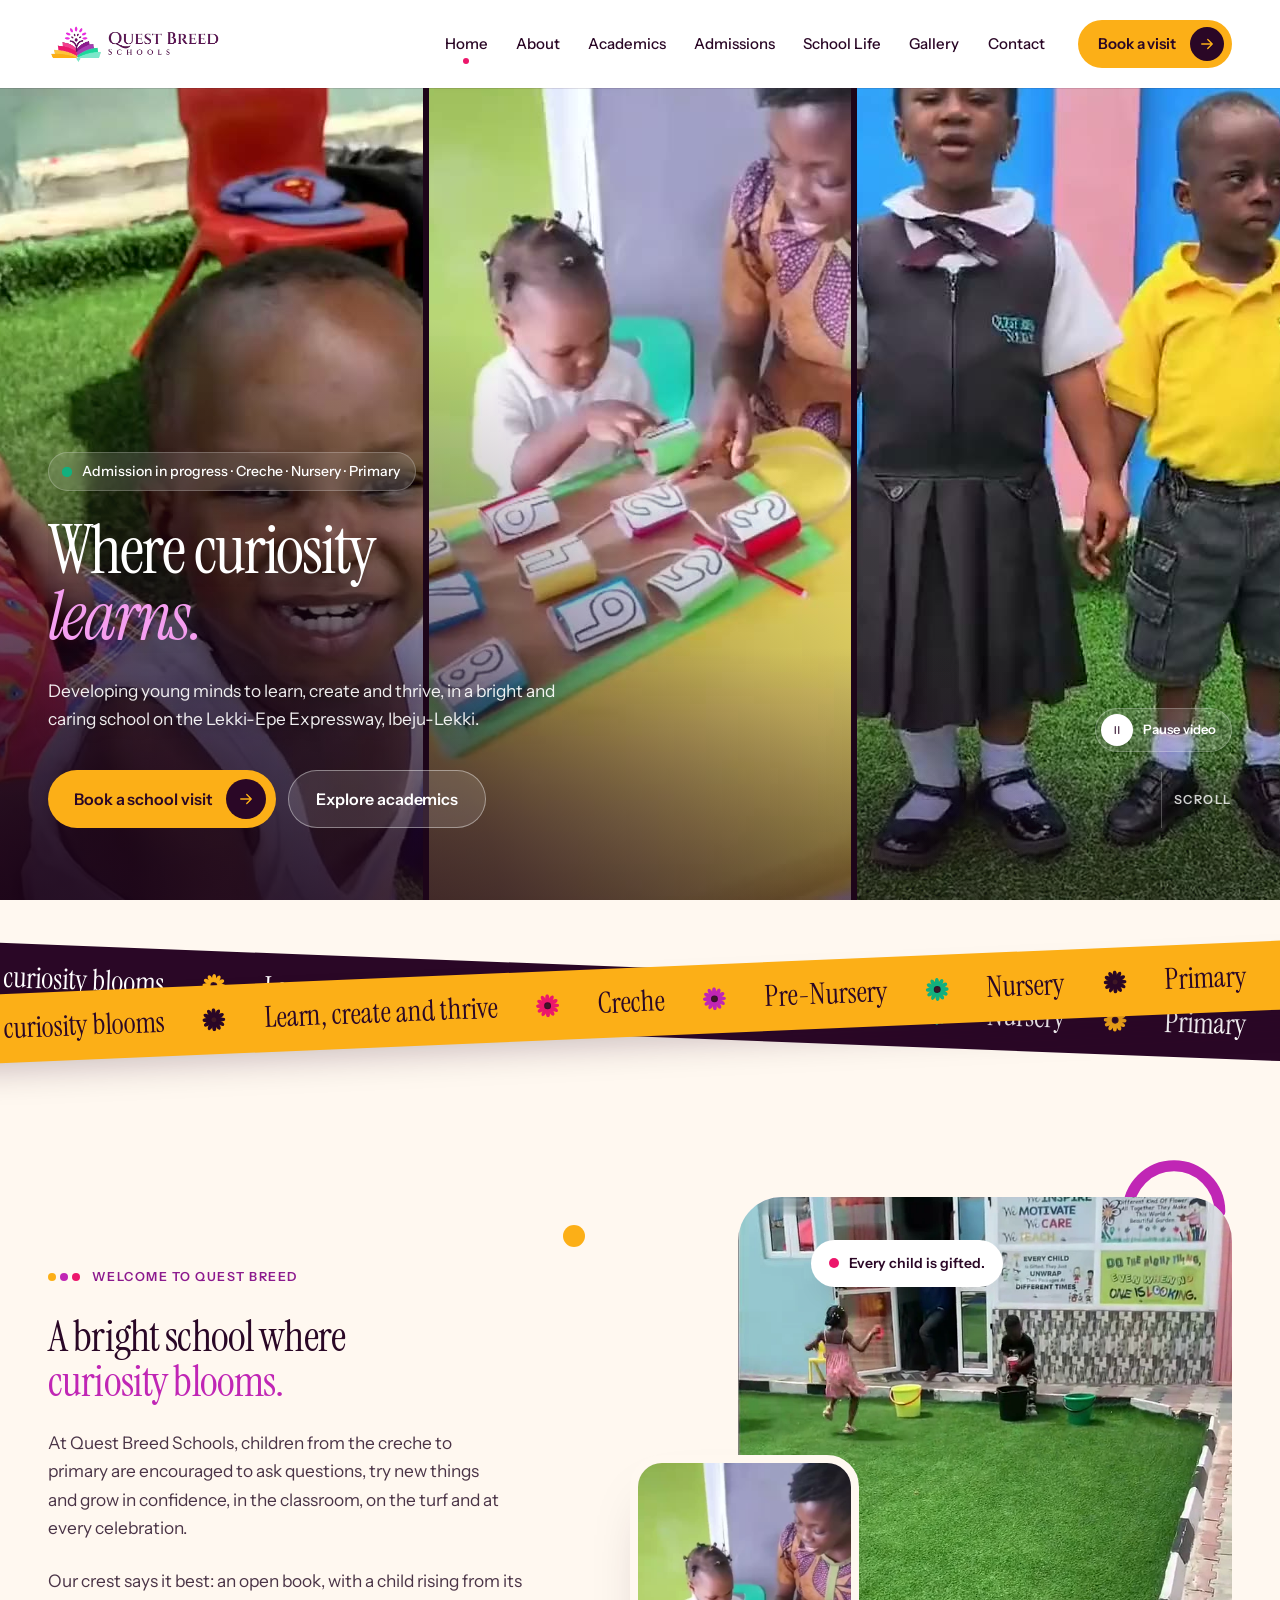
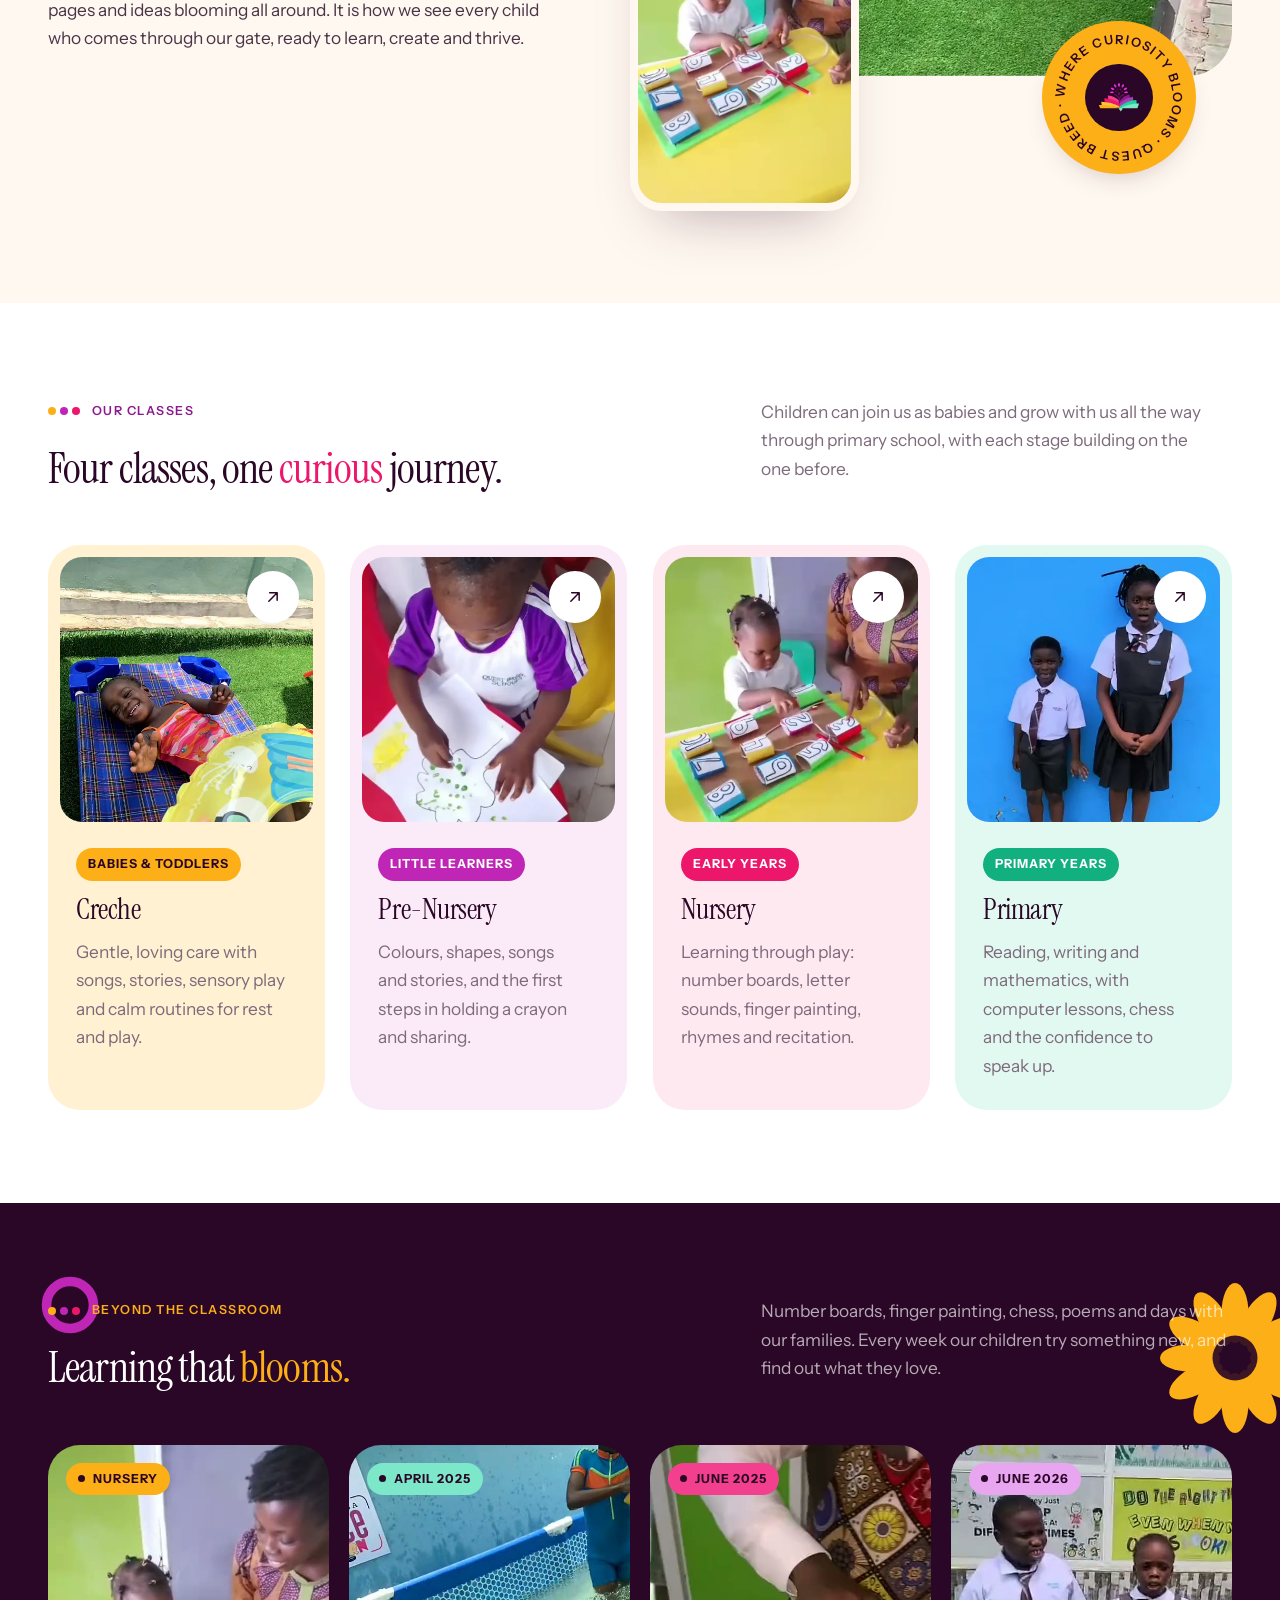
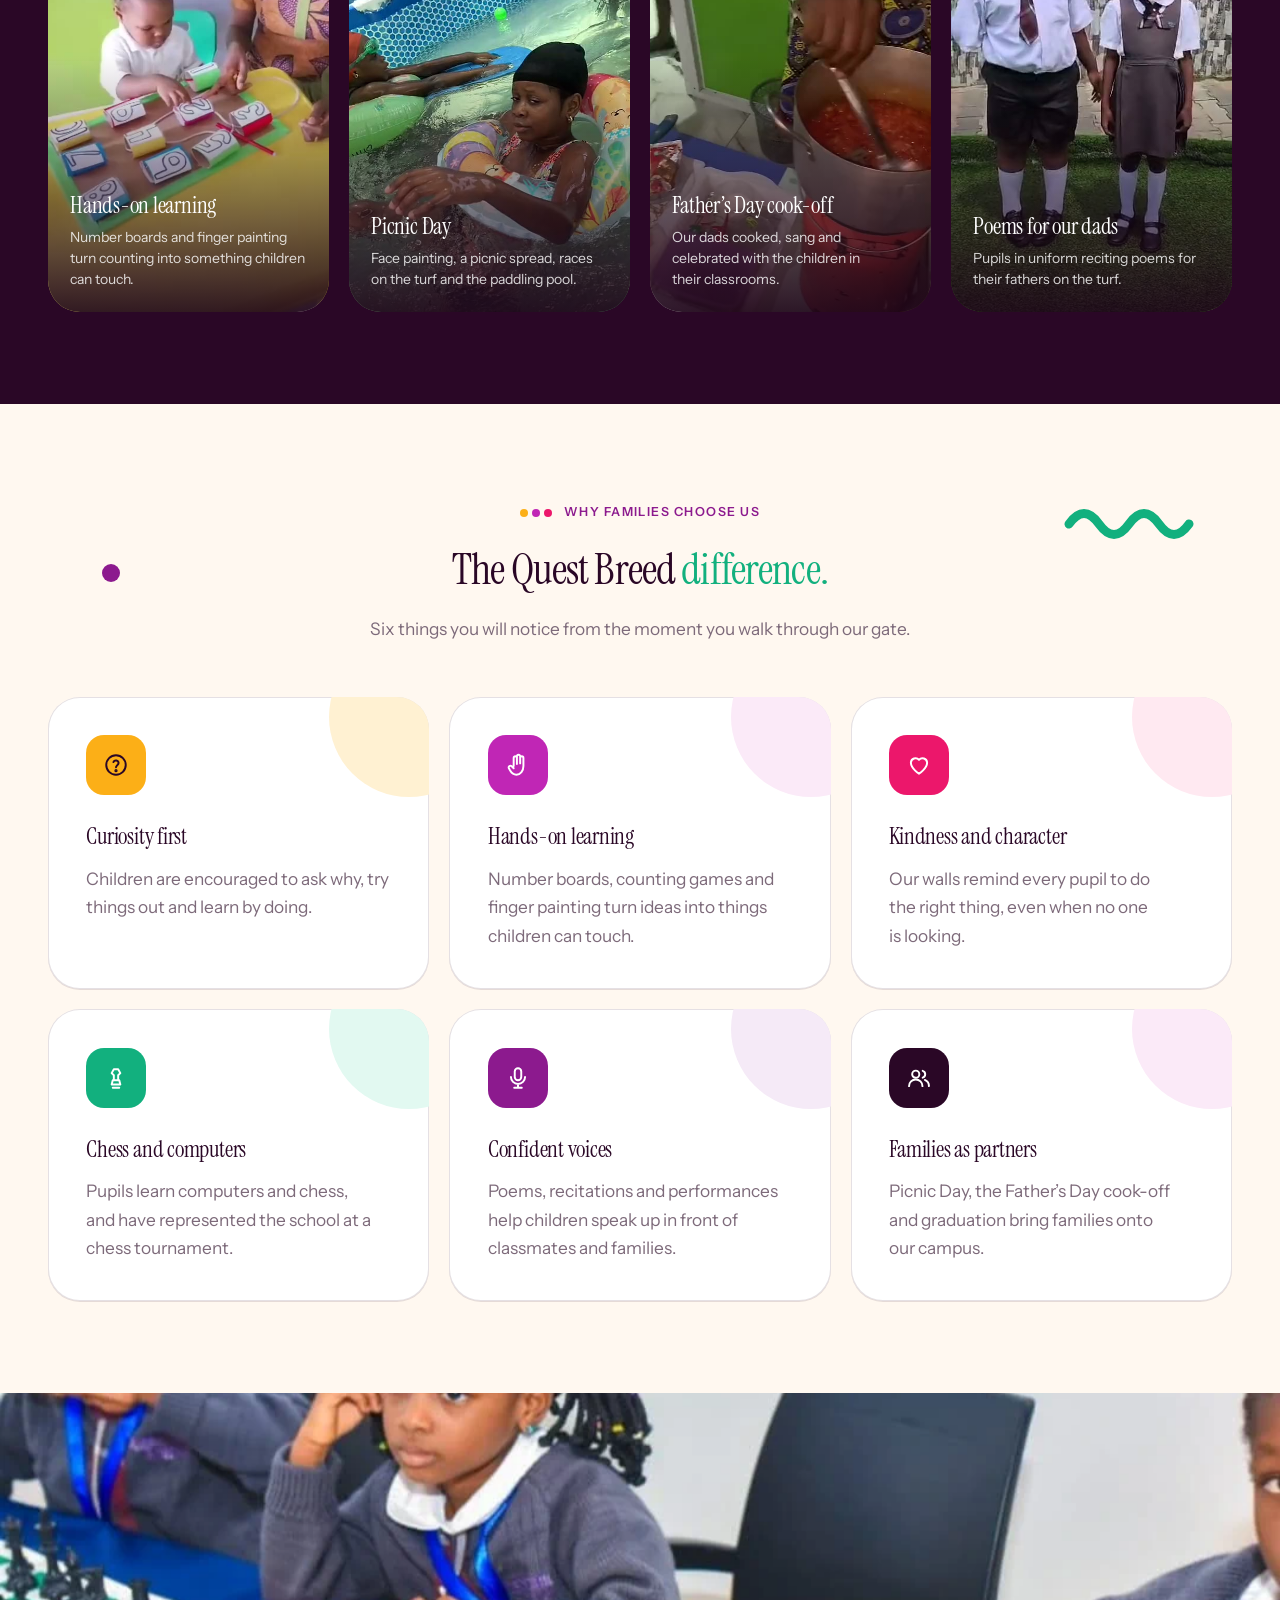
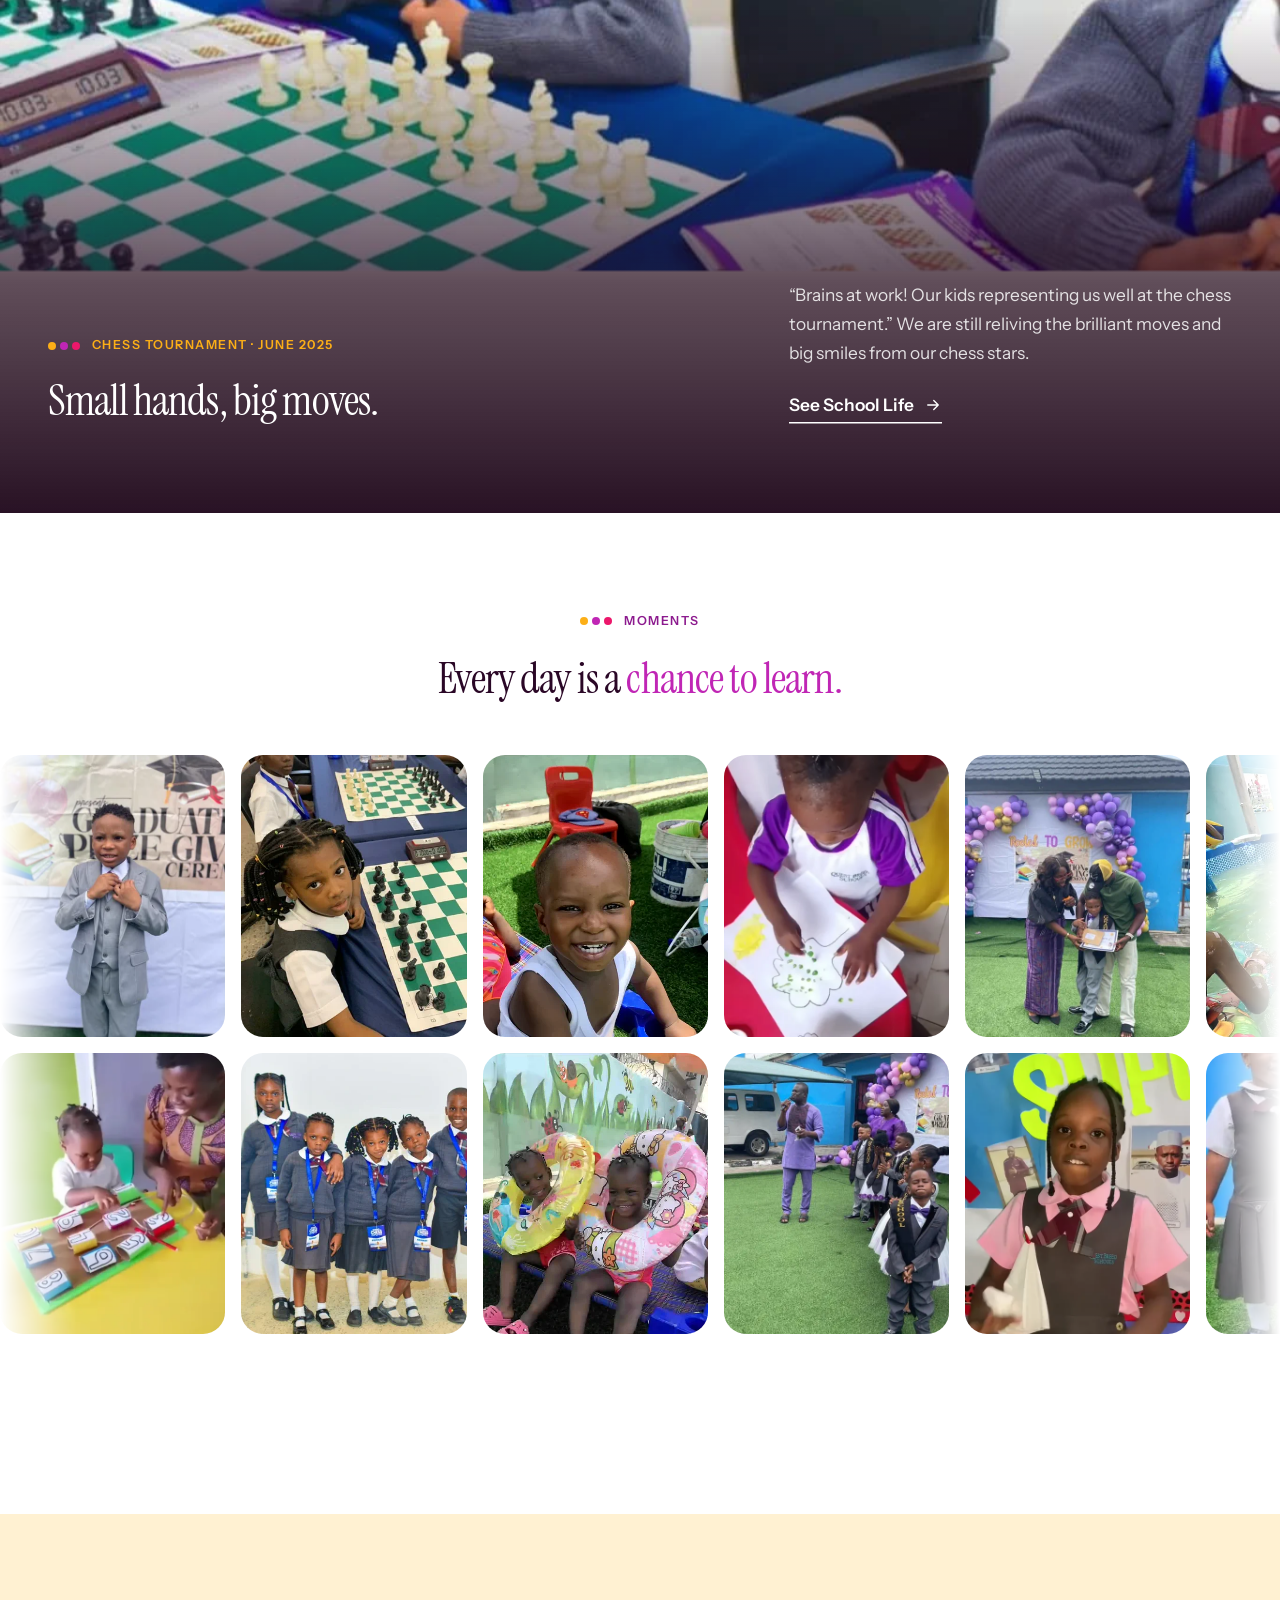
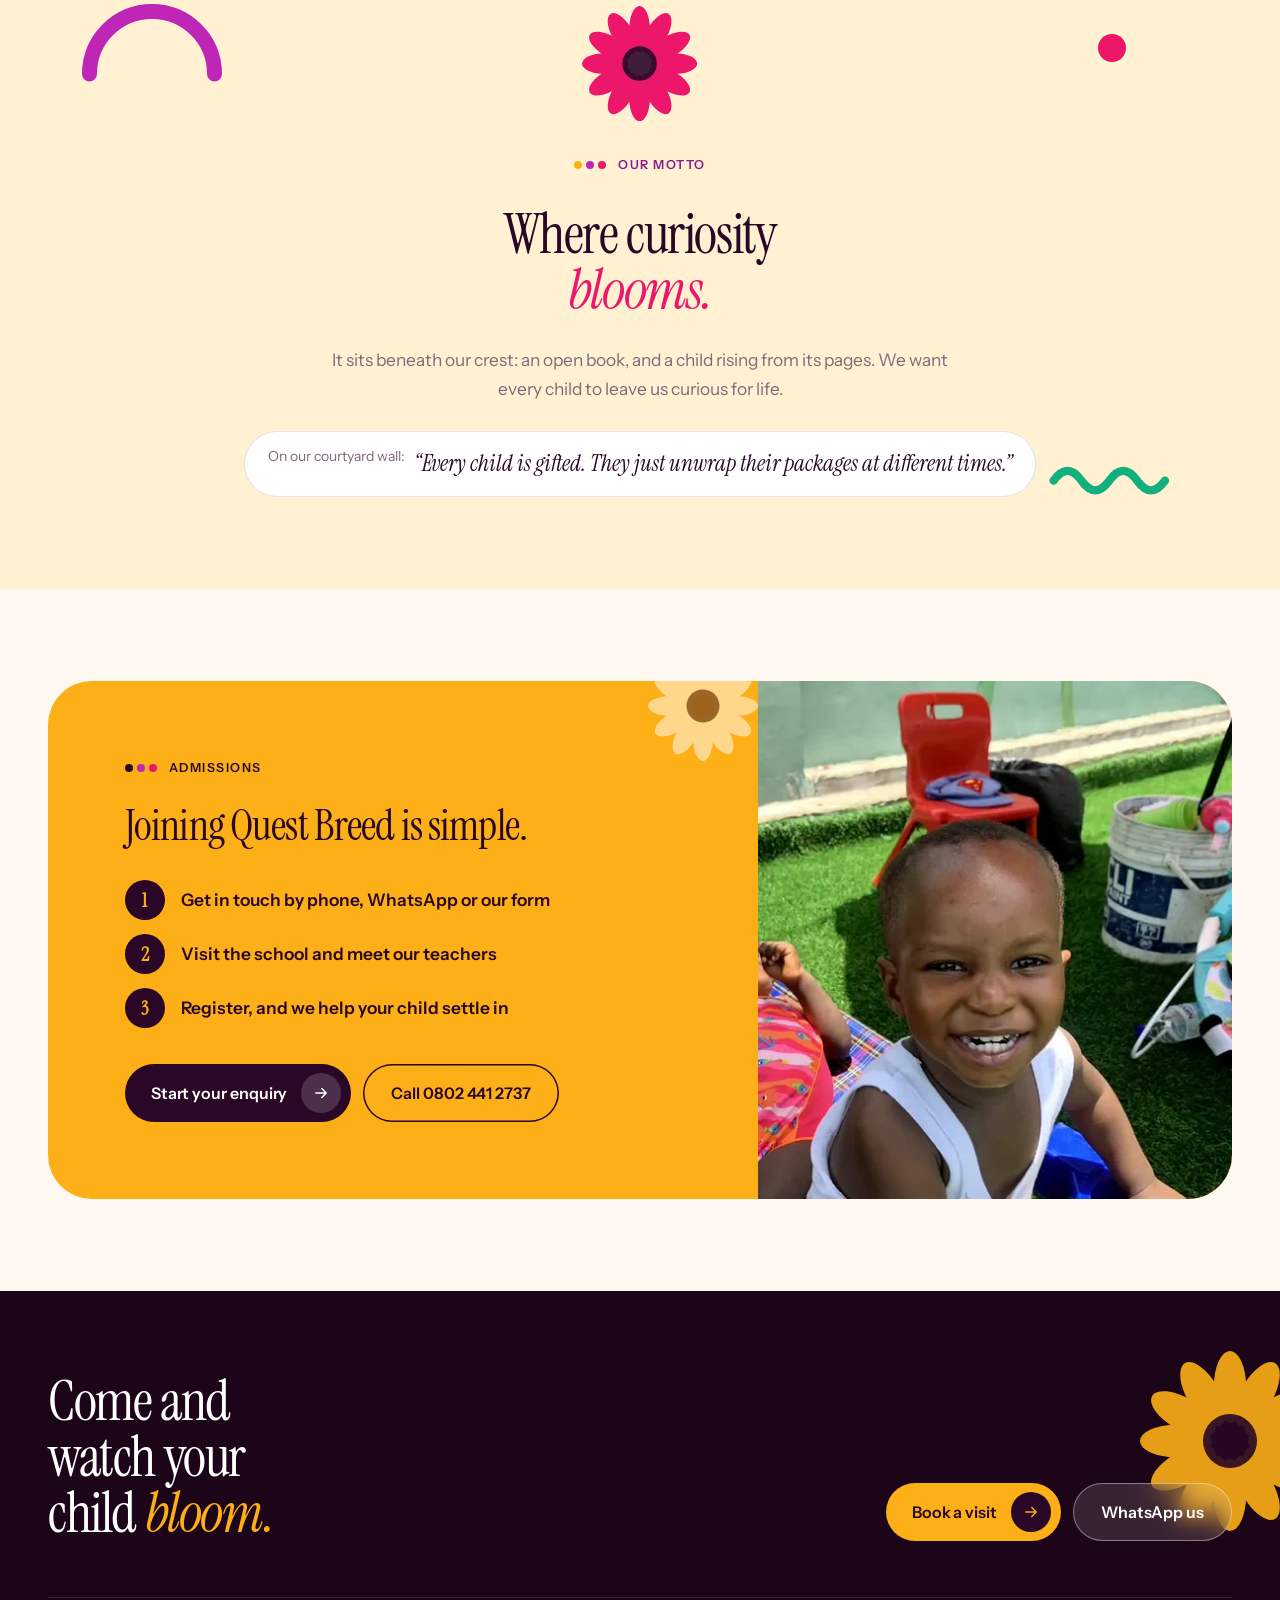
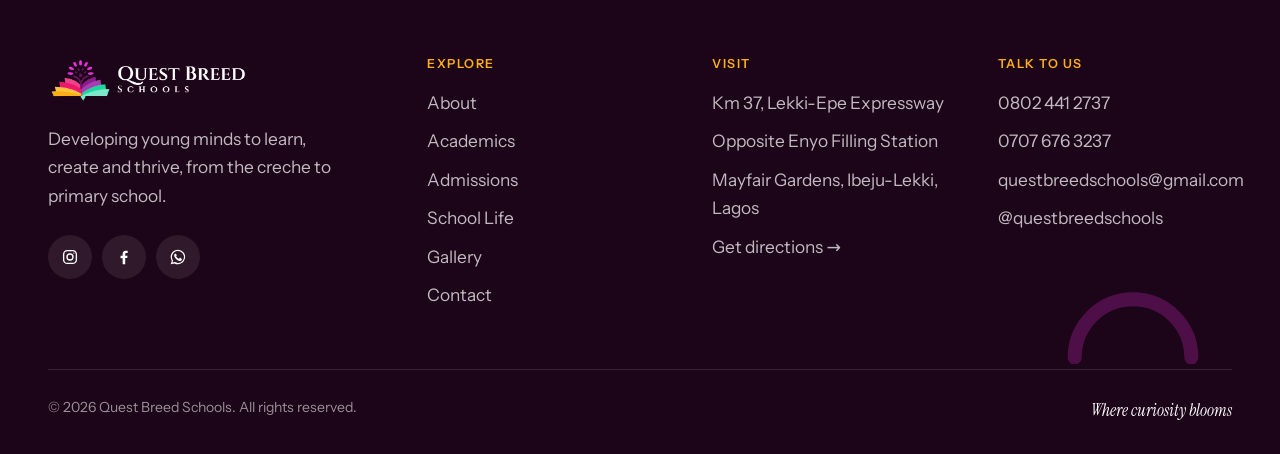
==== commit 65580752: "Fix Google Map embed and reduce phone menu font size The ?q=...&output=embed map links redirect with" ====
--- a/index.html
+++ b/index.html
@@ -316,7 +316,7 @@
             <li>Km 37, Lekki-Epe Expressway</li>
             <li>Opposite Enyo Filling Station</li>
             <li>Mayfair Gardens, <span class="nowrap">Ibeju-Lekki</span>, Lagos</li>
-            <li><a href="https://www.google.com/maps/search/?api=1&query=Mayfair%20Gardens%2C%20Km%2037%20Lekki-Epe%20Expressway%2C%20Ibeju-Lekki%2C%20Lagos" target="_blank" rel="noopener">Get directions &rarr;</a></li>
+            <li><a href="https://www.google.com/maps/search/?api=1&query=Quest%20Breed%20Schools%2C%20Mayfair%20Gardens%2C%20Ibeju-Lekki%2C%20Lagos" target="_blank" rel="noopener">Get directions &rarr;</a></li>
           </ul>
         </div>
         <div>
--- a/assets/css/style.css
+++ b/assets/css/style.css
@@ -793,10 +793,10 @@
   display: flex;
   align-items: baseline;
   gap: 16px;
-  padding: 8px 0;
+  padding: 7px 0;
   font-family: var(--serif);
-  font-size: clamp(2.1rem, 8vw, 3rem);
-  line-height: 1.05;
+  font-size: clamp(1.6rem, 6.4vw, 1.9rem);
+  line-height: 1.1;
   color: var(--white);
   opacity: 0;
   transform: translateY(30px);
@@ -3772,3 +3772,8 @@
 .vm-card--sky .label i::after {
   background: #fff;
 }
+
+/* link under the map, in case the embed is slow or blocked */
+.map-link {
+  margin-top: 16px;
+}
